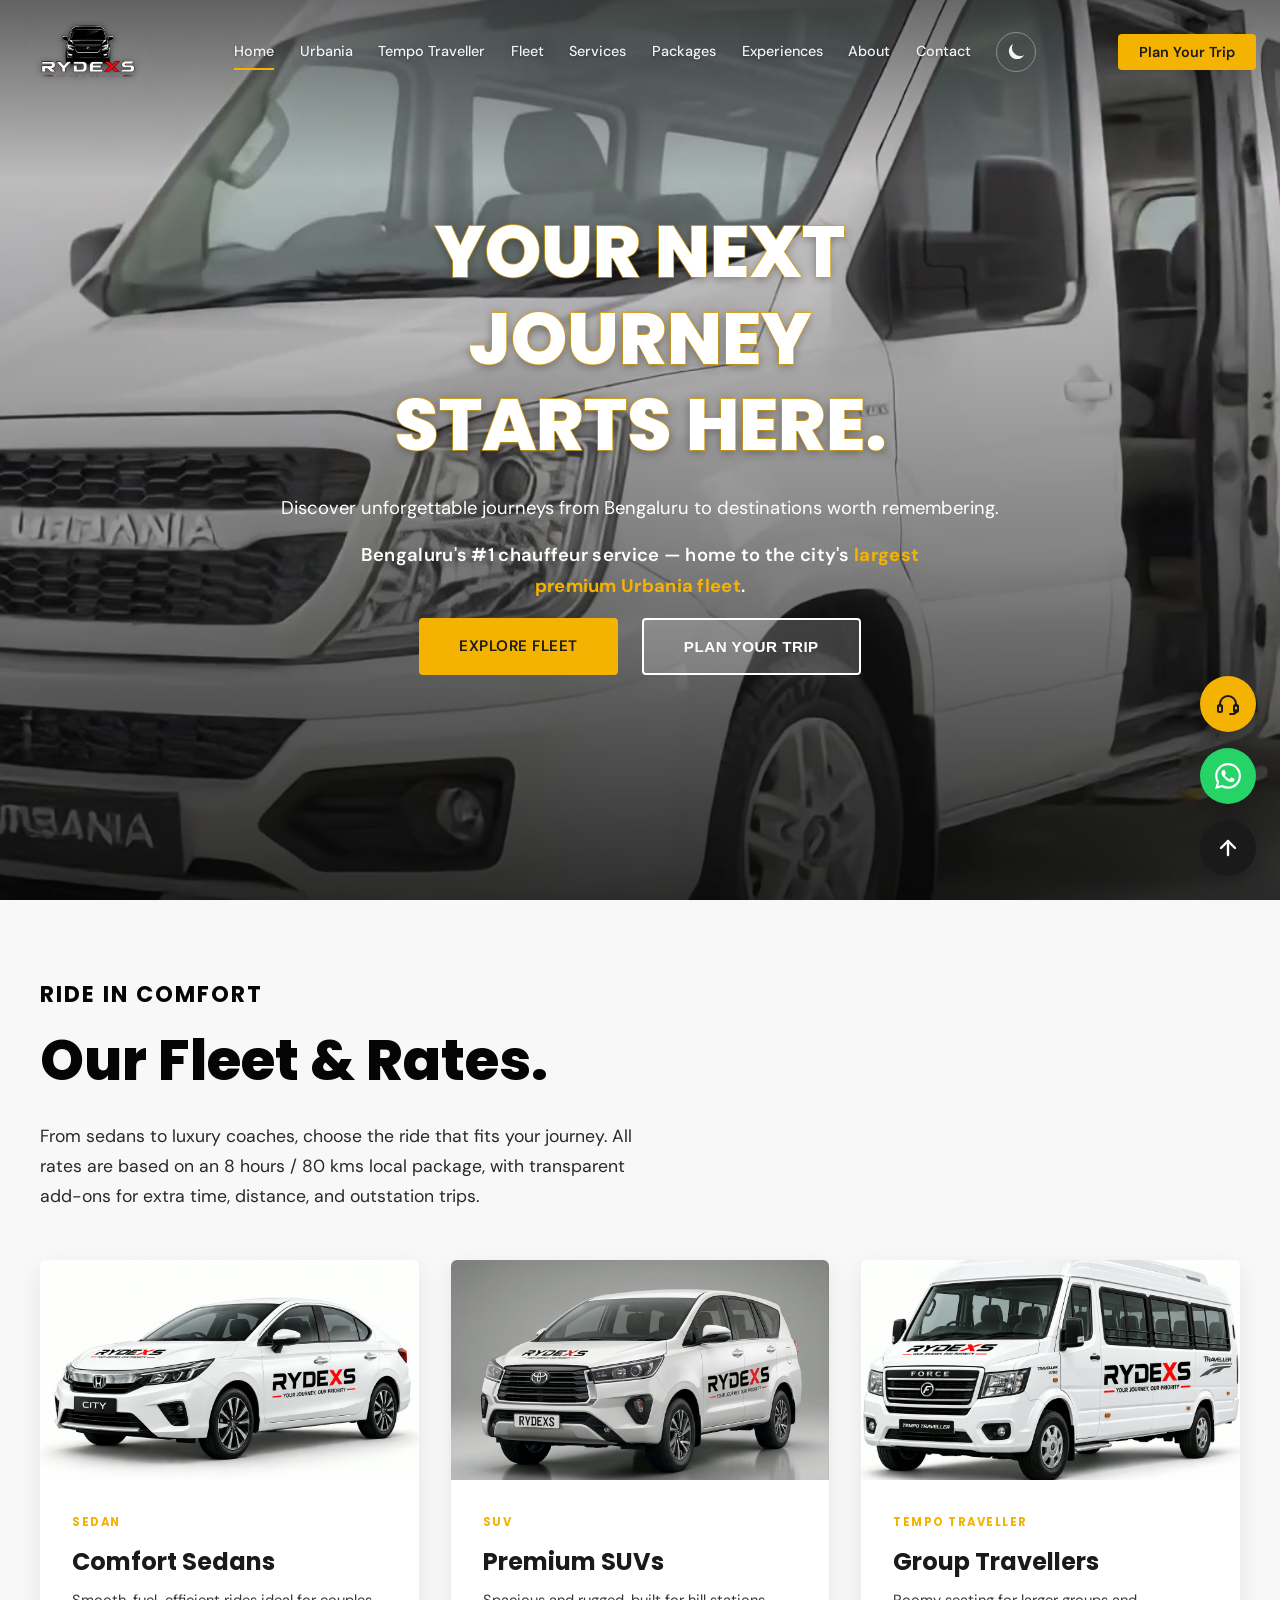
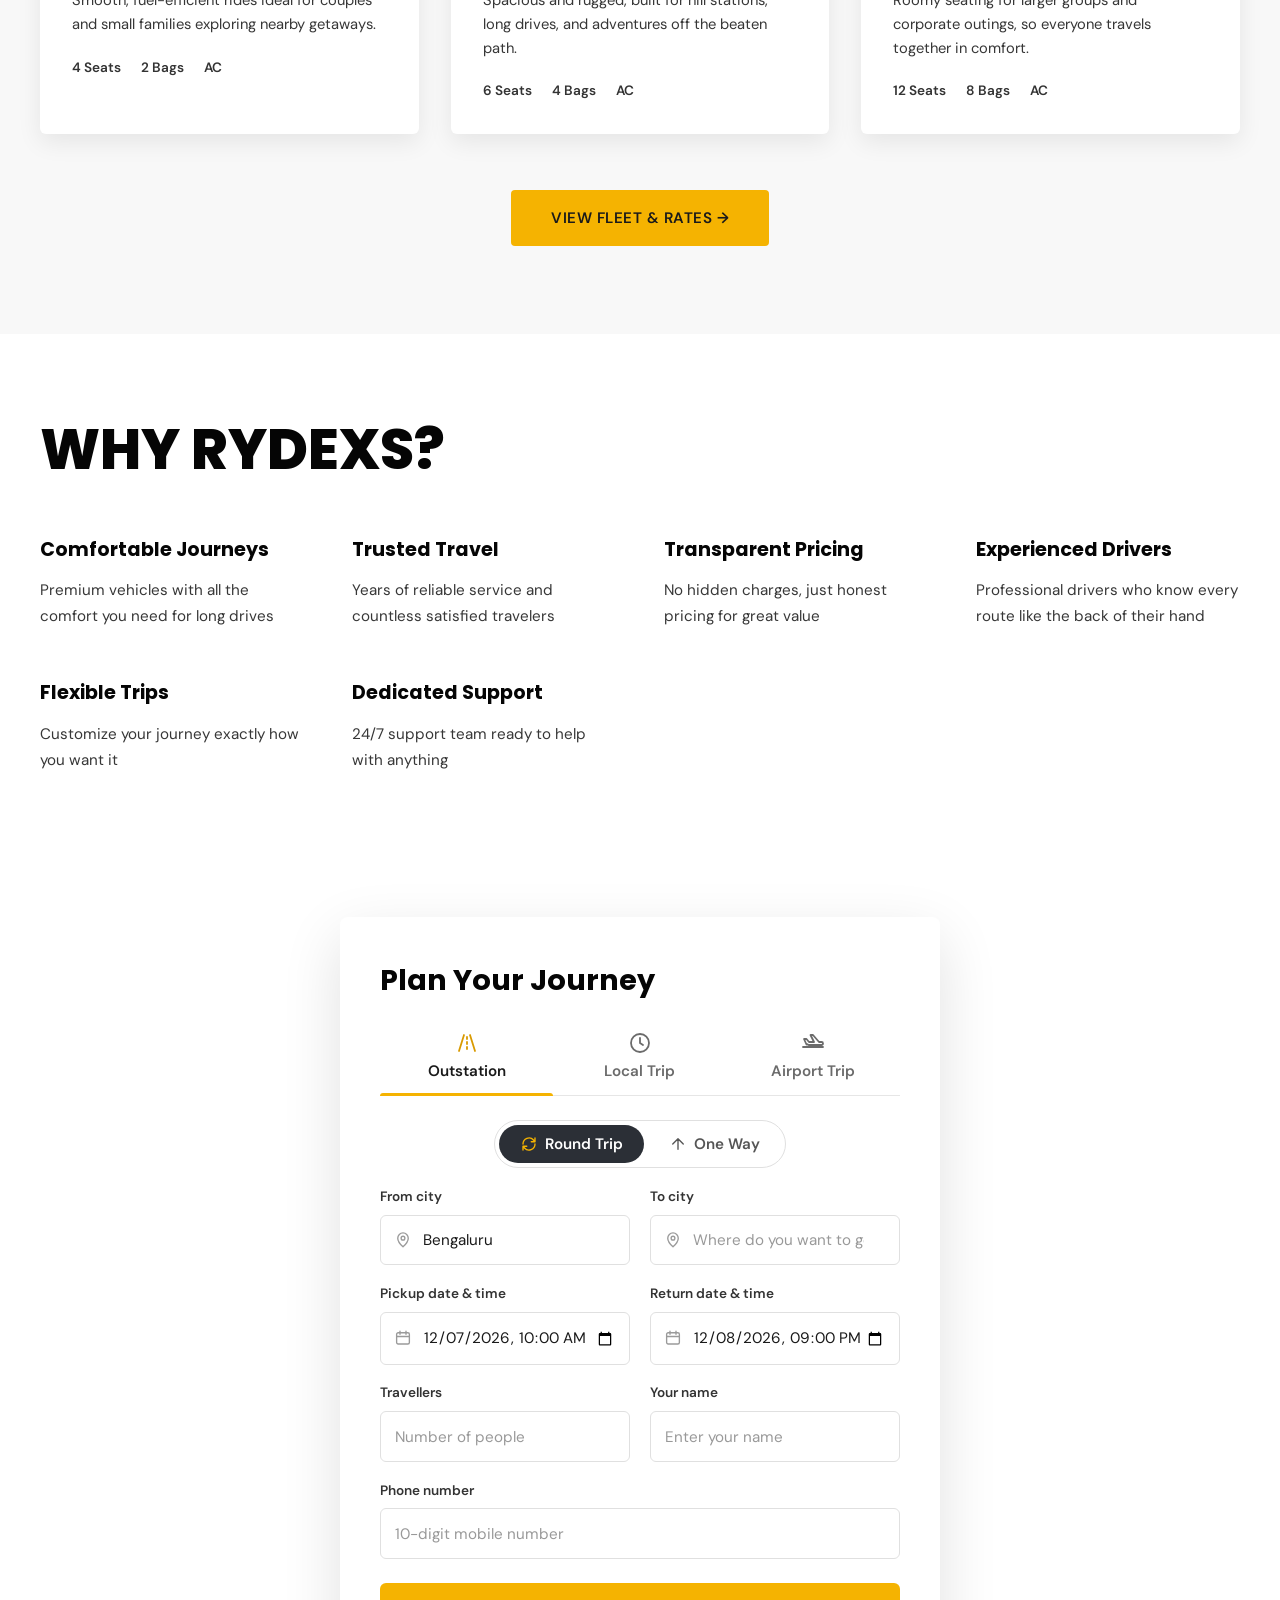
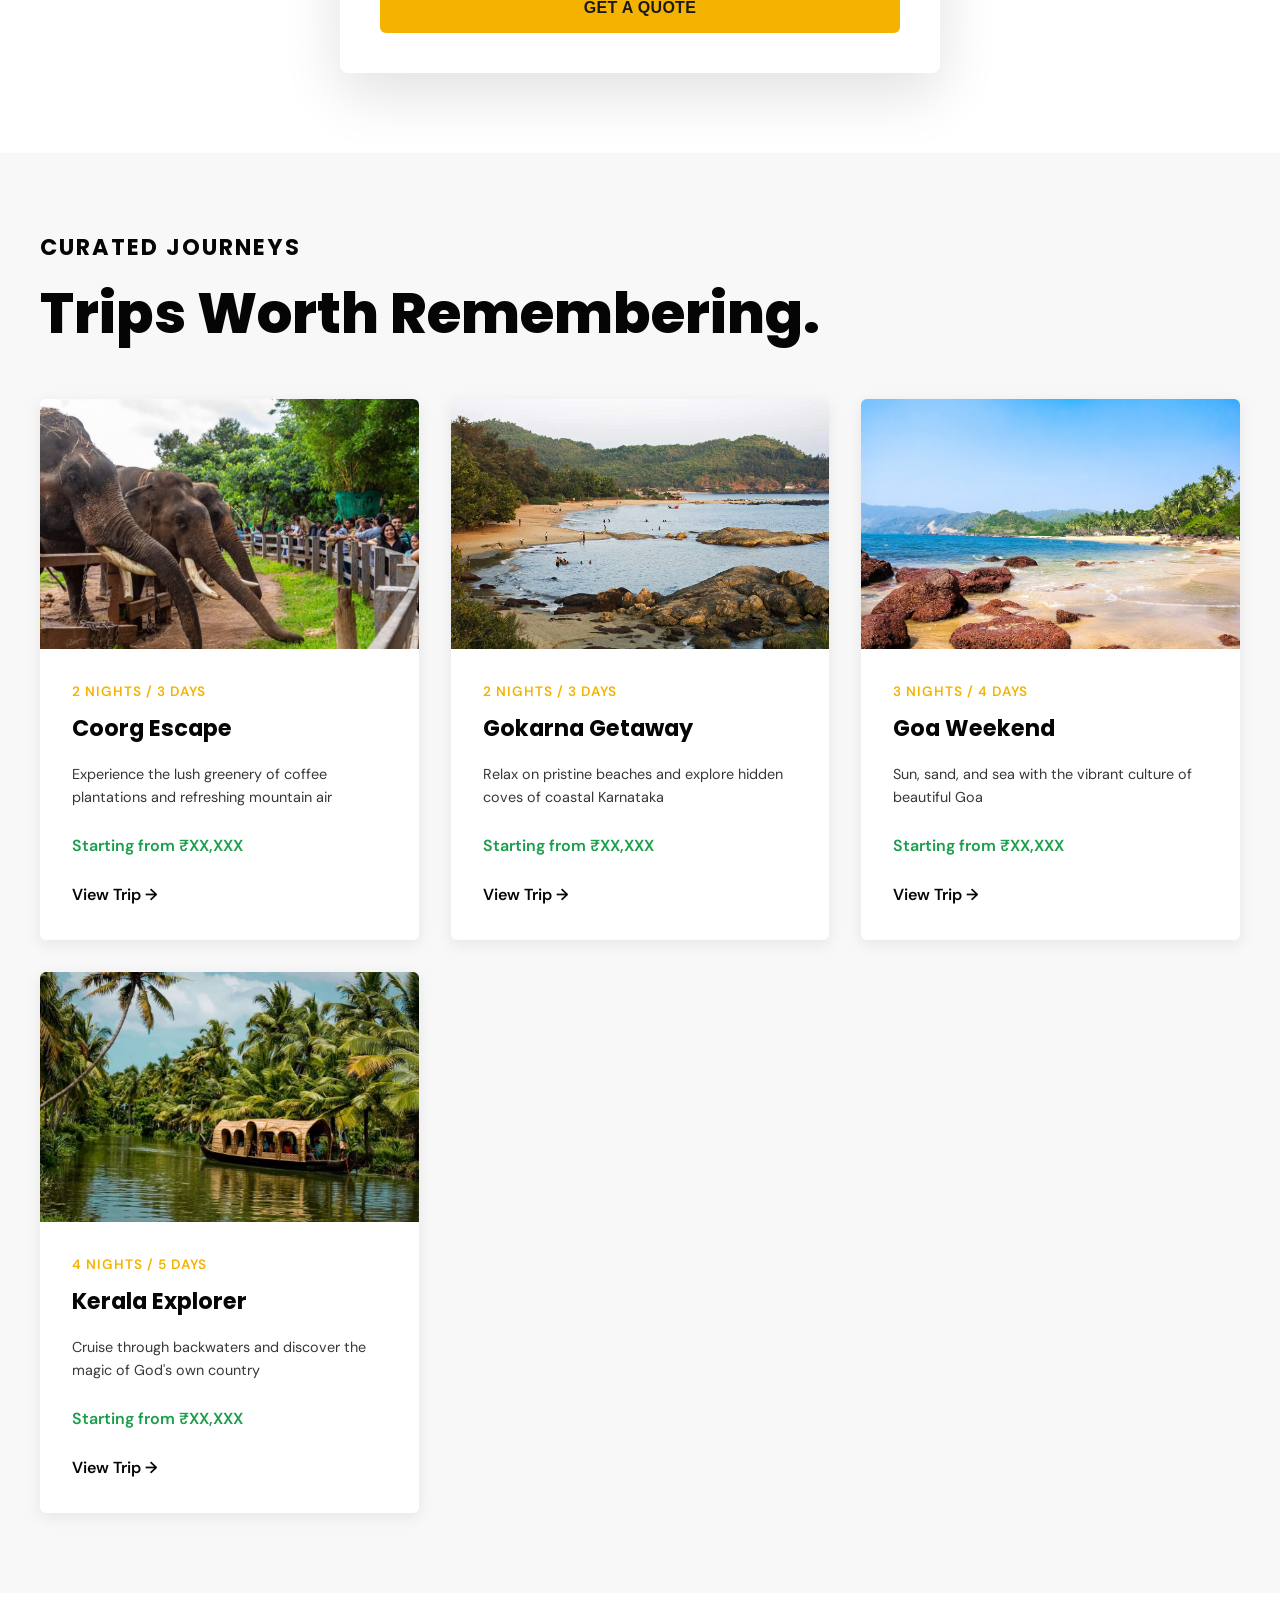
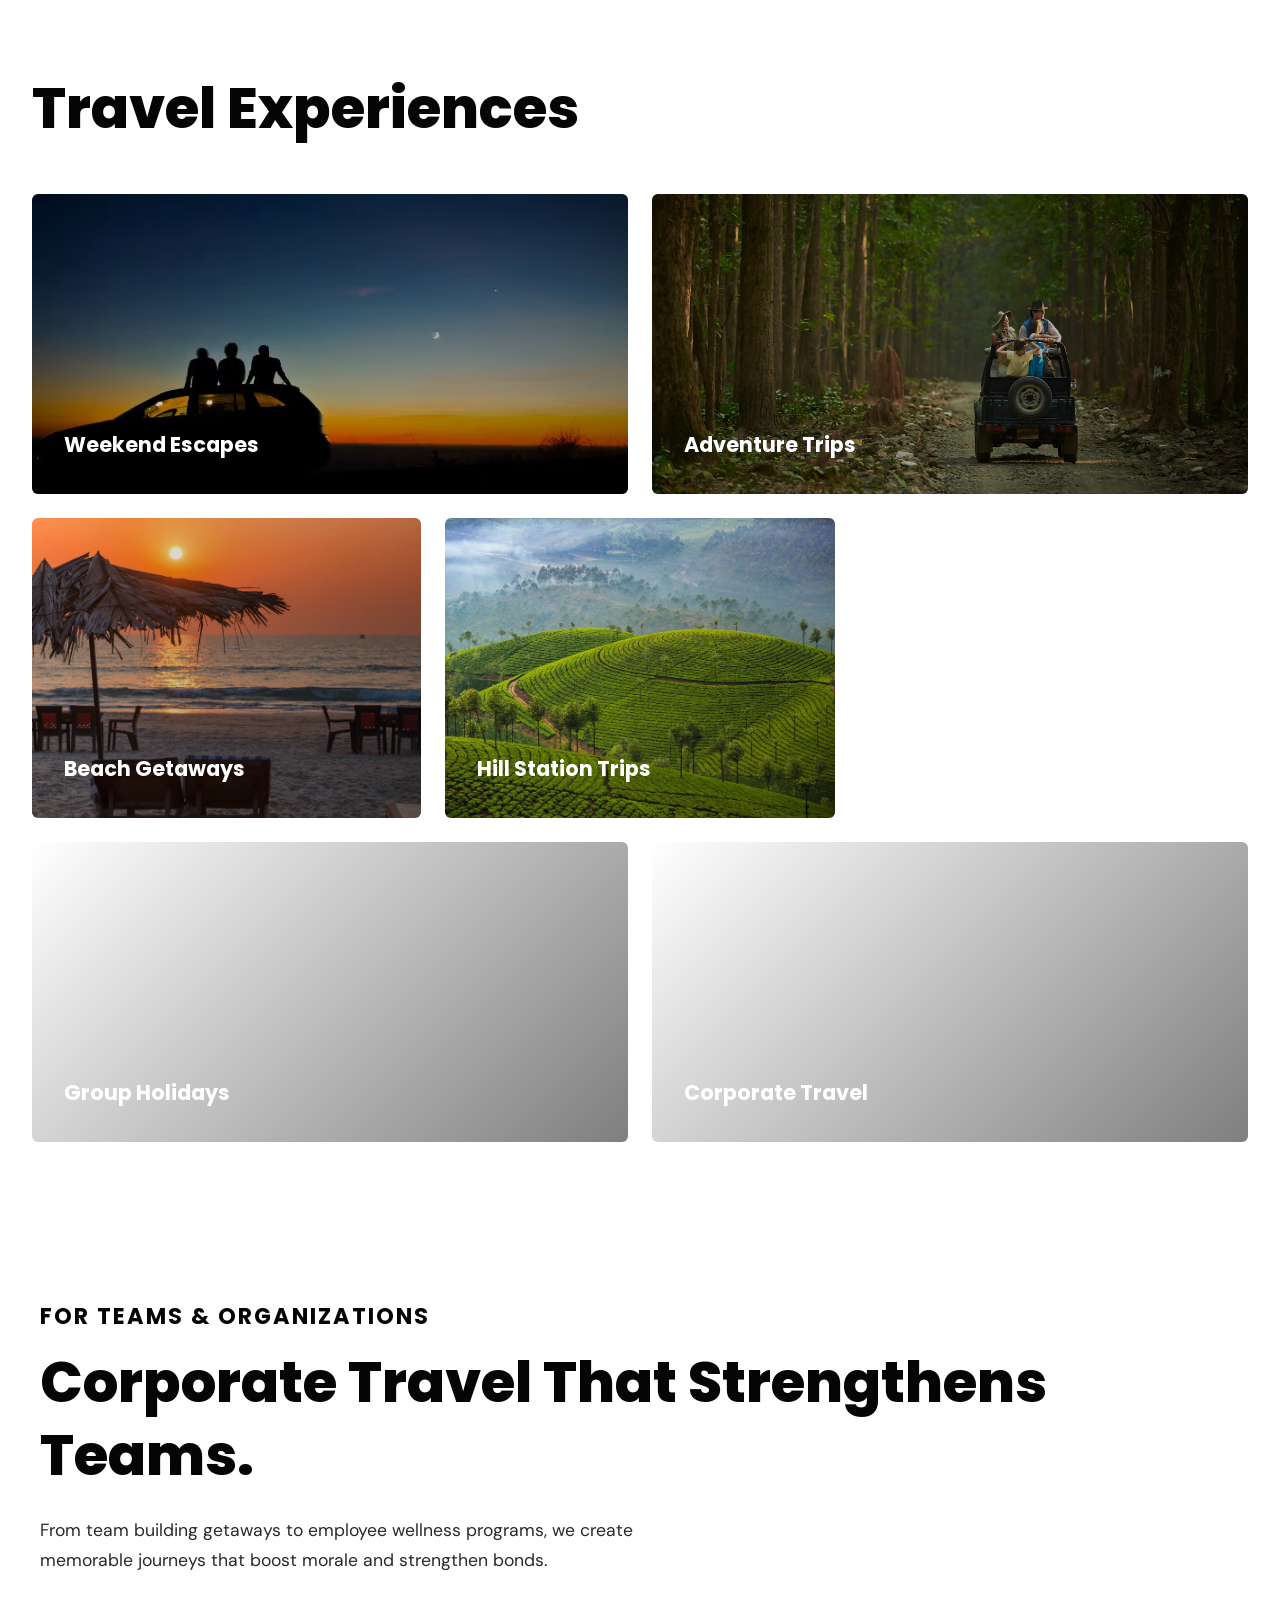
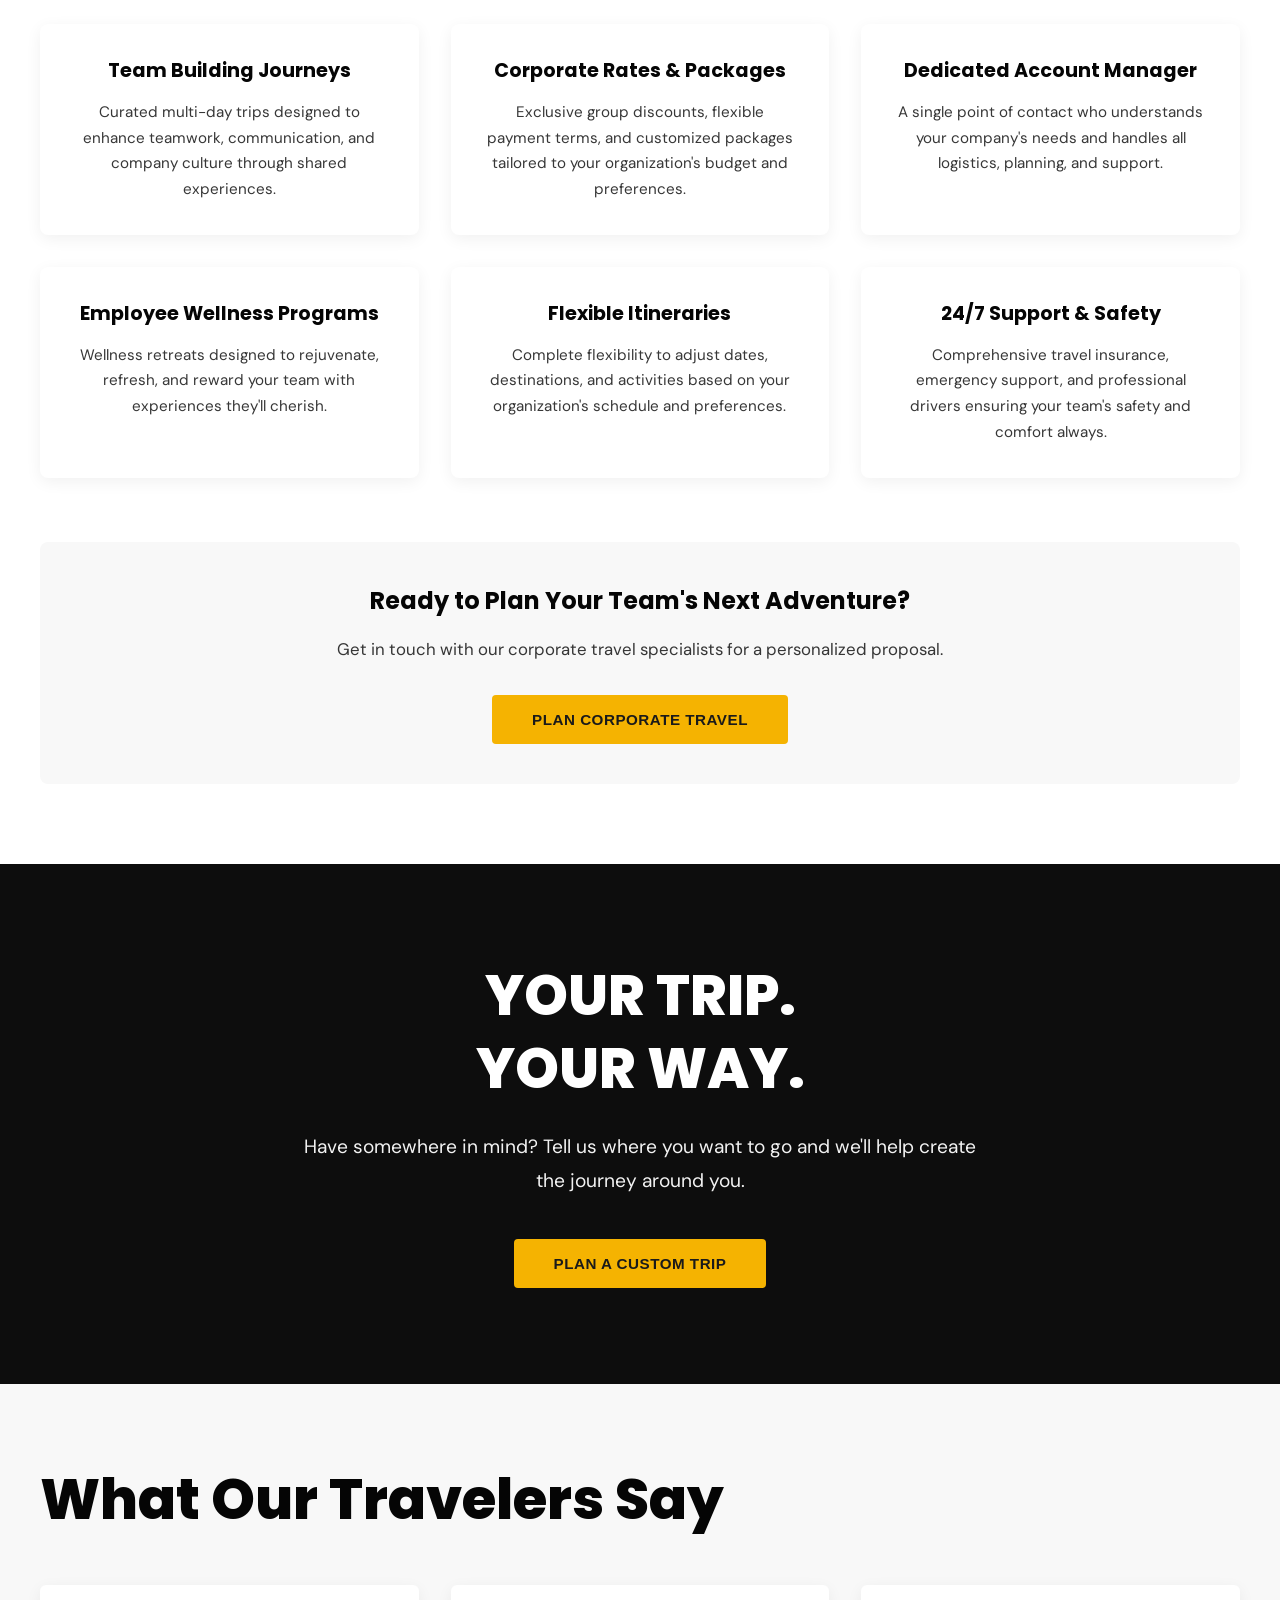
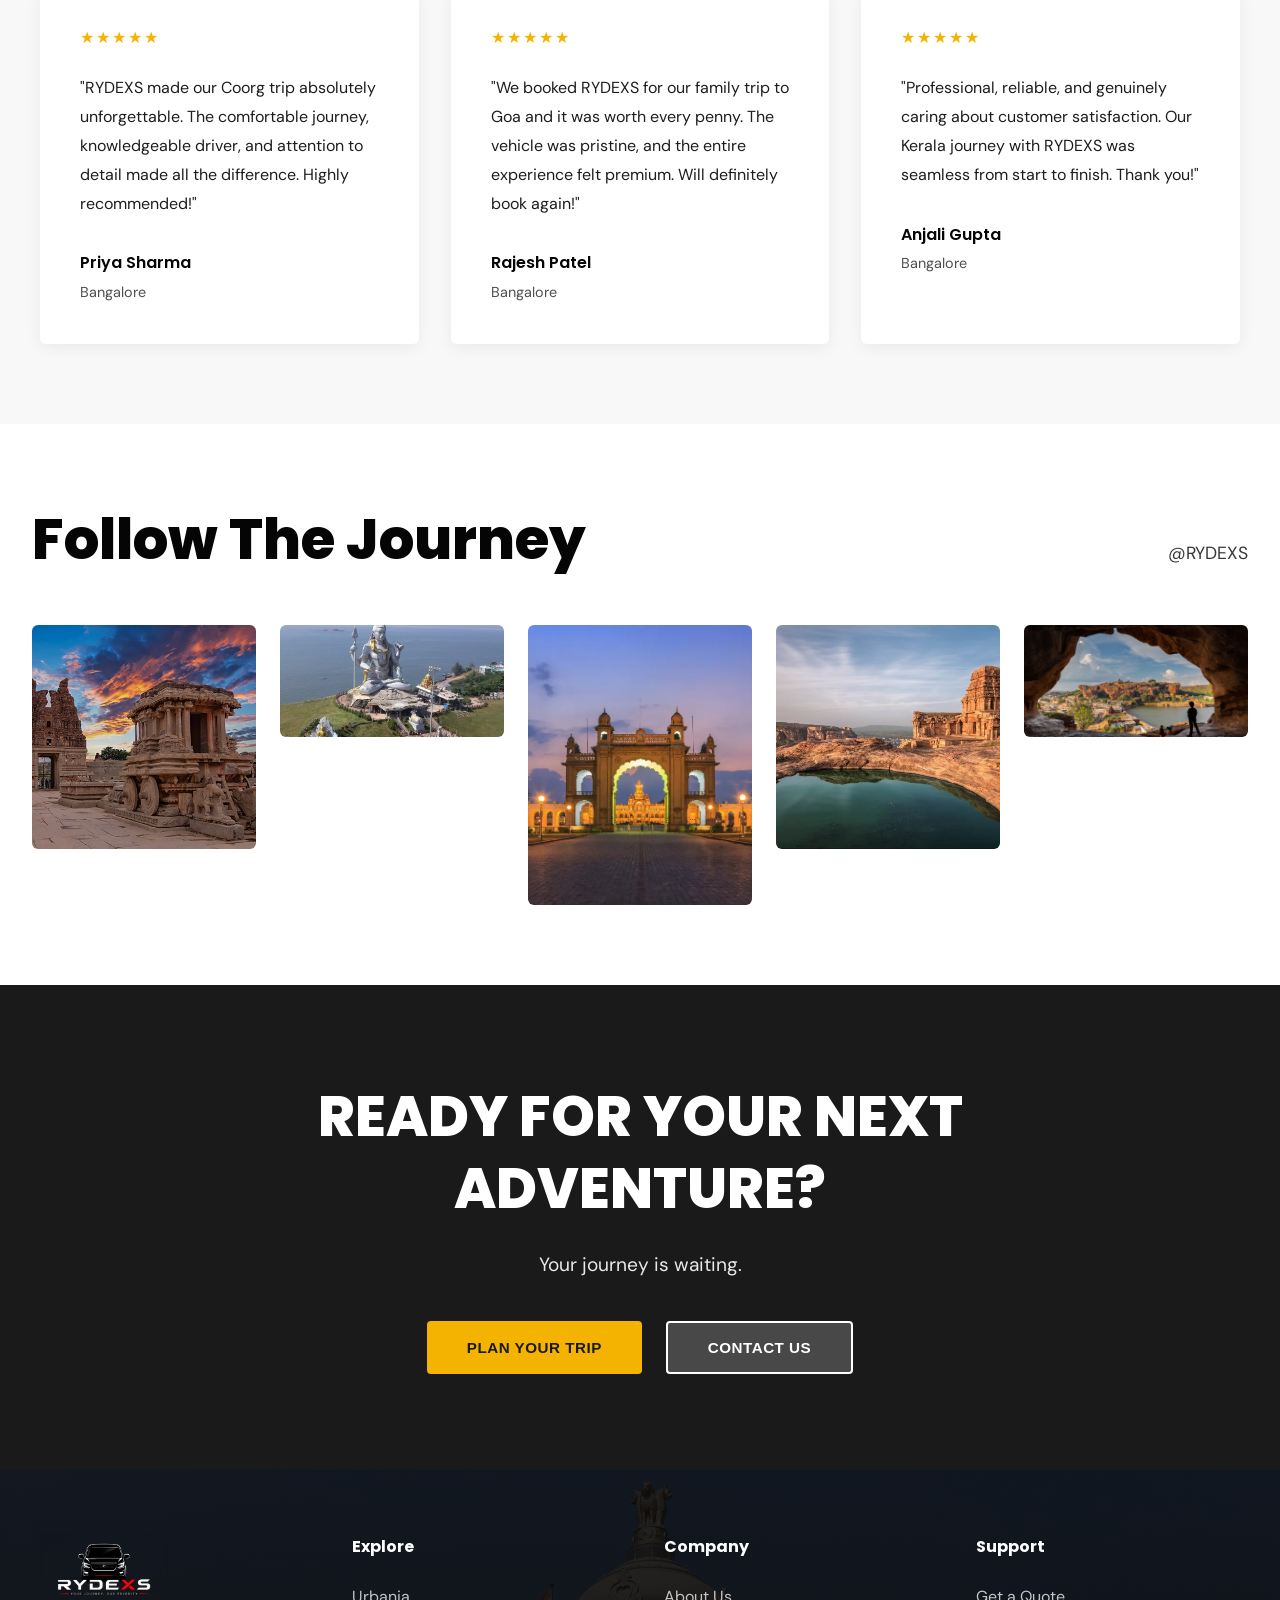
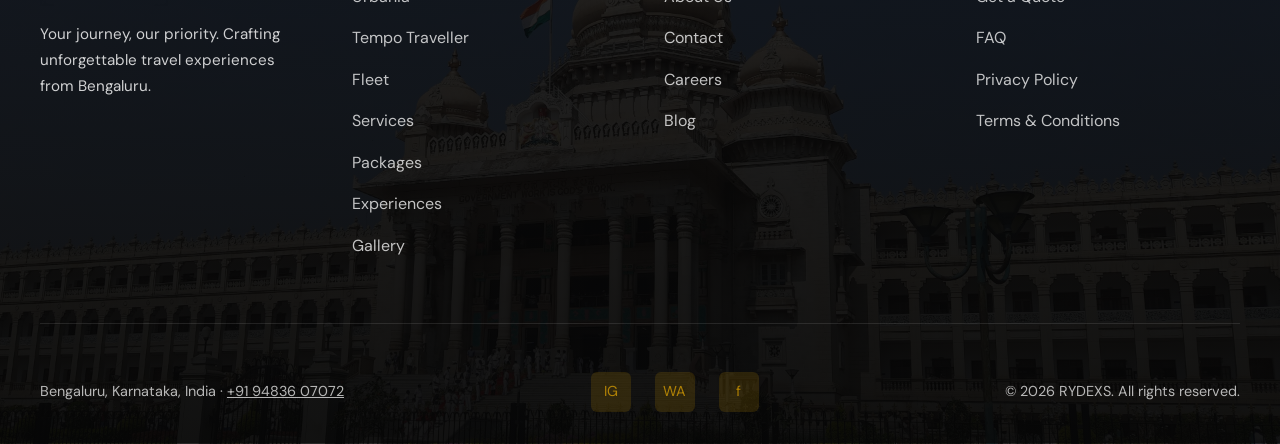
==== frontend/index.html @ 3ee01a23 "Add files via upload" ====
<!DOCTYPE html>
<html lang="en">
<head>
  <meta charset="UTF-8">
  <meta name="viewport" content="width=device-width, initial-scale=1.0">
  <title>RYDEXS - Your Journey, Our Priority</title>
  <link href="https://fonts.googleapis.com/css2?family=DM+Sans:wght@400;500;600;700&family=Poppins:wght@600;700;800&display=swap" rel="stylesheet">
  <link rel="stylesheet" href="css/base.css">
  <link rel="stylesheet" href="css/home.css">
  <script src="js/supabase.js"></script>
  <script src="js/site.js"></script>
  <script src="js/planner.js" defer></script>
</head>
<body>
  <!-- NAVBAR -->
  <script>RYDEXS.header();</script>

  <!-- HERO -->
  <div class="hero-scroll-region" id="heroScrollRegion">
  <section class="hero" id="home">
    <div class="hero-bg">
      <img class="hero-poster" src="images/white-urbania-hd-poster.jpg" alt="" aria-hidden="true">
      <video class="hero-video" src="images/white-urbania-hd.mp4" autoplay muted loop playsinline webkit-playsinline preload="auto" disablepictureinpicture disableremoteplayback x-webkit-airplay="deny" tabindex="-1" aria-hidden="true"></video>
    </div>


    <!-- Hero lower section: Main content -->
    <div class="hero-lower">
      <div class="hero-content">
        <h1>
          <span class="hl hero-reveal" style="animation-delay: 0.1s;">YOUR NEXT</span>
          <span class="hl hero-reveal" style="animation-delay: 0.25s;">JOURNEY</span>
          <span class="hl hero-reveal" style="animation-delay: 0.4s;">STARTS HERE.</span>
        </h1>
        <p class="hero-reveal" style="animation-delay: 0.55s;">Discover unforgettable journeys from Bengaluru to destinations worth remembering.</p>
        <p class="hero-tagline hero-reveal" style="animation-delay: 0.62s;">Bengaluru's&nbsp;#1 chauffeur service &mdash; home to the city's <span class="hl-accent">largest premium Urbania fleet</span>.</p>
        <div class="hero-buttons hero-reveal" style="animation-delay: 0.7s;">
          <a href="fleet.html" class="btn btn-primary btn-nav-link">EXPLORE FLEET</a>
          <button class="btn btn-secondary">PLAN YOUR TRIP</button>
        </div>
      </div>
    </div>
  </section>
  </div>

  <!-- OUR FLEET & RATES -->
  <section id="fleet" class="light-bg">
    <div style="max-width: 1200px; margin: 0 auto;">
      <div class="section-label">RIDE IN COMFORT</div>
      <h2 class="section-heading">Our Fleet & Rates.</h2>
      <p class="section-subtitle">From sedans to luxury coaches, choose the ride that fits your journey. All rates are based on an 8 hours / 80 kms local package, with transparent add-ons for extra time, distance, and outstation trips.</p>

      <div class="fleet-grid">
        <div class="fleet-card">
          <div class="fleet-card-img" style="background-image: url('images/fleet/rydexs-honda-city.jpg'); background-color: #fff;" role="img" aria-label="RYDEXS Honda City"></div>
          <div class="fleet-content">
            <span class="fleet-tag">Sedan</span>
            <div class="fleet-name">Comfort Sedans</div>
            <p class="fleet-desc">Smooth, fuel-efficient rides ideal for couples and small families exploring nearby getaways.</p>
            <div class="fleet-specs">
              <span>4 Seats</span>
              <span>2 Bags</span>
              <span>AC</span>
            </div>
          </div>
        </div>

        <div class="fleet-card">
          <div class="fleet-card-slider" data-slider>
            <div class="slide active" style="background-image: url('images/fleet/rydexs-toyota-fortuner.jpg'); background-color: #fff;"></div>
            <div class="slide" style="background-image: url('images/fleet/rydexs-toyota-innova-crysta.jpg'); background-color: #fff;"></div>
          </div>
          <div class="fleet-content">
            <span class="fleet-tag">SUV</span>
            <div class="fleet-name">Premium SUVs</div>
            <p class="fleet-desc">Spacious and rugged, built for hill stations, long drives, and adventures off the beaten path.</p>
            <div class="fleet-specs">
              <span>6 Seats</span>
              <span>4 Bags</span>
              <span>AC</span>
            </div>
          </div>
        </div>

        <div class="fleet-card">
          <div class="fleet-card-img" style="background-image: url('images/rydexs-tempo-traveller.jpg'); background-color: #fff;" role="img" aria-label="RYDEXS Force Tempo Traveller"></div>
          <div class="fleet-content">
            <span class="fleet-tag">Tempo Traveller</span>
            <div class="fleet-name">Group Travellers</div>
            <p class="fleet-desc">Roomy seating for larger groups and corporate outings, so everyone travels together in comfort.</p>
            <div class="fleet-specs">
              <span>12 Seats</span>
              <span>8 Bags</span>
              <span>AC</span>
            </div>
          </div>
        </div>
      </div>

      <div style="text-align: center; margin: 2.5rem 0 0.5rem;">
        <a href="fleet.html" class="btn btn-primary">VIEW FLEET &amp; RATES →</a>
      </div>
    </div>
  </section>


  <!-- WHY RYDEXS -->
  <section id="about">
    <div style="max-width: 1200px; margin: 0 auto;">
      <h2 class="section-heading">WHY RYDEXS?</h2>

      <div class="benefits">
        <div class="benefit">
          <h4>Comfortable Journeys</h4>
          <p>Premium vehicles with all the comfort you need for long drives</p>
        </div>
        <div class="benefit">
          <h4>Trusted Travel</h4>
          <p>Years of reliable service and countless satisfied travelers</p>
        </div>
        <div class="benefit">
          <h4>Transparent Pricing</h4>
          <p>No hidden charges, just honest pricing for great value</p>
        </div>
        <div class="benefit">
          <h4>Experienced Drivers</h4>
          <p>Professional drivers who know every route like the back of their hand</p>
        </div>
        <div class="benefit">
          <h4>Flexible Trips</h4>
          <p>Customize your journey exactly how you want it</p>
        </div>
        <div class="benefit">
          <h4>Dedicated Support</h4>
          <p>24/7 support team ready to help with anything</p>
        </div>
      </div>
    </div>
  </section>

  <!-- TRIP PLANNER CARD -->
  <div class="planner-container" id="planner">
    <div class="planner-card" data-trip-planner></div>
  </div>

  <!-- FEATURED JOURNEYS -->
  <section id="packages" class="light-bg">
    <div style="max-width: 1200px; margin: 0 auto;">
      <div class="section-label">CURATED JOURNEYS</div>
      <h2 class="section-heading">Trips Worth Remembering.</h2>

      <div class="journeys-grid">
        <div class="journey-card">
          <div class="journey-img" style="background-image: url('coorg.png');"></div>
          <div class="journey-body">
            <div class="journey-meta">2 NIGHTS / 3 DAYS</div>
            <h4 class="journey-title">Coorg Escape</h4>
            <p class="journey-desc">Experience the lush greenery of coffee plantations and refreshing mountain air</p>
            <p class="journey-price">Starting from ₹XX,XXX</p>
            <a href="#" class="journey-link">View Trip →</a>
          </div>
        </div>

        <div class="journey-card">
          <div class="journey-img" style="background-image: url('gokarna.jpg');"></div>
          <div class="journey-body">
            <div class="journey-meta">2 NIGHTS / 3 DAYS</div>
            <h4 class="journey-title">Gokarna Getaway</h4>
            <p class="journey-desc">Relax on pristine beaches and explore hidden coves of coastal Karnataka</p>
            <p class="journey-price">Starting from ₹XX,XXX</p>
            <a href="#" class="journey-link">View Trip →</a>
          </div>
        </div>

        <div class="journey-card">
          <div class="journey-img" style="background-image: url('goa.jpg');"></div>
          <div class="journey-body">
            <div class="journey-meta">3 NIGHTS / 4 DAYS</div>
            <h4 class="journey-title">Goa Weekend</h4>
            <p class="journey-desc">Sun, sand, and sea with the vibrant culture of beautiful Goa</p>
            <p class="journey-price">Starting from ₹XX,XXX</p>
            <a href="#" class="journey-link">View Trip →</a>
          </div>
        </div>

        <div class="journey-card">
          <div class="journey-img" style="background-image: url('kerala.png');"></div>
          <div class="journey-body">
            <div class="journey-meta">4 NIGHTS / 5 DAYS</div>
            <h4 class="journey-title">Kerala Explorer</h4>
            <p class="journey-desc">Cruise through backwaters and discover the magic of God's own country</p>
            <p class="journey-price">Starting from ₹XX,XXX</p>
            <a href="#" class="journey-link">View Trip →</a>
          </div>
        </div>
      </div>
    </div>
  </section>

  <!-- TRAVEL EXPERIENCES -->
  <section id="experiences">
    <div style="max-width: 1400px; margin: 0 auto;">
      <h2 class="section-heading">Travel Experiences</h2>

      <div class="experiences-grid">
        <div class="experience-card" style="background-image: url('Weekend Escapes.cms');">
          <div class="experience-label">Weekend Escapes</div>
        </div>

        <div class="experience-card" style="background-image: url('Adventure Trips.webp');">
          <div class="experience-label">Adventure Trips</div>
        </div>

        <div class="experience-card" style="background-image: url('Beach Getaways.webp');">
          <div class="experience-label">Beach Getaways</div>
        </div>

        <div class="experience-card" style="background-image: url('Hill Station Trips.jpg');">
          <div class="experience-label">Hill Station Trips</div>
        </div>

        <div class="experience-card" style="background-image: url('https://images.unsplash.com/photo-1469854523086-cc02fe5d8800?w=1000&h=600&fit=crop');">
          <div class="experience-label">Group Holidays</div>
        </div>

        <div class="experience-card" style="background-image: url('https://images.unsplash.com/photo-1557821552-17105176677c?w=1000&h=600&fit=crop');">
          <div class="experience-label">Corporate Travel</div>
        </div>
      </div>
    </div>
  </section>

  <!-- CORPORATE TRAVEL FOR EMPLOYEES -->
  <section id="corporate">
    <div style="max-width: 1200px; margin: 0 auto;">
      <div class="section-label">FOR TEAMS & ORGANIZATIONS</div>
      <h2 class="section-heading">Corporate Travel That Strengthens Teams.</h2>
      <p class="section-subtitle">From team building getaways to employee wellness programs, we create memorable journeys that boost morale and strengthen bonds.</p>

      <div style="display: grid; grid-template-columns: repeat(auto-fit, minmax(280px, 1fr)); gap: 2rem; margin-top: 3rem;">
        <div class="corporate-card">
          <h4>Team Building Journeys</h4>
          <p>Curated multi-day trips designed to enhance teamwork, communication, and company culture through shared experiences.</p>
        </div>

        <div class="corporate-card">
          <h4>Corporate Rates & Packages</h4>
          <p>Exclusive group discounts, flexible payment terms, and customized packages tailored to your organization's budget and preferences.</p>
        </div>

        <div class="corporate-card">
          <h4>Dedicated Account Manager</h4>
          <p>A single point of contact who understands your company's needs and handles all logistics, planning, and support.</p>
        </div>

        <div class="corporate-card">
          <h4>Employee Wellness Programs</h4>
          <p>Wellness retreats designed to rejuvenate, refresh, and reward your team with experiences they'll cherish.</p>
        </div>

        <div class="corporate-card">
          <h4>Flexible Itineraries</h4>
          <p>Complete flexibility to adjust dates, destinations, and activities based on your organization's schedule and preferences.</p>
        </div>

        <div class="corporate-card">
          <h4>24/7 Support & Safety</h4>
          <p>Comprehensive travel insurance, emergency support, and professional drivers ensuring your team's safety and comfort always.</p>
        </div>
      </div>

      <div class="corp-cta-box" style="margin-top: 4rem; padding: 2.5rem; background: #f8f8f8; border-radius: 8px; text-align: center;">
        <h3 style="font-family: 'Poppins', sans-serif; font-size: 1.5rem; margin-bottom: 1rem;">Ready to Plan Your Team's Next Adventure?</h3>
        <p style="opacity: 0.8; margin-bottom: 2rem; font-size: 1.05rem;">Get in touch with our corporate travel specialists for a personalized proposal.</p>
        <button class="btn btn-primary">PLAN CORPORATE TRAVEL</button>
      </div>
    </div>
  </section>

  <!-- CUSTOM TRIP CTA -->
  <section class="custom-cta dark-bg">
    <div class="custom-cta-content">
      <h2>YOUR TRIP.<br>YOUR WAY.</h2>
      <p>Have somewhere in mind? Tell us where you want to go and we'll help create the journey around you.</p>
      <button class="btn btn-primary">PLAN A CUSTOM TRIP</button>
    </div>
  </section>

  <!-- TESTIMONIALS -->
  <section class="light-bg">
    <div style="max-width: 1200px; margin: 0 auto;">
      <h2 class="section-heading">What Our Travelers Say</h2>

      <div class="testimonials-grid">
        <div class="testimonial">
          <div class="testimonial-rating">★★★★★</div>
          <p class="testimonial-text">"RYDEXS made our Coorg trip absolutely unforgettable. The comfortable journey, knowledgeable driver, and attention to detail made all the difference. Highly recommended!"</p>
          <p class="testimonial-author">Priya Sharma</p>
          <p class="testimonial-role">Bangalore</p>
        </div>

        <div class="testimonial">
          <div class="testimonial-rating">★★★★★</div>
          <p class="testimonial-text">"We booked RYDEXS for our family trip to Goa and it was worth every penny. The vehicle was pristine, and the entire experience felt premium. Will definitely book again!"</p>
          <p class="testimonial-author">Rajesh Patel</p>
          <p class="testimonial-role">Bangalore</p>
        </div>

        <div class="testimonial">
          <div class="testimonial-rating">★★★★★</div>
          <p class="testimonial-text">"Professional, reliable, and genuinely caring about customer satisfaction. Our Kerala journey with RYDEXS was seamless from start to finish. Thank you!"</p>
          <p class="testimonial-author">Anjali Gupta</p>
          <p class="testimonial-role">Bangalore</p>
        </div>
      </div>
    </div>
  </section>

  <!-- GALLERY -->
  <section id="gallery">
    <div style="max-width: 1400px; margin: 0 auto;">
      <div style="display: flex; align-items: baseline; justify-content: space-between; flex-wrap: wrap; gap: 1rem; margin-bottom: 3rem;">
        <h2 class="section-heading" style="margin-bottom: 0;">Follow The Journey</h2>
        <p style="font-size: 1.1rem; opacity: 0.8;">@RYDEXS</p>
      </div>

      <div class="gallery-grid">
        <div class="gallery-item" style="background-image: url('pic-cap-1.jpg');">
          <div class="gallery-icon"></div>
        </div>
        <div class="gallery-item" style="background-image: url('temple-big-shiva.jpg');">
          <div class="gallery-icon"></div>
        </div>
        <div class="gallery-item" style="background-image: url('karnataka-home-banner.webp');">
          <div class="gallery-icon"></div>
        </div>
        <div class="gallery-item" style="background-image: url('Badami-Cave-Temples-2-e1751296647402.jpg');">
          <div class="gallery-icon"></div>
        </div>
        <div class="gallery-item" style="background-image: url('Karnataka-Tourism-Society-Membership-1.jpg');">
          <div class="gallery-icon"></div>
        </div>
      </div>
    </div>
  </section>

  <!-- FINAL CTA -->
  <section class="dark-bg" style="padding: 6rem 2rem; text-align: center;">
    <div style="max-width: 700px; margin: 0 auto;">
      <h2 class="section-heading" style="color: white;">READY FOR YOUR NEXT ADVENTURE?</h2>
      <p style="color: rgba(255, 255, 255, 0.9); font-size: 1.2rem; margin-bottom: 2.5rem;">Your journey is waiting.</p>
      <div style="display: flex; gap: 1.5rem; justify-content: center; flex-wrap: wrap;">
        <button class="btn btn-primary">PLAN YOUR TRIP</button>
        <button class="btn btn-secondary">CONTACT US</button>
      </div>
    </div>
  </section>

  <!-- FOOTER -->
  <script>RYDEXS.footer();</script>

  <script>
    // Hero rotation video: always plays, muted, on a loop (no play button on phones)
    const heroVideo = document.querySelector('.hero-video');
    if (heroVideo) {
      // iOS only autoplays videos that are muted and inline, so set both again from script
      heroVideo.muted = true;
      heroVideo.defaultMuted = true;
      heroVideo.playsInline = true;

      const startVideo = () => {
        if (!heroVideo.paused) return;
        const attempt = heroVideo.play();
        if (attempt) attempt.catch(() => {}); // blocked (e.g. iPhone Low Power Mode): retried below
      };
      // only reveal the video once frames are really playing (no native play button ever shows)
      heroVideo.addEventListener('playing', () => heroVideo.classList.add('is-playing'));
      heroVideo.addEventListener('pause', () => heroVideo.classList.remove('is-playing'));
      startVideo();
      heroVideo.addEventListener('canplay', startVideo);
      // If the phone blocked autoplay, start on the visitor's first touch, tap or scroll
      ['touchstart', 'click', 'scroll', 'keydown'].forEach(type =>
        window.addEventListener(type, startVideo, { passive: true }));
      // Resume if the browser paused it (tab switched, app backgrounded, etc.)
      heroVideo.addEventListener('pause', () => setTimeout(startVideo, 300));
      document.addEventListener('visibilitychange', () => { if (!document.hidden) startVideo(); });

      // Fade to the backdrop around the loop point so the jump from last frame to first isn't visible
      const FADE_SECONDS = 0.4;
      let reachedEnd = false; // don't hide the poster/first play while the video is still starting
      const watchLoop = () => {
        if (heroVideo.duration) {
          const t = heroVideo.currentTime;
          if (t > heroVideo.duration - FADE_SECONDS) reachedEnd = true;
          heroVideo.classList.toggle('is-looping', reachedEnd && (t > heroVideo.duration - FADE_SECONDS || t < 0.12));
        }
        requestAnimationFrame(watchLoop);
      };
      requestAnimationFrame(watchLoop);
    }

    // "Plan your trip" style buttons on this page scroll to the trip planner card
    document.querySelectorAll('button.btn').forEach(btn => {
      btn.addEventListener('click', () => {
        document.querySelector('.planner-card')?.scrollIntoView({ behavior: 'smooth' });
      });
    });



    // Fleet card photo sliders (crossfade between images)
    document.querySelectorAll('[data-slider]').forEach(slider => {
      const slides = slider.querySelectorAll('.slide');
      if (slides.length < 2) return;
      let i = 0;
      setInterval(() => {
        slides[i].classList.remove('active');
        i = (i + 1) % slides.length;
        slides[i].classList.add('active');
      }, 3500);
    });
  </script>
</body>
</html>
---- frontend/css/base.css ----
/* RYDEXS — shared on every page: reset, dark mode, navbar, footer, floating buttons, booking-assistance popup
   Generated from the old inline <style> blocks; edit this file directly from now on. */

* {
  margin: 0;
  padding: 0;
  box-sizing: border-box;
}

html {
  scroll-behavior: smooth;
}

body {
  font-family: 'DM Sans', sans-serif;
  background: #ffffff;
  color: #050505;
  line-height: 1.6;
  /* clip (not hidden) — `hidden` makes body a scroll container and breaks position:sticky */
  overflow-x: clip;
}

/* ===== Dark theme ===== */
html[data-theme="dark"] body { background: #14161A; color: #F0F2F5; }

html[data-theme="dark"] { color: #F0F2F5; }

.theme-toggle {
  display: inline-flex;
  align-items: center;
  justify-content: center;
  gap: 0.6rem;
  width: 40px; height: 40px; padding: 0;
  background: transparent;
  border: 1px solid rgba(255,255,255,0.35);
  color: inherit;
  border-radius: 50%;
  cursor: pointer;
  font-family: inherit;
  font-size: 0.95rem;
  font-weight: 500;
  transition: background 0.2s ease, border-color 0.2s ease;
  flex-shrink: 0;
}

.theme-toggle-label { display: none; }

.theme-toggle:hover { background: rgba(255,255,255,0.1); }

html[data-theme="dark"] .nav-cta { color: #1a1a1a; }

.theme-toggle-icon {
  width: 20px; height: 20px; flex-shrink: 0;
  background-color: currentColor;
  -webkit-mask: center / contain no-repeat;
  mask: center / contain no-repeat;
  -webkit-mask-image: url("data:image/svg+xml,%3Csvg xmlns='http://www.w3.org/2000/svg' viewBox='0 0 24 24'%3E%3Cpath fill='black' d='M21.75 15.5A9.75 9.75 0 0 1 8.5 2.25 9.75 9.75 0 1 0 21.75 15.5Z'/%3E%3C/svg%3E");
  mask-image: url("data:image/svg+xml,%3Csvg xmlns='http://www.w3.org/2000/svg' viewBox='0 0 24 24'%3E%3Cpath fill='black' d='M21.75 15.5A9.75 9.75 0 0 1 8.5 2.25 9.75 9.75 0 1 0 21.75 15.5Z'/%3E%3C/svg%3E");
}

html[data-theme="dark"] .theme-toggle-icon {
  -webkit-mask-image: url("data:image/svg+xml,%3Csvg xmlns='http://www.w3.org/2000/svg' viewBox='0 0 24 24'%3E%3Cg fill='black'%3E%3Ccircle cx='12' cy='12' r='5'/%3E%3Cg stroke='black' stroke-width='2' stroke-linecap='round'%3E%3Cline x1='12' y1='1' x2='12' y2='3'/%3E%3Cline x1='12' y1='21' x2='12' y2='23'/%3E%3Cline x1='4.2' y1='4.2' x2='5.6' y2='5.6'/%3E%3Cline x1='18.4' y1='18.4' x2='19.8' y2='19.8'/%3E%3Cline x1='1' y1='12' x2='3' y2='12'/%3E%3Cline x1='21' y1='12' x2='23' y2='12'/%3E%3Cline x1='4.2' y1='19.8' x2='5.6' y2='18.4'/%3E%3Cline x1='18.4' y1='5.6' x2='19.8' y2='4.2'/%3E%3C/g%3E%3C/g%3E%3C/svg%3E");
  mask-image: url("data:image/svg+xml,%3Csvg xmlns='http://www.w3.org/2000/svg' viewBox='0 0 24 24'%3E%3Cg fill='black'%3E%3Ccircle cx='12' cy='12' r='5'/%3E%3Cg stroke='black' stroke-width='2' stroke-linecap='round'%3E%3Cline x1='12' y1='1' x2='12' y2='3'/%3E%3Cline x1='12' y1='21' x2='12' y2='23'/%3E%3Cline x1='4.2' y1='4.2' x2='5.6' y2='5.6'/%3E%3Cline x1='18.4' y1='18.4' x2='19.8' y2='19.8'/%3E%3Cline x1='1' y1='12' x2='3' y2='12'/%3E%3Cline x1='21' y1='12' x2='23' y2='12'/%3E%3Cline x1='4.2' y1='19.8' x2='5.6' y2='18.4'/%3E%3Cline x1='18.4' y1='5.6' x2='19.8' y2='4.2'/%3E%3C/g%3E%3C/g%3E%3C/svg%3E");
}

/* Footer keeps its original dark-image look regardless of theme */
html[data-theme="dark"] footer { color: white; }

/* Prefers reduced motion */
@media (prefers-reduced-motion: reduce) {
  * {
    animation-duration: 0.01ms !important;
    animation-iteration-count: 1 !important;
    transition-duration: 0.01ms !important;
  }
}

/* ==================== NAVBAR ==================== */
nav {
  position: fixed;
  top: 0;
  width: 100%;
  z-index: 1000;
  padding: 1rem 2rem;
  display: flex;
  justify-content: space-between;
  align-items: center;
  /* Solid bar (after scrolling, or with the mobile menu open): dark grey, light text */
  background: #2B2F36;
  color: #F2F4F7;
  border-bottom: 1px solid rgba(255, 255, 255, 0.06);
  transition: padding 0.3s ease, box-shadow 0.3s ease, background-color 0.3s ease, border-color 0.3s ease, color 0.3s ease;
}

nav.scrolled {
  box-shadow: 0 2px 14px rgba(0, 0, 0, 0.25);
  padding: 0.7rem 2rem;
}

/* Transparent at the top of every page (backdrop per page is set in js/site.js);
   turns dark grey once the page scrolls or the mobile menu opens */
nav#navbar.nav-transparent:not(.scrolled):not(.menu-open) {
  background: transparent;
  border-bottom-color: transparent;
}

/* The logo's white lettering needs a soft shadow to read over a light photo */
nav#navbar.nav-transparent:not(.scrolled):not(.menu-open) .logo img {
  filter: drop-shadow(0 1px 3px rgba(0, 0, 0, 0.45));
}

/* Over a photo (Home, About, Contact) the white menu text gets a soft shadow */
@media (min-width: 1181px) {
  nav#navbar.nav-on-dark:not(.scrolled) .nav-links a:not(.nav-menu-cta) {
    text-shadow: 0 1px 3px rgba(0, 0, 0, 0.35);
  }
}

/* Over the plain white page (Fleet, Services in light mode) the transparent bar needs dark text */
html:not([data-theme="dark"]) nav#navbar.nav-on-page:not(.scrolled):not(.menu-open) {
  color: #050505;
}

html:not([data-theme="dark"]) nav#navbar.nav-on-page:not(.scrolled):not(.menu-open) .theme-toggle {
  border-color: rgba(5, 5, 5, 0.18);
}

html:not([data-theme="dark"]) nav#navbar.nav-on-page:not(.scrolled):not(.menu-open) .theme-toggle:hover {
  background: rgba(0, 0, 0, 0.05);
}

.logo {
  height: 72px;
  width: auto;
  display: flex;
  align-items: center;
  opacity: 1;
}

.logo img {
  height: 100%;
  width: auto;
}

.nav-links {
  display: flex;
  gap: 2.5rem;
  align-items: center;
}

.nav-links a {
  text-decoration: none;
  white-space: nowrap;
  color: inherit;
  font-size: 0.95rem;
  font-weight: 500;
  position: relative;
  transition: color 0.3s ease;
}

.nav-links a::after {
  content: '';
  position: absolute;
  bottom: -6px;
  left: 0;
  width: 0;
  height: 2px;
  background: #F5B301;
  transition: width 0.3s ease;
}

.nav-links a:hover::after {
  width: 100%;
}

.nav-cta {
  background: #F5B301;
  color: #1a1a1a;
  padding: 0.7rem 1.8rem;
  border-radius: 4px;
  text-decoration: none;
  font-weight: 600;
  font-size: 0.9rem;
  transition: all 0.3s ease;
  cursor: pointer;
  border: none;
  white-space: nowrap;
  flex-shrink: 0;
  line-height: 1;
}

.nav-cta:hover {
  background: #d99a00;
  transform: translateY(-2px);
}

/* Medium desktops: tighter menu so all nine links fit beside the logo and button */
@media (min-width: 1181px) and (max-width: 1500px) {
  .nav-links { gap: 1.6rem; }
  .nav-links a { font-size: 0.9rem; }
  nav, nav.scrolled { padding-left: 1.5rem; padding-right: 1.5rem; }
  .nav-cta { padding: 0.7rem 1.3rem; }
}

.hamburger {
  display: none;
  flex-direction: column;
  cursor: pointer;
  gap: 6px;
  /* it's a <button>: take the navbar's text colour, no default button box */
  color: inherit;
  background: transparent;
  border: 0;
  padding: 6px 2px;
}

/* Only shown inside the mobile dropdown menu */
.nav-menu-cta {
  display: none;
}

.hamburger span {
  width: 24px;
  height: 2px;
  background: currentColor;
  transition: all 0.3s ease;
}

/* Switch to the hamburger menu below 1180px: nine menu links plus the logo and
   "Plan Your Trip" button no longer fit in one row there. */
@media (max-width: 1180px) {
  .nav-links {
    display: none;
    position: fixed;
    top: 70px;
    left: 0;
    right: 0;
    flex-direction: column;
    background: #2B2F36;
    padding: 2rem;
    gap: 1rem;
    box-shadow: 0 10px 18px rgba(0, 0, 0, 0.3);
  }
  .theme-toggle {
    width: 100%; height: auto; border-radius: 8px;
    padding: 0.75rem 1rem; justify-content: flex-start; margin-top: 0.25rem;
  }
  .theme-toggle-label { display: inline; }
  .nav-links.active {
    display: flex;
  }
  .hamburger {
    display: flex;
  }
  /* Header CTA moves into the dropdown menu */
  .nav-cta {
    display: none;
  }
  .nav-menu-cta {
    display: block;
    background: #F5B301;
    color: #1a1a1a !important;
    text-align: center;
    padding: 0.85rem 1.5rem;
    border-radius: 6px;
    font-weight: 700;
    margin-top: 0.5rem;
  }
}

/* ==================== FOOTER ==================== */
footer {
  background:
  linear-gradient(rgba(5, 5, 5, 0.86), rgba(5, 5, 5, 0.94)),
  url('../vidhana soudha.webp');
  background-size: cover;
  background-position: center;
  background-repeat: no-repeat;
  color: white;
  padding: 4rem 2rem 2rem;
}

.footer-content {
  max-width: 1200px;
  margin: 0 auto;
  display: grid;
  grid-template-columns: repeat(auto-fit, minmax(250px, 1fr));
  gap: 3rem;
  margin-bottom: 3rem;
  border-bottom: 1px solid rgba(255, 255, 255, 0.1);
  padding-bottom: 3rem;
}

.footer-logo {
  height: 72px;
  width: auto;
  display: block;
  margin: 0 0 1rem 0;
}

.footer-tagline {
  font-size: 0.95rem;
  opacity: 0.8;
  line-height: 1.7;
}

.footer-section h4 {
  font-family: 'Poppins', sans-serif;
  font-weight: 700;
  margin-bottom: 1.5rem;
}

.footer-section ul {
  list-style: none;
}

.footer-section ul li {
  margin-bottom: 1rem;
}

.footer-section ul li a {
  color: rgba(255, 255, 255, 0.75);
  text-decoration: none;
  transition: all 0.3s ease;
}

.footer-section ul li a:hover {
  color: #F5B301;
}

.footer-bottom {
  max-width: 1200px;
  margin: 0 auto;
  display: flex;
  justify-content: space-between;
  align-items: center;
  flex-wrap: wrap;
  gap: 2rem;
  font-size: 0.9rem;
  opacity: 0.7;
}

.footer-social {
  display: flex;
  gap: 1.5rem;
}

.footer-social a {
  width: 40px;
  height: 40px;
  background: rgba(245, 179, 1, 0.2);
  border-radius: 6px;
  display: flex;
  align-items: center;
  justify-content: center;
  color: #F5B301;
  text-decoration: none;
  transition: all 0.3s ease;
}

.footer-social a:hover {
  background: #F5B301;
  color: #1a1a1a;
}

@media (max-width: 768px) {
  nav {
    padding: 1rem;
  }
  .nav-links {
    display: none;
    position: fixed;
    top: 70px;
    left: 0;
    right: 0;
    flex-direction: column;
    background: #2B2F36;
    padding: 2rem;
    gap: 1rem;
    box-shadow: 0 10px 18px rgba(0, 0, 0, 0.3);
  }
  .nav-links.active {
    display: flex;
  }
  .hamburger {
    display: flex;
  }
  /* Free up header space on small screens; the CTA lives in the menu instead */
  .nav-cta {
    display: none;
  }
  .logo {
    height: 72px;
  }
  .nav-menu-cta {
    display: block;
    background: #F5B301;
    color: #1a1a1a !important;
    text-align: center;
    padding: 0.85rem 1.5rem;
    border-radius: 6px;
    font-weight: 700;
    margin-top: 0.5rem;
  }
  .footer-bottom {
    flex-direction: column;
    justify-content: center;
    text-align: center;
  }
  .footer-social {
    order: -1;
  }
}

@media (max-width: 480px) {
  nav {
    padding: 0.8rem;
  }
  .logo {
    height: 72px;
  }
}

/* ==================== FLOATING ACTION BUTTONS ==================== */
.fab-stack {
  position: fixed;
  right: 1.5rem;
  bottom: 1.5rem;
  z-index: 900;
  display: flex;
  flex-direction: column;
  align-items: flex-end;
  gap: 1rem;
}

.fab {
  display: inline-flex;
  align-items: center;
  height: 56px;
  border-radius: 28px;
  white-space: nowrap;
  border: none;
  cursor: pointer;
  text-decoration: none;
  box-shadow: 0 8px 24px rgba(0, 0, 0, 0.22);
  transition: box-shadow 0.3s ease, transform 0.3s ease;
  font-family: 'Poppins', sans-serif;
}

.fab:hover {
  transform: translateY(-2px);
  box-shadow: 0 12px 30px rgba(0, 0, 0, 0.3);
}

.fab-icon {
  width: 56px;
  height: 56px;
  flex: 0 0 auto;
  display: grid;
  place-items: center;
}

.fab-label {
  max-width: 0;
  overflow: hidden;
  opacity: 0;
  font-weight: 600;
  font-size: 0.95rem;
  transition: max-width 0.35s ease, opacity 0.25s ease, padding 0.35s ease;
}

.fab:hover .fab-label,
.fab:focus-visible .fab-label {
  max-width: 200px;
  opacity: 1;
  padding-right: 1.4rem;
}

.fab-assistant {
  background: #F5B301;
  color: #1a1a1a;
}

.fab-whatsapp {
  background: #25D366;
  color: #ffffff;
}

.fab-top {
  background: #1a1a1a;
  color: #ffffff;
  width: 56px;
  opacity: 0;
  visibility: hidden;
  transform: translateY(12px);
  transition: opacity 0.3s ease, transform 0.3s ease, box-shadow 0.3s ease;
}

.fab-top.visible {
  opacity: 1;
  visibility: visible;
  transform: translateY(0);
}

@media (max-width: 768px) {
  .fab-stack {
    right: 1rem;
    bottom: 1rem;
    gap: 0.75rem;
  }
  .fab { height: 50px; border-radius: 25px; }
  .fab-icon { width: 50px; height: 50px; }
}

/* ==================== ASSISTANT MODAL ==================== */
.assist-overlay {
  position: fixed;
  inset: 0;
  z-index: 1100;
  background: rgba(15, 15, 15, 0.5);
  backdrop-filter: blur(6px);
  -webkit-backdrop-filter: blur(6px);
  display: flex;
  align-items: center;
  justify-content: center;
  padding: 1.5rem;
  overflow-y: auto;
  opacity: 0;
  visibility: hidden;
  transition: opacity 0.3s ease, visibility 0.3s ease;
}

.assist-overlay.open {
  opacity: 1;
  visibility: visible;
}

.assist-modal {
  position: relative;
  background: #ffffff;
  color: #1a1a1a;
  border-radius: 20px;
  max-width: 860px;
  width: 100%;
  max-height: calc(100vh - 3rem);
  overflow-y: auto;
  padding: 2.5rem;
  box-shadow: 0 30px 80px rgba(0, 0, 0, 0.35);
  transform: translateY(18px) scale(0.98);
  transition: transform 0.3s ease;
  font-family: 'DM Sans', sans-serif;
}

.assist-overlay.open .assist-modal {
  transform: none;
}

.assist-close {
  position: absolute;
  top: 1rem;
  right: 1rem;
  width: 42px;
  height: 42px;
  border-radius: 50%;
  background: #f2f2f2;
  border: none;
  cursor: pointer;
  display: grid;
  place-items: center;
  color: #333;
  transition: background 0.25s ease;
}

.assist-close:hover {
  background: #e4e4e4;
}

.assist-header {
  display: flex;
  align-items: center;
  gap: 1.25rem;
  flex-wrap: wrap;
  padding-right: 2.5rem;
}

.assist-title {
  font-family: 'Poppins', sans-serif;
  font-size: clamp(1.3rem, 3vw, 1.9rem);
  font-weight: 700;
  line-height: 1.25;
  flex: 1;
  min-width: 220px;
}

.assist-title span {
  display: block;
}

.assist-agent {
  background: #FFF8E6;
  border-radius: 12px;
  padding: 0.9rem 1.25rem;
  display: flex;
  align-items: center;
  gap: 0.75rem;
}

.assist-agent-icon {
  color: #F5B301;
  display: grid;
  place-items: center;
}

.assist-agent small {
  display: block;
  font-size: 0.8rem;
  opacity: 0.7;
}

.assist-agent strong {
  font-size: 1.1rem;
  font-family: 'Poppins', sans-serif;
}

.assist-panel {
  margin-top: 1.75rem;
  background: #f7f7f7;
  border-radius: 14px;
  padding: 1.5rem;
}

.assist-benefits {
  display: flex;
  flex-wrap: wrap;
  gap: 1rem 2.5rem;
  margin-bottom: 1.25rem;
}

.assist-benefit {
  display: flex;
  align-items: center;
  gap: 0.6rem;
  font-weight: 500;
}

.assist-benefit svg {
  color: #F5B301;
  flex: 0 0 auto;
}

.assist-form {
  display: flex;
  gap: 1rem;
  flex-wrap: wrap;
}

.assist-input-wrap {
  flex: 1;
  min-width: 240px;
  display: flex;
  align-items: center;
  background: #fff;
  border: 1px solid #e2e2e2;
  border-radius: 10px;
  overflow: hidden;
}

.assist-input-wrap:focus-within {
  border-color: #F5B301;
  box-shadow: 0 0 0 3px rgba(245, 179, 1, 0.15);
}

.assist-cc {
  padding: 0 1rem;
  height: 58px;
  display: flex;
  align-items: center;
  border-right: 1px solid #e2e2e2;
  font-weight: 600;
  color: #333;
}

.assist-input-wrap input {
  flex: 1;
  border: none;
  outline: none;
  padding: 1rem;
  font-size: 1rem;
  font-family: inherit;
  min-width: 0;
}

.assist-submit {
  background: #1a9e4b;
  color: #ffffff;
  border: none;
  border-radius: 10px;
  padding: 0 2rem;
  height: 60px;
  font-weight: 700;
  font-size: 1rem;
  cursor: pointer;
  font-family: 'Poppins', sans-serif;
  transition: background 0.3s ease;
}

.assist-submit:hover {
  background: #16813d;
}

.assist-confirm {
  margin-top: 1rem;
  color: #1a9e4b;
  font-weight: 600;
  display: none;
}

.assist-confirm.show {
  display: block;
}

@media (max-width: 640px) {
  .assist-modal { padding: 1.75rem 1.25rem; }
  .assist-header { padding-right: 2rem; }
  .assist-agent { width: 100%; }
}

.nav-links a.nav-active::after{width:100%;}

.logo a { display: flex; align-items: center; height: 100%; text-decoration: none; }
---- frontend/css/home.css ----
/* RYDEXS — content styles for Home, About and Contact
   Generated from the old inline <style> blocks; edit this file directly from now on. */

html[data-theme="dark"] section,
html[data-theme="dark"] .section { background: #14161A; }

html[data-theme="dark"] [style*="background: #fff"],
html[data-theme="dark"] [style*="background:#fff"] { background: #1E222A !important; }

html[data-theme="dark"] .card,
html[data-theme="dark"] .service-card,
html[data-theme="dark"] .testimonial-card,
html[data-theme="dark"] .stat-card,
html[data-theme="dark"] .feature-card,
html[data-theme="dark"] .value-card { background: #1E222A !important; border-color: #333A45 !important; color: #F0F2F5; }

/* Image-backed cards keep their inline photo; just adjust border/text in dark */
html[data-theme="dark"] .destination-card,
html[data-theme="dark"] .package-card,
html[data-theme="dark"] .experience-card,
html[data-theme="dark"] .fleet-card { background: #1E222A; border: 1px solid #333A45; box-shadow: 0 8px 24px rgba(0,0,0,0.4); }

html[data-theme="dark"] .fleet-content { background: #1E222A; }

html[data-theme="dark"] .fleet-name { color: #F0F2F5; }

html[data-theme="dark"] .fleet-desc { color: #C7CDD6; }

html[data-theme="dark"] .fleet-specs span { color: #B4BAC4; }

html[data-theme="dark"] .faq-item { border-bottom-color: #2A2F38 !important; }

/* ---- Corporate cards ---- */
html[data-theme="dark"] .corporate-card { background: #1E222A; border: 1px solid #333A45; box-shadow: 0 4px 16px rgba(0,0,0,0.4); }

html[data-theme="dark"] .corporate-card h4 { color: #F0F2F5; }

html[data-theme="dark"] .corporate-card p { color: #C7CDD6; opacity: 1; }

/* ---- Curated Journey / package cards ---- */
html[data-theme="dark"] .journey-card { background: #1E222A; border: 1px solid #333A45; }

html[data-theme="dark"] .journey-title { color: #F0F2F5; }

html[data-theme="dark"] .journey-price { color: #C7CDD6; }

html[data-theme="dark"] .journey-desc,
html[data-theme="dark"] .journey-card p { color: #C7CDD6; }

/* ---- Inline light CTA box (Ready to Plan...) ---- */
html[data-theme="dark"] .corp-cta-box { background: #1E222A !important; }

html[data-theme="dark"] .corp-cta-box h3 { color: #F0F2F5; }

html[data-theme="dark"] .corp-cta-box p { color: #C7CDD6 !important; opacity: 1 !important; }

/* Headings, labels, paragraphs and table text that were hardcoded dark */
html[data-theme="dark"] h1,
html[data-theme="dark"] h2,
html[data-theme="dark"] h3,
html[data-theme="dark"] h4,
html[data-theme="dark"] h5,
html[data-theme="dark"] h6,
html[data-theme="dark"] p,
html[data-theme="dark"] li,
html[data-theme="dark"] .section-title,
html[data-theme="dark"] .fleet-name,
html[data-theme="dark"] .fleet-specs,
html[data-theme="dark"] .fleet-specs span,
html[data-theme="dark"] .veh-name,
html[data-theme="dark"] .rate-table,
html[data-theme="dark"] .rate-table td,
html[data-theme="dark"] .journey-link { color: #F0F2F5; }

/* Small eyebrow labels/tabs keep the brand yellow so they stay visible */
html[data-theme="dark"] .section-label { color: var(--yellow, #F5B301); }

/* Keep text inside yellow buttons dark for contrast */
html[data-theme="dark"] .btn-primary,
html[data-theme="dark"] .planner-cta,
html[data-theme="dark"] .book-btn { color: #1a1a1a; }

/* Hero upper section - the brand travels along this axis */
.hero-upper {
  flex: 1;
  display: flex;
  align-items: center;
  justify-content: center;
  padding: 90px 2rem 0 2rem;
  position: relative;
  z-index: 3;
}

.brand-lockup {
  display: flex;
  flex-direction: column;
  align-items: center;
  pointer-events: none;
  max-width: 100%;
}

/* Light that converges where the vehicle is heading. Sells the
   vanishing point regardless of what the background photo does. */
.road-glow {
  position: absolute;
  left: 50%;
  top: 34%;
  width: 70vw;
  max-width: 900px;
  aspect-ratio: 3 / 2;
  transform: translate(-50%, -50%);
  background: radial-gradient(
  ellipse at center,
  rgba(255, 214, 170, 0.5) 0%,
  rgba(255, 160, 110, 0.18) 32%,
  rgba(245, 179, 1, 0.06) 55%,
  rgba(0, 0, 0, 0) 72%
  );
  opacity: 0;
  pointer-events: none;
  z-index: -1;
  will-change: opacity;
}

/* Vehicle - recedes toward the vanishing point */
.vehicle-element {
  will-change: transform, opacity;
  transform-origin: center center;
  display: block;
  backface-visibility: hidden;
}

.vehicle-image {
  display: block;
  width: 300px;
  max-width: 62vw;
  height: auto;
  filter: drop-shadow(0 18px 32px rgba(0, 0, 0, 0.55));
}

/* Wordmark + tagline - fade out in place, never move sideways */
.wordmark-element {
  will-change: opacity, transform;
  transform-origin: center top;
  display: block;
  margin-top: 0.25rem;
}

.wordmark-image {
  display: block;
  /* 1248/716 keeps the original logo lockup proportions against the van */
  width: 523px;
  max-width: 108vw;
  height: auto;
}

/* Hero lower section - main content, never touched by the animation */
.hero-lower {
  flex: 1;
  display: flex;
  align-items: center;
  justify-content: center;
  position: relative;
  z-index: 2;
  padding: 0 2rem 4rem;
}

.hero-content {
  text-align: center;
  max-width: 800px;
}

@media (max-width: 1024px) {
  .vehicle-image { width: 240px; }
  .wordmark-image { width: 418px; }
}

@media (max-width: 768px) {
  .hero-lower {
    flex: 1.1;
    padding: 0 1.5rem 3rem;
  }
  .vehicle-image { width: 190px; }
  .wordmark-image { width: 331px; }
  .road-glow { top: 32%; width: 100vw; }
}

@media (max-width: 480px) {
  .hero-upper {
    flex: 0.85;
    padding: 68px 1rem 0 1rem;
  }
  .hero-lower {
    flex: 1.15;
    padding: 0 1rem 2.5rem;
  }
  .vehicle-image { width: 148px; }
  .wordmark-image { width: 258px; }
}

/* Landscape tablets/phones: very little vertical room, so compress the stage */
@media (max-height: 620px) and (orientation: landscape) {
  .hero-upper {
    flex: 0.75;
    padding-top: 70px;
  }
  .vehicle-image { width: 160px; }
  .wordmark-image { width: 279px; }
}

/* Scroll region is taller than the viewport; the hero sticks to the top while
   the extra height scrolls past. That travel distance is what drives the
   brand animation, so the vehicle stays on screen while it plays. */
.hero-scroll-region {
  position: relative;
}

.hero {
  position: relative;
  height: 100vh;
  overflow: hidden;
  color: white;
  margin-top: 0;
  display: flex;
  flex-direction: column;
}

.hero::before {
  content: '';
  position: absolute;
  inset: 0;
  /* Keeps the upper stage clear for the vehicle, darkens the lower
     half so the heading holds contrast against any photo. */
  /* darker at the very top so the white navbar text reads over the video */
  background: linear-gradient(180deg,
  rgba(5, 5, 5, 0.55) 0%,
  rgba(5, 5, 5, 0.12) 20%,
  rgba(5, 5, 5, 0.42) 60%,
  rgba(5, 5, 5, 0.80) 100%);
  z-index: 2;
}

.hero-bg {
  position: absolute;
  inset: 0;
  /* Light grey studio backdrop matching the video, so its edges and the loop fade blend in */
  background-color: #d1d1d1;
  z-index: 1;
}

/* White RYDEXS-branded Urbania video (images/white-urbania-hd.mp4, 1920x1080, 16:9) filling the hero.
   Made from IMG_1009.MOV: rotated upright, black opening frames trimmed, lightly sharpened, H.264. */
.hero-video,
.hero-poster {
  position: absolute;
  inset: 0;
  width: 100%;
  height: 100%;
  object-fit: cover;
  object-position: center;
  /* background media: taps go to the page, never to the video */
  pointer-events: none;
}

/* The video stays invisible until it is really playing, so a phone that refuses to autoplay
   (e.g. iPhone Low Power Mode) never shows its play button — the still image (.hero-poster)
   underneath shows instead. js in index.html adds .is-playing. */
.hero-video {
  opacity: 0.001;
  transition: opacity 0.35s ease;
}

.hero-video.is-playing {
  opacity: 1;
}

/* Hide the play button / controls iPhones and some Android browsers draw over the video */
.hero-video::-webkit-media-controls,
.hero-video::-webkit-media-controls-panel,
.hero-video::-webkit-media-controls-overlay-play-button,
.hero-video::-webkit-media-controls-start-playback-button,
.hero-video::-webkit-media-controls-play-button {
  display: none !important;
  -webkit-appearance: none;
  appearance: none;
  opacity: 0 !important;
}

/* Brief fade to the backdrop while the video jumps from its last frame back to the first */
.hero-video.is-playing.is-looping {
  opacity: 0;
}

@keyframes heroZoom {
  from {
    transform: scale(1.1);
  }
  to {
    transform: scale(1);
  }
}

.hero-content {
  position: relative;
  z-index: 5;
  text-align: center;
  max-width: 800px;
  margin-top: 3rem;
}

/* Short screens (phones held sideways): let the hero grow so the buttons aren't cut off */
@media (max-height: 560px) {
  .hero {
    height: auto;
    min-height: 100vh;
  }
  .hero-lower {
    padding-top: 110px;
  }
}

/* Phones and portrait tablets: stack the van above the text instead of hiding it behind
   the heading. --van-top is just below the navbar; --van-h is the video's height. */
@media (max-width: 768px) {
  .hero {
    --van-top: 84px;
    --van-w: 118vw;
    --van-h: calc(var(--van-w) * 9 / 16);
    height: auto;
    min-height: 100vh;
    min-height: 100svh;
  }
  /* whole 16:9 frame, slightly wider than the screen, with soft top/bottom edges */
  .hero-video,
  .hero-poster {
    inset: auto;
    top: var(--van-top);
    left: 50%;
    width: var(--van-w);
    height: auto;
    aspect-ratio: 16 / 9;
    transform: translateX(-50%);
    -webkit-mask-image: linear-gradient(transparent, #000 10%, #000 88%, transparent);
    mask-image: linear-gradient(transparent, #000 10%, #000 88%, transparent);
  }
  /* text starts just under the van, tucked slightly into its faded bottom edge */
  .hero-lower {
    align-items: flex-start;
    padding-top: calc(var(--van-top) + var(--van-h) - 3rem);
  }
  .hero-content {
    margin-top: 0;
  }
  /* shade only the navbar strip and the text area; keep the van itself bright */
  .hero::before {
    background: linear-gradient(180deg,
      rgba(5, 5, 5, 0.6) 0,
      rgba(5, 5, 5, 0) 96px,
      rgba(5, 5, 5, 0) calc(var(--van-top) + var(--van-h) * 0.6),
      rgba(5, 5, 5, 0.78) calc(var(--van-top) + var(--van-h) + 1rem),
      rgba(5, 5, 5, 0.92) 100%);
  }
}

@keyframes fadeInUp {
  from {
    opacity: 0;
    transform: translateY(30px);
  }
  to {
    opacity: 1;
    transform: translateY(0);
  }
}

.hero-eyebrow {
  font-size: 0.85rem;
  letter-spacing: 2px;
  text-transform: uppercase;
  font-weight: 600;
  margin-bottom: 1.5rem;
  opacity: 0.9;
  animation: fadeInUp 1s ease-out 0.5s forwards;
  opacity: 0;
}

.hero h1 {
  font-family: 'Poppins', sans-serif;
  font-size: clamp(2.5rem, 8vw, 4.5rem);
  font-weight: 800;
  line-height: 1.2;
  margin-bottom: 1.5rem;
  color: #ffffff;
  /* Thin yellow outline so the white letters stay legible over the
     light parts of the hero photo. */
  -webkit-text-stroke: 1.4px var(--yellow, #F5B301);
  text-stroke: 1.4px var(--yellow, #F5B301);
  paint-order: stroke fill;
  text-shadow:
  0 0 2px rgba(245, 179, 1, 0.55),
  0 2px 10px rgba(0, 0, 0, 0.35);
}

.hero p {
  font-size: 1.15rem;
  margin-bottom: 1rem;
  opacity: 0.95;
  line-height: 1.7;
}

.hero-tagline {
  font-size: 1rem;
  font-weight: 600;
  letter-spacing: 0.3px;
  margin: 0 auto 2.25rem;
  max-width: 640px;
  color: #ffffff;
  opacity: 0.96;
  line-height: 1.6;
}

.hero-tagline .hl-accent {
  color: var(--yellow, #F5B301);
  font-weight: 700;
}

@media (max-width: 480px) {
  .hero-tagline { font-size: 0.9rem; margin-bottom: 1.75rem; }
}

.hero-buttons {
  display: flex;
  gap: 1.5rem;
  justify-content: center;
  flex-wrap: wrap;
}

.hero h1 .hl {
  display: block;
}

.hero-reveal {
  opacity: 0;
  transform: translateY(20px);
  animation: heroCarry 0.7s cubic-bezier(0.22, 0.61, 0.36, 1) forwards;
}

@keyframes heroCarry {
  to { opacity: 1; transform: none; }
}

@media (prefers-reduced-motion: reduce) {
  .hero-reveal { opacity: 1; transform: none; animation: none; }
}

.btn {
  padding: 1rem 2.5rem;
  font-size: 0.95rem;
  font-weight: 600;
  border-radius: 4px;
  border: none;
  cursor: pointer;
  transition: all 0.3s ease;
  text-decoration: none;
  display: inline-block;
  letter-spacing: 0.5px;
}

.btn-primary {
  background: #F5B301;
  color: #1a1a1a;
}

.btn-primary:hover {
  background: #d99a00;
  transform: translateY(-3px);
  box-shadow: 0 8px 24px rgba(245, 179, 1, 0.3);
}

.btn-secondary {
  background: rgba(255, 255, 255, 0.2);
  color: white;
  border: 2px solid white;
}

.btn-secondary:hover {
  background: white;
  color: #050505;
  transform: translateY(-3px);
}

/* ==================== TRIP PLANNER CARD ==================== */
.planner-container {
  position: relative;
  z-index: 10;
  display: flex;
  justify-content: center;
  padding: 4rem 2rem 5rem;
  animation: planeCardIn 1s ease-out 0.7s forwards;
  opacity: 0;
}

@keyframes planeCardIn {
  from {
    opacity: 0;
    transform: translateY(40px);
  }
  to {
    opacity: 1;
    transform: translateY(0);
  }
}

.planner-card {
  background: white;
  border-radius: 8px;
  padding: 2.5rem;
  max-width: 600px;
  width: 100%;
  box-shadow: 0 20px 60px rgba(0, 0, 0, 0.12);
  transition: all 0.3s ease;
}

.planner-card:hover {
  box-shadow: 0 30px 80px rgba(0, 0, 0, 0.15);
  transform: translateY(-8px);
}

.planner-card h3 {
  font-family: 'Poppins', sans-serif;
  font-size: 1.8rem;
  margin-bottom: 1.25rem;
  font-weight: 700;
}

/* ----- Trip planner (js/planner.js): tabs, round trip / one way, fields with icons ----- */
.trip-planner [hidden] {
  display: none !important;
}

.visually-hidden {
  position: absolute;
  width: 1px;
  height: 1px;
  overflow: hidden;
  clip: rect(0 0 0 0);
  white-space: nowrap;
}

.trip-tabs {
  display: grid;
  grid-template-columns: repeat(3, 1fr);
  border-bottom: 1px solid #e6e6e6;
  margin-bottom: 1.5rem;
}

.trip-tab {
  position: relative;
  display: flex;
  flex-direction: column;
  align-items: center;
  gap: 0.35rem;
  padding: 0.5rem 0.25rem 0.9rem;
  background: none;
  border: 0;
  font-family: 'DM Sans', sans-serif;
  font-size: 0.95rem;
  font-weight: 600;
  color: #6b6b6b;
  cursor: pointer;
  transition: color 0.2s ease;
}

.trip-tab::after {
  content: '';
  position: absolute;
  left: 0;
  right: 0;
  bottom: -1px;
  height: 3px;
  border-radius: 3px 3px 0 0;
  background: transparent;
  transition: background 0.2s ease;
}

.trip-tab:hover {
  color: #1a1a1a;
}

.trip-tab[aria-selected="true"] {
  color: #1a1a1a;
}

.trip-tab[aria-selected="true"] svg {
  color: #d99a00;
}

.trip-tab[aria-selected="true"]::after {
  background: #F5B301;
}

.trip-panel {
  border: 0;
  padding: 0;
  margin: 0;
  min-width: 0;
}

.planner-grid {
  display: grid;
  grid-template-columns: 1fr 1fr;
  gap: 1.1rem 1.25rem;
  margin-bottom: 1.1rem;
}

.planner-grid .full {
  grid-column: 1 / -1;
}

.trip-toggle {
  justify-self: center;
  display: inline-flex;
  gap: 4px;
  padding: 4px;
  border: 1px solid #e0e0e0;
  border-radius: 999px;
}

.trip-toggle button {
  display: inline-flex;
  align-items: center;
  gap: 0.45rem;
  padding: 0.55rem 1.3rem;
  border: 0;
  border-radius: 999px;
  background: none;
  font-family: 'DM Sans', sans-serif;
  font-size: 0.95rem;
  font-weight: 600;
  color: #555;
  cursor: pointer;
  transition: background 0.2s ease, color 0.2s ease;
}

.trip-toggle button[aria-pressed="true"] {
  background: #2B2F36;
  color: #ffffff;
}

.trip-toggle button[aria-pressed="true"] svg {
  color: #F5B301;
}

.trip-field {
  display: flex;
  flex-direction: column;
  min-width: 0;
}

.trip-field label {
  margin-bottom: 0.45rem;
  font-size: 0.85rem;
  font-weight: 600;
  color: #333;
}

.trip-input {
  position: relative;
}

.trip-input svg {
  position: absolute;
  left: 0.85rem;
  top: 50%;
  transform: translateY(-50%);
  color: #9a9a9a;
  pointer-events: none;
}

.trip-input input,
.trip-input select {
  width: 100%;
  min-width: 0;
  padding: 0.9rem 0.9rem;
  border: 1px solid #e0e0e0;
  border-radius: 6px;
  background: #ffffff;
  color: #1a1a1a;
  font-family: 'DM Sans', sans-serif;
  font-size: 0.95rem;
  transition: border-color 0.2s ease, box-shadow 0.2s ease;
}

.trip-input svg + input,
.trip-input svg + select {
  padding-left: 2.6rem;
}

.trip-input input:focus,
.trip-input select:focus {
  outline: none;
  border-color: #F5B301;
  box-shadow: 0 0 0 3px rgba(245, 179, 1, 0.15);
}

.trip-input input:focus + svg,
.trip-input:focus-within svg {
  color: #d99a00;
}

.trip-input input::placeholder {
  color: #999;
}

.planner-cta {
  width: 100%;
  margin-top: 0.4rem;
  padding: 1rem;
  background: #F5B301;
  color: #1a1a1a;
  border: none;
  border-radius: 6px;
  font-weight: 700;
  letter-spacing: 0.3px;
  cursor: pointer;
  transition: all 0.3s ease;
  font-size: 1rem;
}

.planner-cta:hover {
  background: #d99a00;
  transform: translateY(-2px);
}

.planner-confirm {
  margin-top: 0.9rem;
  color: #1a9e4b;
  font-weight: 600;
  text-align: center;
}

/* Dark mode */
html[data-theme="dark"] .planner-card { background: #1E222A; box-shadow: 0 20px 60px rgba(0, 0, 0, 0.45); }
html[data-theme="dark"] .trip-tabs { border-bottom-color: #333A45; }
html[data-theme="dark"] .trip-tab { color: #9aa2ad; }
html[data-theme="dark"] .trip-tab:hover,
html[data-theme="dark"] .trip-tab[aria-selected="true"] { color: #F0F2F5; }
html[data-theme="dark"] .trip-toggle { border-color: #333A45; }
html[data-theme="dark"] .trip-toggle button { color: #C7CDD6; }
html[data-theme="dark"] .trip-toggle button[aria-pressed="true"] { background: #F5B301; color: #1a1a1a; }
html[data-theme="dark"] .trip-toggle button[aria-pressed="true"] svg { color: #1a1a1a; }
html[data-theme="dark"] .trip-field label { color: #C7CDD6; }
html[data-theme="dark"] .trip-input input,
html[data-theme="dark"] .trip-input select { background: #14161A; border-color: #333A45; color: #F0F2F5; color-scheme: dark; }
html[data-theme="dark"] .planner-confirm { color: #7be3a3; }

/* Narrow cards: one column, compact tabs */
@media (max-width: 560px) {
  .planner-grid { grid-template-columns: 1fr; }
  .trip-tab { font-size: 0.85rem; }
  .trip-toggle button { padding: 0.5rem 1rem; font-size: 0.9rem; }
}

/* ==================== SECTION SPACING ==================== */
section {
  padding: 5rem 2rem;
}

section.dark-bg {
  background: #1a1a1a;
  color: white;
}

section.light-bg {
  background: #f8f8f8;
}

.section-label {
  font-family: 'Poppins', sans-serif;
  font-size: clamp(1rem, 2.2vw, 1.4rem);
  letter-spacing: 2px;
  text-transform: uppercase;
  font-weight: 700;
  line-height: 1.3;
  color: #050505;
  margin-bottom: 1rem;
}

.section-heading {
  font-family: 'Poppins', sans-serif;
  font-size: clamp(2rem, 5vw, 3.5rem);
  font-weight: 800;
  line-height: 1.3;
  margin-bottom: 1.5rem;
}

.section-subtitle {
  font-size: 1.1rem;
  line-height: 1.7;
  max-width: 600px;
  opacity: 0.85;
  margin-bottom: 3rem;
}

/* ==================== POPULAR DESTINATIONS ==================== */
.destinations-grid {
  display: grid;
  grid-template-columns: repeat(auto-fit, minmax(300px, 1fr));
  gap: 2rem;
  margin-top: 3rem;
}

.destination-card {
  position: relative;
  aspect-ratio: 4 / 3;
  border-radius: 6px;
  overflow: hidden;
  cursor: pointer;
  background-size: cover;
  background-position: center center;
  background-repeat: no-repeat;
  background-color: #11141a;
  transition: transform 0.5s ease;
}

.destination-card:hover {
  transform: scale(1.02);
}

.destination-card-img {
  position: absolute;
  inset: 0;
  background: center/cover no-repeat;
  transition: transform 0.5s ease;
}

.destination-card:hover .destination-card-img {
  transform: scale(1.08);
}

.destination-card::before {
  content: '';
  position: absolute;
  inset: 0;
  background: linear-gradient(180deg, rgba(0, 0, 0, 0) 0%, rgba(0, 0, 0, 0.6) 100%);
  z-index: 2;
  transition: all 0.4s ease;
}

.destination-card:hover::before {
  background: linear-gradient(180deg, rgba(0, 0, 0, 0.2) 0%, rgba(0, 0, 0, 0.7) 100%);
}

.destination-content {
  position: absolute;
  bottom: 0;
  left: 0;
  right: 0;
  padding: 2rem;
  z-index: 3;
  color: white;
}

.destination-name {
  font-family: 'Poppins', sans-serif;
  font-size: 1.8rem;
  font-weight: 700;
  margin-bottom: 0.5rem;
}

.destination-desc {
  font-size: 0.9rem;
  opacity: 0.9;
  margin-bottom: 1rem;
  line-height: 1.6;
}

.destination-link {
  display: inline-flex;
  align-items: center;
  gap: 0.5rem;
  color: #F5B301;
  text-decoration: none;
  font-weight: 600;
  transition: gap 0.3s ease;
}

.destination-link:hover {
  gap: 1rem;
}

/* ==================== OUR FLEET & RATES ==================== */
.fleet-grid {
  display: grid;
  grid-template-columns: repeat(auto-fit, minmax(300px, 1fr));
  gap: 2rem;
  margin-top: 3rem;
  margin-bottom: 3.5rem;
}

.fleet-card {
  position: relative;
  background: #ffffff;
  border-radius: 6px;
  overflow: hidden;
  box-shadow: 0 8px 24px rgba(0, 0, 0, 0.08);
  transition: transform 0.4s ease, box-shadow 0.4s ease;
}

.fleet-card:hover {
  transform: translateY(-6px);
  box-shadow: 0 16px 36px rgba(0, 0, 0, 0.15);
}

.fleet-card-img {
  height: 220px;
  background-size: cover;
  background-position: center;
  background-repeat: no-repeat;
  background-color: #ececec;
  transition: transform 0.5s ease;
}

.fleet-card:hover .fleet-card-img {
  transform: scale(1.06);
}

/* Crossfading photo slideshow inside a fleet card image area */
.fleet-card-slider {
  position: relative;
  height: 220px;
  overflow: hidden;
  background-color: #ececec;
}

.fleet-card-slider .slide {
  position: absolute;
  inset: 0;
  background-size: cover;
  background-position: center;
  background-repeat: no-repeat;
  opacity: 0;
  transition: opacity 1s ease, transform 0.5s ease;
}

.fleet-card-slider .slide.active {
  opacity: 1;
}

.fleet-card:hover .fleet-card-slider .slide.active {
  transform: scale(1.06);
}

.fleet-content {
  padding: 1.75rem 2rem 2rem;
}

.fleet-tag {
  display: inline-block;
  font-family: 'Poppins', sans-serif;
  font-size: 0.72rem;
  letter-spacing: 1.5px;
  text-transform: uppercase;
  font-weight: 700;
  color: #F5B301;
  margin-bottom: 0.75rem;
}

.fleet-name {
  font-family: 'Poppins', sans-serif;
  font-size: 1.5rem;
  font-weight: 700;
  margin-bottom: 0.5rem;
  color: #1a1a1a;
}

.fleet-desc {
  font-size: 0.92rem;
  line-height: 1.6;
  opacity: 0.8;
  margin-bottom: 1.25rem;
}

.fleet-specs {
  display: flex;
  flex-wrap: wrap;
  gap: 1.25rem;
  font-size: 0.85rem;
  font-weight: 600;
  color: #333;
}

.fleet-specs span {
  display: inline-flex;
  align-items: center;
  gap: 0.4rem;
}

@media (max-width: 768px) {
  .fleet-grid {
    grid-template-columns: 1fr;
    margin-bottom: 2.5rem;
  }
  .fleet-card-img,
  .fleet-card-slider {
    height: 200px;
  }
}

@media (max-width: 480px) {
  .fleet-content {
    padding: 1.4rem 1.4rem 1.6rem;
  }
  .fleet-name {
    font-size: 1.3rem;
  }
  .fleet-specs {
    gap: 0.9rem;
    font-size: 0.8rem;
  }
}

/* ==================== WHY RYDEXS ==================== */
.benefits {
  display: grid;
  grid-template-columns: repeat(auto-fit, minmax(250px, 1fr));
  gap: 3rem;
  margin-top: 3rem;
}

.benefit {
  text-align: left;
  opacity: 0;
  animation: fadeInUp 0.8s ease-out forwards;
}

.benefit:nth-child(1) { animation-delay: 0s; }

.benefit:nth-child(2) { animation-delay: 0.1s; }

.benefit:nth-child(3) { animation-delay: 0.2s; }

.benefit:nth-child(4) { animation-delay: 0.3s; }

.benefit:nth-child(5) { animation-delay: 0.4s; }

.benefit:nth-child(6) { animation-delay: 0.5s; }

.benefit-icon {
  width: 50px;
  height: 50px;
  background: #F5B301;
  border-radius: 6px;
  display: flex;
  align-items: center;
  justify-content: center;
  margin-bottom: 1.5rem;
  font-size: 1.8rem;
  transition: all 0.3s ease;
}

.benefit:hover .benefit-icon {
  transform: translateY(-6px);
  box-shadow: 0 8px 20px rgba(245, 179, 1, 0.3);
}

.benefit h4 {
  font-family: 'Poppins', sans-serif;
  font-size: 1.2rem;
  font-weight: 700;
  margin-bottom: 0.8rem;
}

.benefit p {
  font-size: 0.95rem;
  line-height: 1.7;
  opacity: 0.8;
}

/* ==================== FEATURED JOURNEYS ==================== */
.journeys-grid {
  display: grid;
  grid-template-columns: repeat(auto-fit, minmax(280px, 1fr));
  gap: 2rem;
  margin-top: 3rem;
}

.journey-card {
  background: white;
  border-radius: 6px;
  overflow: hidden;
  box-shadow: 0 4px 16px rgba(0, 0, 0, 0.08);
  transition: all 0.4s ease;
  cursor: pointer;
}

.journey-card:hover {
  box-shadow: 0 16px 40px rgba(0, 0, 0, 0.15);
  transform: translateY(-8px);
}

.journey-img {
  height: 250px;
  background: center/cover no-repeat;
  transition: transform 0.5s ease;
}

.journey-card:hover .journey-img {
  transform: scale(1.05);
}

.journey-body {
  padding: 2rem;
}

.journey-meta {
  font-size: 0.85rem;
  color: #F5B301;
  font-weight: 600;
  margin-bottom: 0.5rem;
  letter-spacing: 1px;
}

.journey-title {
  font-family: 'Poppins', sans-serif;
  font-size: 1.4rem;
  font-weight: 700;
  margin-bottom: 1rem;
}

.journey-desc {
  font-size: 0.9rem;
  line-height: 1.6;
  opacity: 0.8;
  margin-bottom: 1.5rem;
}

.journey-price {
  color: #1a9e4b;
  font-weight: 600;
  margin-bottom: 1.5rem;
}

.journey-link {
  display: inline-flex;
  align-items: center;
  gap: 0.5rem;
  color: #050505;
  text-decoration: none;
  font-weight: 600;
  transition: all 0.3s ease;
}

.journey-link:hover {
  color: #F5B301;
  gap: 1rem;
}

/* ==================== TRAVEL EXPERIENCES ==================== */
.experiences-grid {
  display: grid;
  grid-template-columns: repeat(6, 1fr);
  gap: 1.5rem;
  margin-top: 3rem;
}

.experience-card {
  position: relative;
  height: 300px;
  border-radius: 6px;
  overflow: hidden;
  cursor: pointer;
  background: center/cover no-repeat;
}

.experience-card:nth-child(1),
.experience-card:nth-child(2) {
  grid-column: span 3;
}

.experience-card:nth-child(3),
.experience-card:nth-child(4) {
  grid-column: span 2;
}

.experience-card:nth-child(5),
.experience-card:nth-child(6) {
  grid-column: span 3;
}

.experience-card::before {
  content: '';
  position: absolute;
  inset: 0;
  background: linear-gradient(135deg, rgba(0, 0, 0, 0) 0%, rgba(0, 0, 0, 0.5) 100%);
  transition: all 0.4s ease;
  z-index: 2;
}

.experience-card:hover::before {
  background: linear-gradient(135deg, rgba(0, 0, 0, 0.3) 0%, rgba(0, 0, 0, 0.7) 100%);
}

.experience-label {
  position: absolute;
  bottom: 2rem;
  left: 2rem;
  color: white;
  font-family: 'Poppins', sans-serif;
  font-size: 1.3rem;
  font-weight: 700;
  z-index: 3;
  transition: transform 0.3s ease;
}

.experience-card:hover .experience-label {
  transform: translateY(-8px);
}

/* ==================== CORPORATE TRAVEL ==================== */
.corporate-card {
  background: white;
  padding: 2rem;
  border-radius: 8px;
  box-shadow: 0 4px 16px rgba(0, 0, 0, 0.06);
  text-align: center;
}

.corporate-icon {
  font-size: 2.5rem;
  margin-bottom: 1rem;
  display: inline-block;
}

.corporate-card h4 {
  font-family: 'Poppins', sans-serif;
  font-size: 1.2rem;
  font-weight: 700;
  margin-bottom: 0.8rem;
  color: #050505;
}

.corporate-card p {
  font-size: 0.95rem;
  line-height: 1.7;
  opacity: 0.8;
}

/* ==================== CUSTOM TRIP CTA ==================== */
.custom-cta {
  position: relative;
  text-align: center;
  padding: 6rem 2rem;
  color: white;
  overflow: hidden;
}

.custom-cta::before {
  content: '';
  position: absolute;
  inset: 0;
  background: url('https://images.unsplash.com/photo-1506905925346-21bda4d32df4?w=1600&h=1200&fit=crop') center/cover no-repeat;
  opacity: 0.3;
  z-index: 1;
}

.custom-cta::after {
  content: '';
  position: absolute;
  inset: 0;
  background: rgba(5, 5, 5, 0.6);
  z-index: 2;
}

.custom-cta-content {
  position: relative;
  z-index: 3;
  max-width: 700px;
  margin: 0 auto;
}

.custom-cta h2 {
  font-family: 'Poppins', sans-serif;
  font-size: clamp(2rem, 5vw, 3.5rem);
  font-weight: 800;
  line-height: 1.3;
  margin-bottom: 1.5rem;
}

.custom-cta p {
  font-size: 1.2rem;
  opacity: 0.95;
  margin-bottom: 2.5rem;
  line-height: 1.8;
}

/* ==================== TESTIMONIALS ==================== */
.testimonials-grid {
  display: grid;
  grid-template-columns: repeat(auto-fit, minmax(320px, 1fr));
  gap: 2rem;
  margin-top: 3rem;
}

.testimonial {
  background: white;
  padding: 2.5rem;
  border-radius: 6px;
  box-shadow: 0 4px 16px rgba(0, 0, 0, 0.06);
  transition: all 0.3s ease;
}

.testimonial:hover {
  box-shadow: 0 12px 32px rgba(0, 0, 0, 0.12);
}

.testimonial-rating {
  color: #F5B301;
  font-size: 1rem;
  margin-bottom: 1.5rem;
  letter-spacing: 2px;
}

.testimonial-text {
  font-size: 1rem;
  line-height: 1.8;
  margin-bottom: 2rem;
  opacity: 0.9;
}

.testimonial-author {
  font-weight: 600;
  font-family: 'Poppins', sans-serif;
  margin-bottom: 0.3rem;
}

.testimonial-role {
  font-size: 0.9rem;
  opacity: 0.7;
}

/* ==================== GALLERY ==================== */
.gallery-grid {
  display: grid;
  grid-template-columns: repeat(auto-fill, minmax(200px, 1fr));
  gap: 1.5rem;
  margin-top: 3rem;
}

.gallery-item {
  position: relative;
  aspect-ratio: 1;
  border-radius: 6px;
  overflow: hidden;
  cursor: pointer;
  background: center/cover no-repeat;
}

.gallery-item:nth-child(2),
.gallery-item:nth-child(5) {
  aspect-ratio: 2;
}

.gallery-item:nth-child(3) {
  aspect-ratio: 0.8;
}

.gallery-item::before {
  content: '';
  position: absolute;
  inset: 0;
  background: rgba(0, 0, 0, 0);
  transition: all 0.3s ease;
  z-index: 2;
}

.gallery-item:hover::before {
  background: rgba(0, 0, 0, 0.4);
}

.gallery-icon {
  position: absolute;
  inset: 0;
  display: flex;
  align-items: center;
  justify-content: center;
  font-size: 2rem;
  z-index: 3;
  opacity: 0;
  transition: opacity 0.3s ease;
}

.gallery-item:hover .gallery-icon {
  opacity: 1;
}

/* ==================== RESPONSIVE ==================== */
@media (max-width: 768px) {
  .hero h1 {
    font-size: 2rem;
  }
  .hero p {
    font-size: 1rem;
  }
  .hero-buttons {
    flex-direction: column;
    gap: 1rem;
  }
  .destinations-grid {
    grid-template-columns: 1fr;
  }
  .destination-card {
    height: auto;
    aspect-ratio: 4 / 3;
    min-height: 240px;
    background-size: cover;
    background-position: center center;
  }
  .experiences-grid {
    grid-template-columns: 1fr;
  }
  .experience-card {
    grid-column: span 1 !important;
  }
  .gallery-grid {
    grid-template-columns: repeat(2, 1fr);
  }
  .gallery-item:nth-child(2),
  .gallery-item:nth-child(5) {
    aspect-ratio: 1;
  }
  section {
    padding: 3rem 1rem;
  }
  .section-heading {
    font-size: 1.8rem;
  }
}

@media (max-width: 480px) {
  .hero-buttons {
    gap: 0.8rem;
  }
  .btn {
    padding: 0.8rem 1.5rem;
    font-size: 0.85rem;
  }
  .planner-card {
    padding: 1.5rem;
  }
  .planner-card h3 {
    font-size: 1.4rem;
  }
  .benefit-icon {
    width: 40px;
    height: 40px;
    font-size: 1.5rem;
  }
}

/* ==================== ABOUT & CONTACT PAGES ==================== */

.page-hero{min-height:68vh;display:flex;align-items:center;position:relative;padding:9rem 2rem 5rem;background:linear-gradient(90deg,rgba(5,5,5,.88) 0%,rgba(5,5,5,.62) 48%,rgba(5,5,5,.30) 100%),url('../vidhana soudha.webp') center/cover no-repeat;color:#fff}

.page-hero-content{width:min(1200px,100%);margin:0 auto}

.page-hero .section-label{color:#F5B301}

.page-hero h1{font-family:'Poppins',sans-serif;font-size:clamp(3rem,8vw,6rem);font-weight:800;line-height:1.02;max-width:950px;margin-bottom:1.5rem}

.page-hero p{max-width:650px;font-size:1.12rem;line-height:1.8;color:rgba(255,255,255,.9)}

.about-intro{display:grid;grid-template-columns:minmax(0,1.15fr) minmax(300px,.85fr);gap:4rem;align-items:center}

.about-copy p{margin-bottom:1.25rem;font-size:1.02rem;line-height:1.8;opacity:.88}

.about-panel{background:#050505;color:#fff;border-radius:8px;padding:2.5rem;box-shadow:0 20px 60px rgba(0,0,0,.12)}

.about-panel .panel-label{color:#F5B301;font-family:'Poppins',sans-serif;text-transform:uppercase;letter-spacing:2px;font-weight:700;font-size:.9rem;margin-bottom:1rem}

.about-panel h3{font-family:'Poppins',sans-serif;font-size:2rem;line-height:1.25;margin-bottom:1rem}

.about-panel p{opacity:.82;line-height:1.75}

.values-grid{display:grid;grid-template-columns:repeat(3,1fr);gap:1.5rem}

.value-card{background:#fff;border-radius:8px;padding:2rem;box-shadow:0 12px 35px rgba(0,0,0,.08);transition:transform .3s ease,box-shadow .3s ease}

.value-card:hover{transform:translateY(-6px);box-shadow:0 20px 45px rgba(0,0,0,.12)}

.value-number{color:#F5B301;font-family:'Poppins',sans-serif;font-size:.9rem;font-weight:700;letter-spacing:2px;margin-bottom:1rem}

.value-card h4{font-family:'Poppins',sans-serif;font-size:1.2rem;margin-bottom:.8rem}

.value-card p{font-size:.95rem;line-height:1.7;opacity:.8}

.contact-grid{display:grid;grid-template-columns:.9fr 1.1fr;gap:3rem;align-items:start}

.contact-card{background:#fff;border-radius:8px;padding:2.5rem;box-shadow:0 12px 35px rgba(0,0,0,.08)}

.contact-card h3{font-family:'Poppins',sans-serif;font-size:1.6rem;margin-bottom:1.25rem}

.contact-item{display:flex;gap:1rem;align-items:flex-start;padding:1.25rem 0;border-bottom:1px solid #ececec}

.contact-item:last-child{border-bottom:0}

.contact-icon{width:46px;height:46px;flex:0 0 auto;display:grid;place-items:center;border-radius:6px;background:#F5B301;color:#050505;font-weight:800}

.contact-item strong{display:block;font-family:'Poppins',sans-serif;margin-bottom:.2rem}

.contact-item span,.contact-item a{color:inherit;opacity:.78;text-decoration:none}

.contact-note{margin-top:1.25rem;padding:1rem 1.25rem;background:#FFF8E6;border-radius:8px;line-height:1.65;font-size:.92rem}

.contact-form-card{background:#1A1A1A;color:#fff;border-radius:8px;padding:2.5rem}

.contact-form{display:grid;grid-template-columns:1fr 1fr;gap:1.25rem}

.contact-form .full{grid-column:1/-1}

.contact-form label{display:block;margin-bottom:.45rem;font-size:.84rem;font-weight:600}

.contact-form input,.contact-form select,.contact-form textarea{width:100%;box-sizing:border-box;padding:1rem;border:1px solid rgba(255,255,255,.14);border-radius:4px;background:#fff;color:#050505;font:inherit}

.contact-form textarea{min-height:150px;resize:vertical}

.contact-form input:focus,.contact-form select:focus,.contact-form textarea:focus{outline:none;border-color:#F5B301;box-shadow:0 0 0 3px rgba(245,179,1,.12)}

.contact-submit{grid-column:1/-1;padding:1rem;background:#F5B301;color:#1a1a1a;border:0;border-radius:4px;font-weight:700;font-family:'Poppins',sans-serif;cursor:pointer;transition:all .3s ease}

.contact-submit:hover{background:#D99A00;transform:translateY(-2px)}

.form-confirm{display:none;margin-top:1rem;color:#7be3a3;font-weight:600}

.form-confirm.show{display:block}

.contact-planner-wrap{margin-top:-1.5rem;position:relative;z-index:5}

@media(max-width:900px) {
  .about-intro,.contact-grid{grid-template-columns:1fr}
  .values-grid{grid-template-columns:1fr}
  .page-hero{min-height:58vh}
}

@media(max-width:640px) {
  .page-hero{padding:8rem 1rem 4rem}
  .page-hero h1{font-size:clamp(2.6rem,14vw,4rem)}
  .about-panel,.contact-card,.contact-form-card{padding:1.5rem}
  .contact-form{grid-template-columns:1fr}
  .contact-form .full,.contact-submit{grid-column:1}
}

/* Dark mode: keep the About/Contact hero text and form confirmation colours */
html[data-theme="dark"] .page-hero h1 { color: #fff; }
html[data-theme="dark"] .page-hero p { color: rgba(255,255,255,.9); }
html[data-theme="dark"] .form-confirm { color: #7be3a3; }
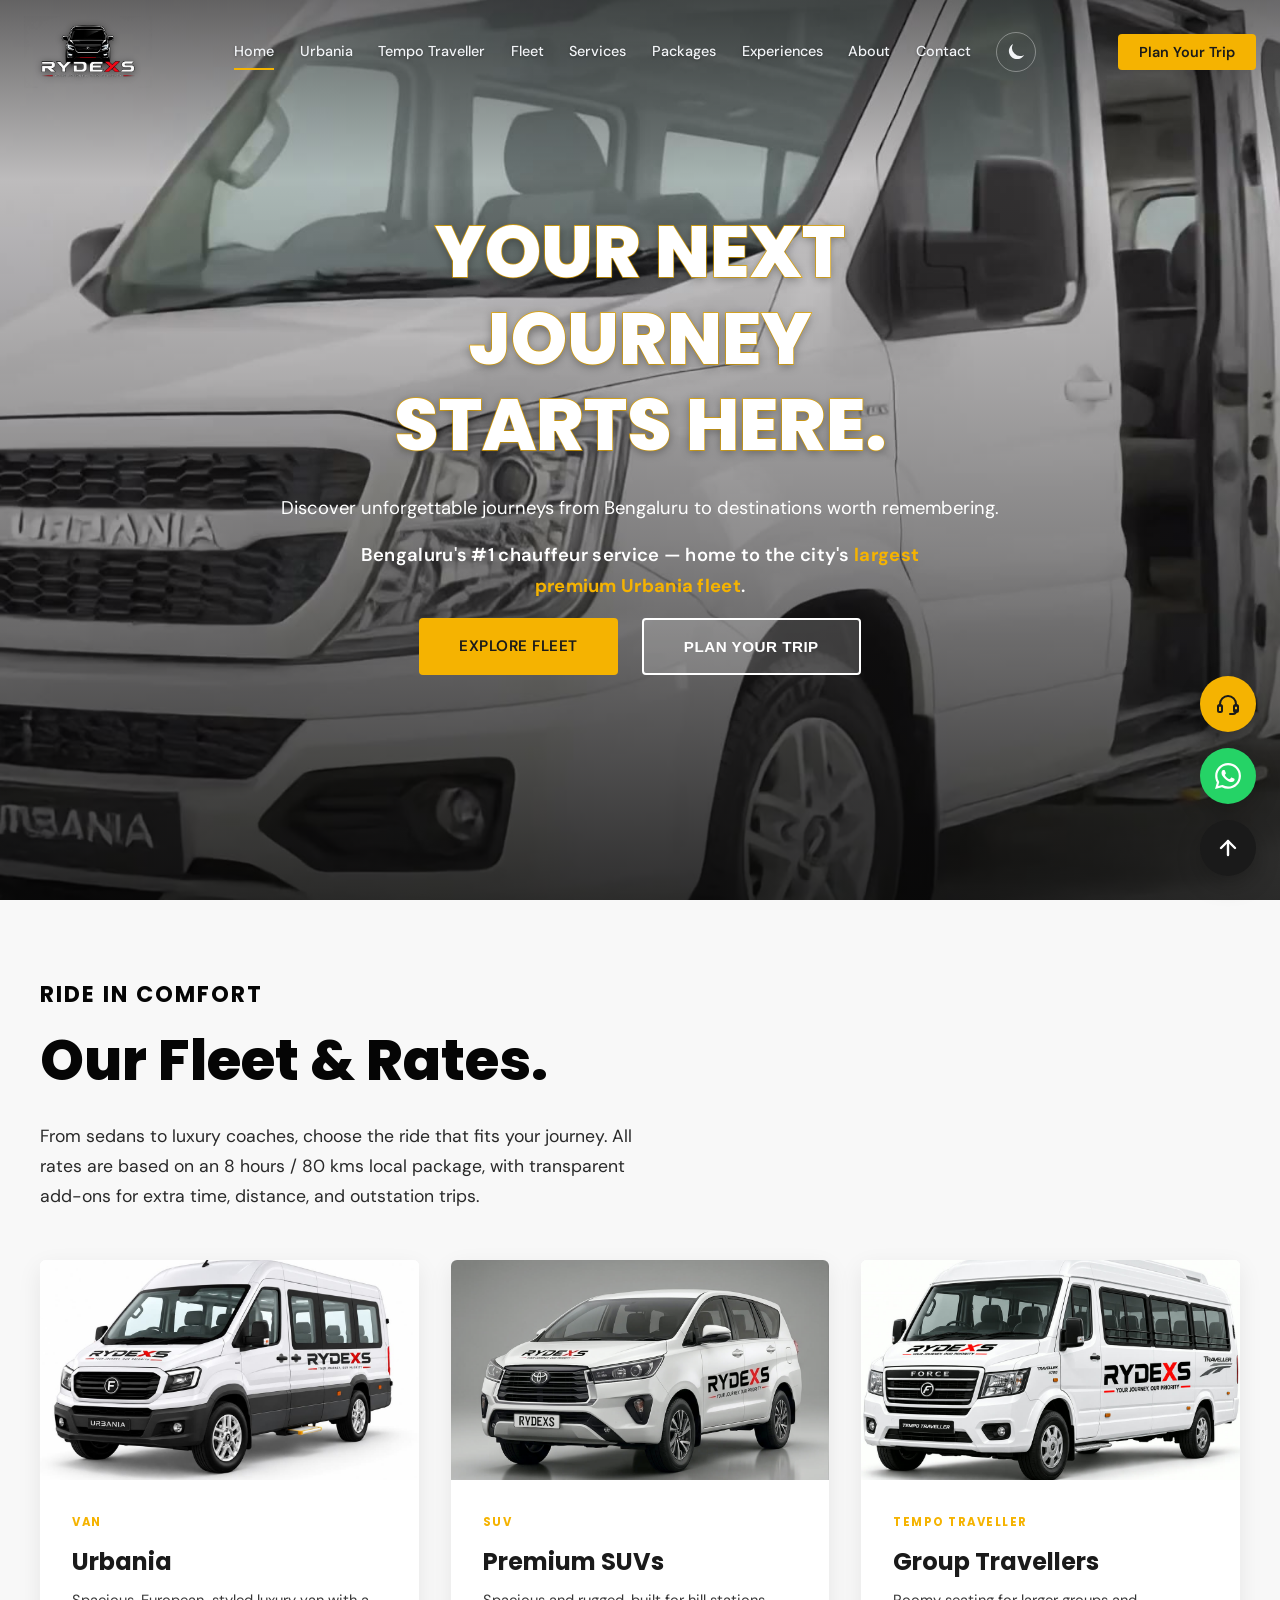
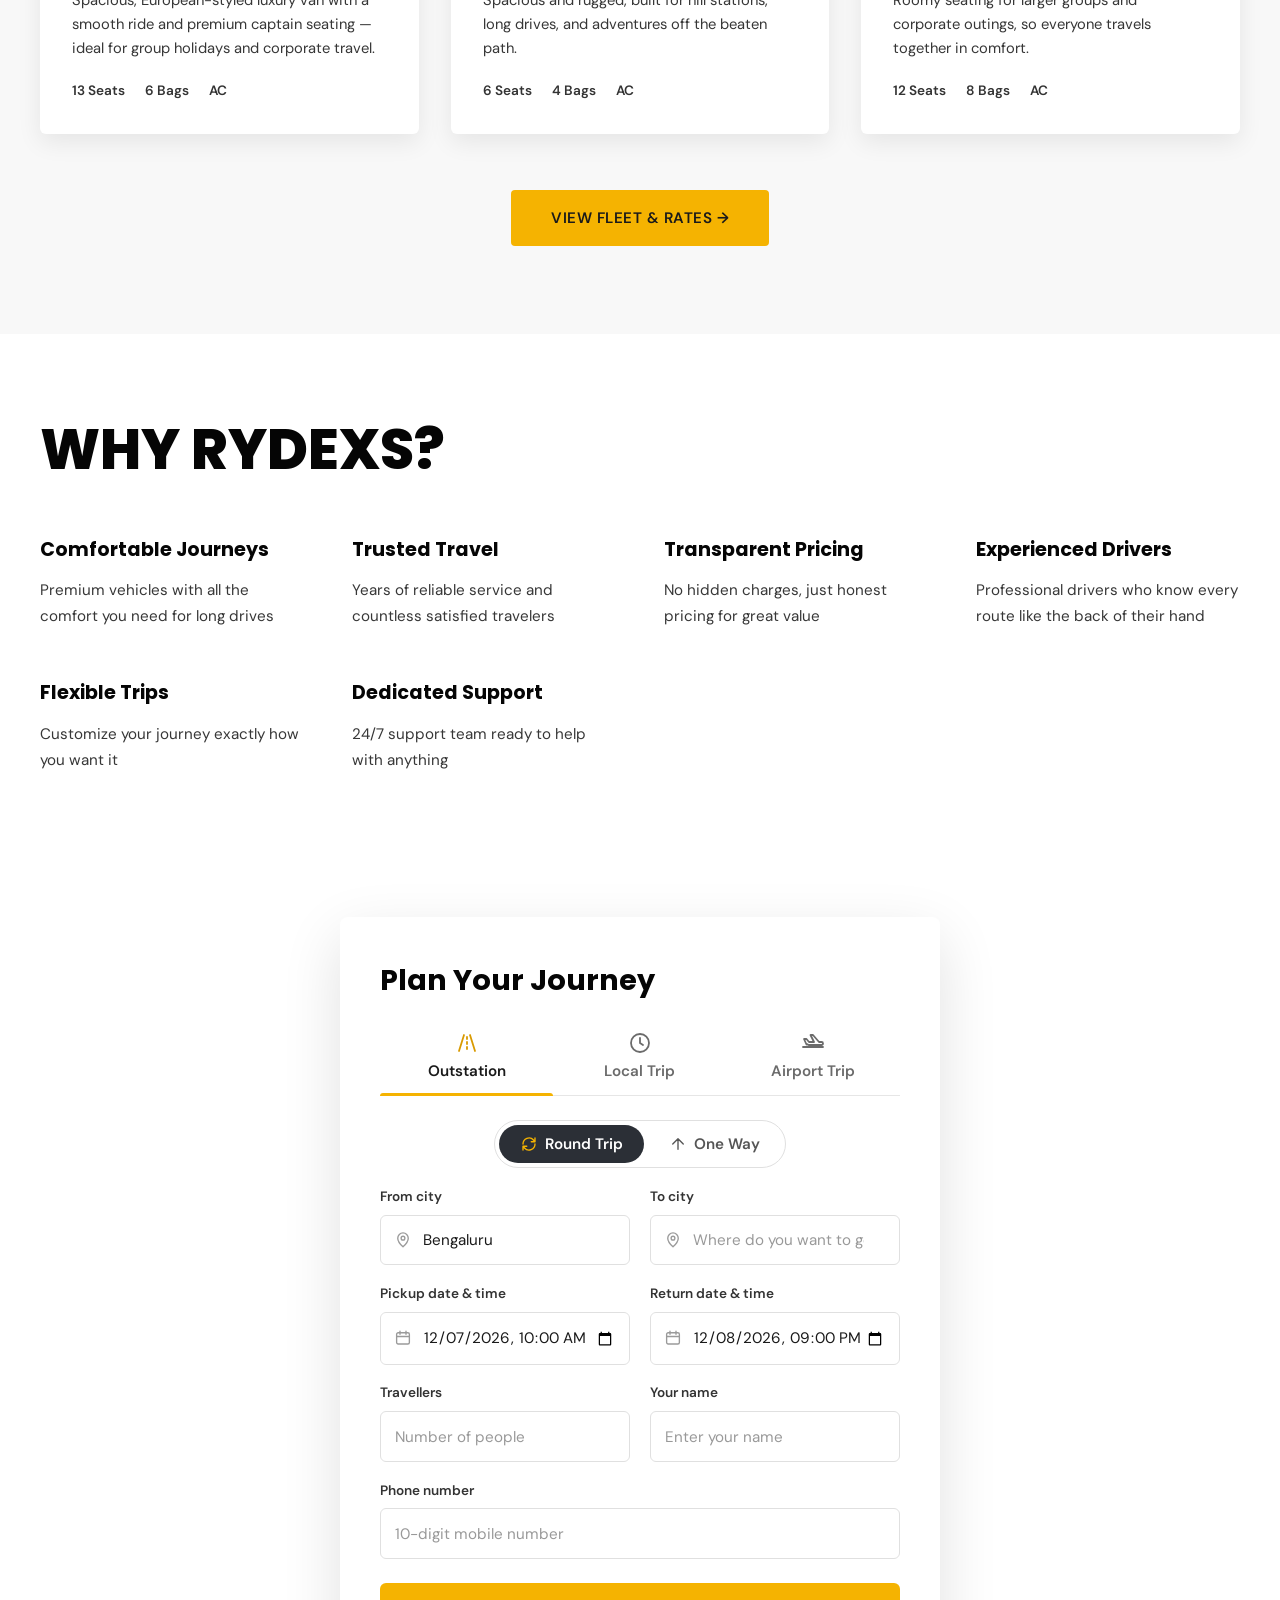
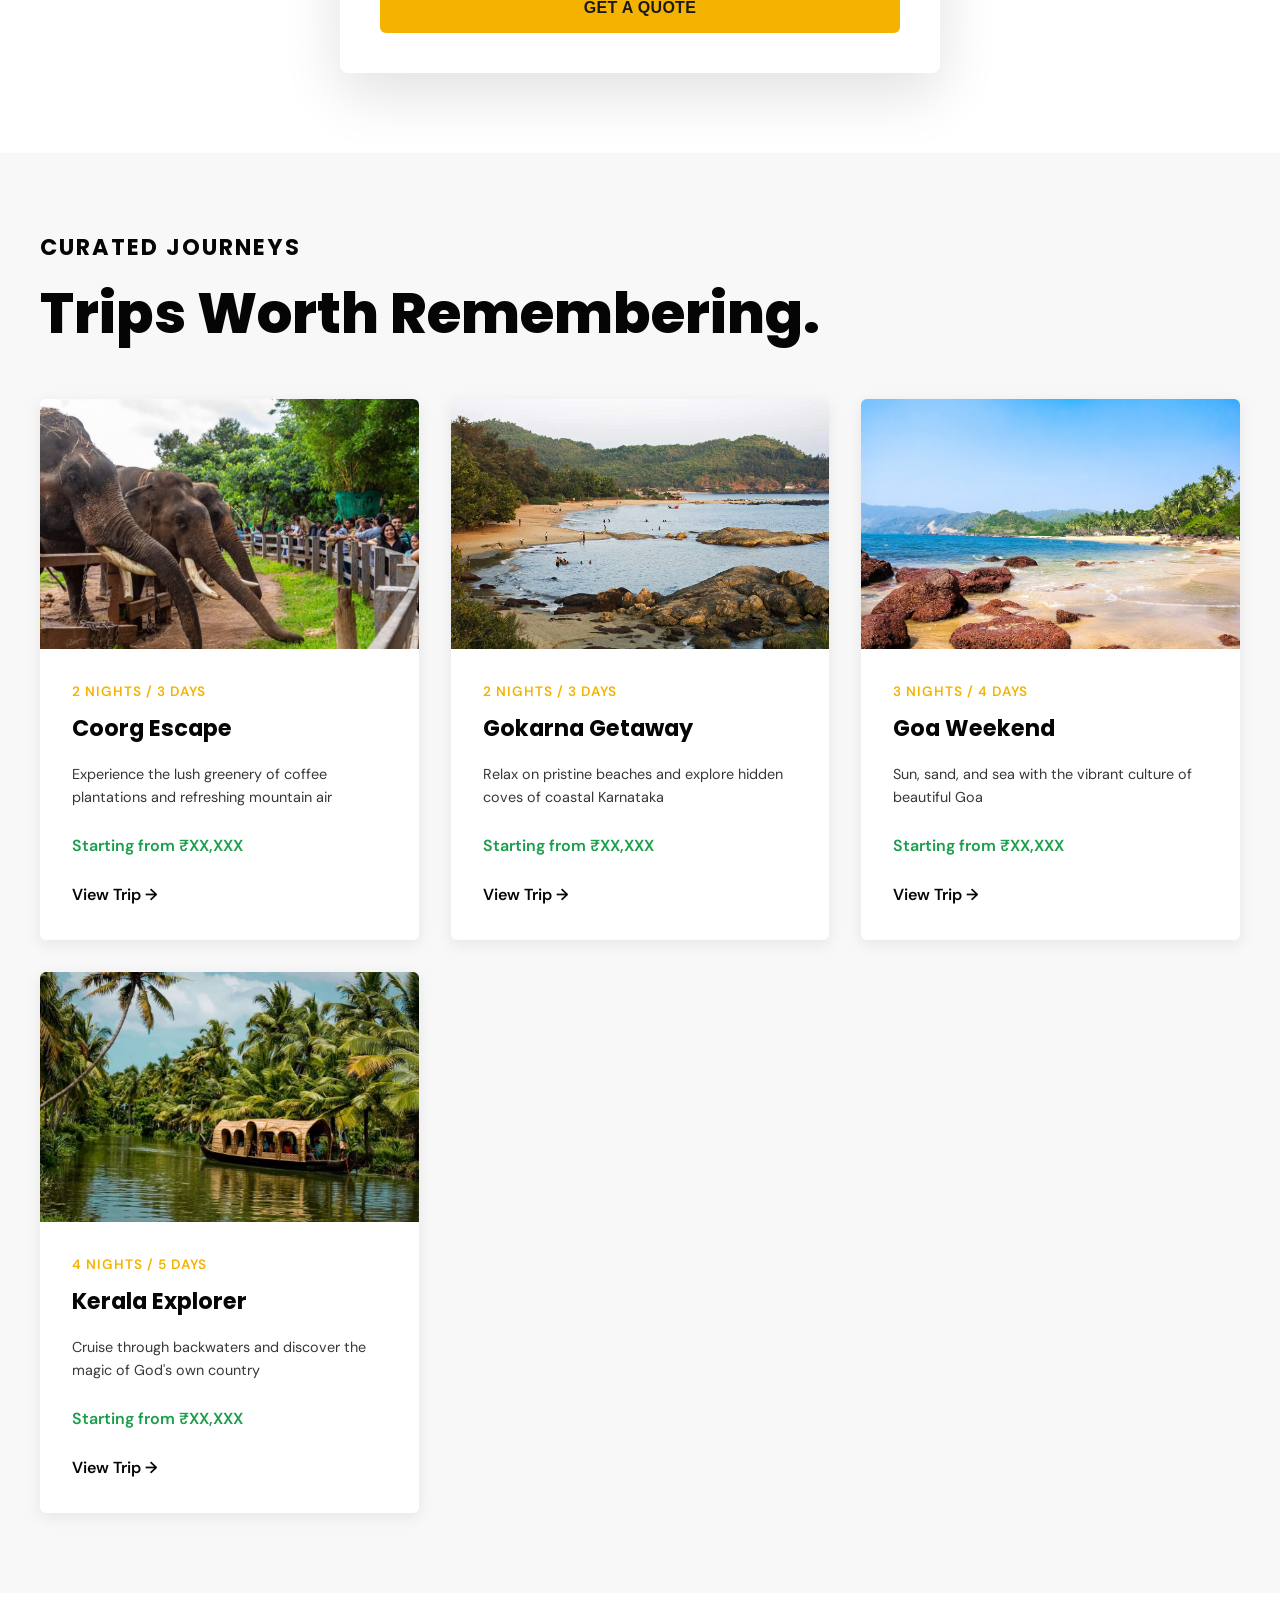
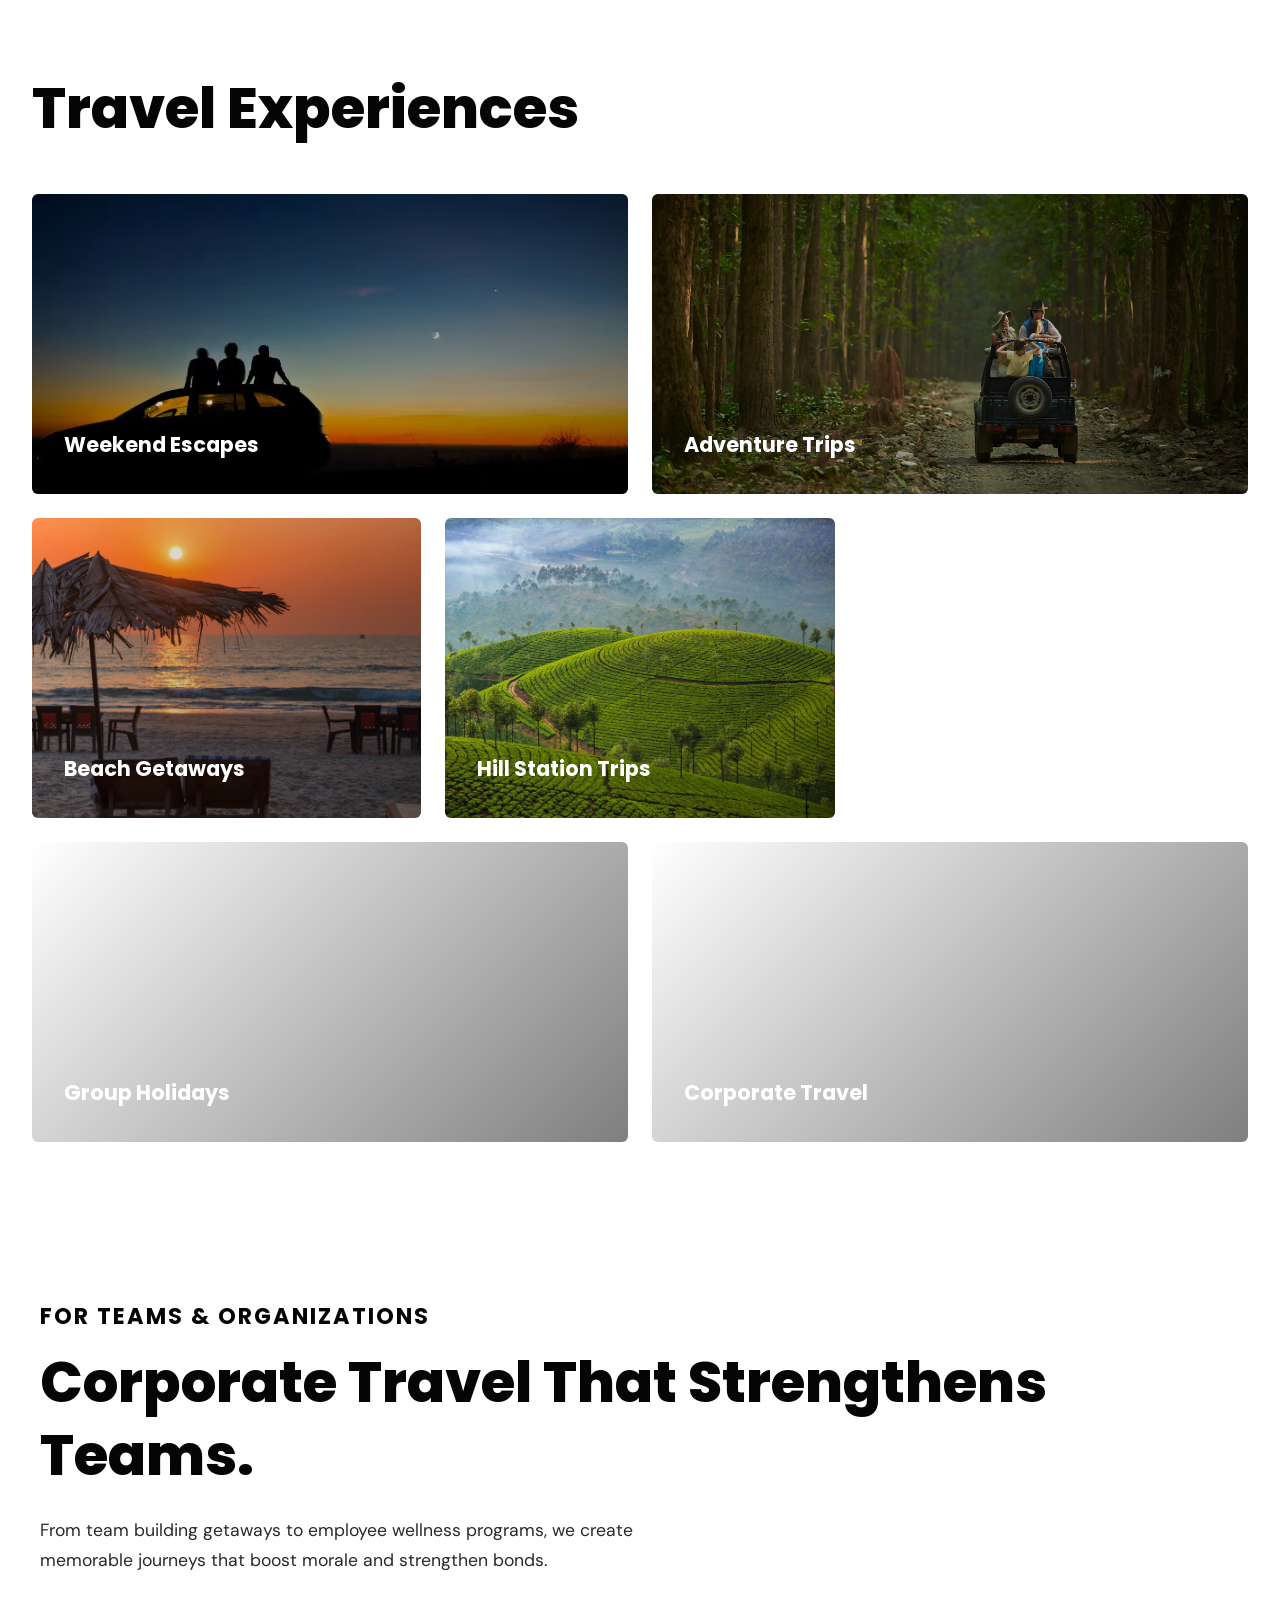
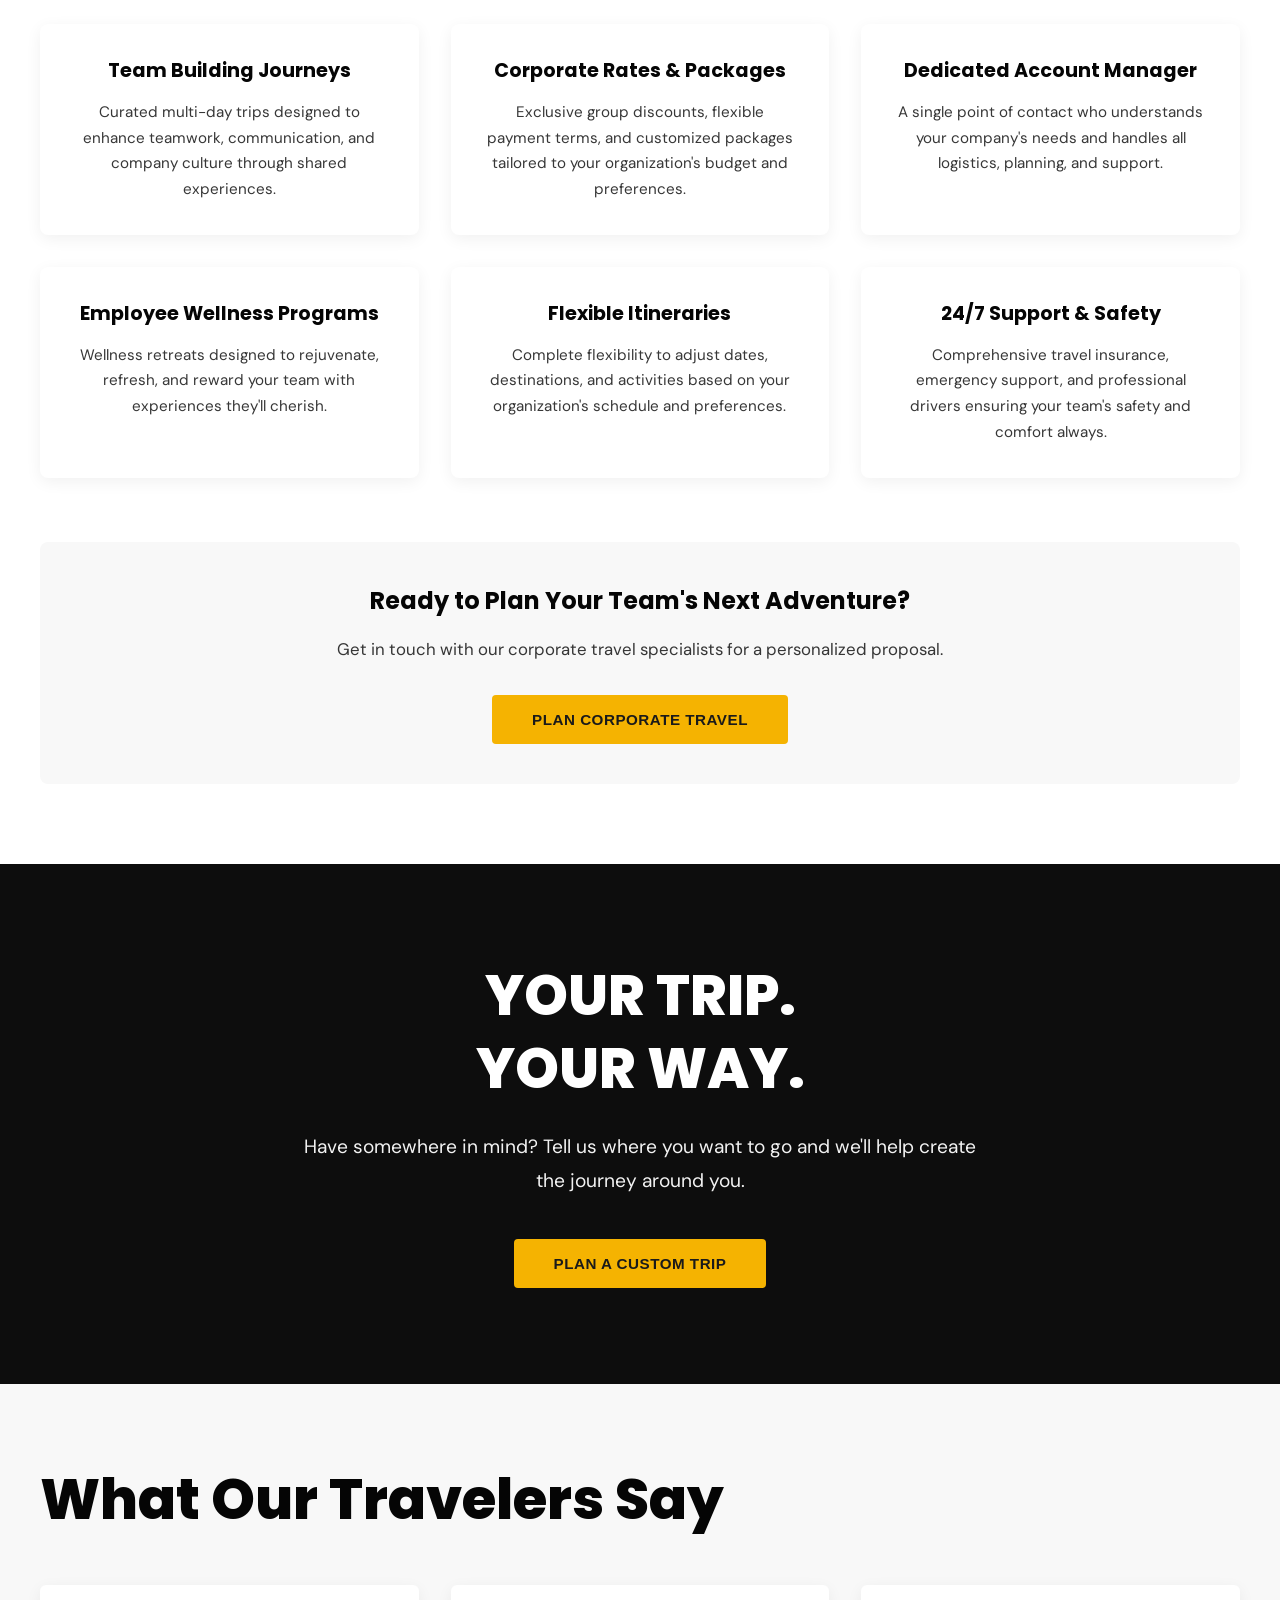
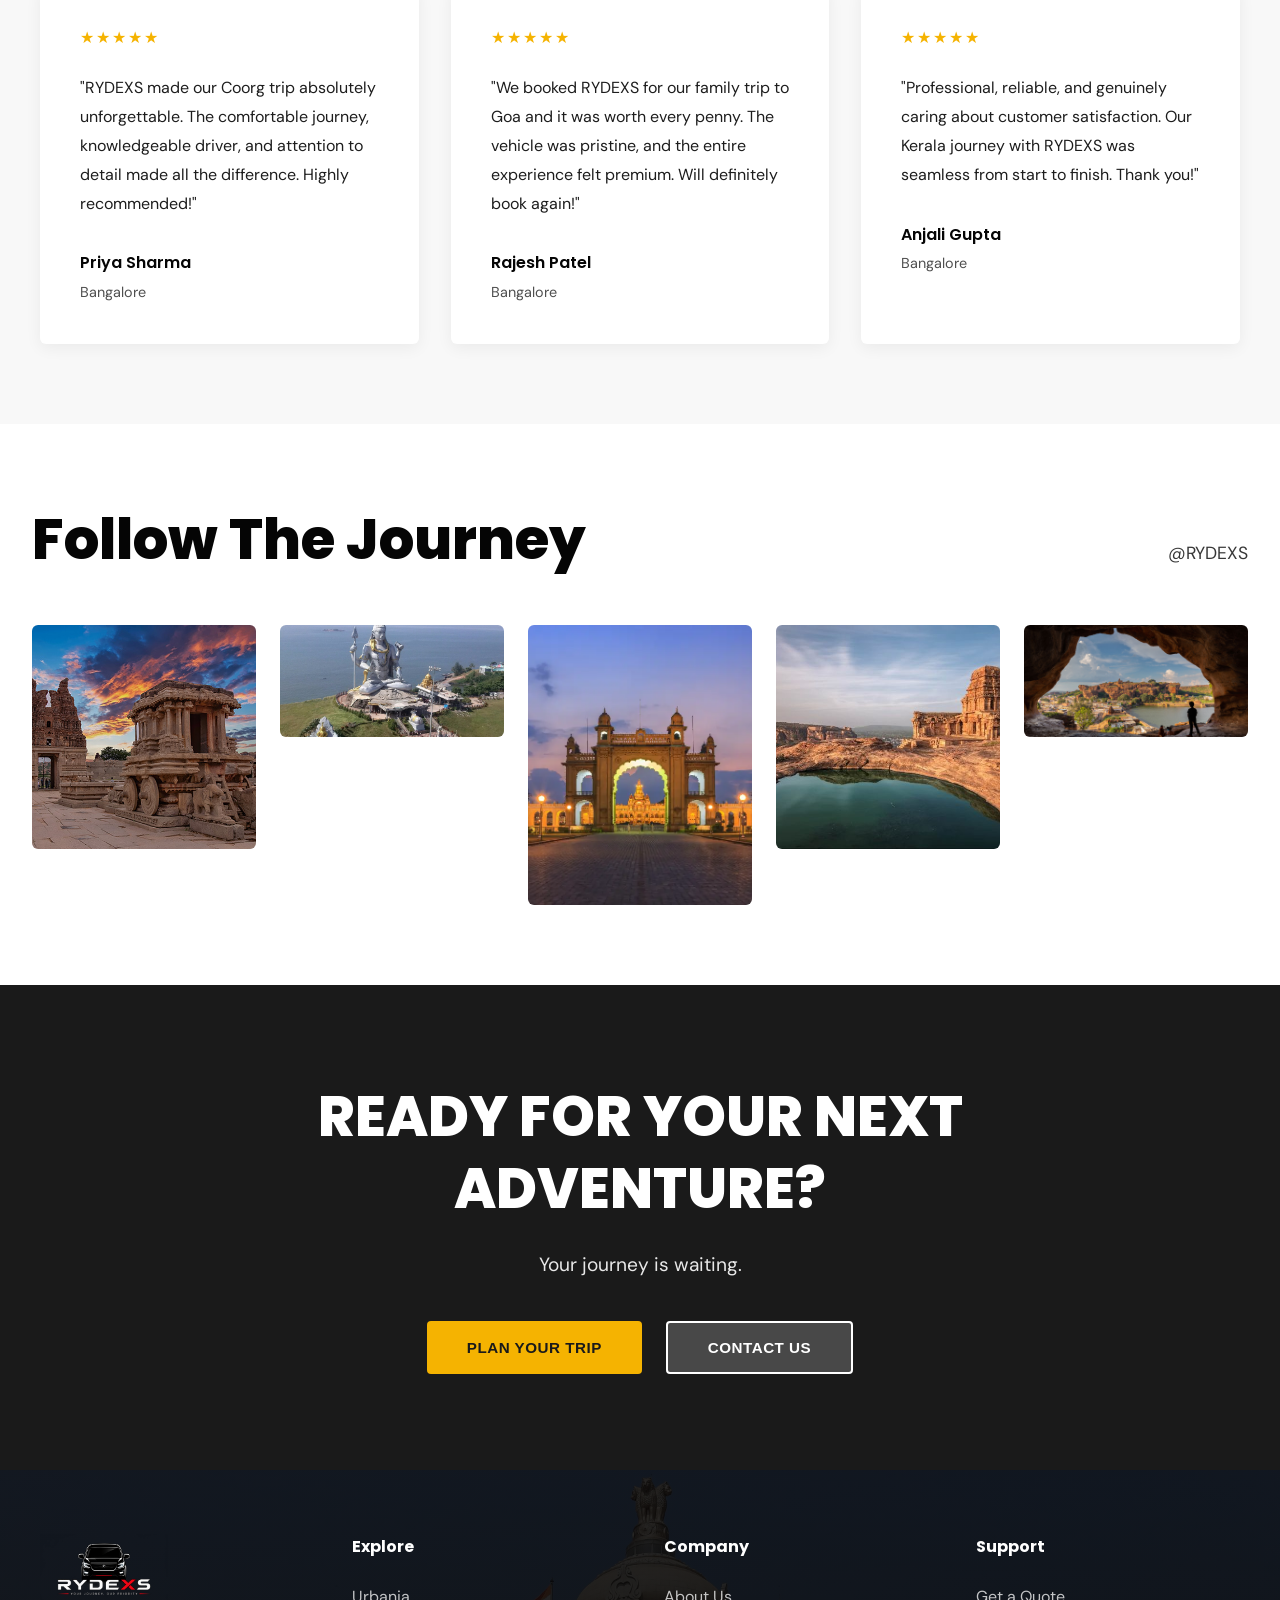
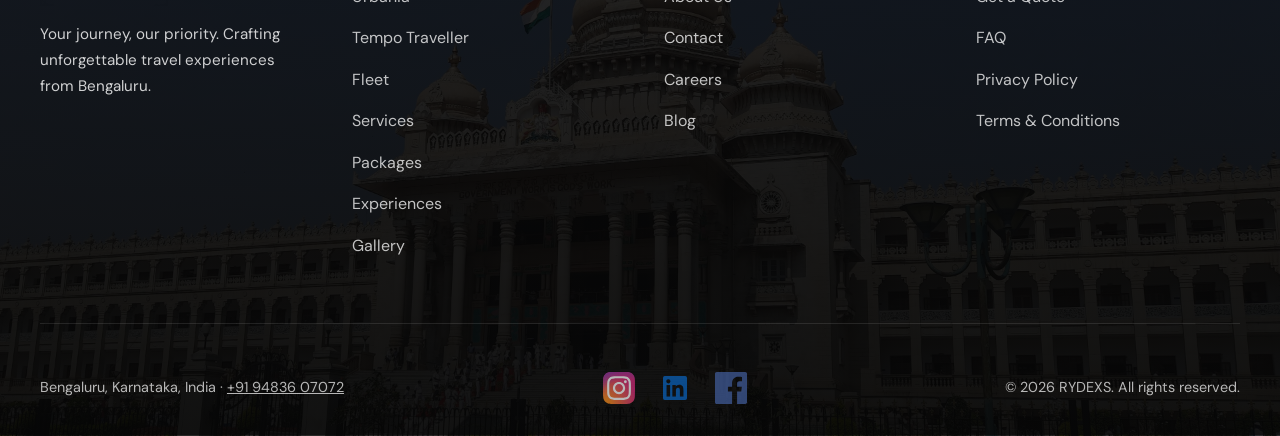
==== commit 993e65bb: "Add files via upload" ====
--- a/frontend/index.html
+++ b/frontend/index.html
@@ -19,8 +19,7 @@
   <div class="hero-scroll-region" id="heroScrollRegion">
   <section class="hero" id="home">
     <div class="hero-bg">
-      <img class="hero-poster" src="images/white-urbania-hd-poster.jpg" alt="" aria-hidden="true">
-      <video class="hero-video" src="images/white-urbania-hd.mp4" autoplay muted loop playsinline webkit-playsinline preload="auto" disablepictureinpicture disableremoteplayback x-webkit-airplay="deny" tabindex="-1" aria-hidden="true"></video>
+      <video class="hero-video" src="images/white-urbania-hd.mp4" poster="images/white-urbania-hd-poster.jpg" autoplay muted loop playsinline webkit-playsinline preload="auto" disablepictureinpicture disableremoteplayback x-webkit-airplay="deny" tabindex="-1" aria-hidden="true"></video>
     </div>
 
 
@@ -52,14 +51,14 @@
 
       <div class="fleet-grid">
         <div class="fleet-card">
-          <div class="fleet-card-img" style="background-image: url('images/fleet/rydexs-honda-city.jpg'); background-color: #fff;" role="img" aria-label="RYDEXS Honda City"></div>
+          <div class="fleet-card-img" style="background-image: url('images/rydexs-urbania.jpg'); background-color: #fff;" role="img" aria-label="RYDEXS Force Urbania"></div>
           <div class="fleet-content">
-            <span class="fleet-tag">Sedan</span>
-            <div class="fleet-name">Comfort Sedans</div>
-            <p class="fleet-desc">Smooth, fuel-efficient rides ideal for couples and small families exploring nearby getaways.</p>
+            <span class="fleet-tag">Van</span>
+            <div class="fleet-name">Urbania</div>
+            <p class="fleet-desc">Spacious, European-styled luxury van with a smooth ride and premium captain seating — ideal for group holidays and corporate travel.</p>
             <div class="fleet-specs">
-              <span>4 Seats</span>
-              <span>2 Bags</span>
+              <span>13 Seats</span>
+              <span>6 Bags</span>
               <span>AC</span>
             </div>
           </div>
@@ -373,9 +372,6 @@
         const attempt = heroVideo.play();
         if (attempt) attempt.catch(() => {}); // blocked (e.g. iPhone Low Power Mode): retried below
       };
-      // only reveal the video once frames are really playing (no native play button ever shows)
-      heroVideo.addEventListener('playing', () => heroVideo.classList.add('is-playing'));
-      heroVideo.addEventListener('pause', () => heroVideo.classList.remove('is-playing'));
       startVideo();
       heroVideo.addEventListener('canplay', startVideo);
       // If the phone blocked autoplay, start on the visitor's first touch, tap or scroll
--- a/frontend/css/base.css
+++ b/frontend/css/base.css
@@ -346,21 +346,20 @@
 }
 
 .footer-social a {
-  width: 40px;
-  height: 40px;
-  background: rgba(245, 179, 1, 0.2);
-  border-radius: 6px;
   display: flex;
   align-items: center;
   justify-content: center;
-  color: #F5B301;
   text-decoration: none;
-  transition: all 0.3s ease;
+  transition: transform 0.3s ease;
+}
+
+.footer-social a img {
+  width: 32px;
+  height: 32px;
 }
 
 .footer-social a:hover {
-  background: #F5B301;
-  color: #1a1a1a;
+  transform: translateY(-3px);
 }
 
 @media (max-width: 768px) {
--- a/frontend/css/home.css
+++ b/frontend/css/home.css
@@ -9,16 +9,22 @@
 
 html[data-theme="dark"] .card,
 html[data-theme="dark"] .service-card,
-html[data-theme="dark"] .testimonial-card,
+html[data-theme="dark"] .testimonial,
 html[data-theme="dark"] .stat-card,
 html[data-theme="dark"] .feature-card,
-html[data-theme="dark"] .value-card { background: #1E222A !important; border-color: #333A45 !important; color: #F0F2F5; }
+html[data-theme="dark"] .value-card,
+html[data-theme="dark"] .contact-card { background: #1E222A !important; border-color: #333A45 !important; color: #F0F2F5; }
+
+/* ---- Contact page ---- */
+html[data-theme="dark"] .contact-item { border-bottom-color: #333A45; }
+
+html[data-theme="dark"] .contact-note { background: rgba(245, 179, 1, 0.12); color: #F0F2F5; }
 
 /* Image-backed cards keep their inline photo; just adjust border/text in dark */
 html[data-theme="dark"] .destination-card,
 html[data-theme="dark"] .package-card,
 html[data-theme="dark"] .experience-card,
-html[data-theme="dark"] .fleet-card { background: #1E222A; border: 1px solid #333A45; box-shadow: 0 8px 24px rgba(0,0,0,0.4); }
+html[data-theme="dark"] .fleet-card { background-color: #1E222A; border: 1px solid #333A45; box-shadow: 0 8px 24px rgba(0,0,0,0.4); }
 
 html[data-theme="dark"] .fleet-content { background: #1E222A; }
 
@@ -250,28 +256,16 @@
 
 /* White RYDEXS-branded Urbania video (images/white-urbania-hd.mp4, 1920x1080, 16:9) filling the hero.
    Made from IMG_1009.MOV: rotated upright, black opening frames trimmed, lightly sharpened, H.264. */
-.hero-video,
-.hero-poster {
+.hero-video {
   position: absolute;
   inset: 0;
   width: 100%;
   height: 100%;
   object-fit: cover;
   object-position: center;
-  /* background media: taps go to the page, never to the video */
+  transition: opacity 0.35s ease;
+  /* background video: taps go to the page, never to the video */
   pointer-events: none;
-}
-
-/* The video stays invisible until it is really playing, so a phone that refuses to autoplay
-   (e.g. iPhone Low Power Mode) never shows its play button — the still image (.hero-poster)
-   underneath shows instead. js in index.html adds .is-playing. */
-.hero-video {
-  opacity: 0.001;
-  transition: opacity 0.35s ease;
-}
-
-.hero-video.is-playing {
-  opacity: 1;
 }
 
 /* Hide the play button / controls iPhones and some Android browsers draw over the video */
@@ -287,7 +281,7 @@
 }
 
 /* Brief fade to the backdrop while the video jumps from its last frame back to the first */
-.hero-video.is-playing.is-looping {
+.hero-video.is-looping {
   opacity: 0;
 }
 
@@ -331,8 +325,7 @@
     min-height: 100svh;
   }
   /* whole 16:9 frame, slightly wider than the screen, with soft top/bottom edges */
-  .hero-video,
-  .hero-poster {
+  .hero-video {
     inset: auto;
     top: var(--van-top);
     left: 50%;
@@ -343,10 +336,10 @@
     -webkit-mask-image: linear-gradient(transparent, #000 10%, #000 88%, transparent);
     mask-image: linear-gradient(transparent, #000 10%, #000 88%, transparent);
   }
-  /* text starts just under the van, tucked slightly into its faded bottom edge */
+  /* text starts right under the van */
   .hero-lower {
     align-items: flex-start;
-    padding-top: calc(var(--van-top) + var(--van-h) - 3rem);
+    padding-top: calc(var(--van-top) + var(--van-h) - 1rem);
   }
   .hero-content {
     margin-top: 0;
@@ -356,8 +349,8 @@
     background: linear-gradient(180deg,
       rgba(5, 5, 5, 0.6) 0,
       rgba(5, 5, 5, 0) 96px,
-      rgba(5, 5, 5, 0) calc(var(--van-top) + var(--van-h) * 0.6),
-      rgba(5, 5, 5, 0.78) calc(var(--van-top) + var(--van-h) + 1rem),
+      rgba(5, 5, 5, 0) calc(var(--van-top) + var(--van-h) * 0.7),
+      rgba(5, 5, 5, 0.78) calc(var(--van-top) + var(--van-h) + 3rem),
       rgba(5, 5, 5, 0.92) 100%);
   }
 }
@@ -668,6 +661,12 @@
   position: relative;
 }
 
+/* iOS/Safari renders datetime-local's formatted value at an intrinsic width that
+   ignores width:100%, overflowing the field on narrow screens; clip it to the field. */
+.trip-input:has(input[type="datetime-local"]) {
+  overflow: hidden;
+}
+
 .trip-input svg {
   position: absolute;
   left: 0.85rem;
@@ -759,6 +758,7 @@
   .planner-grid { grid-template-columns: 1fr; }
   .trip-tab { font-size: 0.85rem; }
   .trip-toggle button { padding: 0.5rem 1rem; font-size: 0.9rem; }
+  .trip-input input[type="datetime-local"] { font-size: 0.8rem; }
 }
 
 /* ==================== SECTION SPACING ==================== */
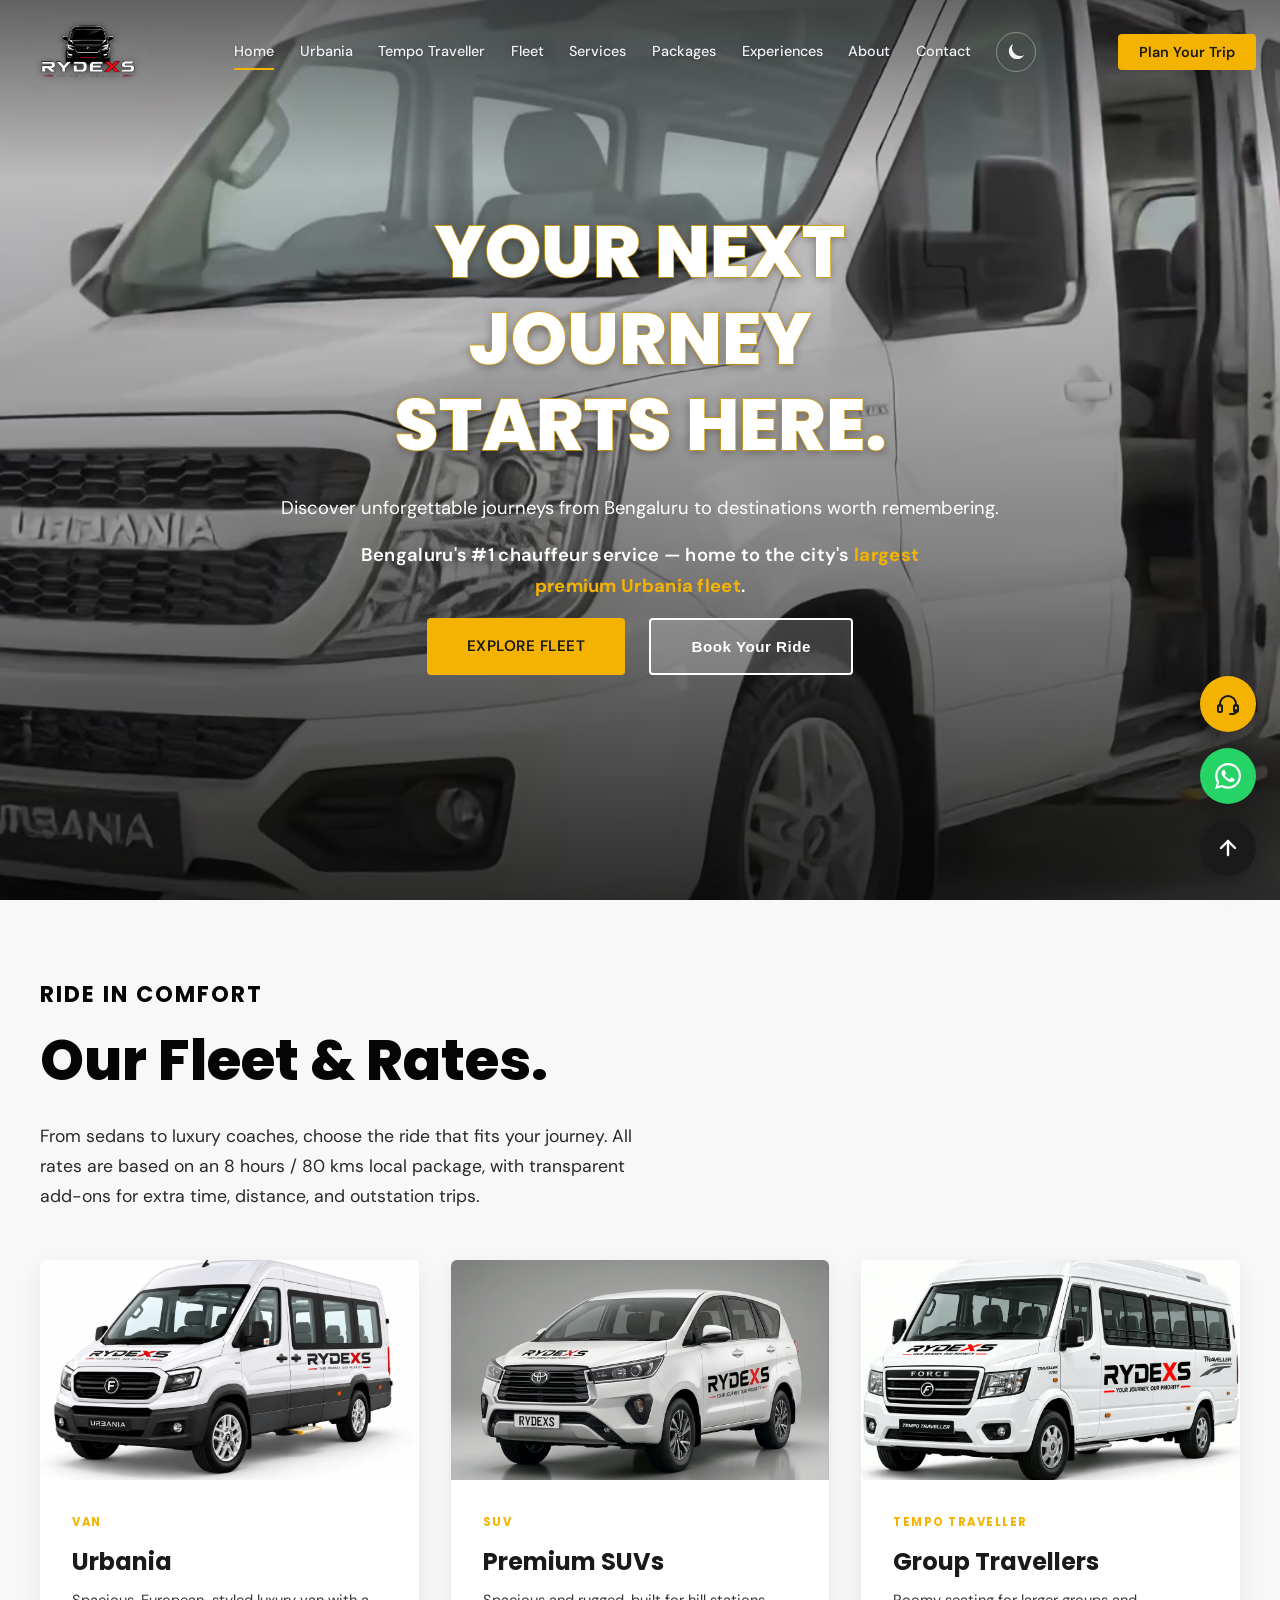
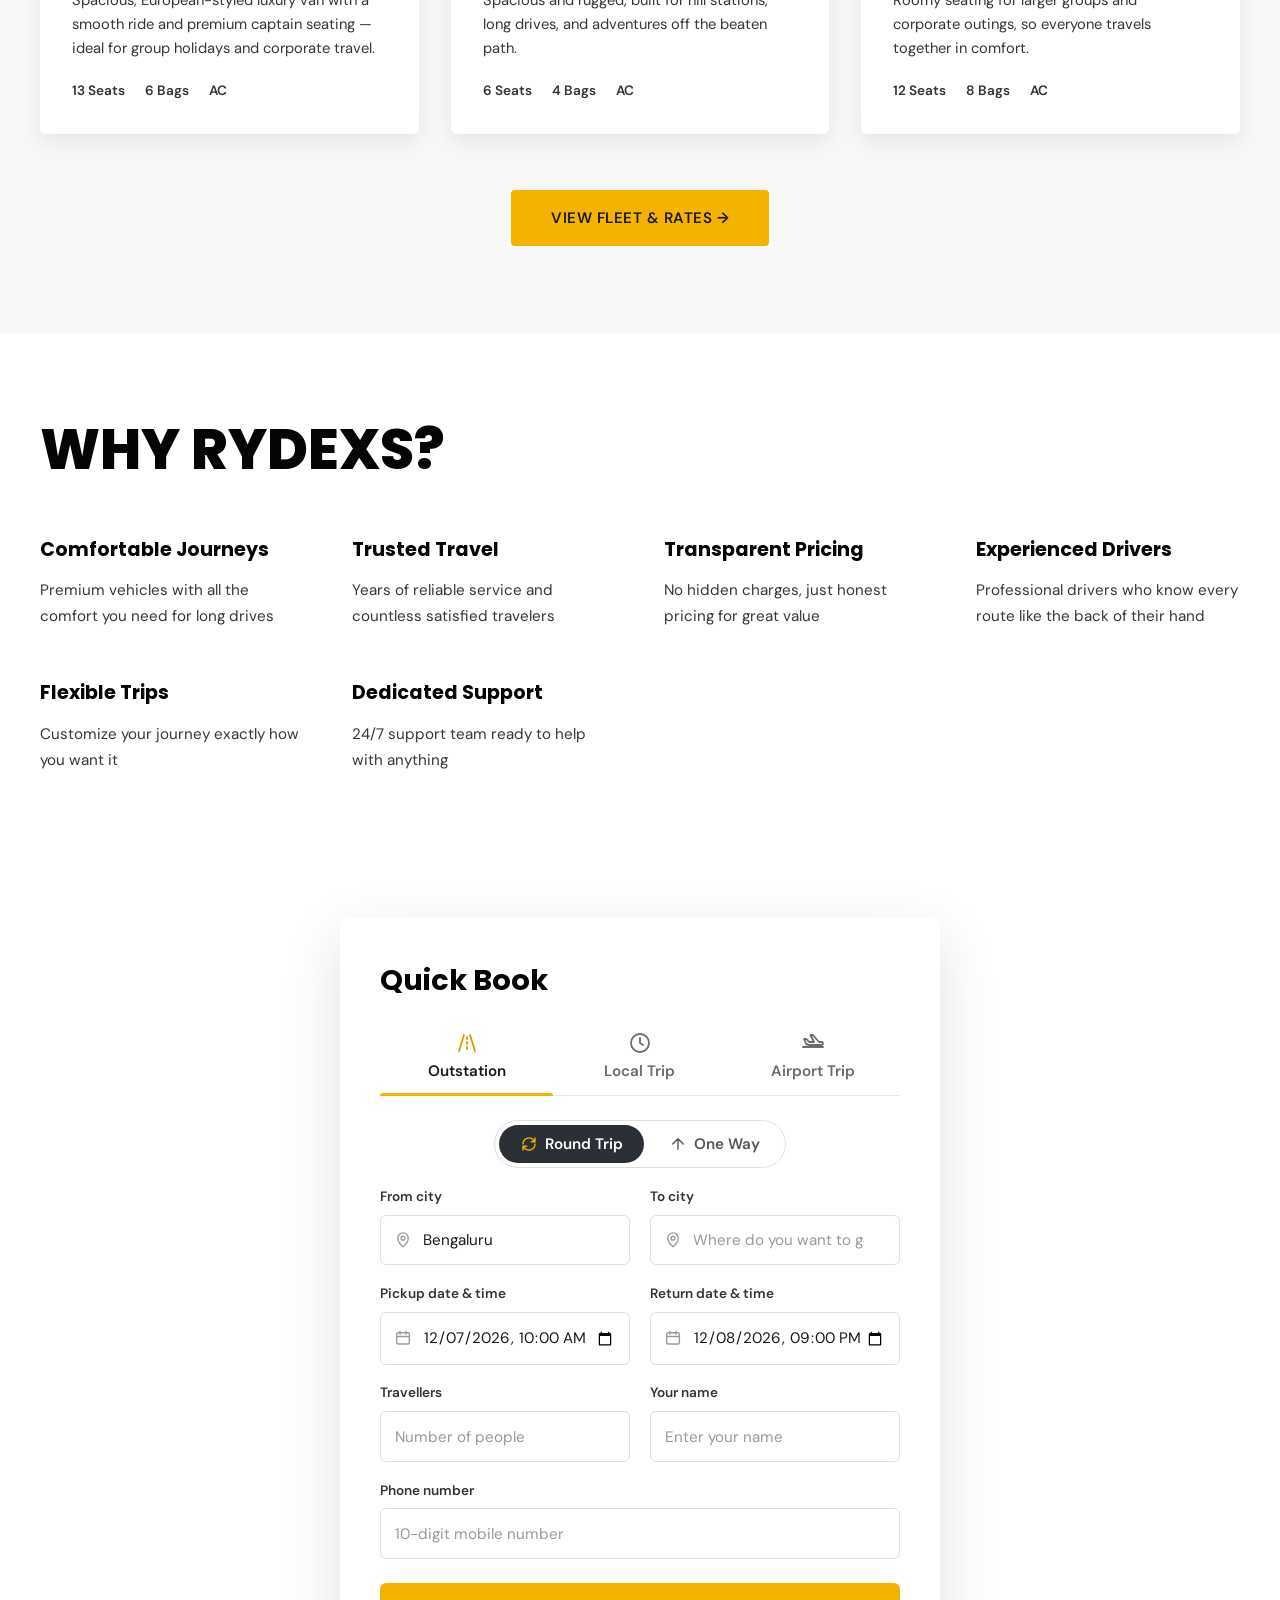
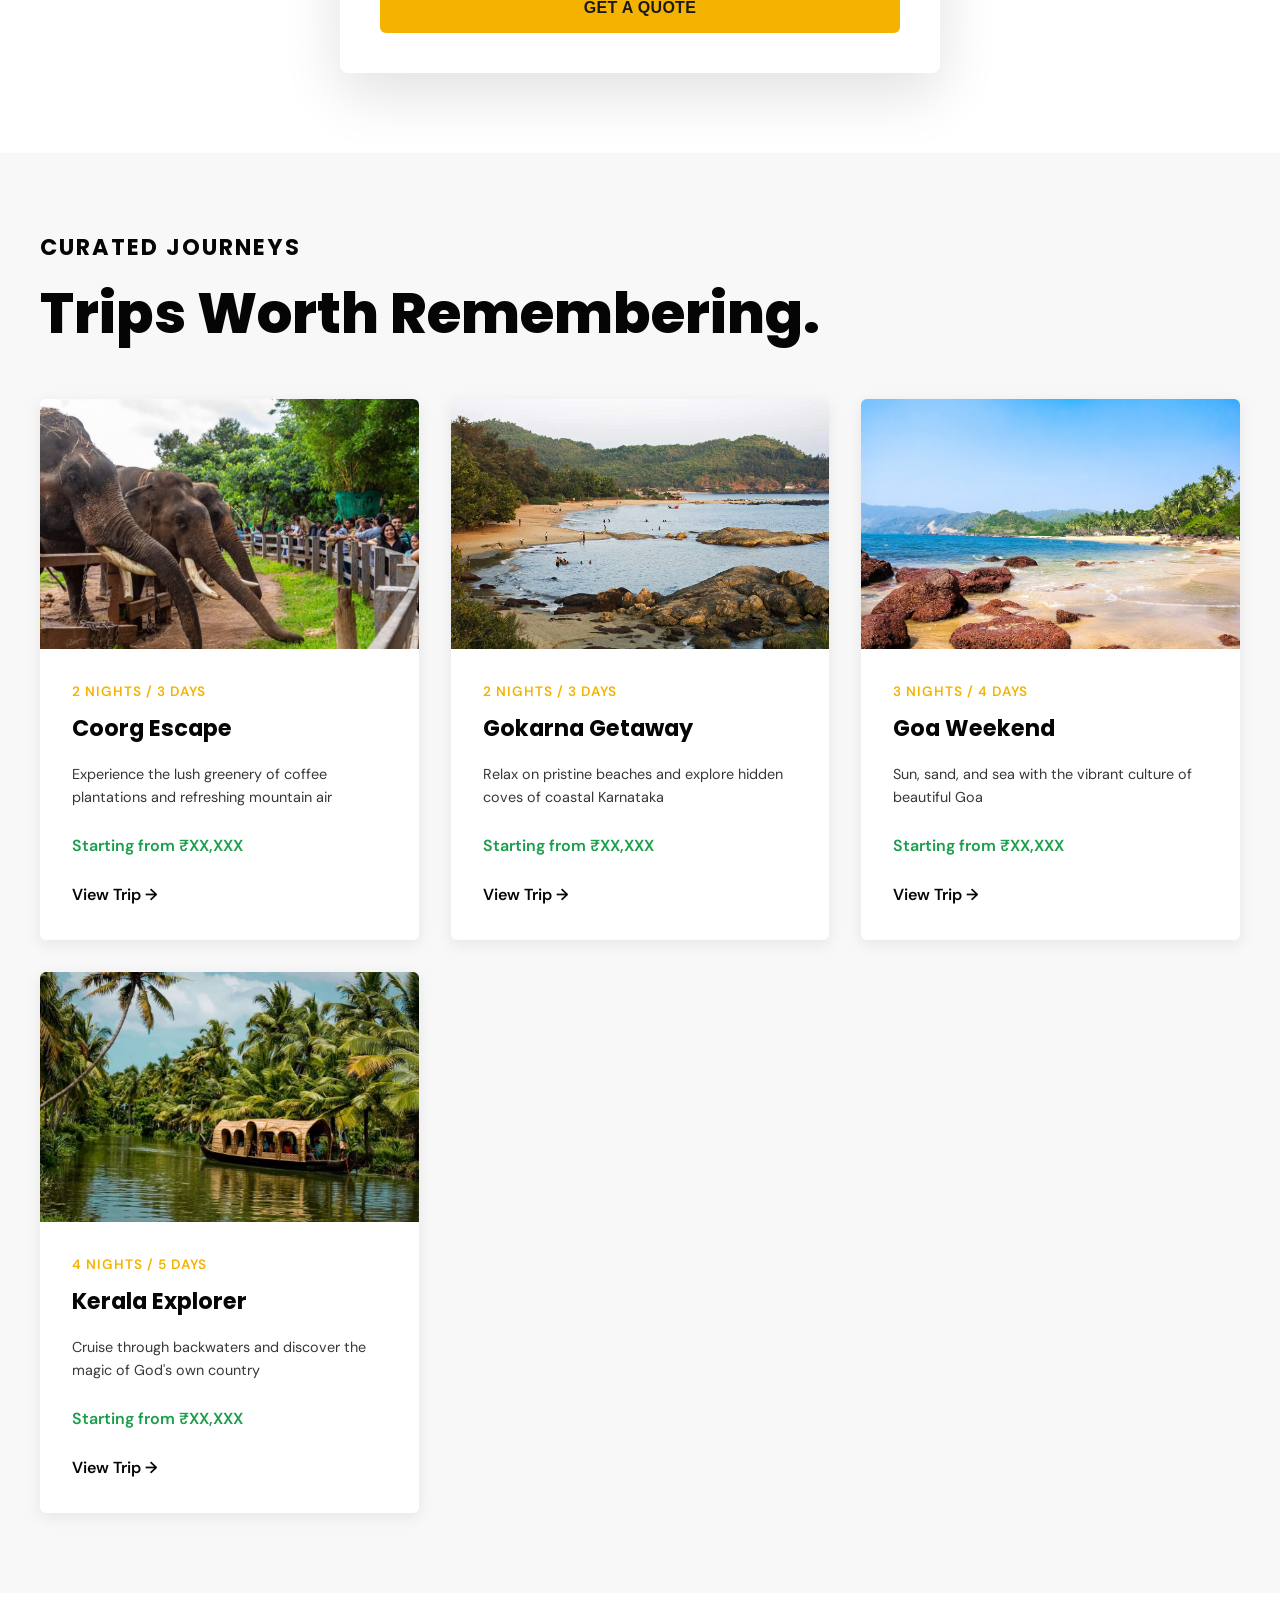
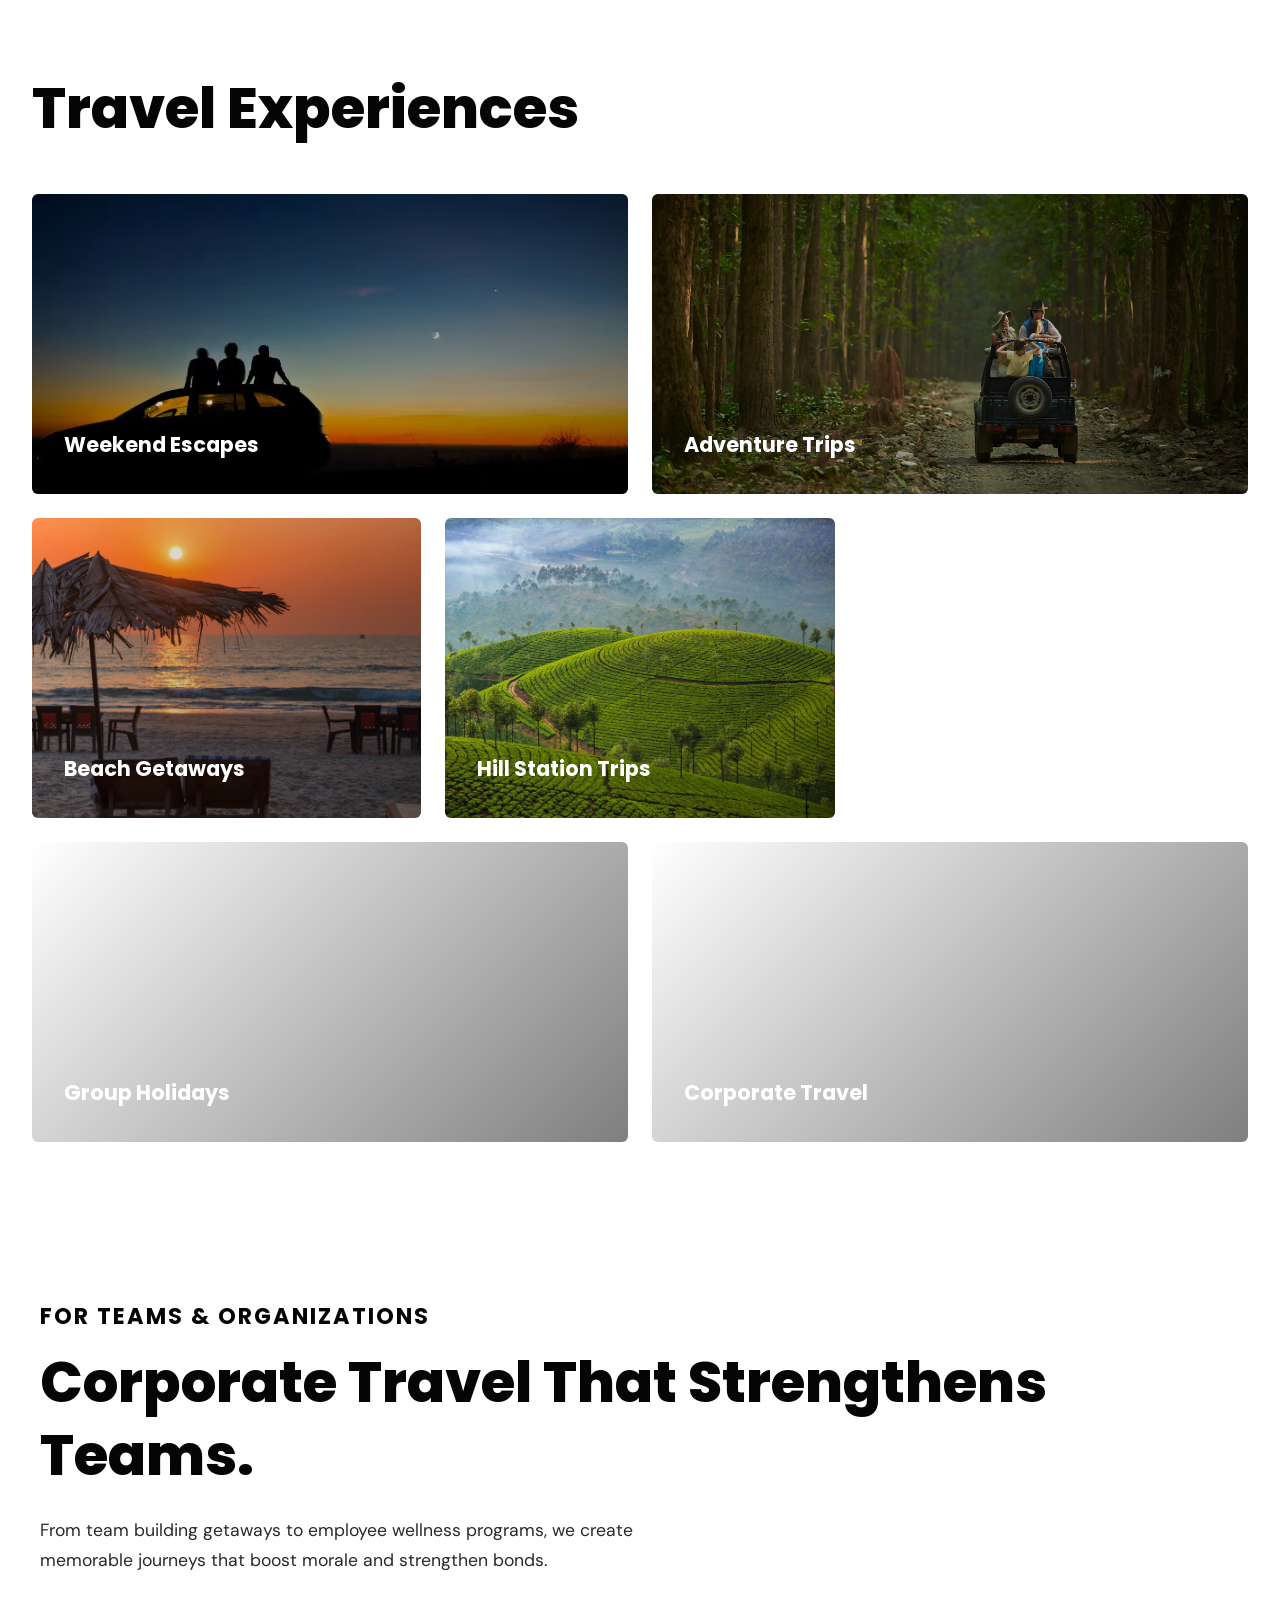
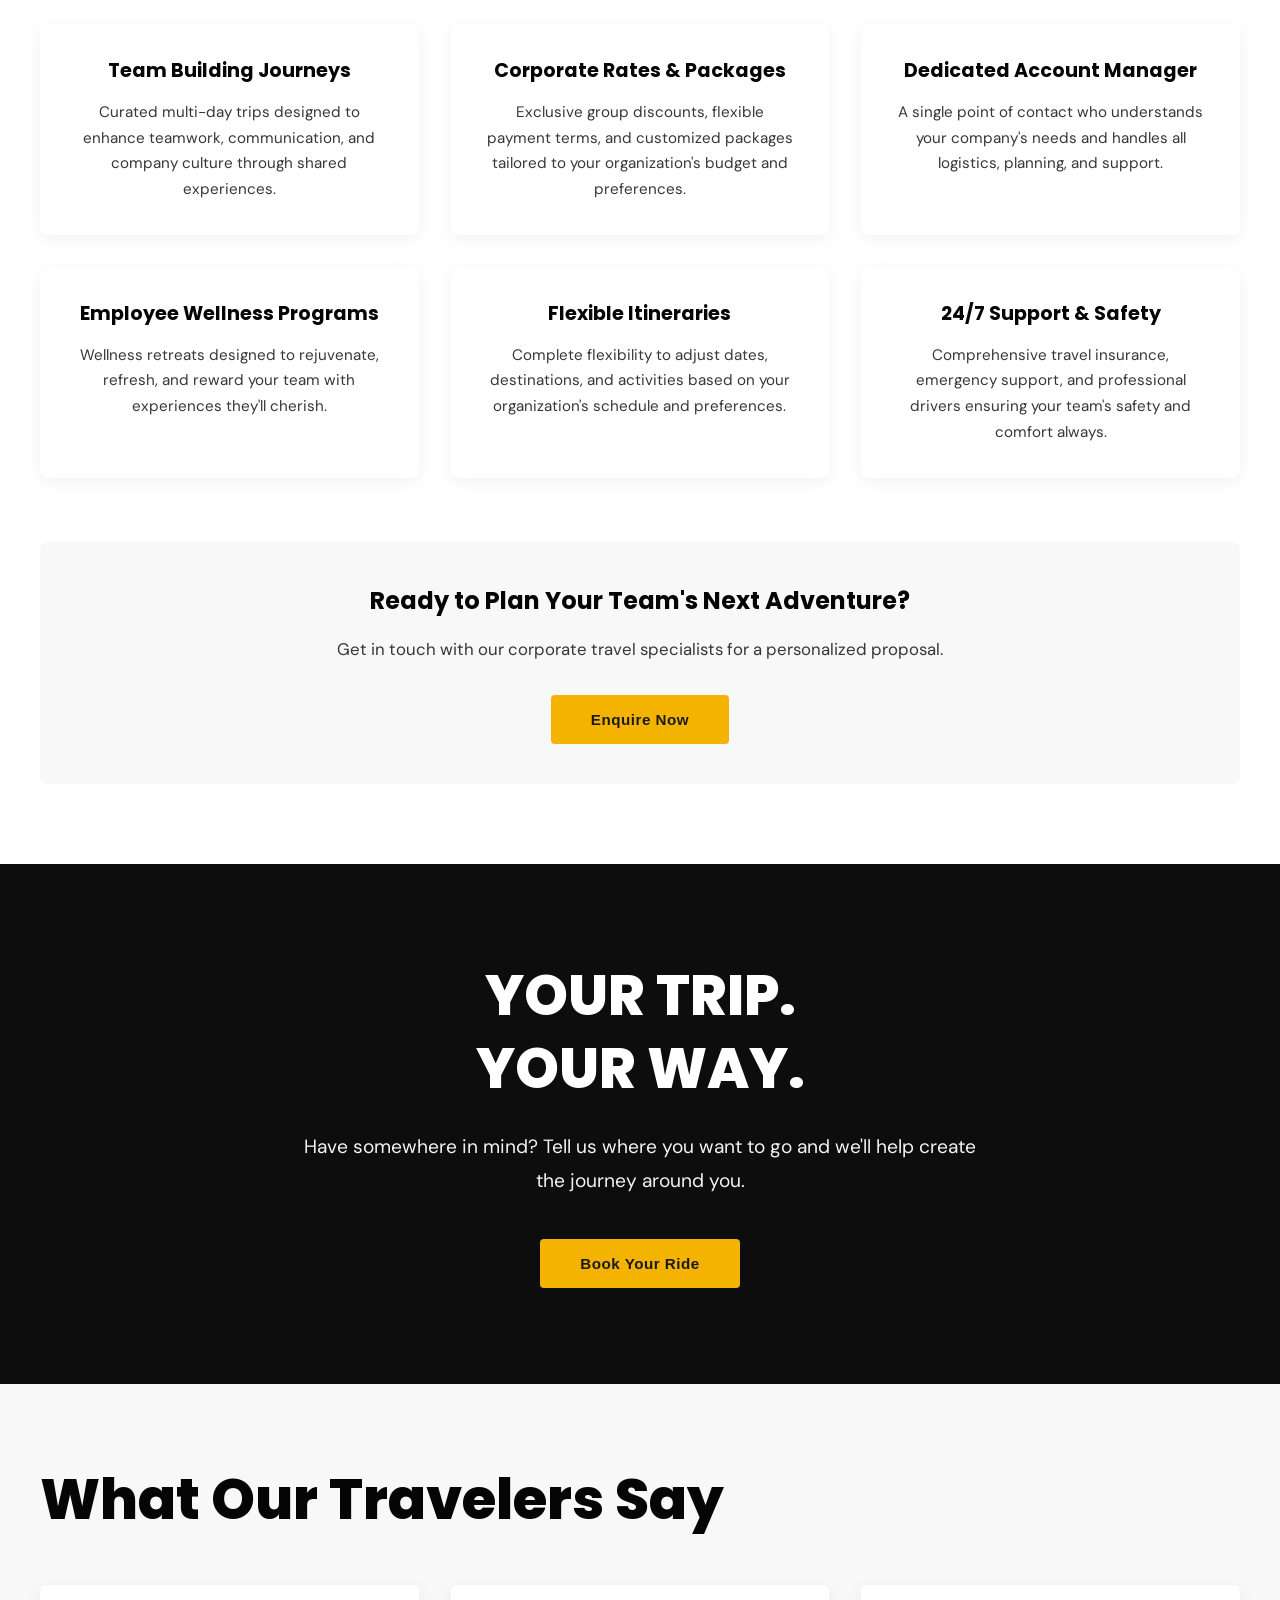
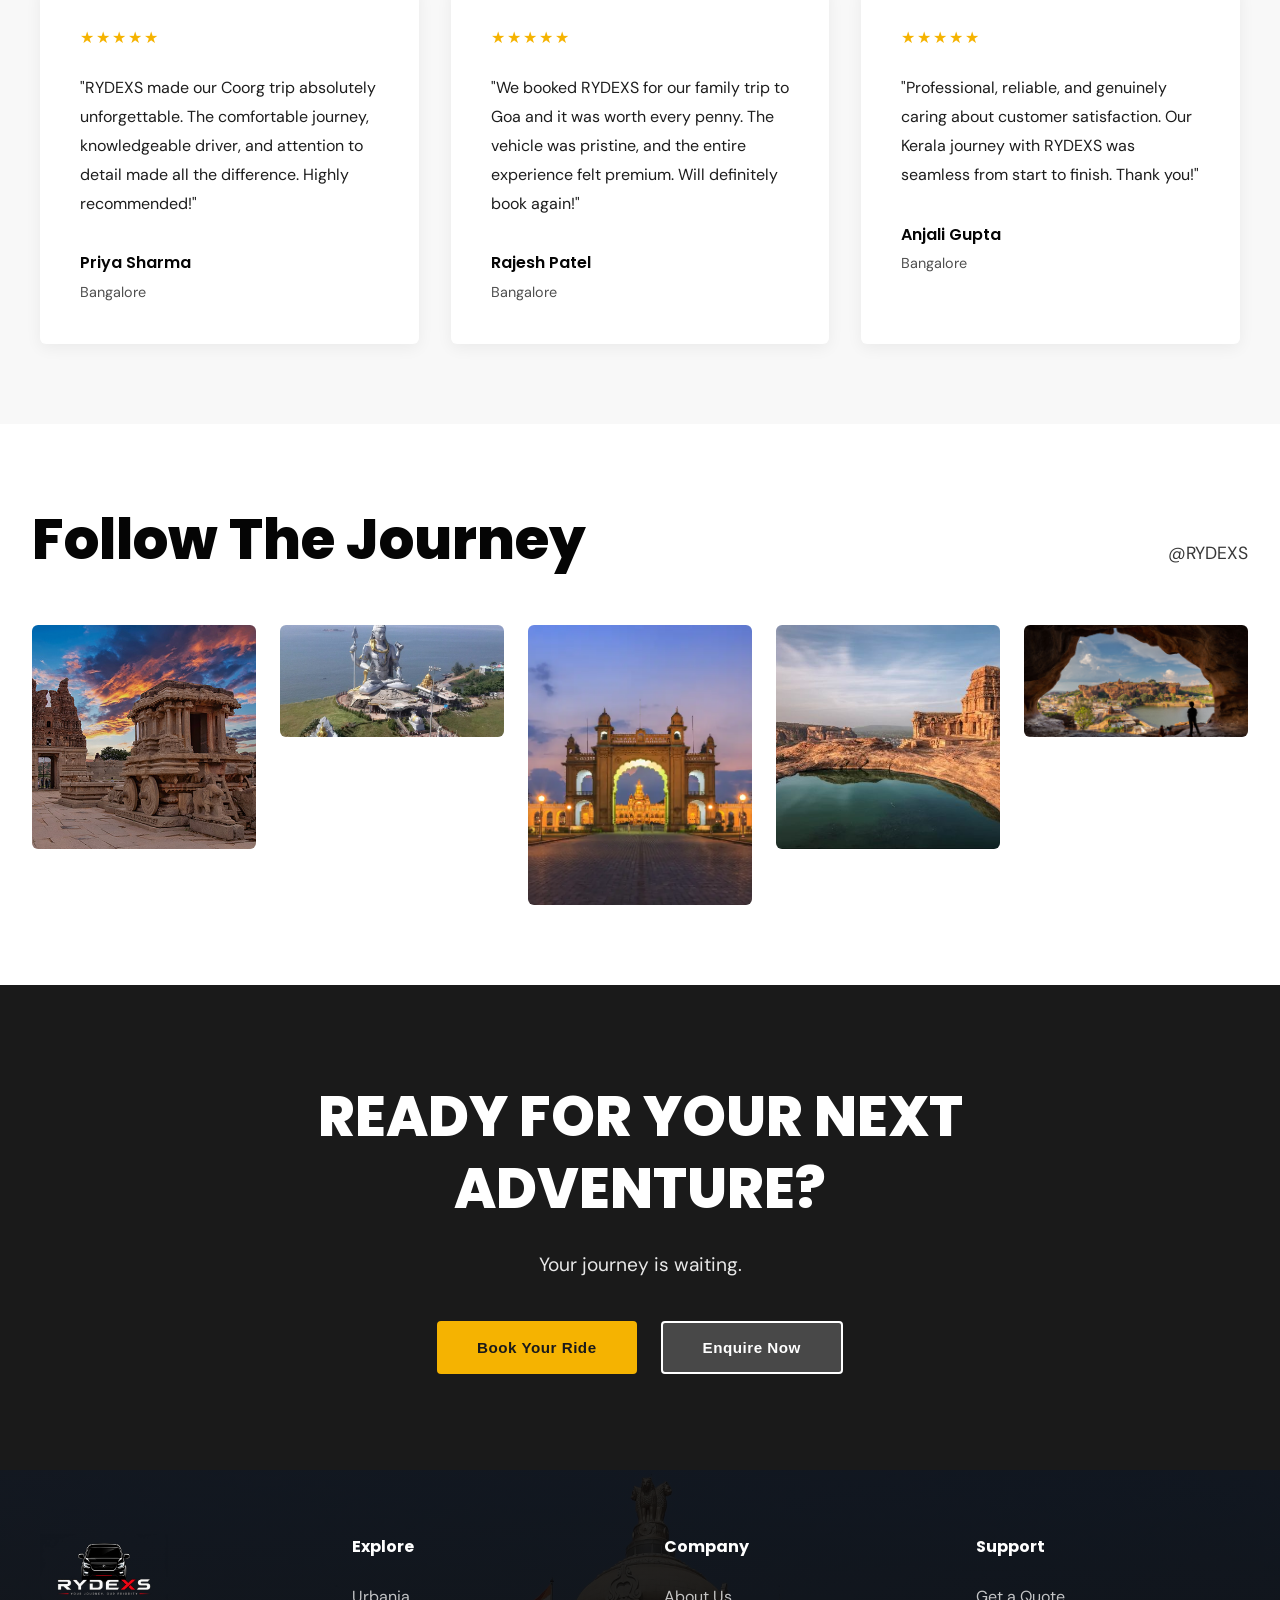
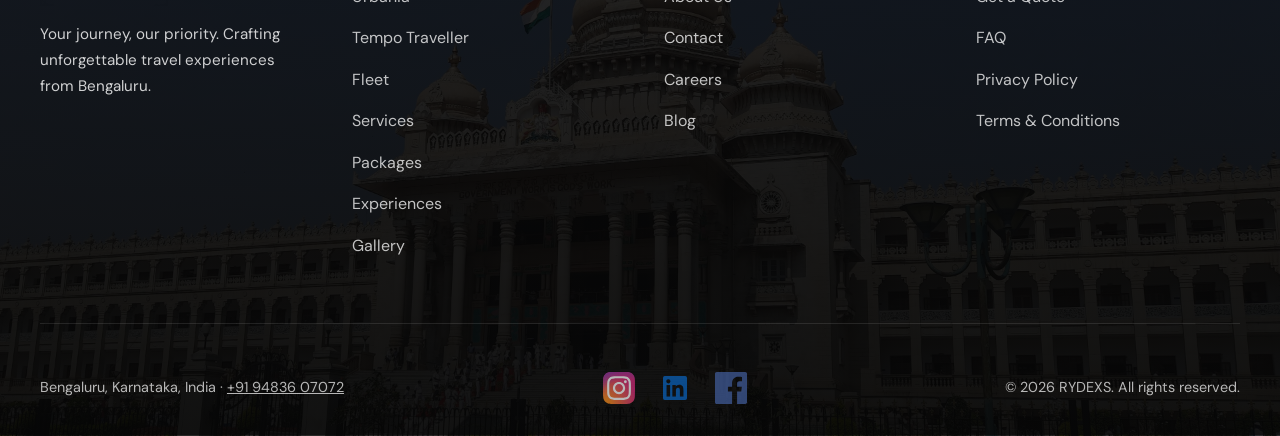
==== commit cba32e65: "Add files via upload" ====
--- a/frontend/index.html
+++ b/frontend/index.html
@@ -35,7 +35,7 @@
         <p class="hero-tagline hero-reveal" style="animation-delay: 0.62s;">Bengaluru's&nbsp;#1 chauffeur service &mdash; home to the city's <span class="hl-accent">largest premium Urbania fleet</span>.</p>
         <div class="hero-buttons hero-reveal" style="animation-delay: 0.7s;">
           <a href="fleet.html" class="btn btn-primary btn-nav-link">EXPLORE FLEET</a>
-          <button class="btn btn-secondary">PLAN YOUR TRIP</button>
+          <button class="btn btn-secondary">Book Your Ride</button>
         </div>
       </div>
     </div>
@@ -139,7 +139,7 @@
 
   <!-- TRIP PLANNER CARD -->
   <div class="planner-container" id="planner">
-    <div class="planner-card" data-trip-planner></div>
+    <div class="planner-card" data-trip-planner data-title="Quick Book"></div>
   </div>
 
   <!-- FEATURED JOURNEYS -->
@@ -271,7 +271,7 @@
       <div class="corp-cta-box" style="margin-top: 4rem; padding: 2.5rem; background: #f8f8f8; border-radius: 8px; text-align: center;">
         <h3 style="font-family: 'Poppins', sans-serif; font-size: 1.5rem; margin-bottom: 1rem;">Ready to Plan Your Team's Next Adventure?</h3>
         <p style="opacity: 0.8; margin-bottom: 2rem; font-size: 1.05rem;">Get in touch with our corporate travel specialists for a personalized proposal.</p>
-        <button class="btn btn-primary">PLAN CORPORATE TRAVEL</button>
+        <button class="btn btn-primary">Enquire Now</button>
       </div>
     </div>
   </section>
@@ -281,7 +281,7 @@
     <div class="custom-cta-content">
       <h2>YOUR TRIP.<br>YOUR WAY.</h2>
       <p>Have somewhere in mind? Tell us where you want to go and we'll help create the journey around you.</p>
-      <button class="btn btn-primary">PLAN A CUSTOM TRIP</button>
+      <button class="btn btn-primary">Book Your Ride</button>
     </div>
   </section>
 
@@ -349,8 +349,8 @@
       <h2 class="section-heading" style="color: white;">READY FOR YOUR NEXT ADVENTURE?</h2>
       <p style="color: rgba(255, 255, 255, 0.9); font-size: 1.2rem; margin-bottom: 2.5rem;">Your journey is waiting.</p>
       <div style="display: flex; gap: 1.5rem; justify-content: center; flex-wrap: wrap;">
-        <button class="btn btn-primary">PLAN YOUR TRIP</button>
-        <button class="btn btn-secondary">CONTACT US</button>
+        <button class="btn btn-primary">Book Your Ride</button>
+        <button class="btn btn-secondary">Enquire Now</button>
       </div>
     </div>
   </section>
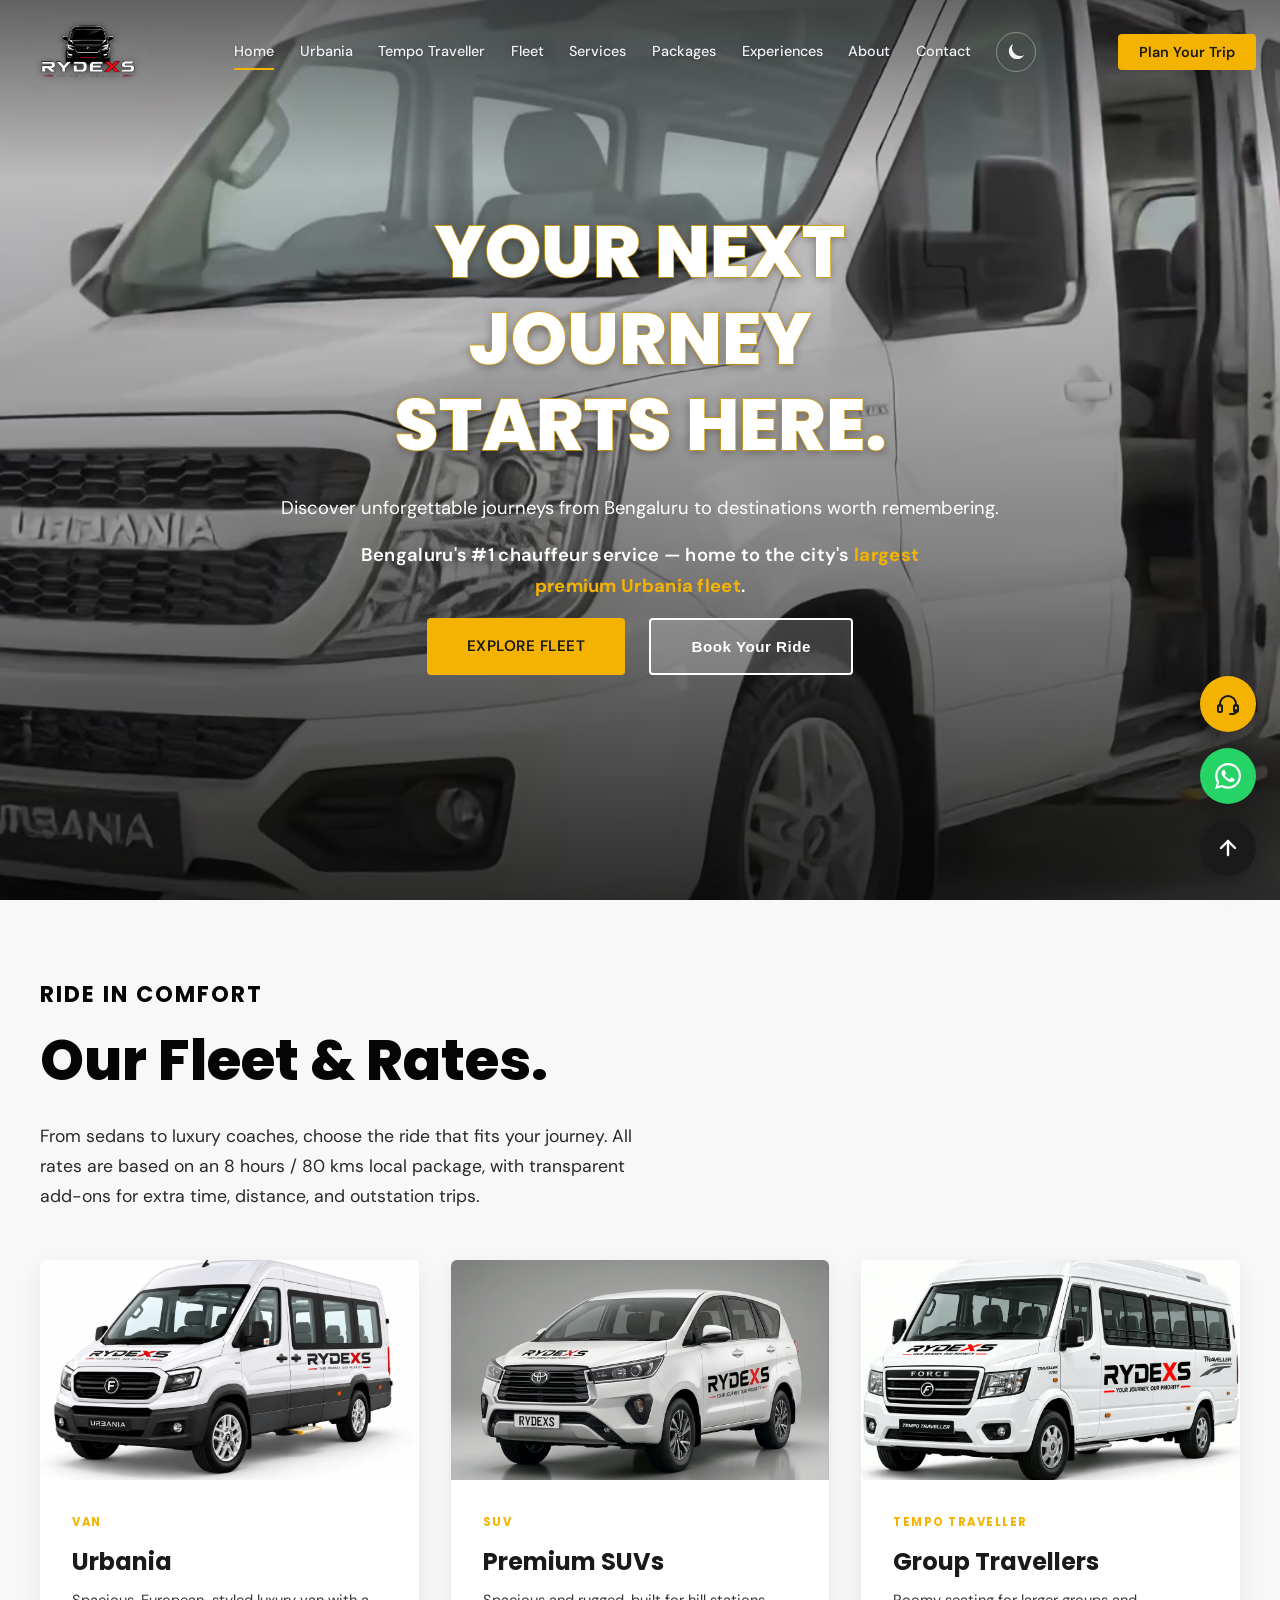
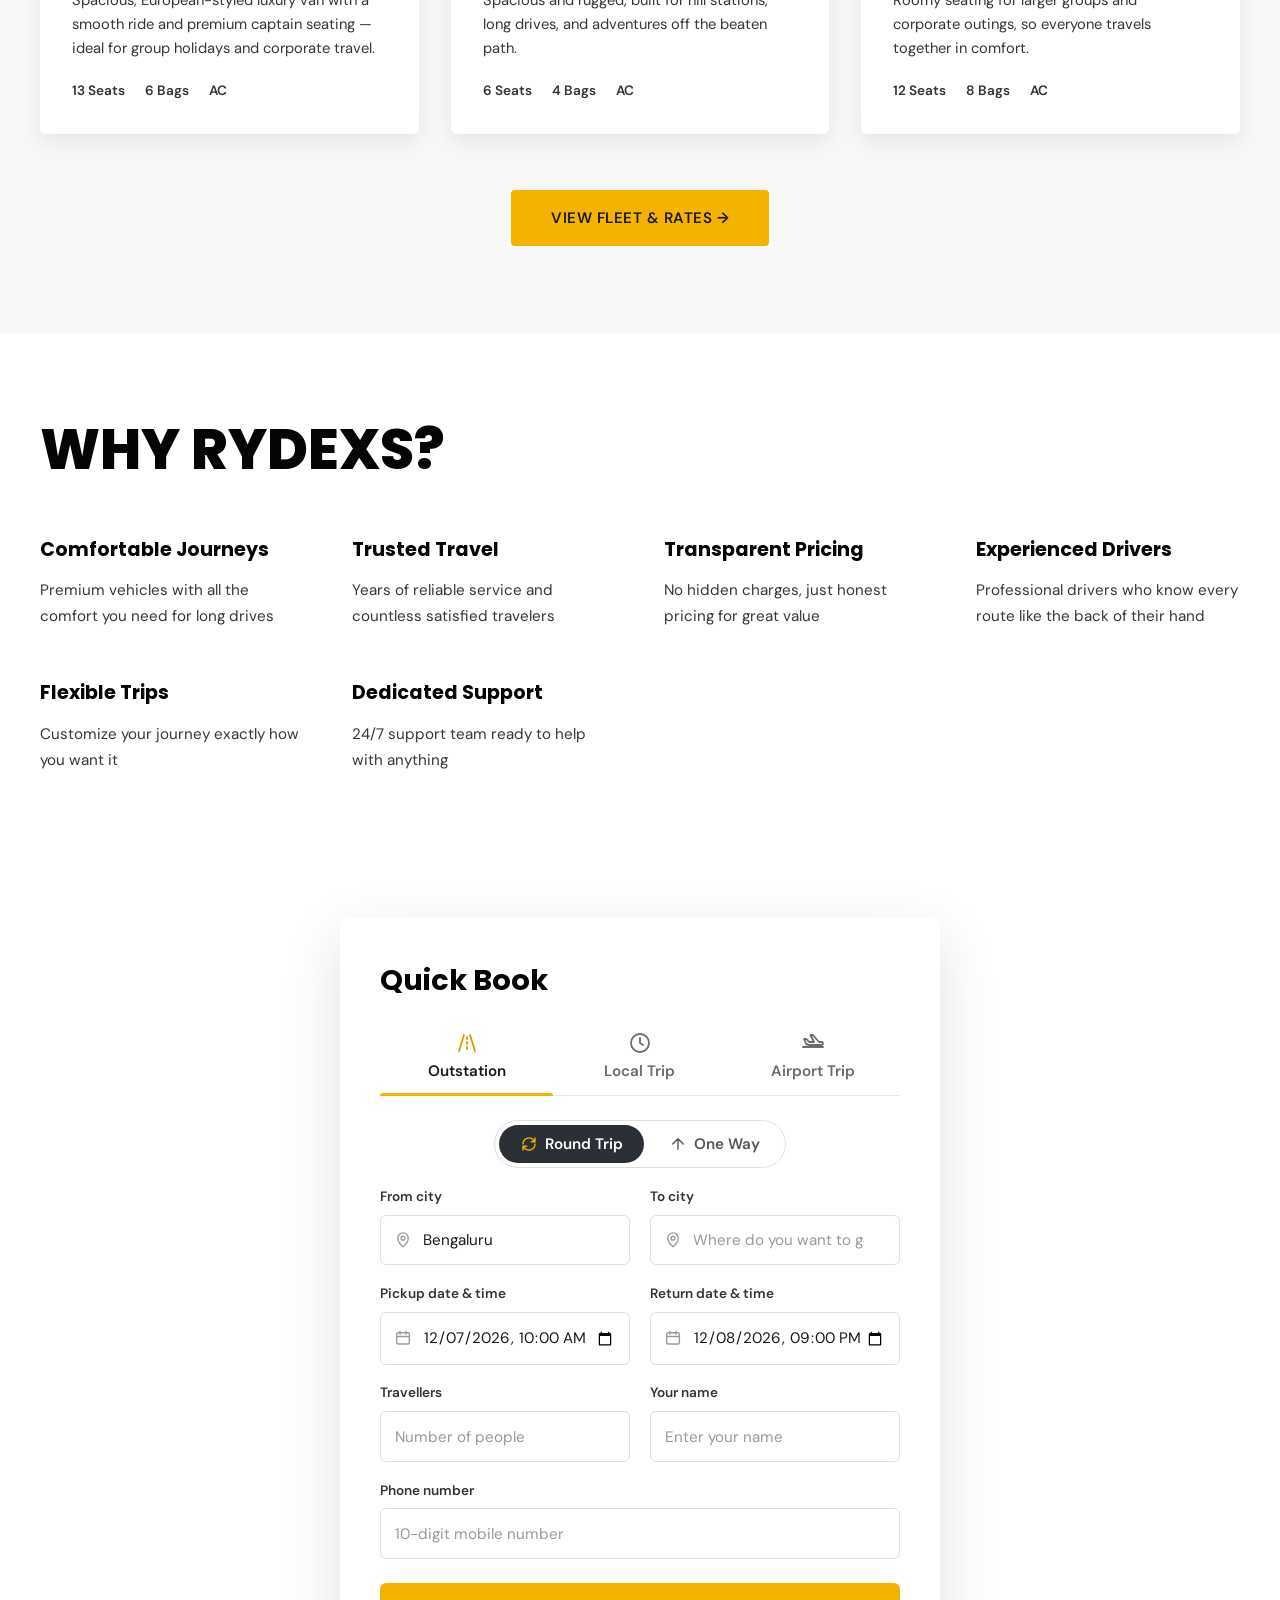
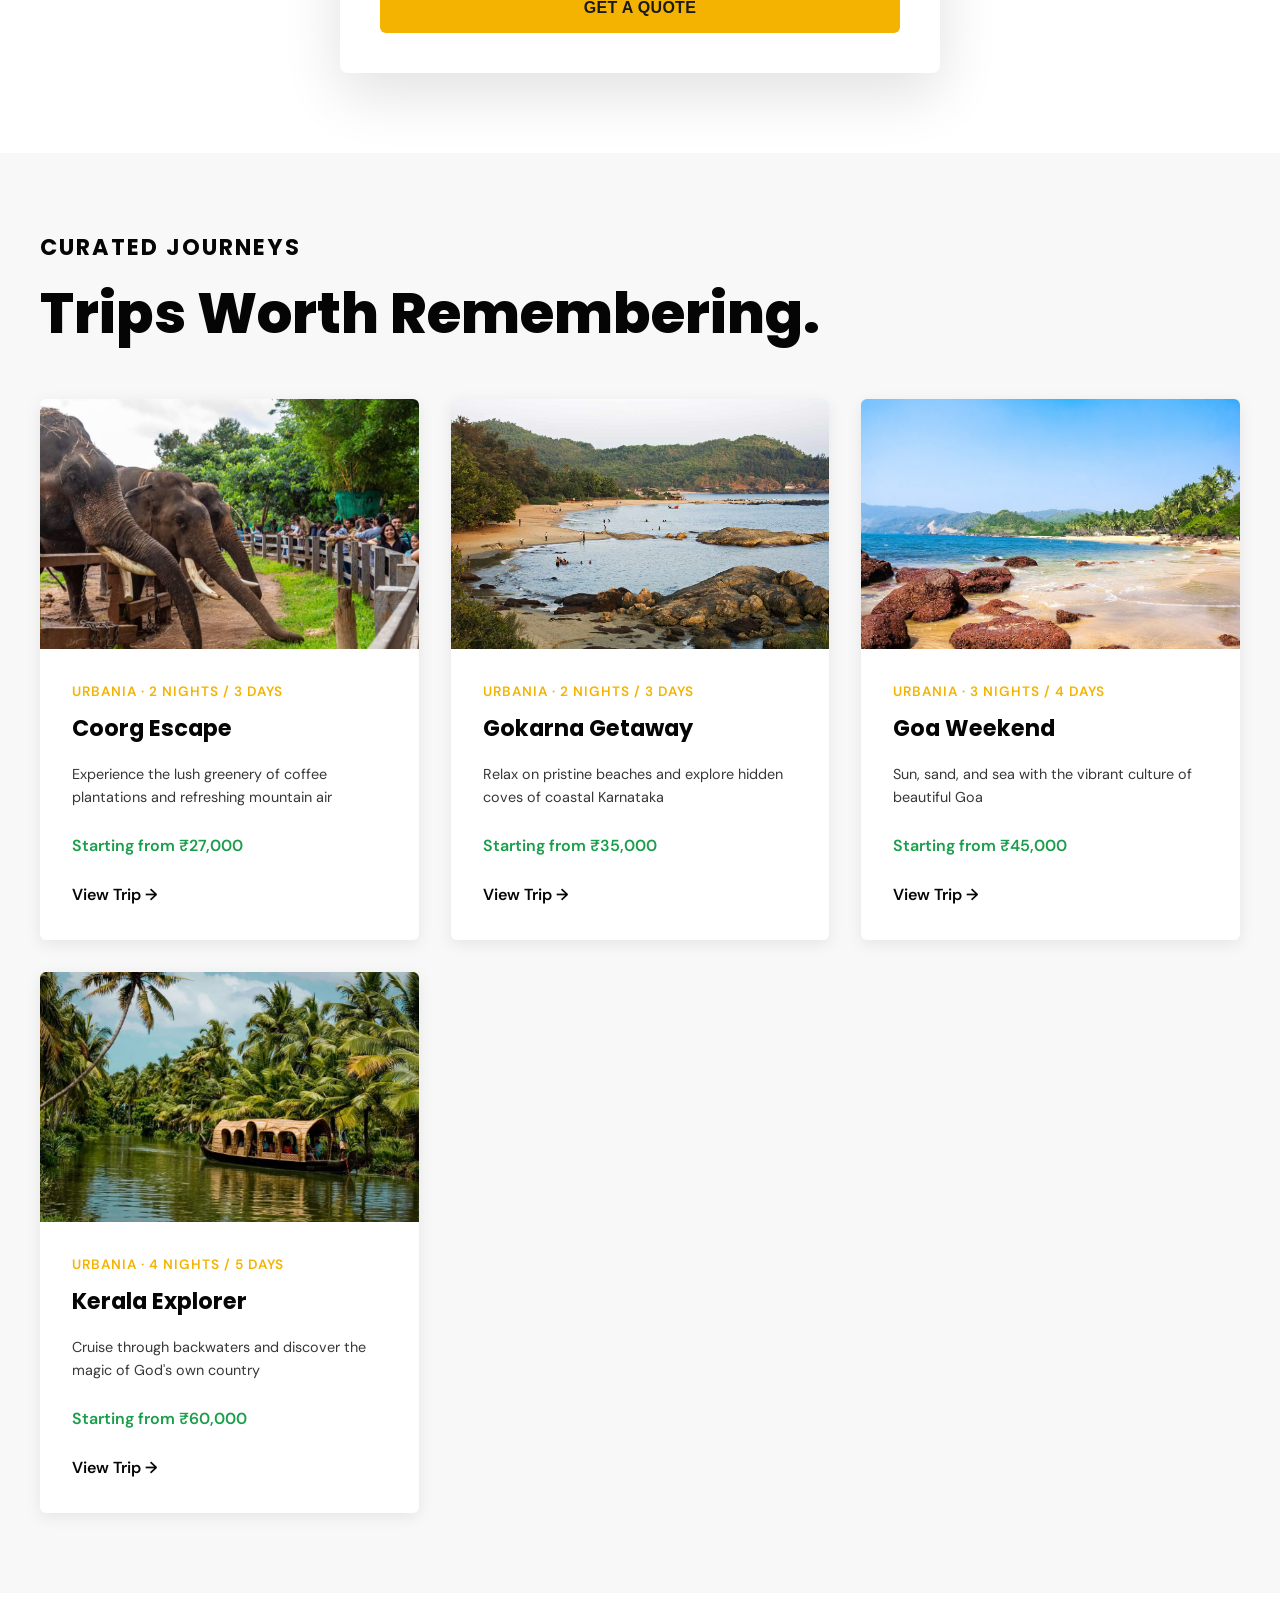
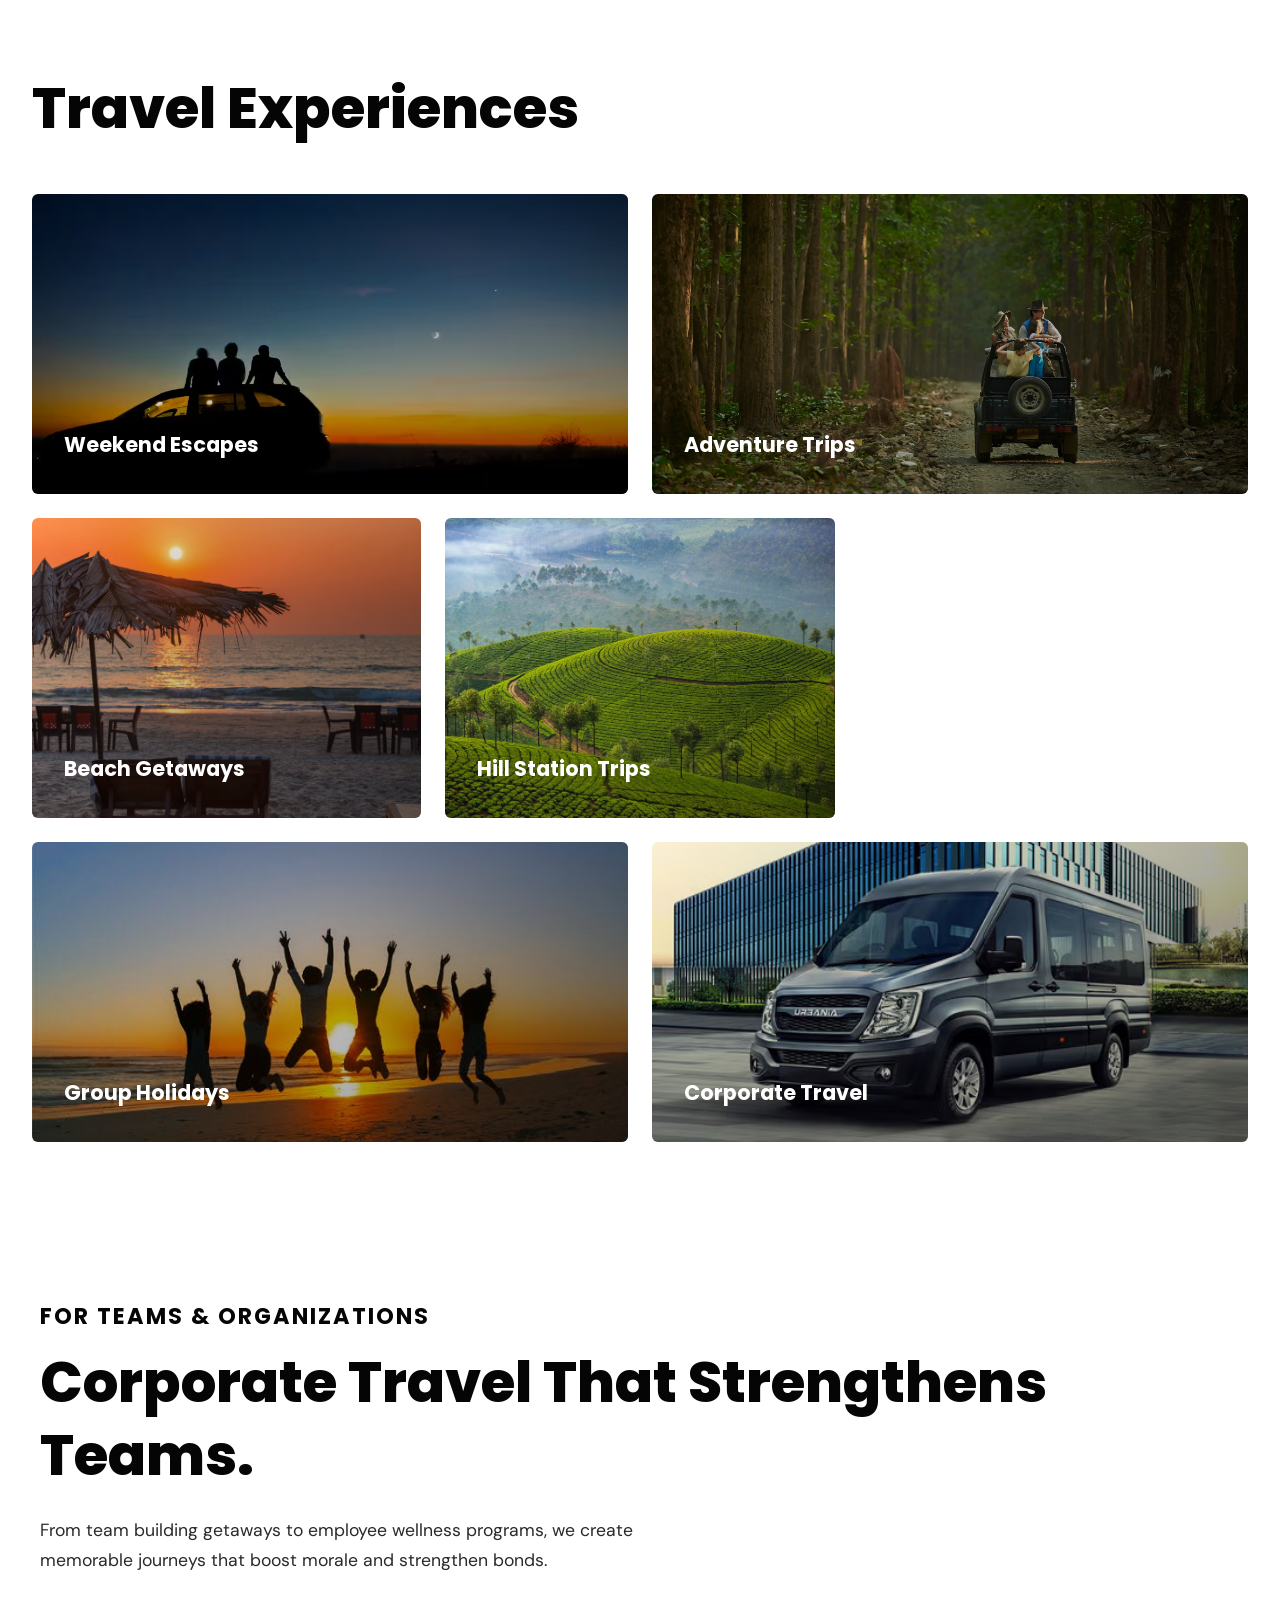
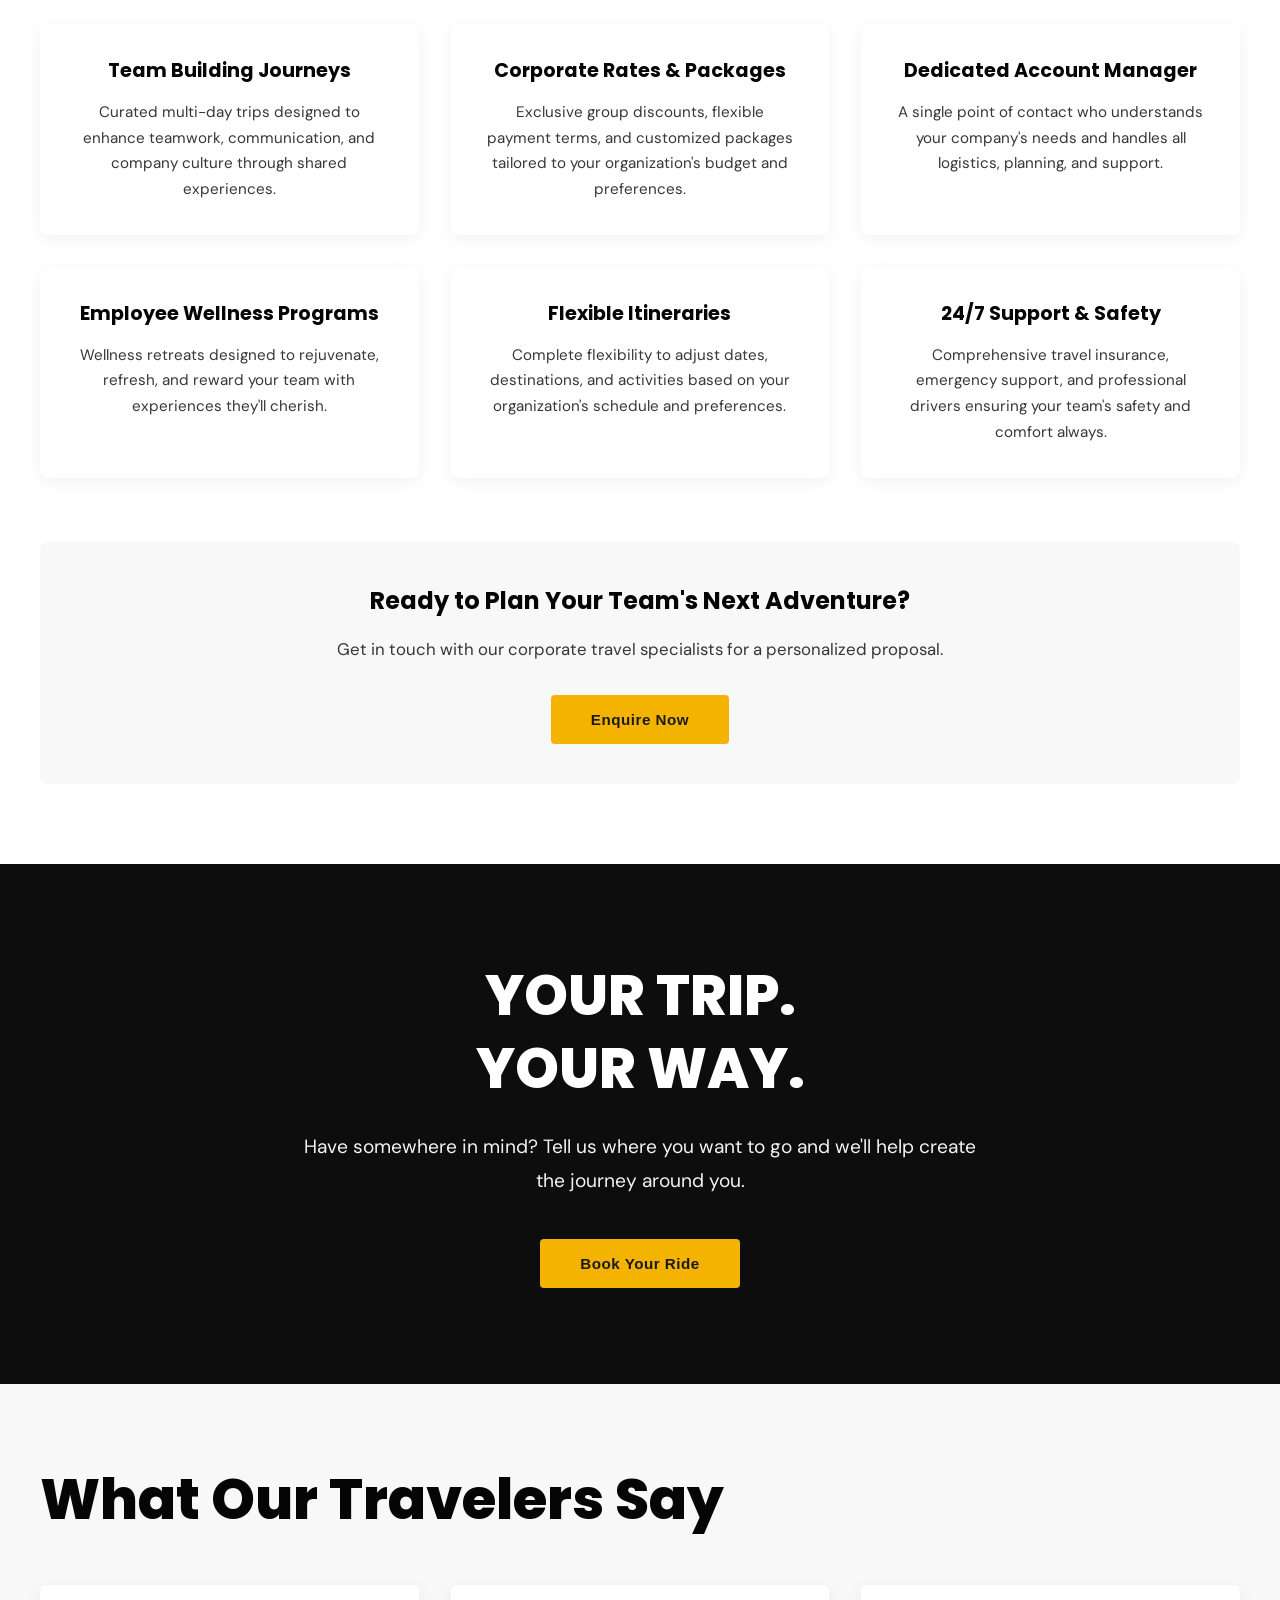
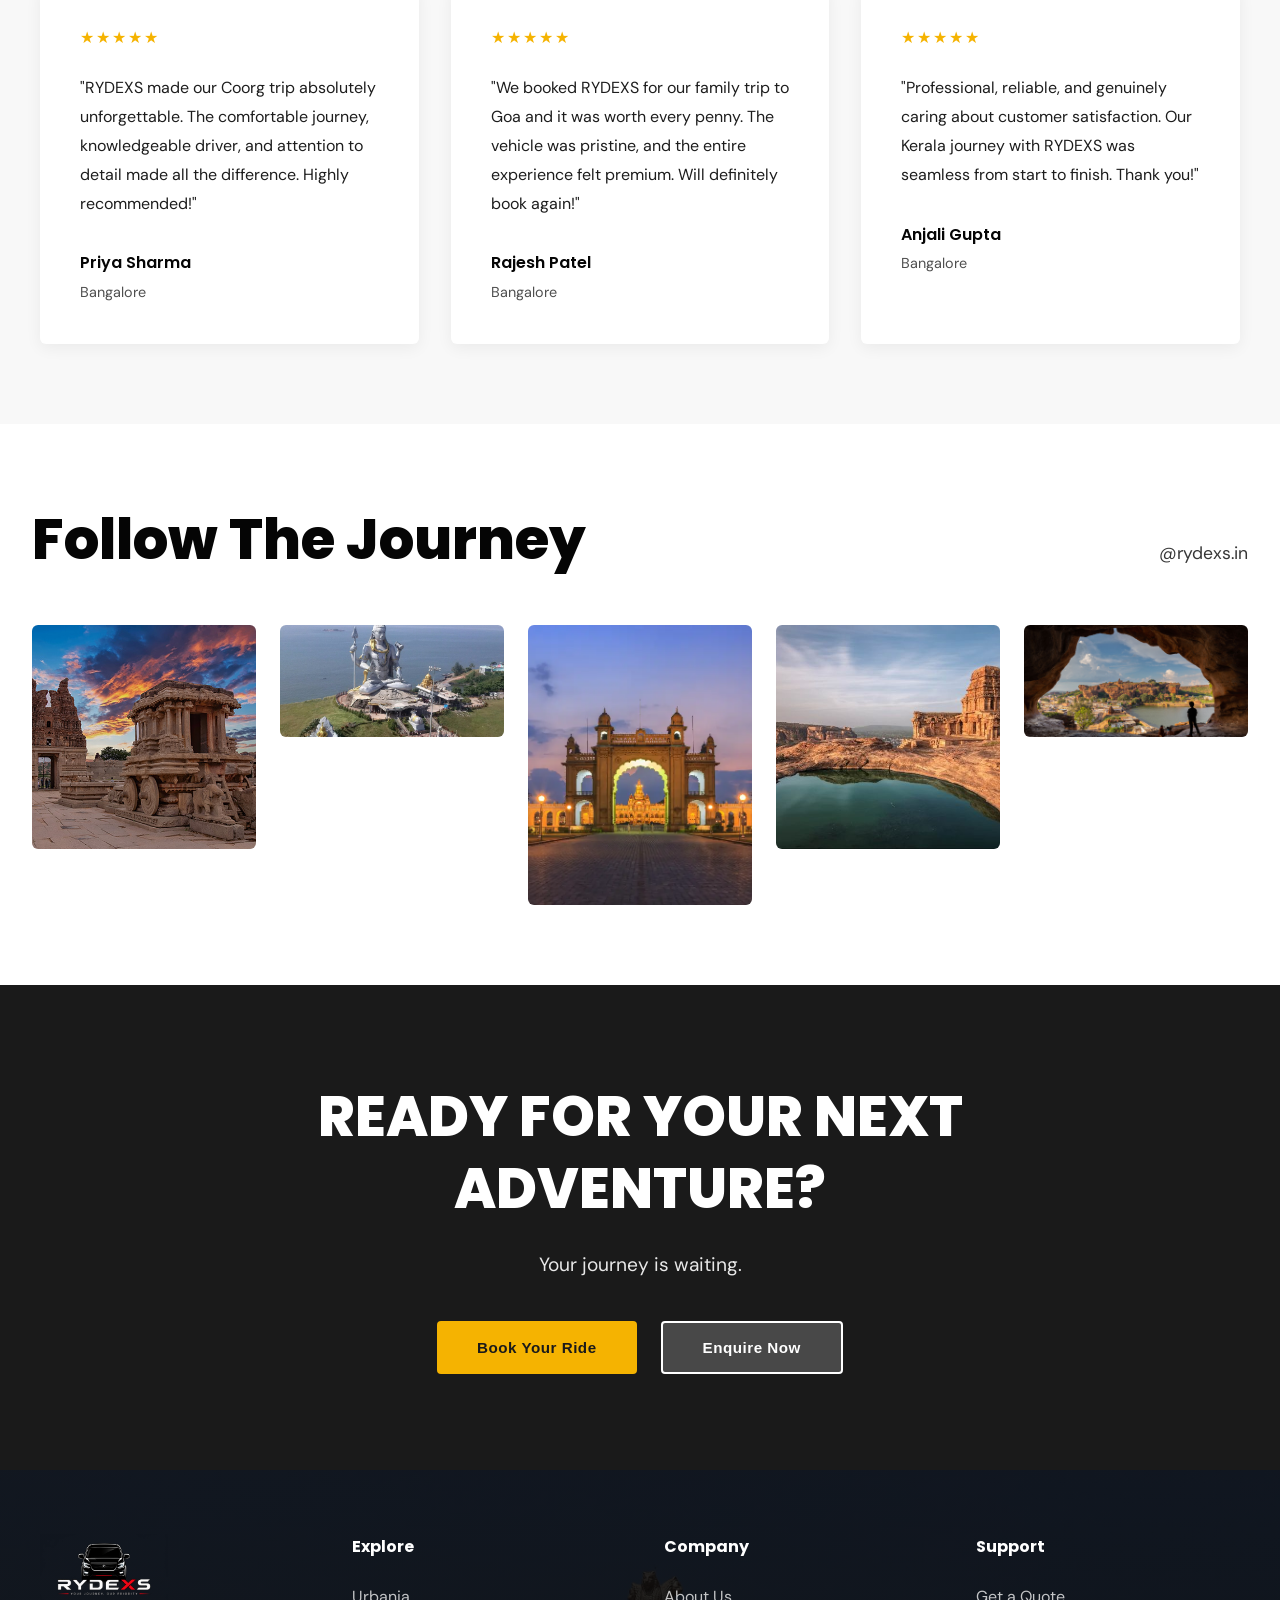
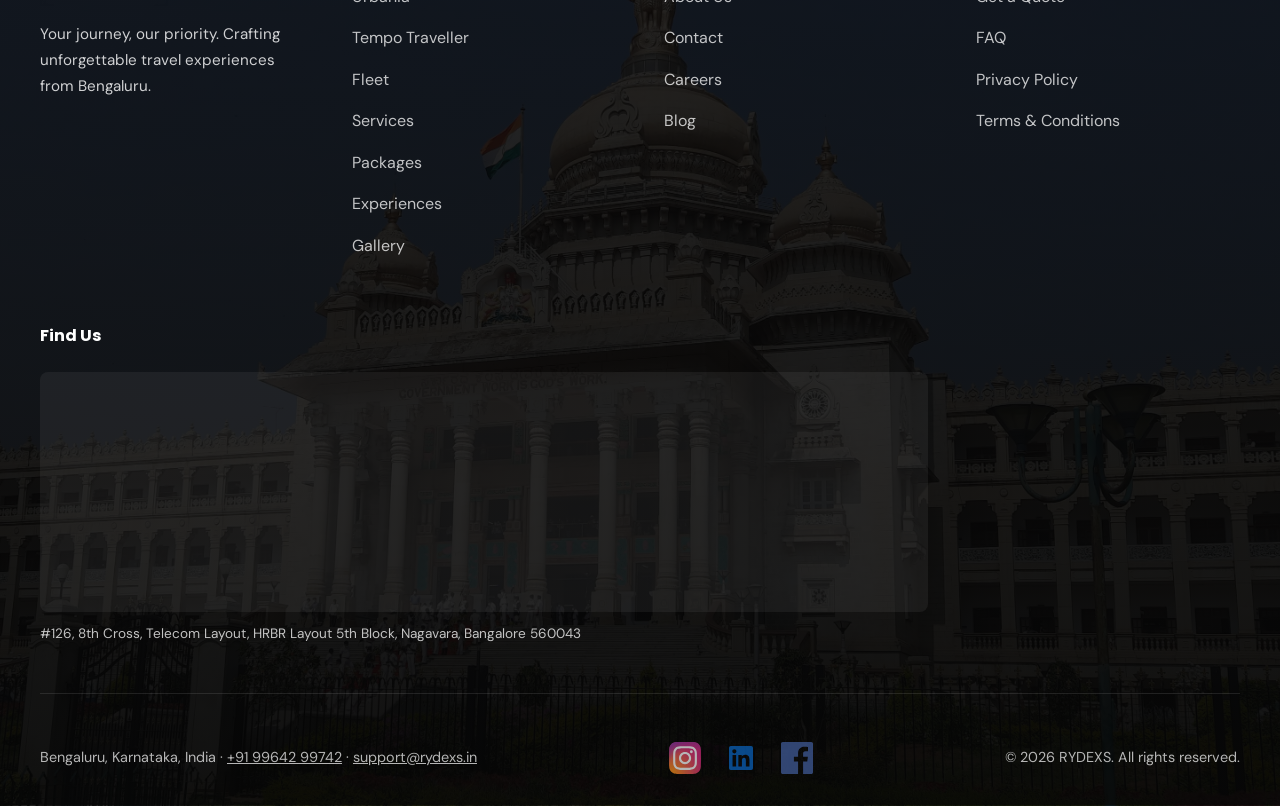
==== commit 58bd8837: "Add files via upload" ====
--- a/frontend/index.html
+++ b/frontend/index.html
@@ -152,44 +152,44 @@
         <div class="journey-card">
           <div class="journey-img" style="background-image: url('coorg.png');"></div>
           <div class="journey-body">
-            <div class="journey-meta">2 NIGHTS / 3 DAYS</div>
+            <div class="journey-meta">URBANIA · 2 NIGHTS / 3 DAYS</div>
             <h4 class="journey-title">Coorg Escape</h4>
             <p class="journey-desc">Experience the lush greenery of coffee plantations and refreshing mountain air</p>
-            <p class="journey-price">Starting from ₹XX,XXX</p>
-            <a href="#" class="journey-link">View Trip →</a>
+            <p class="journey-price">Starting from ₹27,000</p>
+            <a href="urbania.html" class="journey-link">View Trip →</a>
           </div>
         </div>
 
         <div class="journey-card">
           <div class="journey-img" style="background-image: url('gokarna.jpg');"></div>
           <div class="journey-body">
-            <div class="journey-meta">2 NIGHTS / 3 DAYS</div>
+            <div class="journey-meta">URBANIA · 2 NIGHTS / 3 DAYS</div>
             <h4 class="journey-title">Gokarna Getaway</h4>
             <p class="journey-desc">Relax on pristine beaches and explore hidden coves of coastal Karnataka</p>
-            <p class="journey-price">Starting from ₹XX,XXX</p>
-            <a href="#" class="journey-link">View Trip →</a>
+            <p class="journey-price">Starting from ₹35,000</p>
+            <a href="urbania.html" class="journey-link">View Trip →</a>
           </div>
         </div>
 
         <div class="journey-card">
           <div class="journey-img" style="background-image: url('goa.jpg');"></div>
           <div class="journey-body">
-            <div class="journey-meta">3 NIGHTS / 4 DAYS</div>
+            <div class="journey-meta">URBANIA · 3 NIGHTS / 4 DAYS</div>
             <h4 class="journey-title">Goa Weekend</h4>
             <p class="journey-desc">Sun, sand, and sea with the vibrant culture of beautiful Goa</p>
-            <p class="journey-price">Starting from ₹XX,XXX</p>
-            <a href="#" class="journey-link">View Trip →</a>
+            <p class="journey-price">Starting from ₹45,000</p>
+            <a href="urbania.html" class="journey-link">View Trip →</a>
           </div>
         </div>
 
         <div class="journey-card">
           <div class="journey-img" style="background-image: url('kerala.png');"></div>
           <div class="journey-body">
-            <div class="journey-meta">4 NIGHTS / 5 DAYS</div>
+            <div class="journey-meta">URBANIA · 4 NIGHTS / 5 DAYS</div>
             <h4 class="journey-title">Kerala Explorer</h4>
             <p class="journey-desc">Cruise through backwaters and discover the magic of God's own country</p>
-            <p class="journey-price">Starting from ₹XX,XXX</p>
-            <a href="#" class="journey-link">View Trip →</a>
+            <p class="journey-price">Starting from ₹60,000</p>
+            <a href="urbania.html" class="journey-link">View Trip →</a>
           </div>
         </div>
       </div>
@@ -218,11 +218,11 @@
           <div class="experience-label">Hill Station Trips</div>
         </div>
 
-        <div class="experience-card" style="background-image: url('https://images.unsplash.com/photo-1469854523086-cc02fe5d8800?w=1000&h=600&fit=crop');">
+        <div class="experience-card" style="background-image: url('images.jpeg');">
           <div class="experience-label">Group Holidays</div>
         </div>
 
-        <div class="experience-card" style="background-image: url('https://images.unsplash.com/photo-1557821552-17105176677c?w=1000&h=600&fit=crop');">
+        <div class="experience-card" style="background-image: url('force-urbania.jpg');">
           <div class="experience-label">Corporate Travel</div>
         </div>
       </div>
@@ -320,7 +320,7 @@
     <div style="max-width: 1400px; margin: 0 auto;">
       <div style="display: flex; align-items: baseline; justify-content: space-between; flex-wrap: wrap; gap: 1rem; margin-bottom: 3rem;">
         <h2 class="section-heading" style="margin-bottom: 0;">Follow The Journey</h2>
-        <p style="font-size: 1.1rem; opacity: 0.8;">@RYDEXS</p>
+        <p style="font-size: 1.1rem; opacity: 0.8;">@rydexs.in</p>
       </div>
 
       <div class="gallery-grid">
--- a/frontend/css/base.css
+++ b/frontend/css/base.css
@@ -328,6 +328,59 @@
   color: #F5B301;
 }
 
+.footer-map {
+  position: relative;
+  display: flex;
+  align-items: center;
+  justify-content: center;
+  width: 100%;
+  height: 160px;
+  border-radius: 8px;
+  margin-bottom: 0.75rem;
+  overflow: hidden;
+  background: rgba(255, 255, 255, 0.06);
+  color: rgba(255, 255, 255, 0.35);
+}
+
+.footer-map-pin {
+  display: flex;
+}
+
+.footer-map iframe {
+  width: 100%;
+  height: 100%;
+  display: block;
+  border: 0;
+  filter: grayscale(0.2) contrast(1.05);
+}
+
+.footer-address {
+  font-size: 0.85rem;
+  line-height: 1.5;
+  opacity: 0.75;
+}
+
+/* On wider screens the map is alone on its own grid row (only 4 tracks fit
+   at the 1200px footer max-width), so let it claim the extra space instead
+   of staying pinned to a single narrow column. */
+@media (min-width: 700px) {
+  .footer-map-section {
+    grid-column: span 2;
+  }
+  .footer-map {
+    height: 200px;
+  }
+}
+
+@media (min-width: 1100px) {
+  .footer-map-section {
+    grid-column: span 3;
+  }
+  .footer-map {
+    height: 240px;
+  }
+}
+
 .footer-bottom {
   max-width: 1200px;
   margin: 0 auto;
--- a/frontend/css/home.css
+++ b/frontend/css/home.css
@@ -1470,6 +1470,18 @@
 
 .page-hero p{max-width:650px;font-size:1.12rem;line-height:1.8;color:rgba(255,255,255,.9)}
 
+/* ==================== LEGAL PAGES ==================== */
+.legal-content{max-width:820px;margin:0 auto}
+.legal-updated{font-size:.9rem;opacity:.6;margin-bottom:3rem}
+.legal-section{margin-bottom:3rem}
+.legal-section:last-child{margin-bottom:0}
+.legal-section h3{font-family:'Poppins',sans-serif;font-size:1.4rem;font-weight:700;margin-bottom:1rem}
+.legal-section p{font-size:1rem;line-height:1.8;opacity:.85;margin-bottom:1rem}
+.legal-section p:last-child{margin-bottom:0}
+.legal-section ul{margin:0 0 1rem 1.25rem}
+.legal-section ul li{font-size:1rem;line-height:1.8;opacity:.85;margin-bottom:.5rem}
+.legal-section a{color:inherit;font-weight:600;text-decoration:underline}
+
 .about-intro{display:grid;grid-template-columns:minmax(0,1.15fr) minmax(300px,.85fr);gap:4rem;align-items:center}
 
 .about-copy p{margin-bottom:1.25rem;font-size:1.02rem;line-height:1.8;opacity:.88}
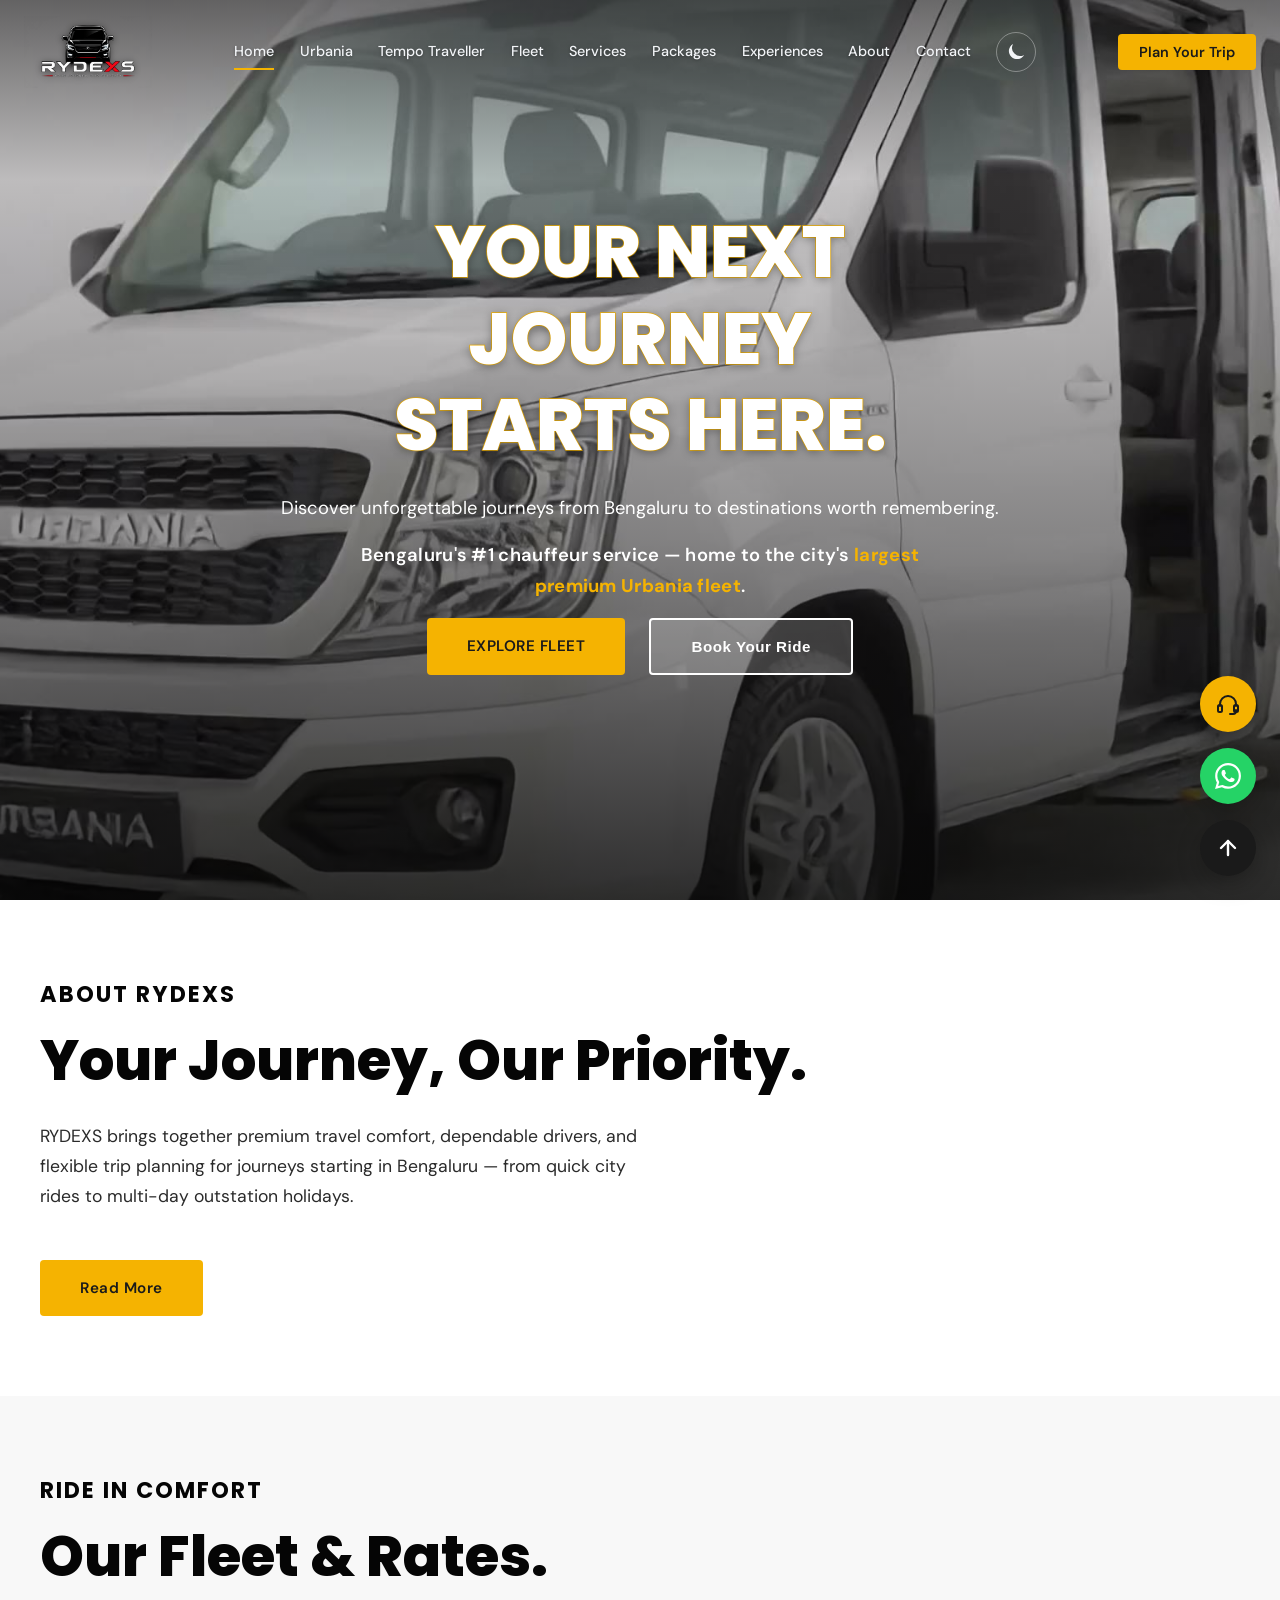
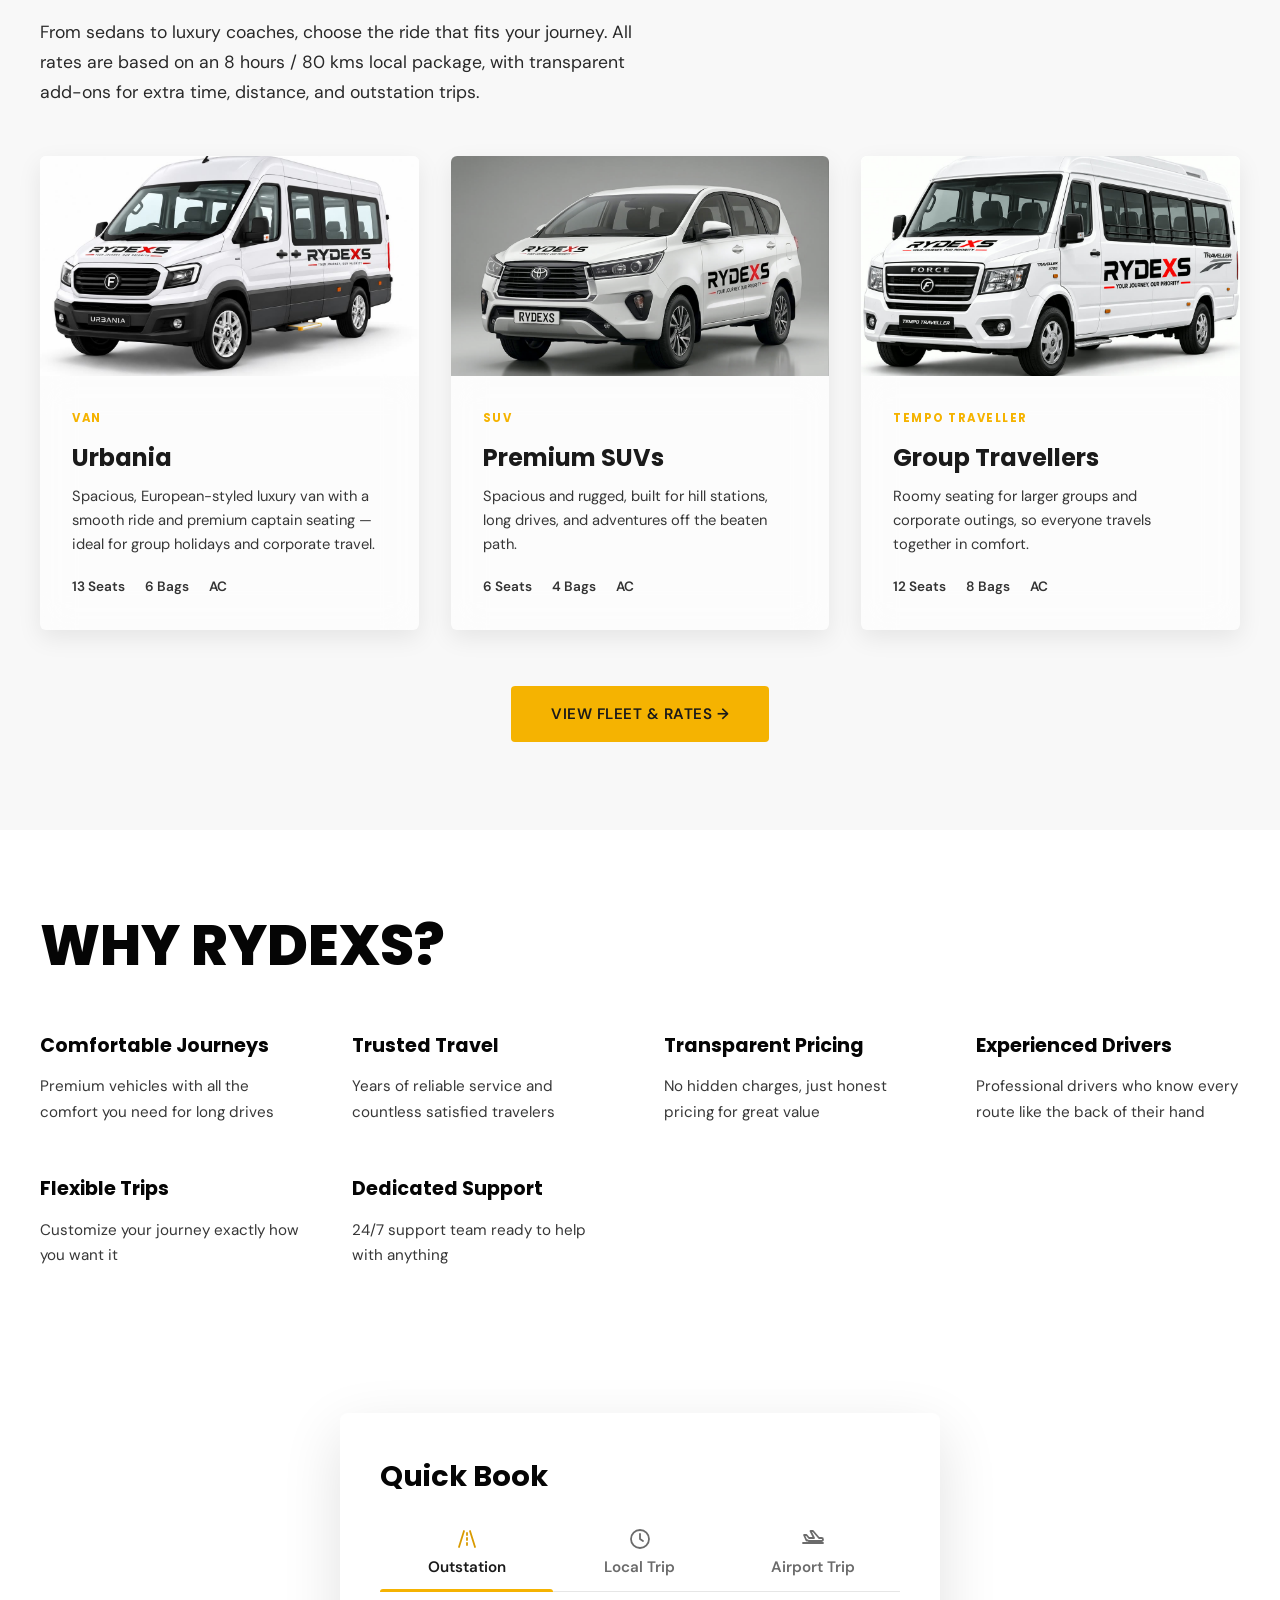
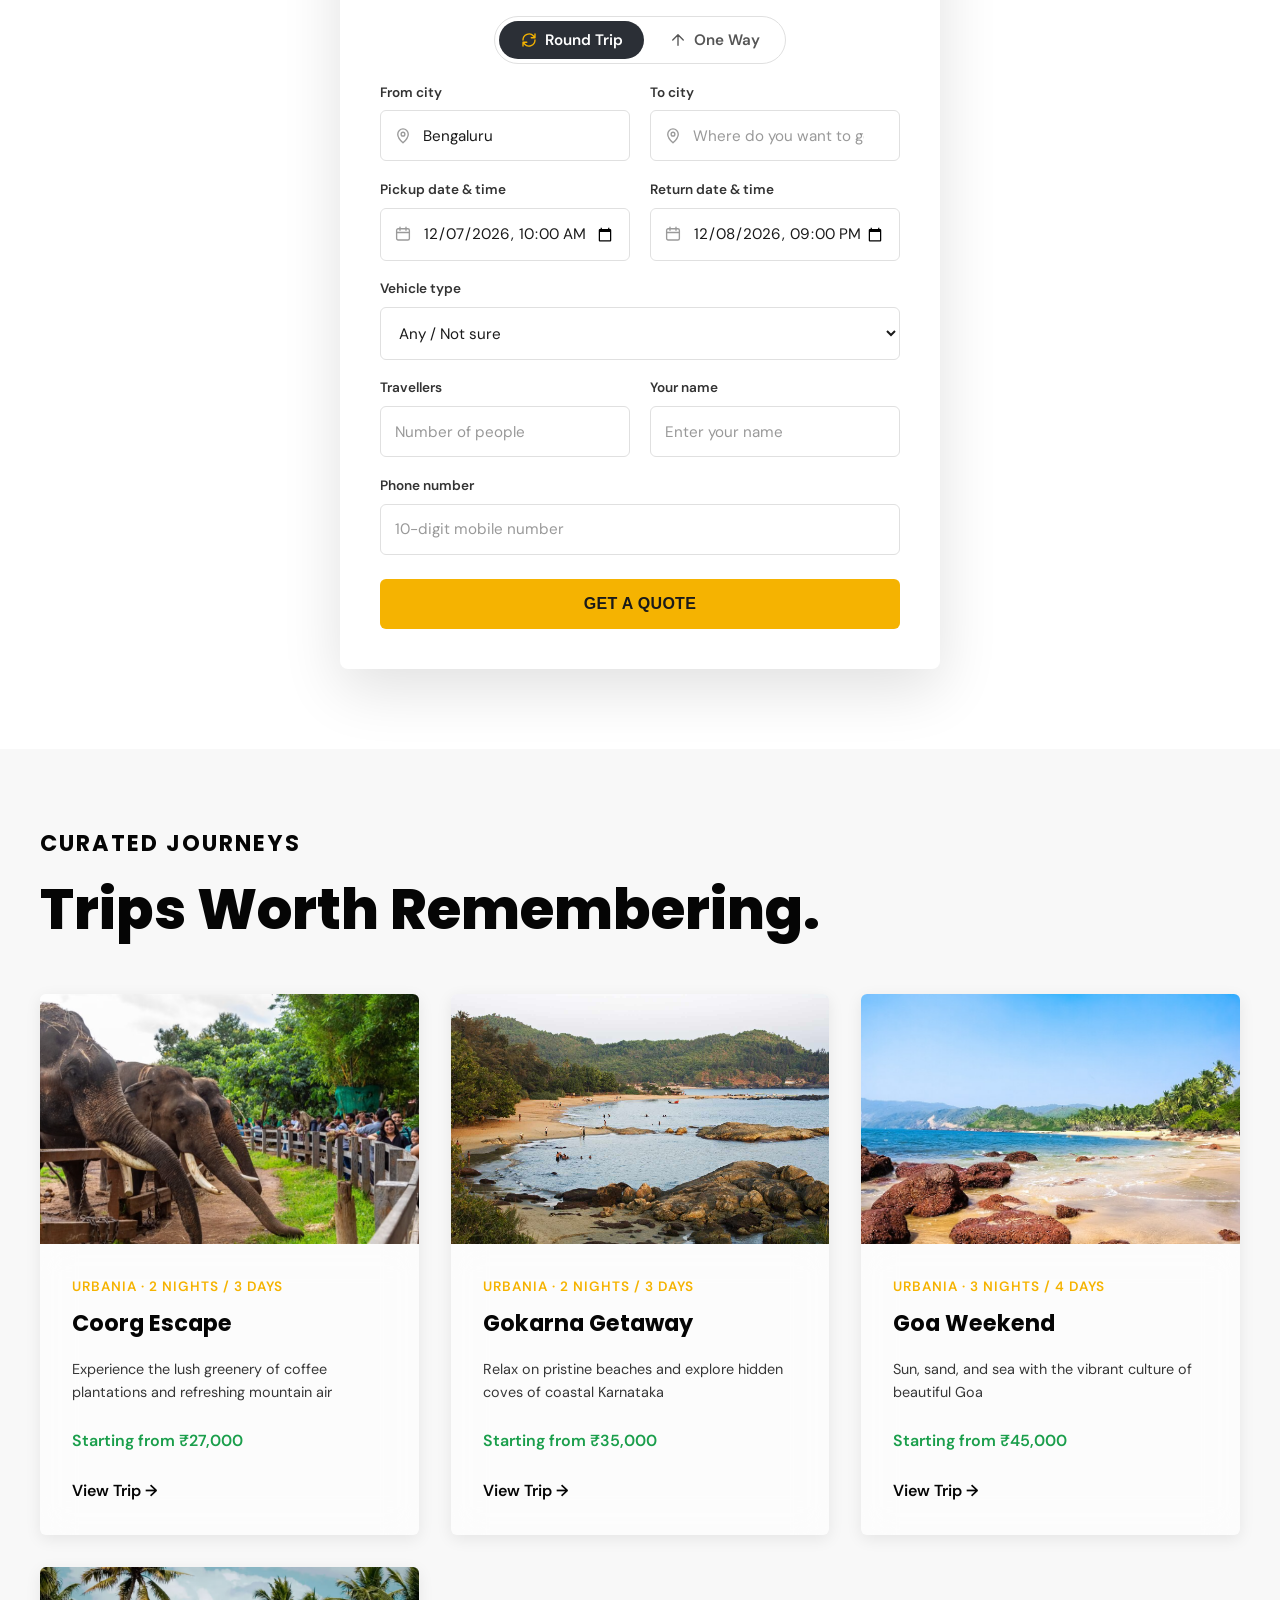
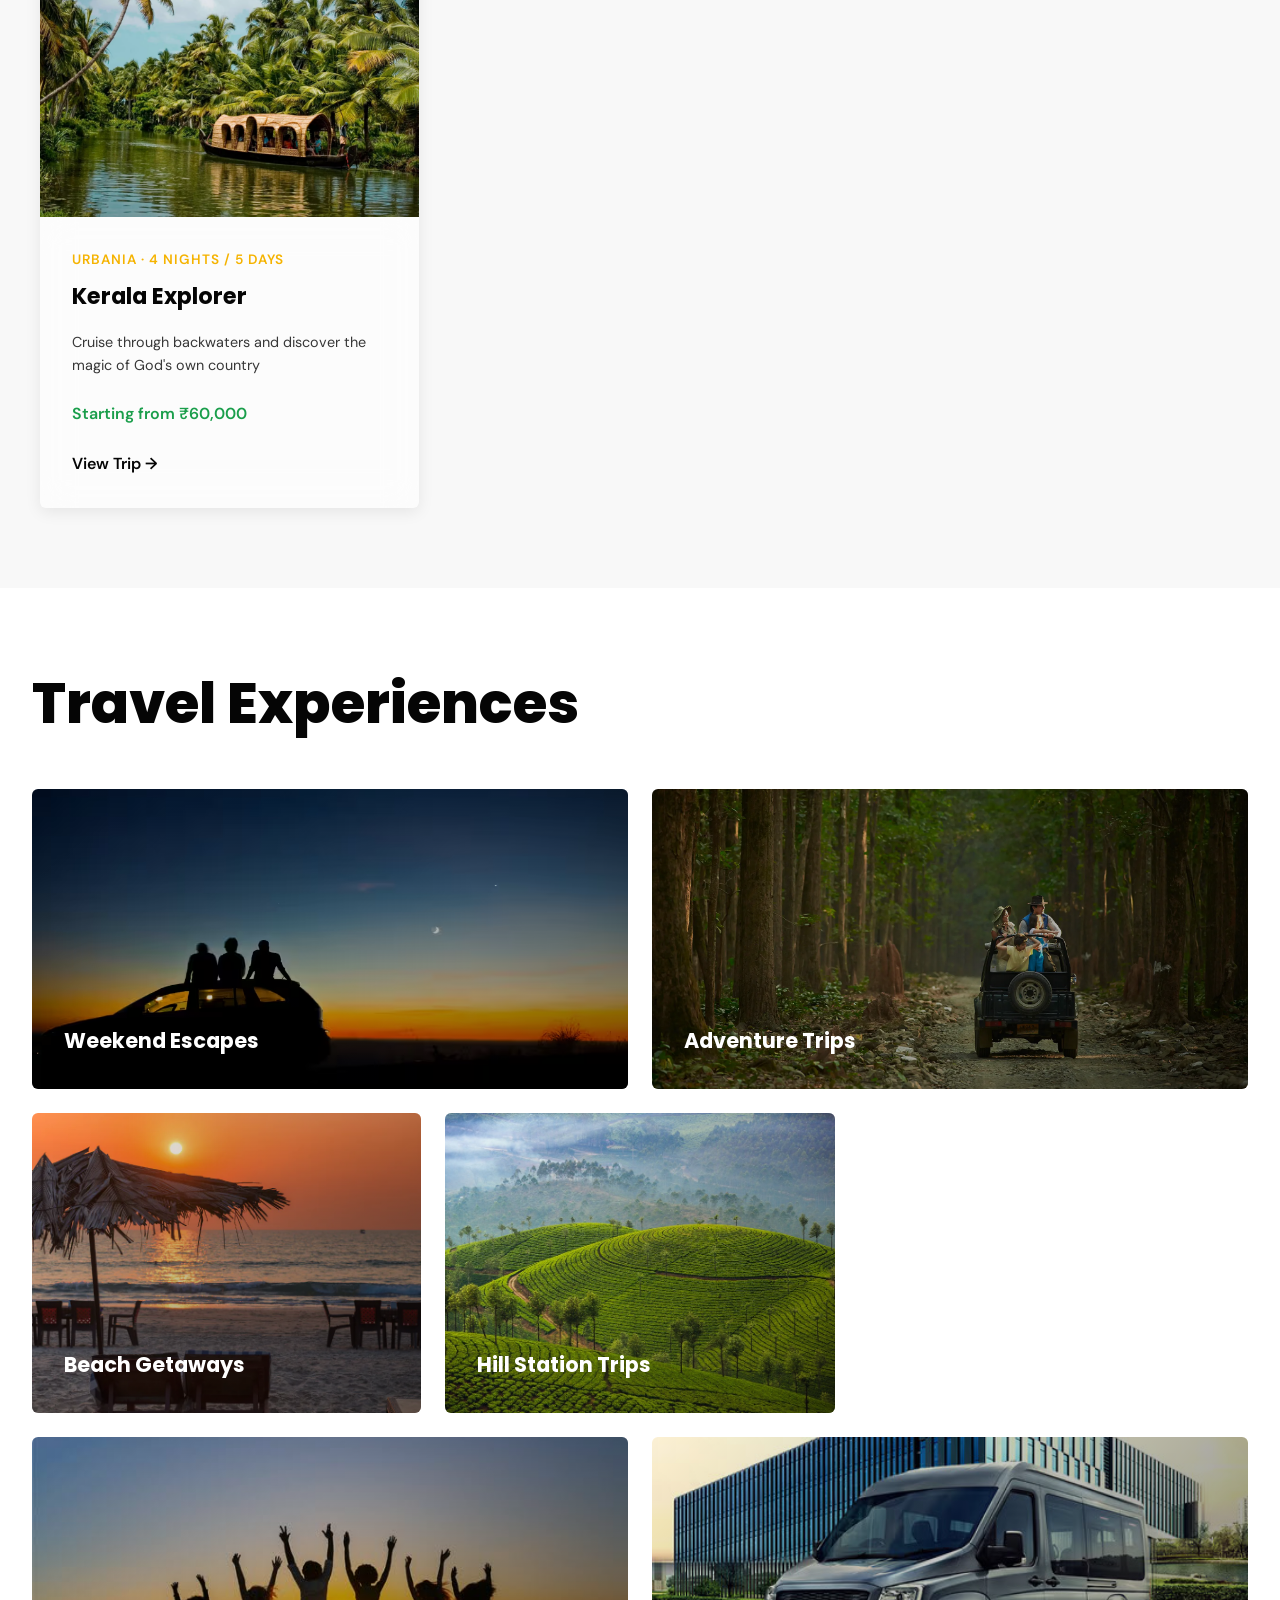
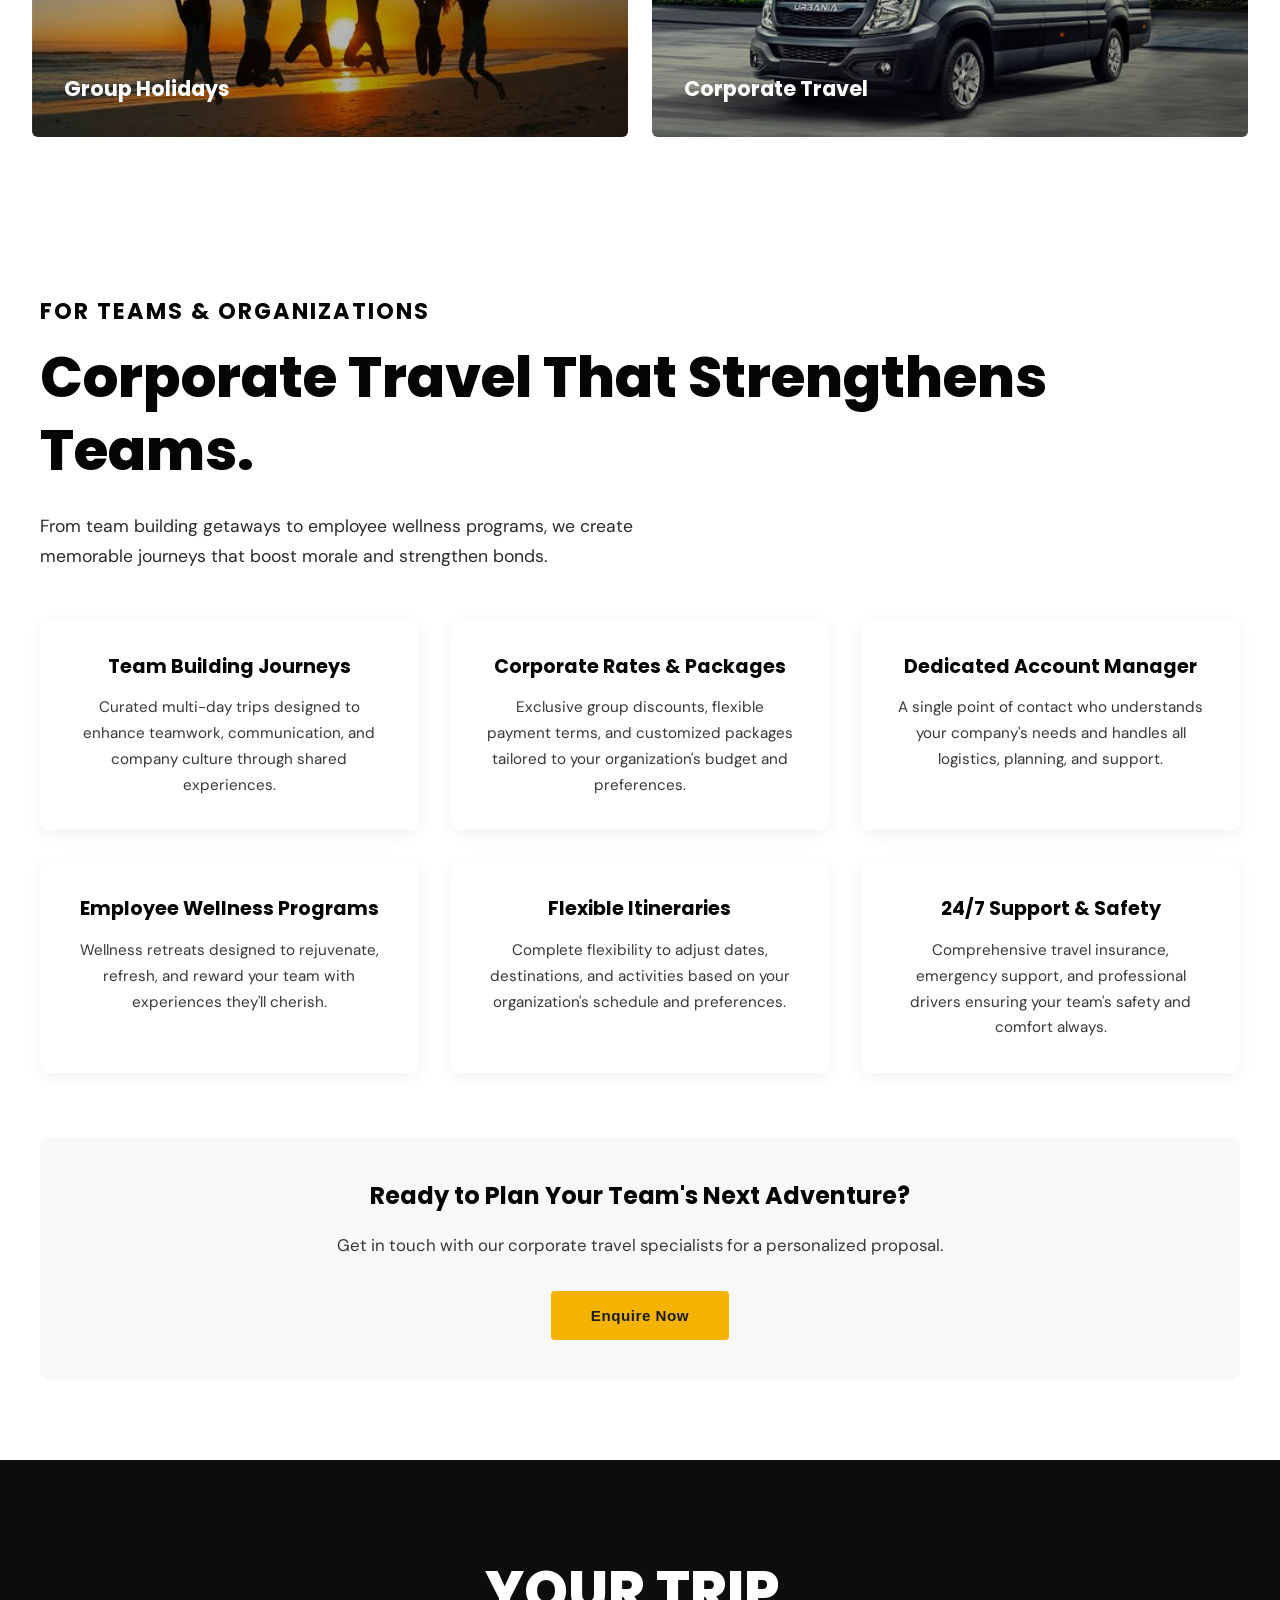
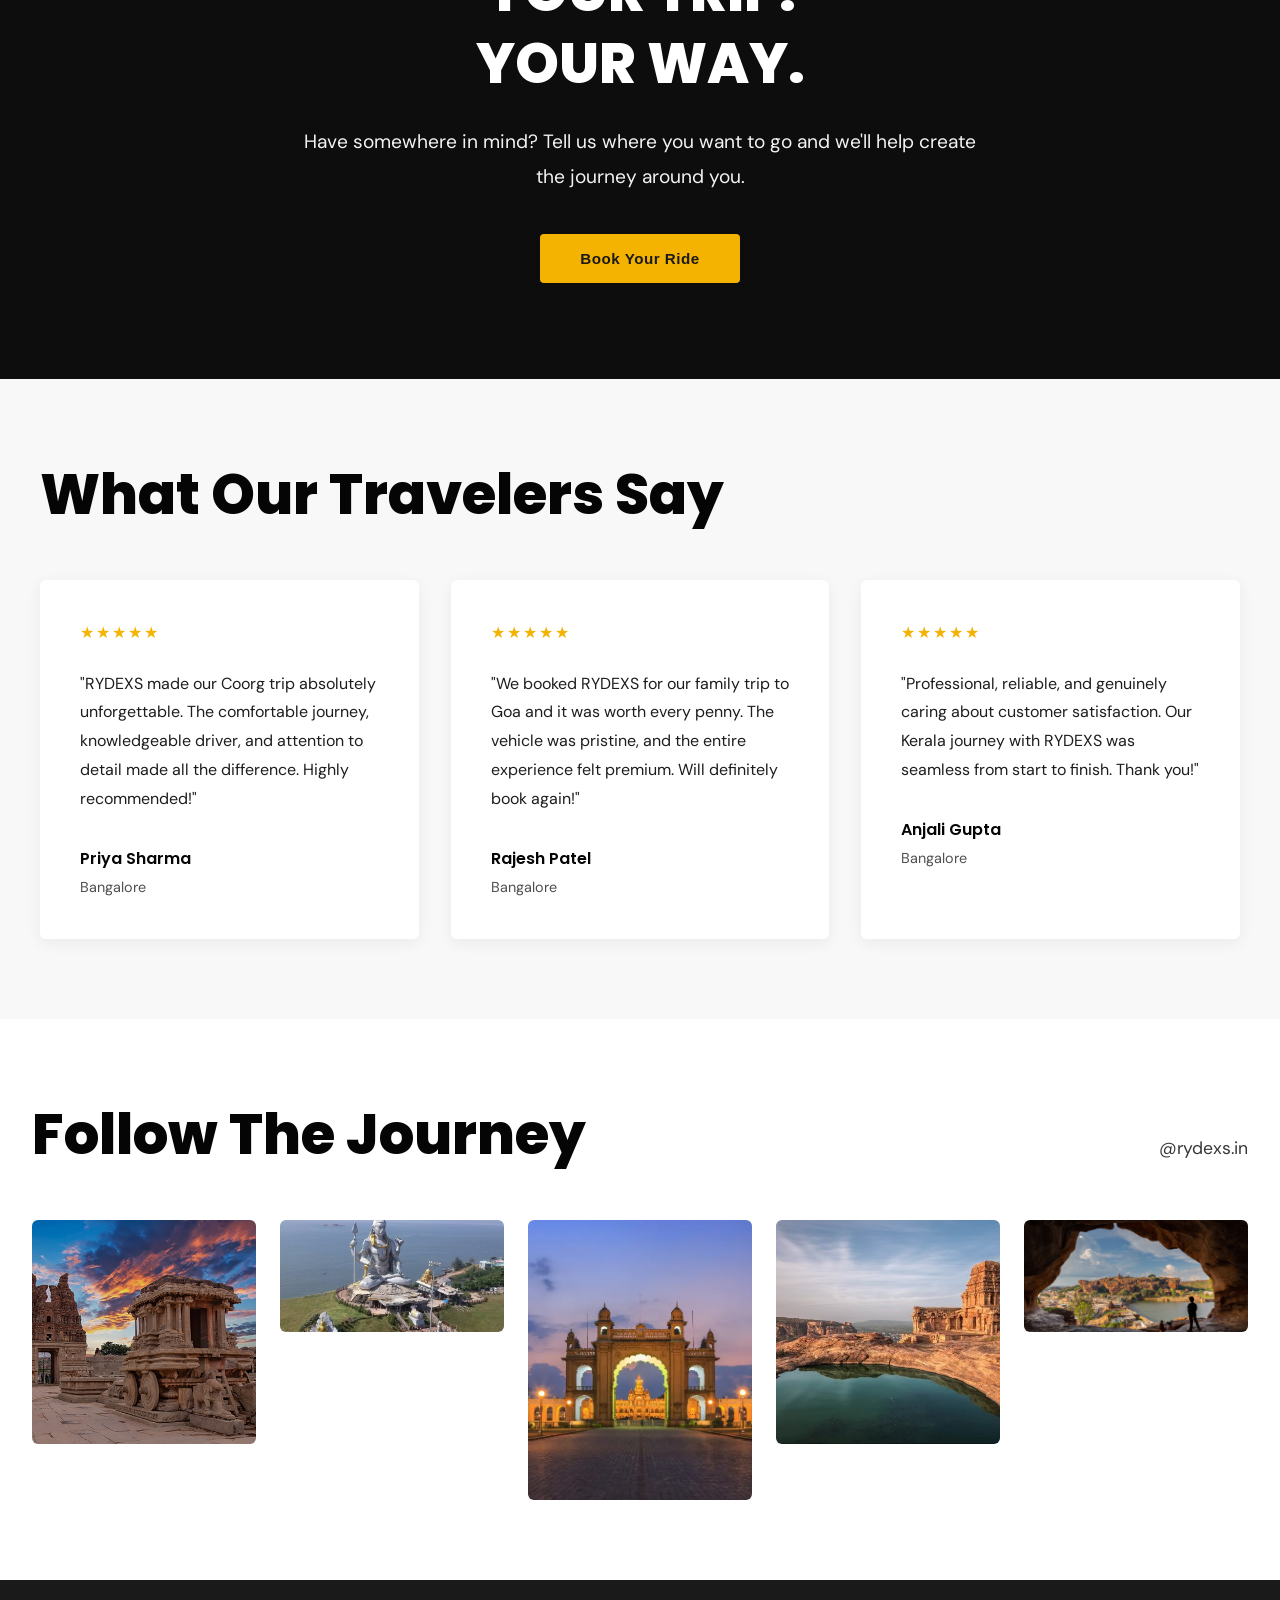
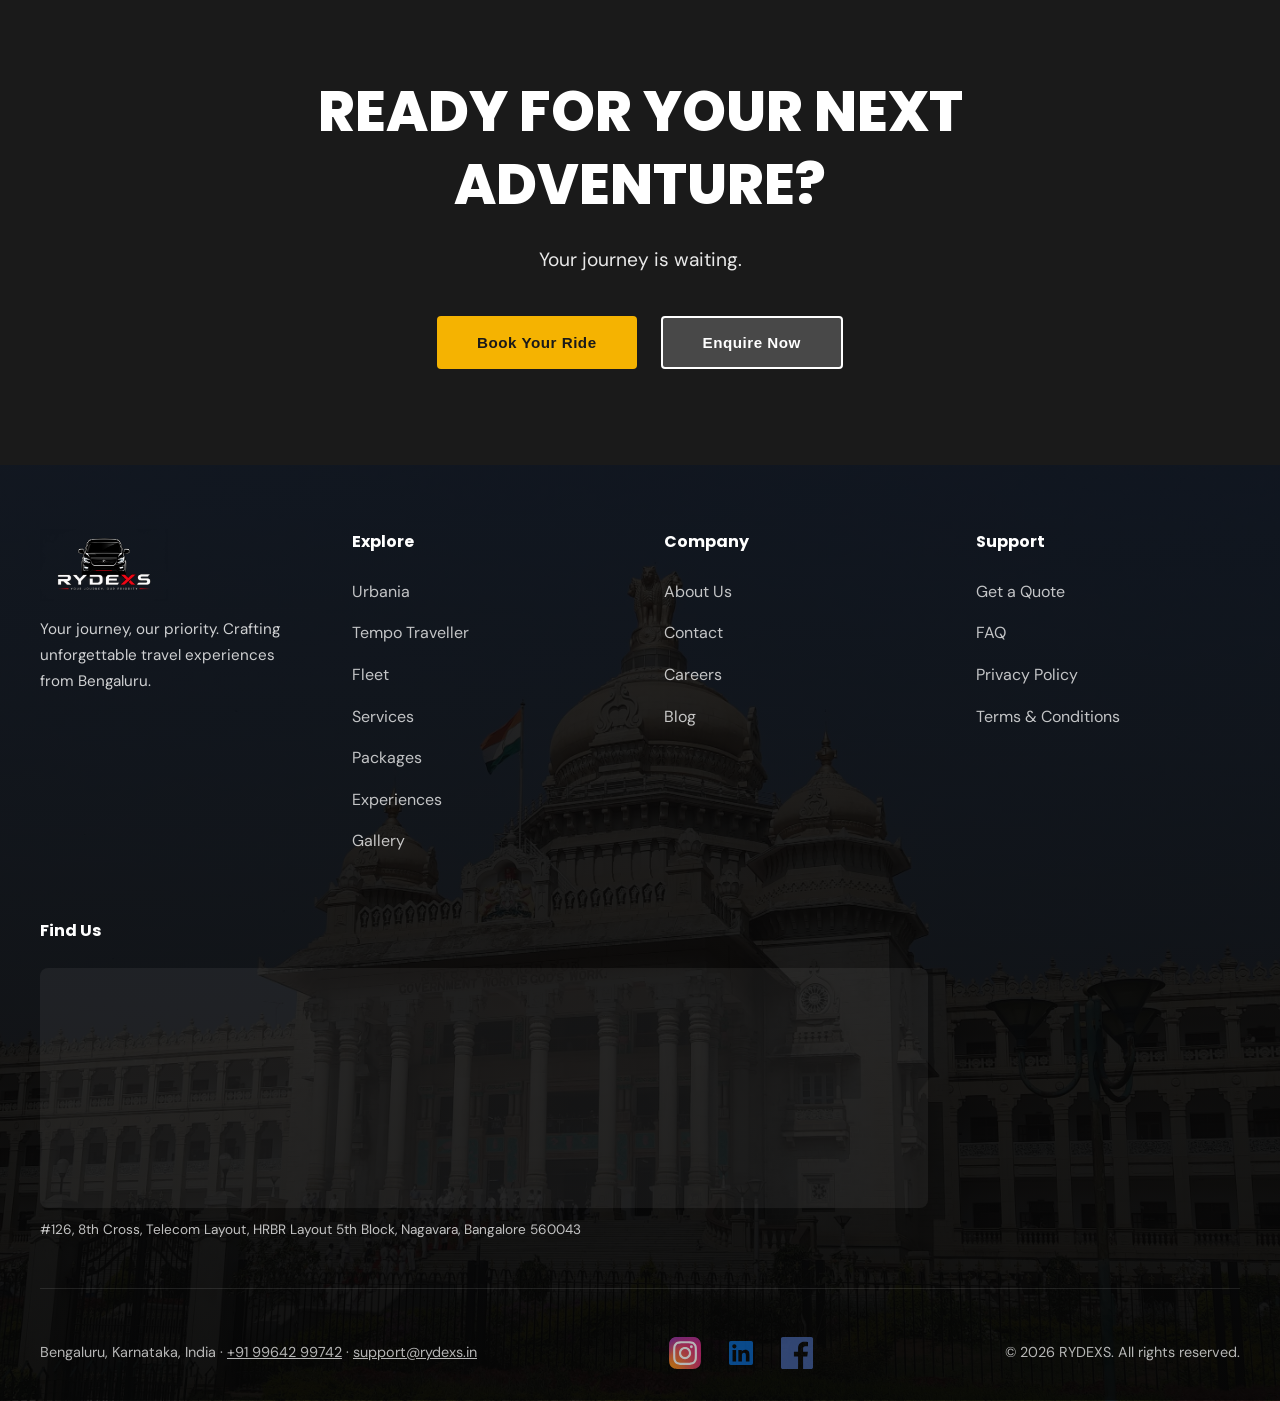
==== commit 19a3a6e1: "Add files via upload" ====
--- a/frontend/index.html
+++ b/frontend/index.html
@@ -3,7 +3,7 @@
 <head>
   <meta charset="UTF-8">
   <meta name="viewport" content="width=device-width, initial-scale=1.0">
-  <title>RYDEXS - Your Journey, Our Priority</title>
+  <title>RYDEXS — Your Journey, Our Priority</title>
   <link href="https://fonts.googleapis.com/css2?family=DM+Sans:wght@400;500;600;700&family=Poppins:wght@600;700;800&display=swap" rel="stylesheet">
   <link rel="stylesheet" href="css/base.css">
   <link rel="stylesheet" href="css/home.css">
@@ -41,6 +41,16 @@
     </div>
   </section>
   </div>
+
+  <!-- ABOUT SNAPSHOT -->
+  <section id="about-snapshot">
+    <div style="max-width: 1200px; margin: 0 auto;">
+      <div class="section-label">ABOUT RYDEXS</div>
+      <h2 class="section-heading">Your Journey, Our Priority.</h2>
+      <p class="section-subtitle">RYDEXS brings together premium travel comfort, dependable drivers, and flexible trip planning for journeys starting in Bengaluru — from quick city rides to multi-day outstation holidays.</p>
+      <a href="about.html" class="btn btn-primary">Read More</a>
+    </div>
+  </section>
 
   <!-- OUR FLEET & RATES -->
   <section id="fleet" class="light-bg">
--- a/frontend/css/home.css
+++ b/frontend/css/home.css
@@ -23,10 +23,16 @@
 /* Image-backed cards keep their inline photo; just adjust border/text in dark */
 html[data-theme="dark"] .destination-card,
 html[data-theme="dark"] .package-card,
-html[data-theme="dark"] .experience-card,
-html[data-theme="dark"] .fleet-card { background-color: #1E222A; border: 1px solid #333A45; box-shadow: 0 8px 24px rgba(0,0,0,0.4); }
-
-html[data-theme="dark"] .fleet-content { background: #1E222A; }
+html[data-theme="dark"] .experience-card { background-color: #1E222A; border: 1px solid #333A45; box-shadow: 0 8px 24px rgba(0,0,0,0.4); }
+
+/* Fleet cards: frosted-glass content panel below the photo */
+html[data-theme="dark"] .fleet-card { box-shadow: 0 8px 24px rgba(0, 0, 0, 0.4); }
+
+html[data-theme="dark"] .fleet-content {
+  background: rgba(30, 34, 42, 0.55);
+  backdrop-filter: blur(16px) saturate(150%);
+  -webkit-backdrop-filter: blur(16px) saturate(150%);
+}
 
 html[data-theme="dark"] .fleet-name { color: #F0F2F5; }
 
@@ -43,8 +49,14 @@
 
 html[data-theme="dark"] .corporate-card p { color: #C7CDD6; opacity: 1; }
 
-/* ---- Curated Journey / package cards ---- */
-html[data-theme="dark"] .journey-card { background: #1E222A; border: 1px solid #333A45; }
+/* ---- Curated Journey / package cards: frosted-glass content panel ---- */
+html[data-theme="dark"] .journey-card { border: 1px solid #333A45; }
+
+html[data-theme="dark"] .journey-body {
+  background: rgba(30, 34, 42, 0.55);
+  backdrop-filter: blur(16px) saturate(150%);
+  -webkit-backdrop-filter: blur(16px) saturate(150%);
+}
 
 html[data-theme="dark"] .journey-title { color: #F0F2F5; }
 
@@ -900,7 +912,6 @@
 
 .fleet-card {
   position: relative;
-  background: #ffffff;
   border-radius: 6px;
   overflow: hidden;
   box-shadow: 0 8px 24px rgba(0, 0, 0, 0.08);
@@ -952,7 +963,11 @@
 }
 
 .fleet-content {
+  position: relative;
   padding: 1.75rem 2rem 2rem;
+  background: rgba(255, 255, 255, 0.6);
+  backdrop-filter: blur(16px) saturate(150%);
+  -webkit-backdrop-filter: blur(16px) saturate(150%);
 }
 
 .fleet-tag {
@@ -1086,7 +1101,7 @@
 }
 
 .journey-card {
-  background: white;
+  position: relative;
   border-radius: 6px;
   overflow: hidden;
   box-shadow: 0 4px 16px rgba(0, 0, 0, 0.08);
@@ -1110,7 +1125,11 @@
 }
 
 .journey-body {
+  position: relative;
   padding: 2rem;
+  background: rgba(255, 255, 255, 0.6);
+  backdrop-filter: blur(16px) saturate(150%);
+  -webkit-backdrop-filter: blur(16px) saturate(150%);
 }
 
 .journey-meta {
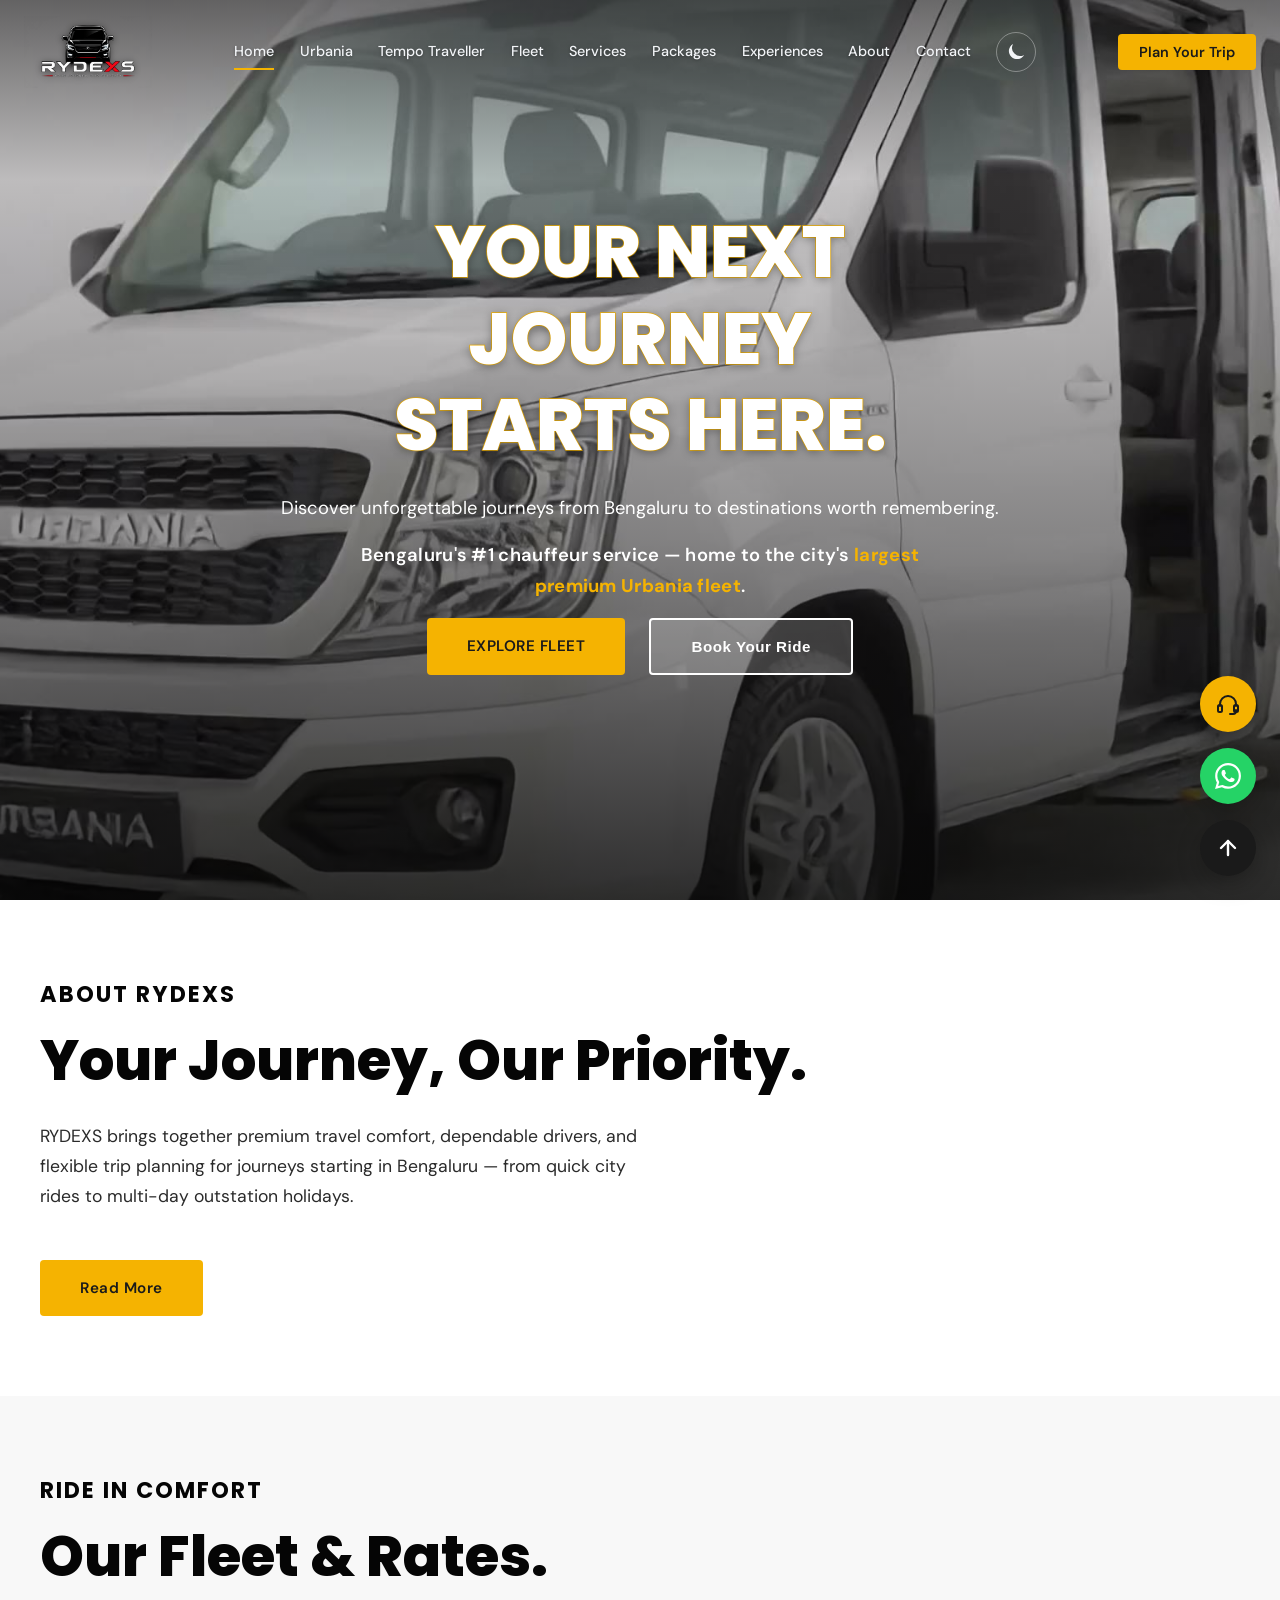
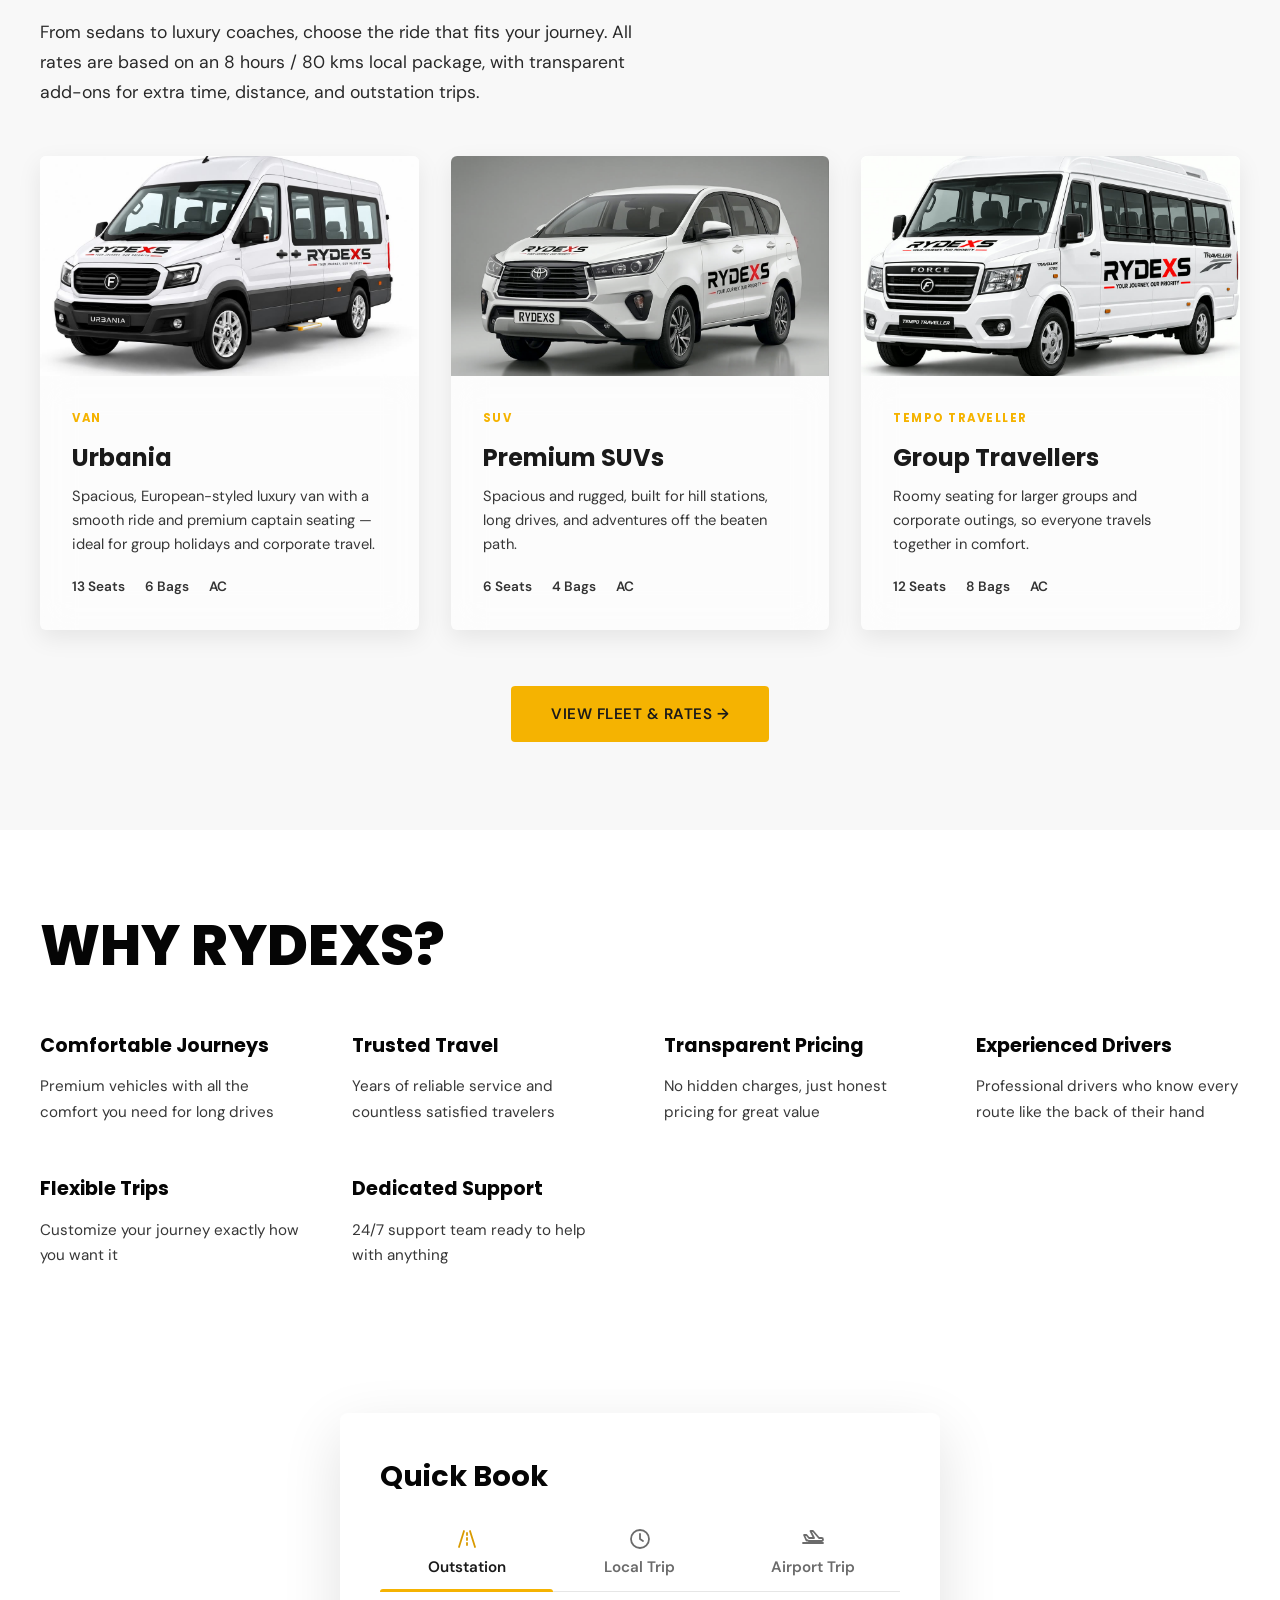
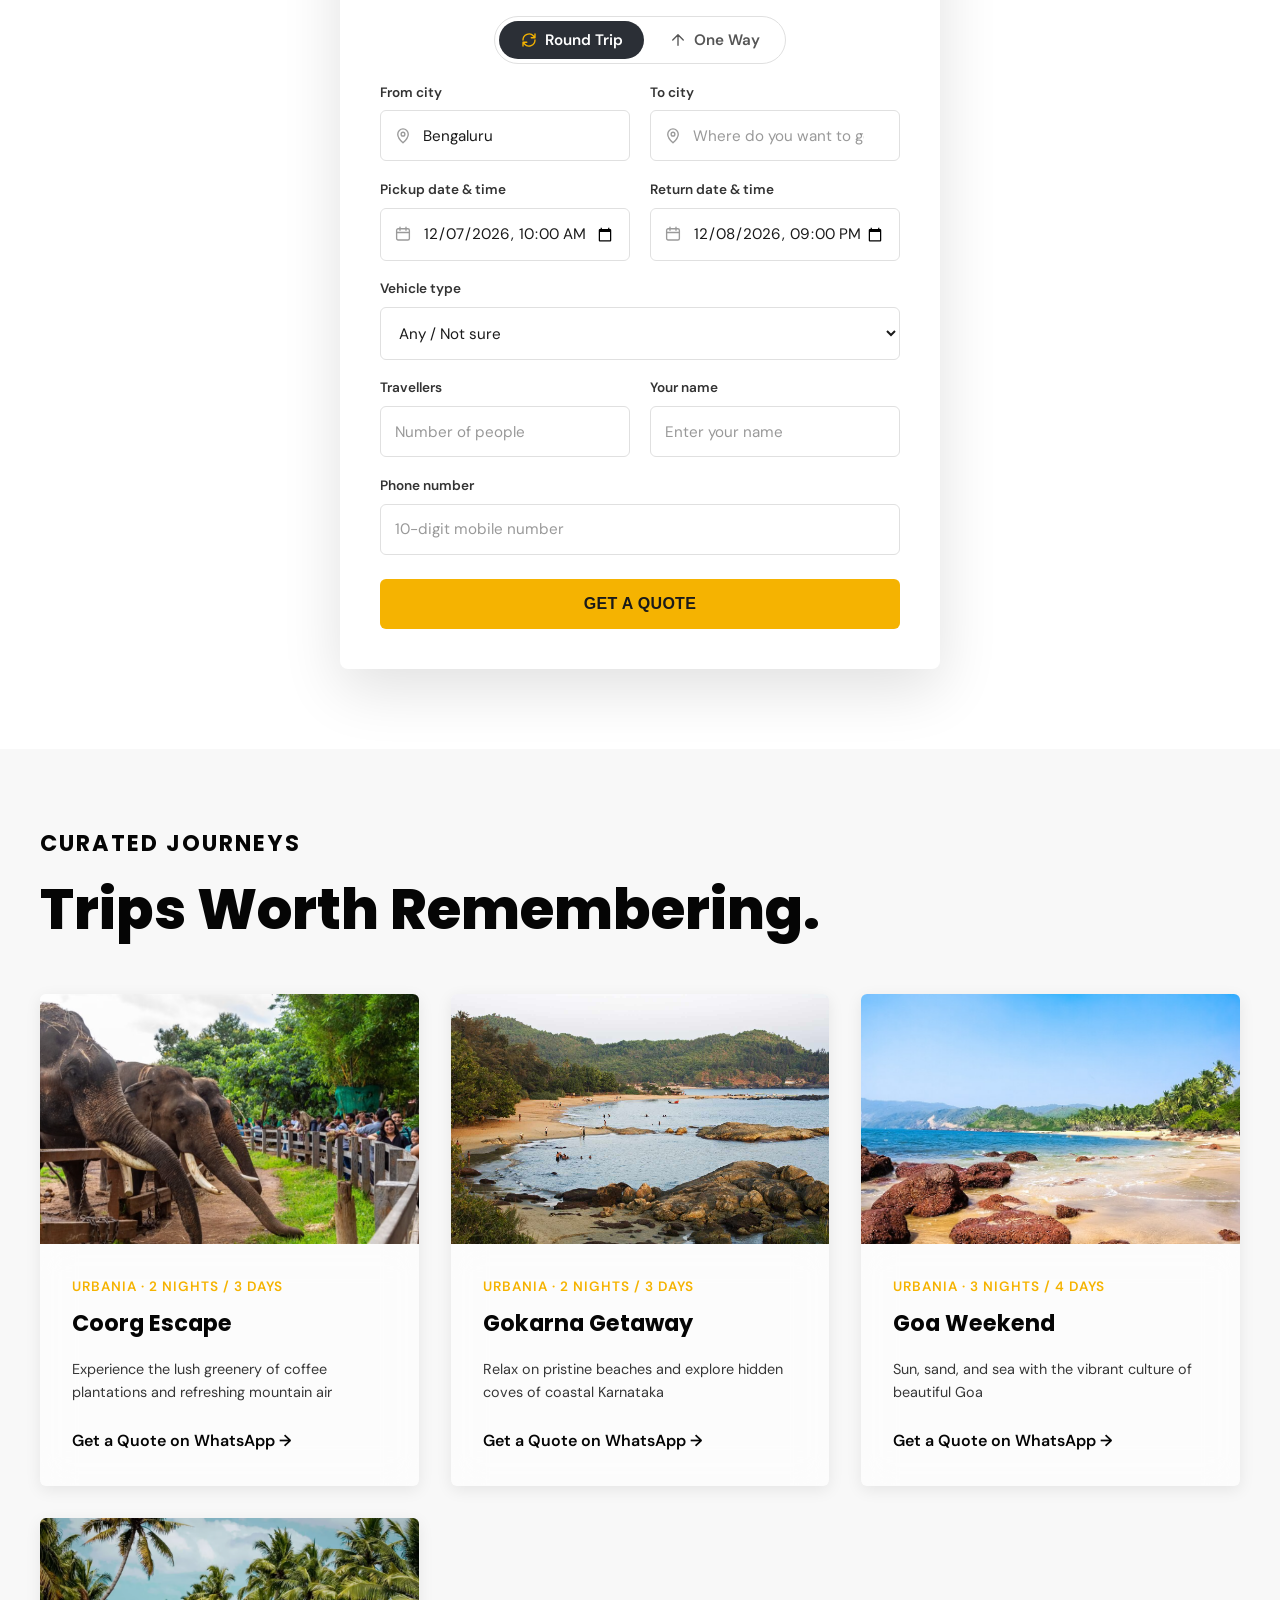
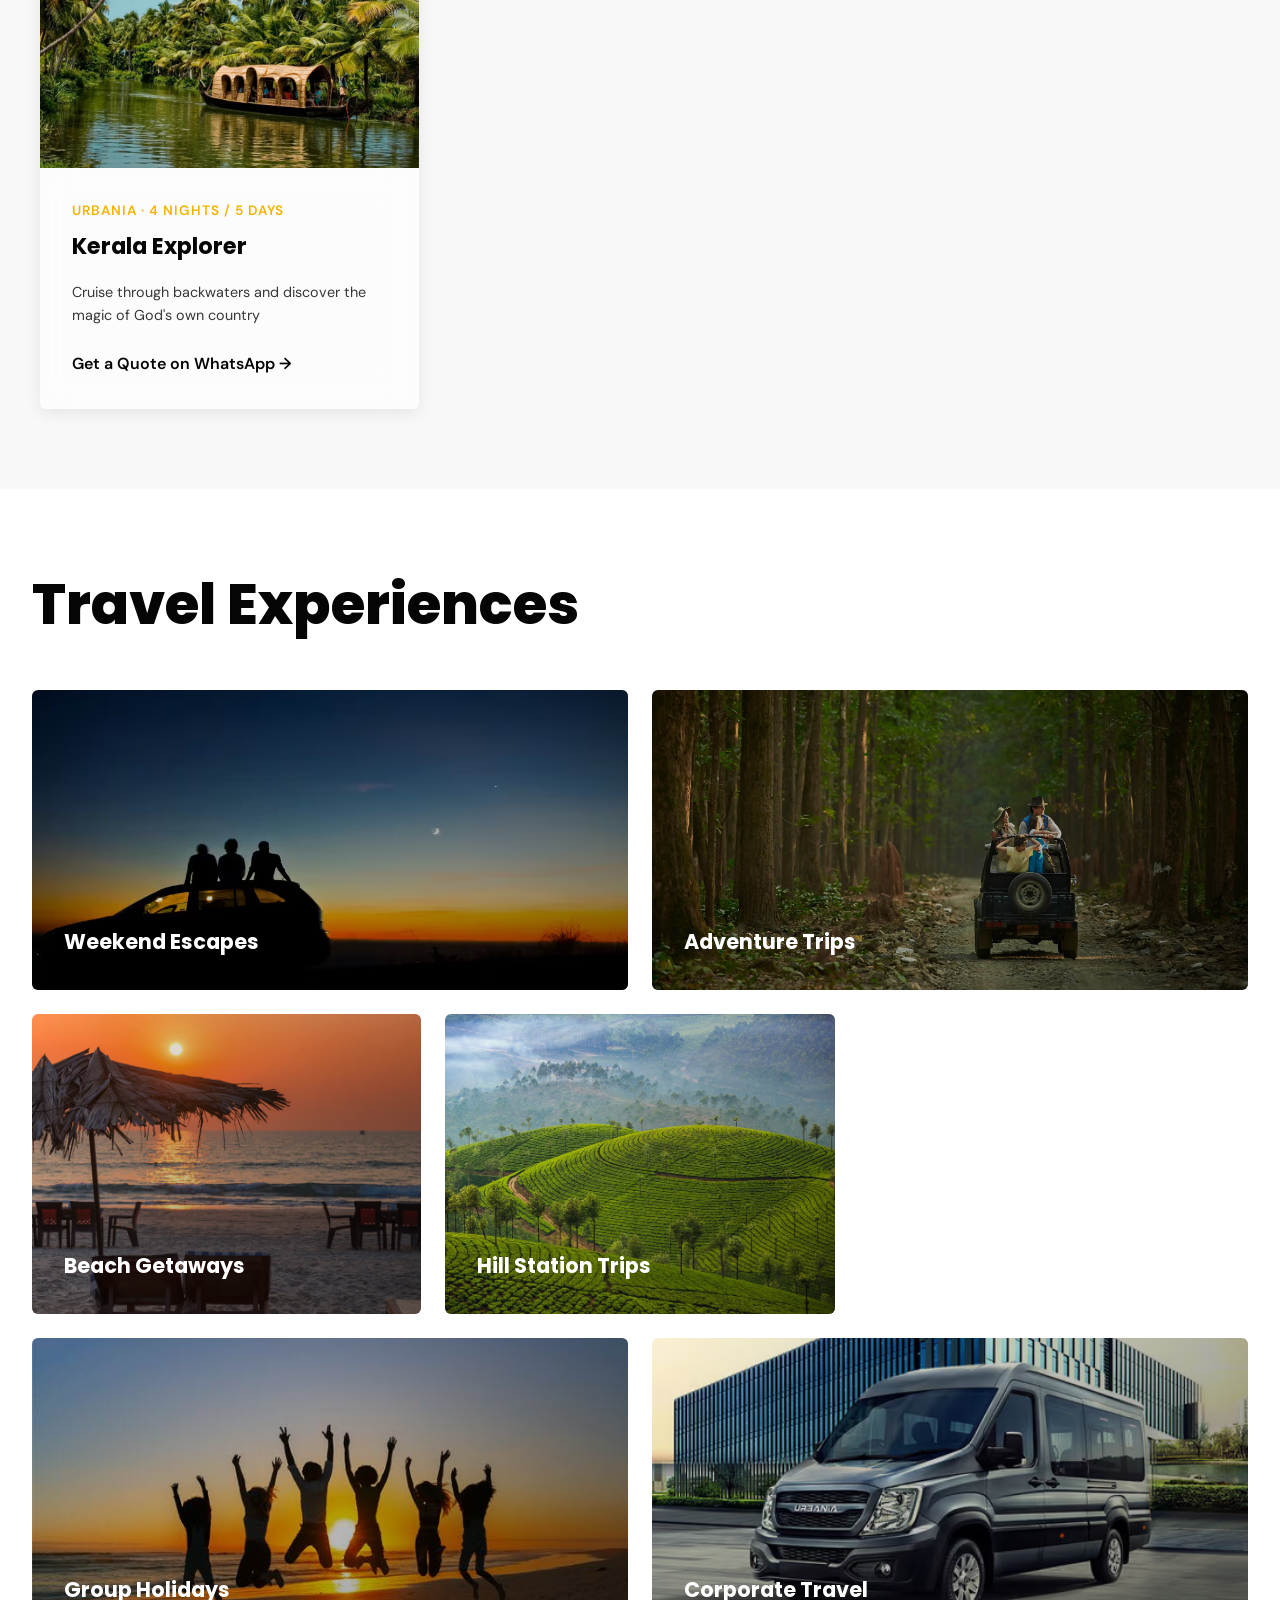
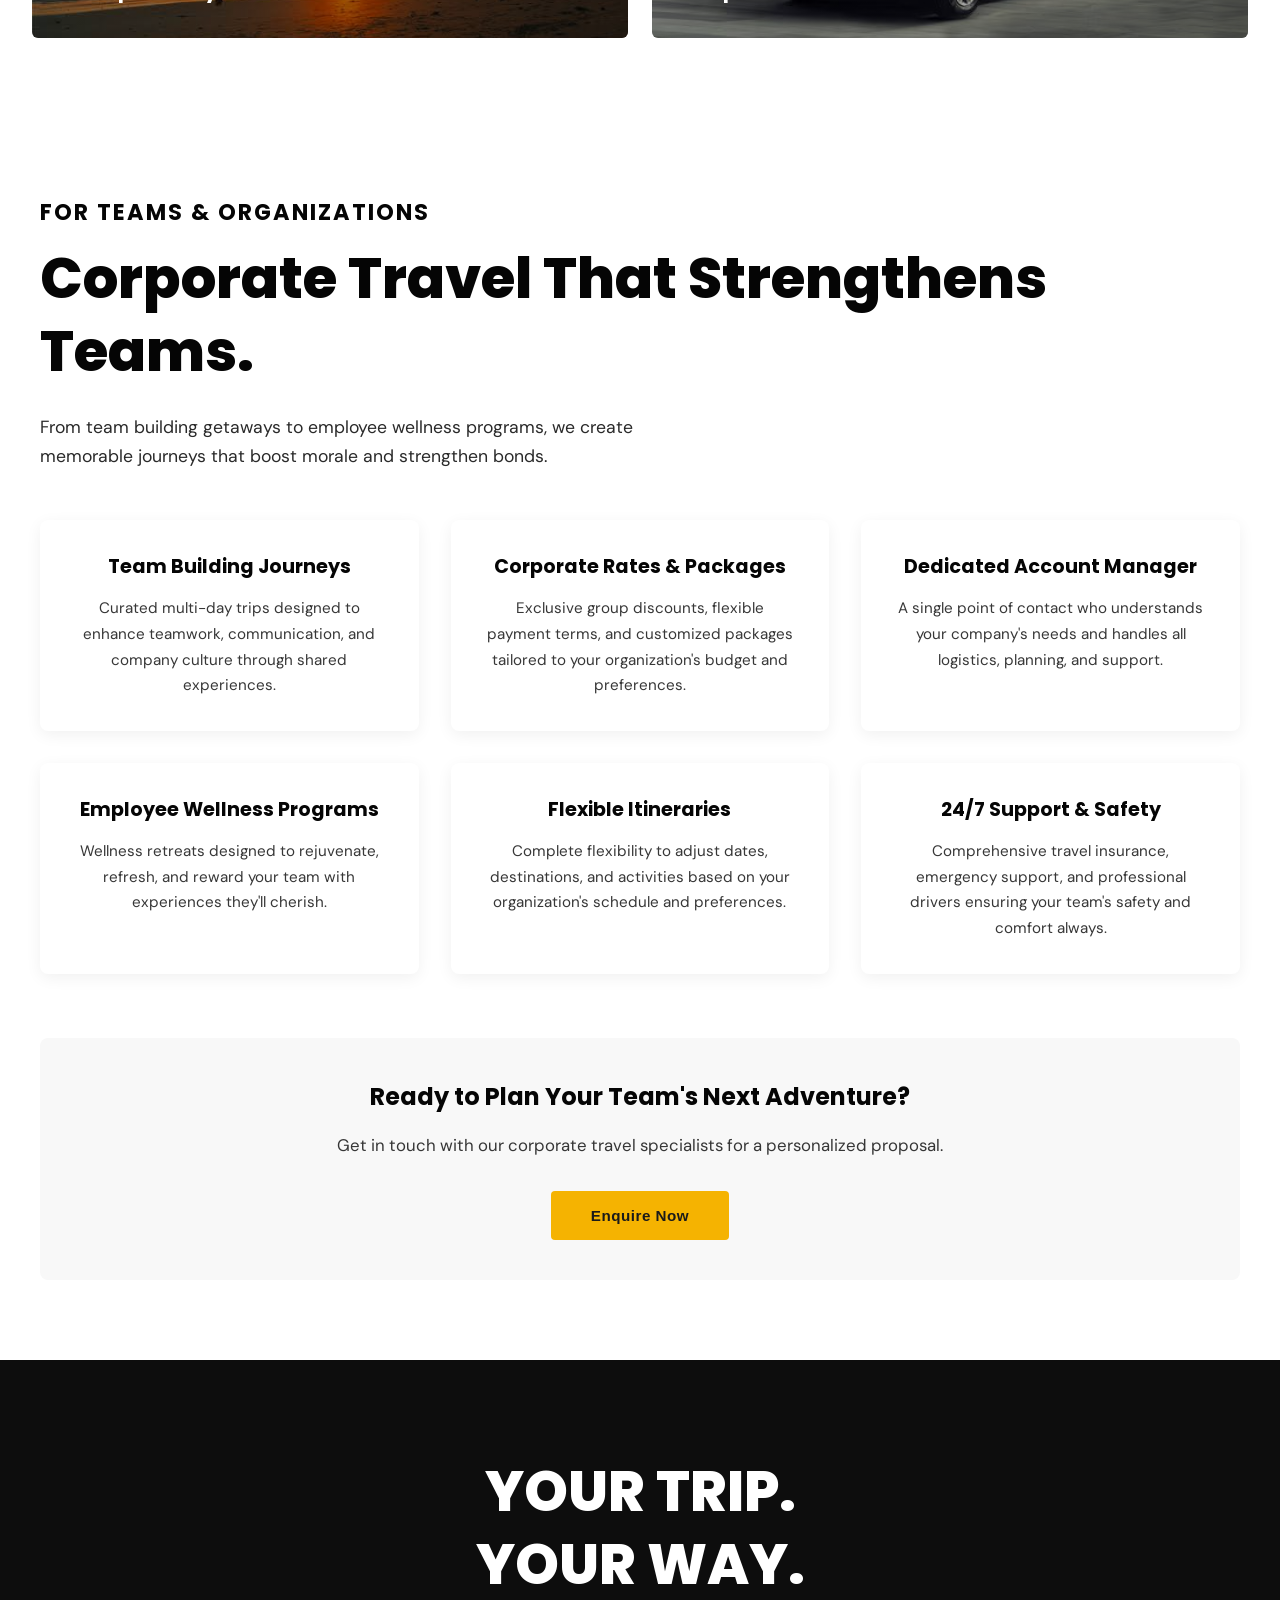
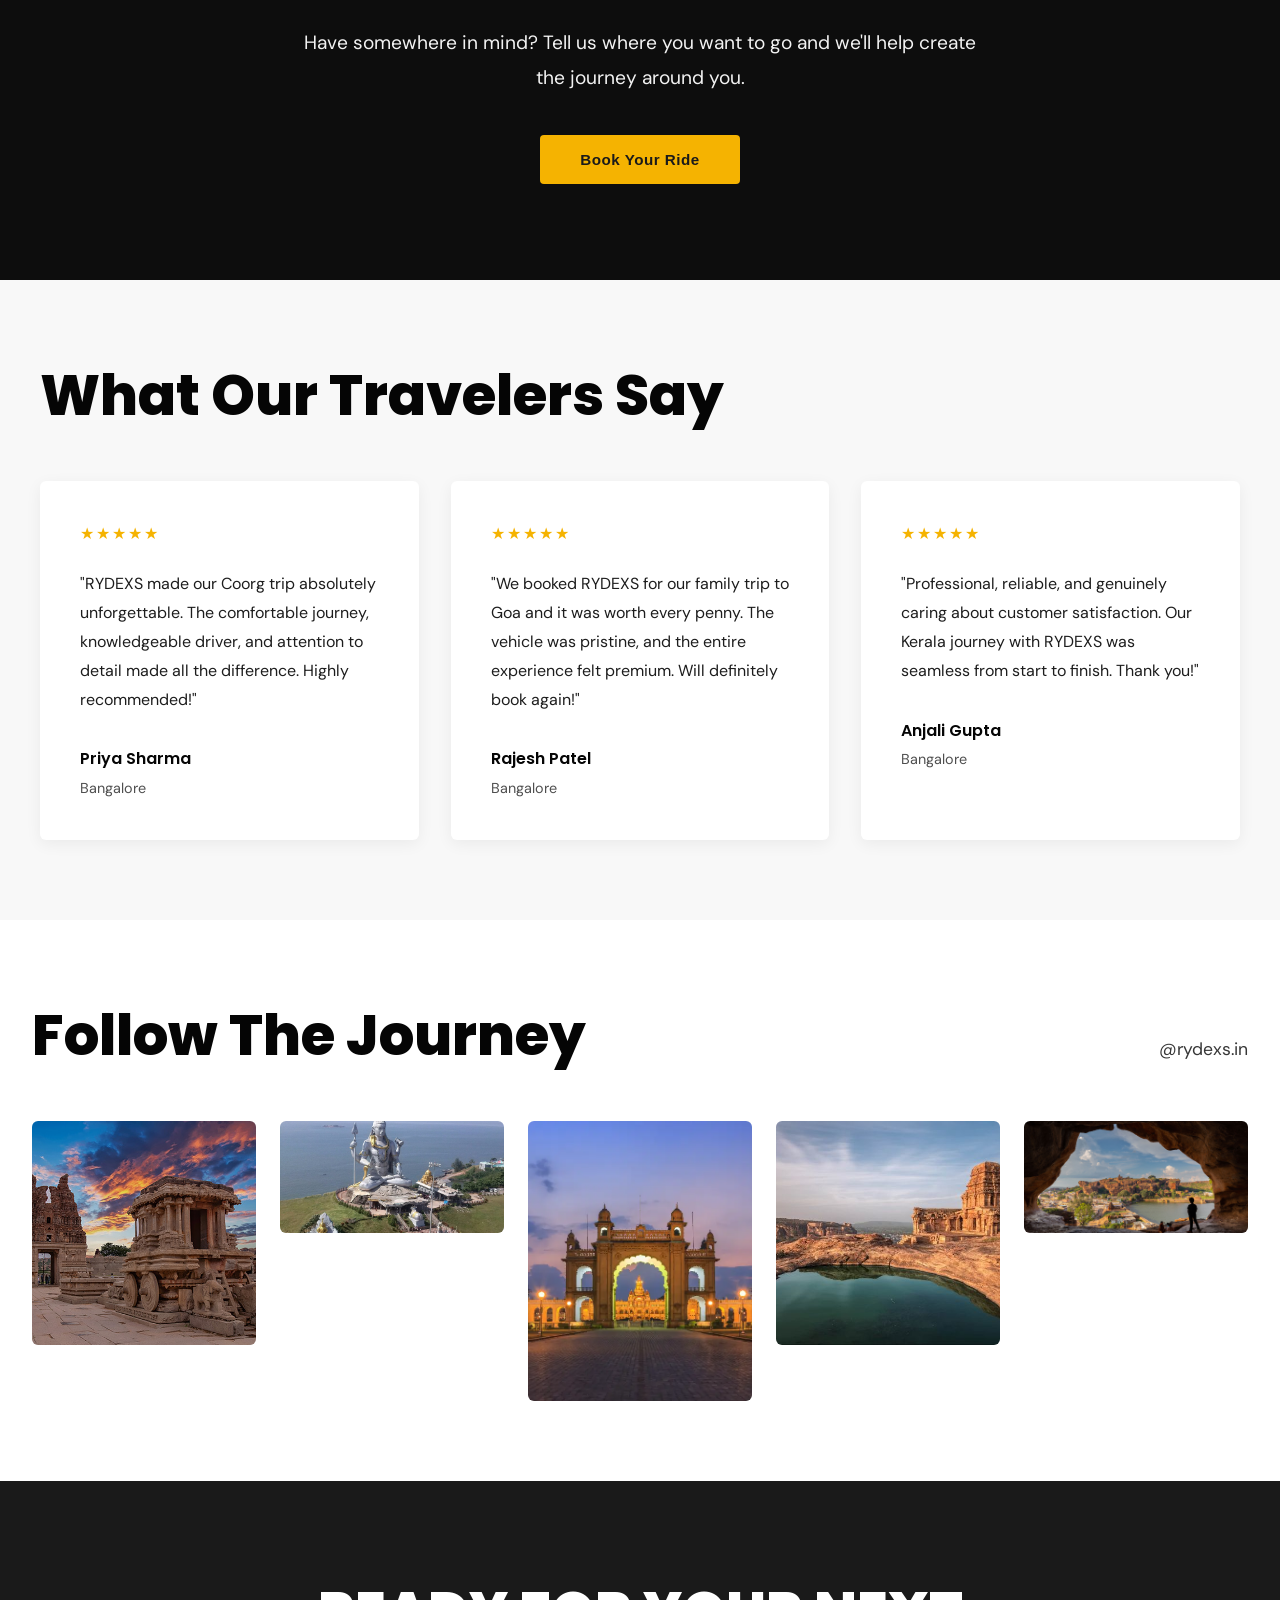
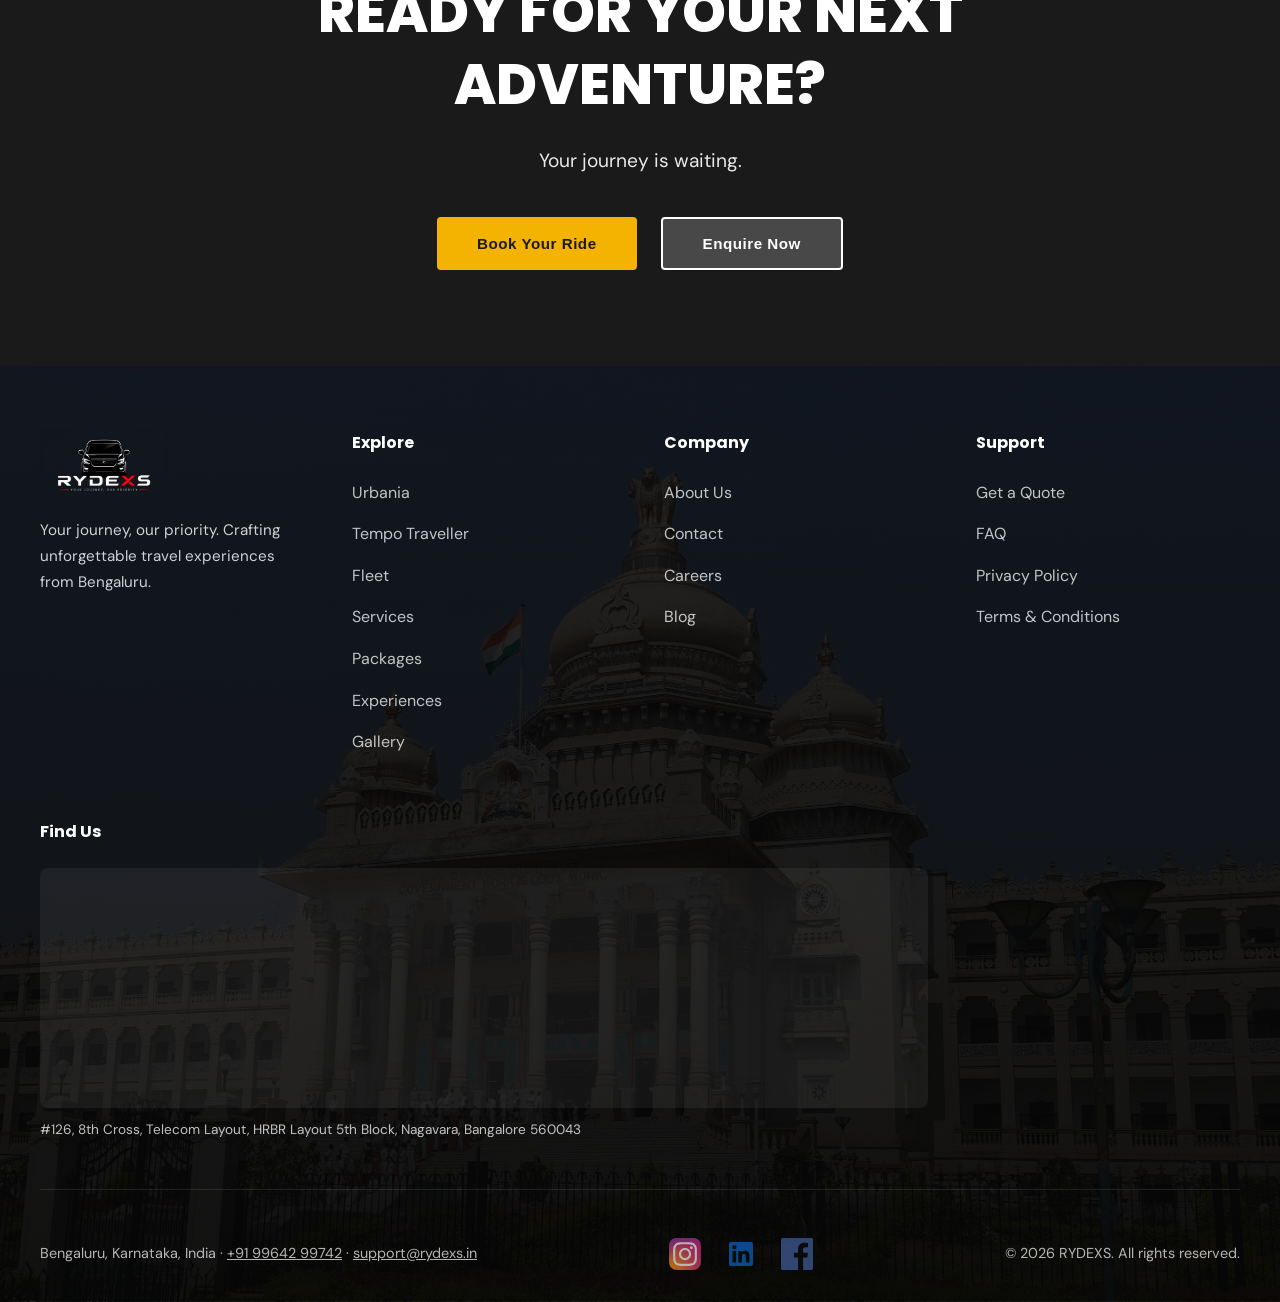
==== commit 647c963d: "Add files via upload" ====
--- a/frontend/index.html
+++ b/frontend/index.html
@@ -165,8 +165,7 @@
             <div class="journey-meta">URBANIA · 2 NIGHTS / 3 DAYS</div>
             <h4 class="journey-title">Coorg Escape</h4>
             <p class="journey-desc">Experience the lush greenery of coffee plantations and refreshing mountain air</p>
-            <p class="journey-price">Starting from ₹27,000</p>
-            <a href="urbania.html" class="journey-link">View Trip →</a>
+            <a href="https://wa.me/919964299742" target="_blank" rel="noopener" class="journey-link">Get a Quote on WhatsApp →</a>
           </div>
         </div>
 
@@ -176,8 +175,7 @@
             <div class="journey-meta">URBANIA · 2 NIGHTS / 3 DAYS</div>
             <h4 class="journey-title">Gokarna Getaway</h4>
             <p class="journey-desc">Relax on pristine beaches and explore hidden coves of coastal Karnataka</p>
-            <p class="journey-price">Starting from ₹35,000</p>
-            <a href="urbania.html" class="journey-link">View Trip →</a>
+            <a href="https://wa.me/919964299742" target="_blank" rel="noopener" class="journey-link">Get a Quote on WhatsApp →</a>
           </div>
         </div>
 
@@ -187,8 +185,7 @@
             <div class="journey-meta">URBANIA · 3 NIGHTS / 4 DAYS</div>
             <h4 class="journey-title">Goa Weekend</h4>
             <p class="journey-desc">Sun, sand, and sea with the vibrant culture of beautiful Goa</p>
-            <p class="journey-price">Starting from ₹45,000</p>
-            <a href="urbania.html" class="journey-link">View Trip →</a>
+            <a href="https://wa.me/919964299742" target="_blank" rel="noopener" class="journey-link">Get a Quote on WhatsApp →</a>
           </div>
         </div>
 
@@ -198,8 +195,7 @@
             <div class="journey-meta">URBANIA · 4 NIGHTS / 5 DAYS</div>
             <h4 class="journey-title">Kerala Explorer</h4>
             <p class="journey-desc">Cruise through backwaters and discover the magic of God's own country</p>
-            <p class="journey-price">Starting from ₹60,000</p>
-            <a href="urbania.html" class="journey-link">View Trip →</a>
+            <a href="https://wa.me/919964299742" target="_blank" rel="noopener" class="journey-link">Get a Quote on WhatsApp →</a>
           </div>
         </div>
       </div>
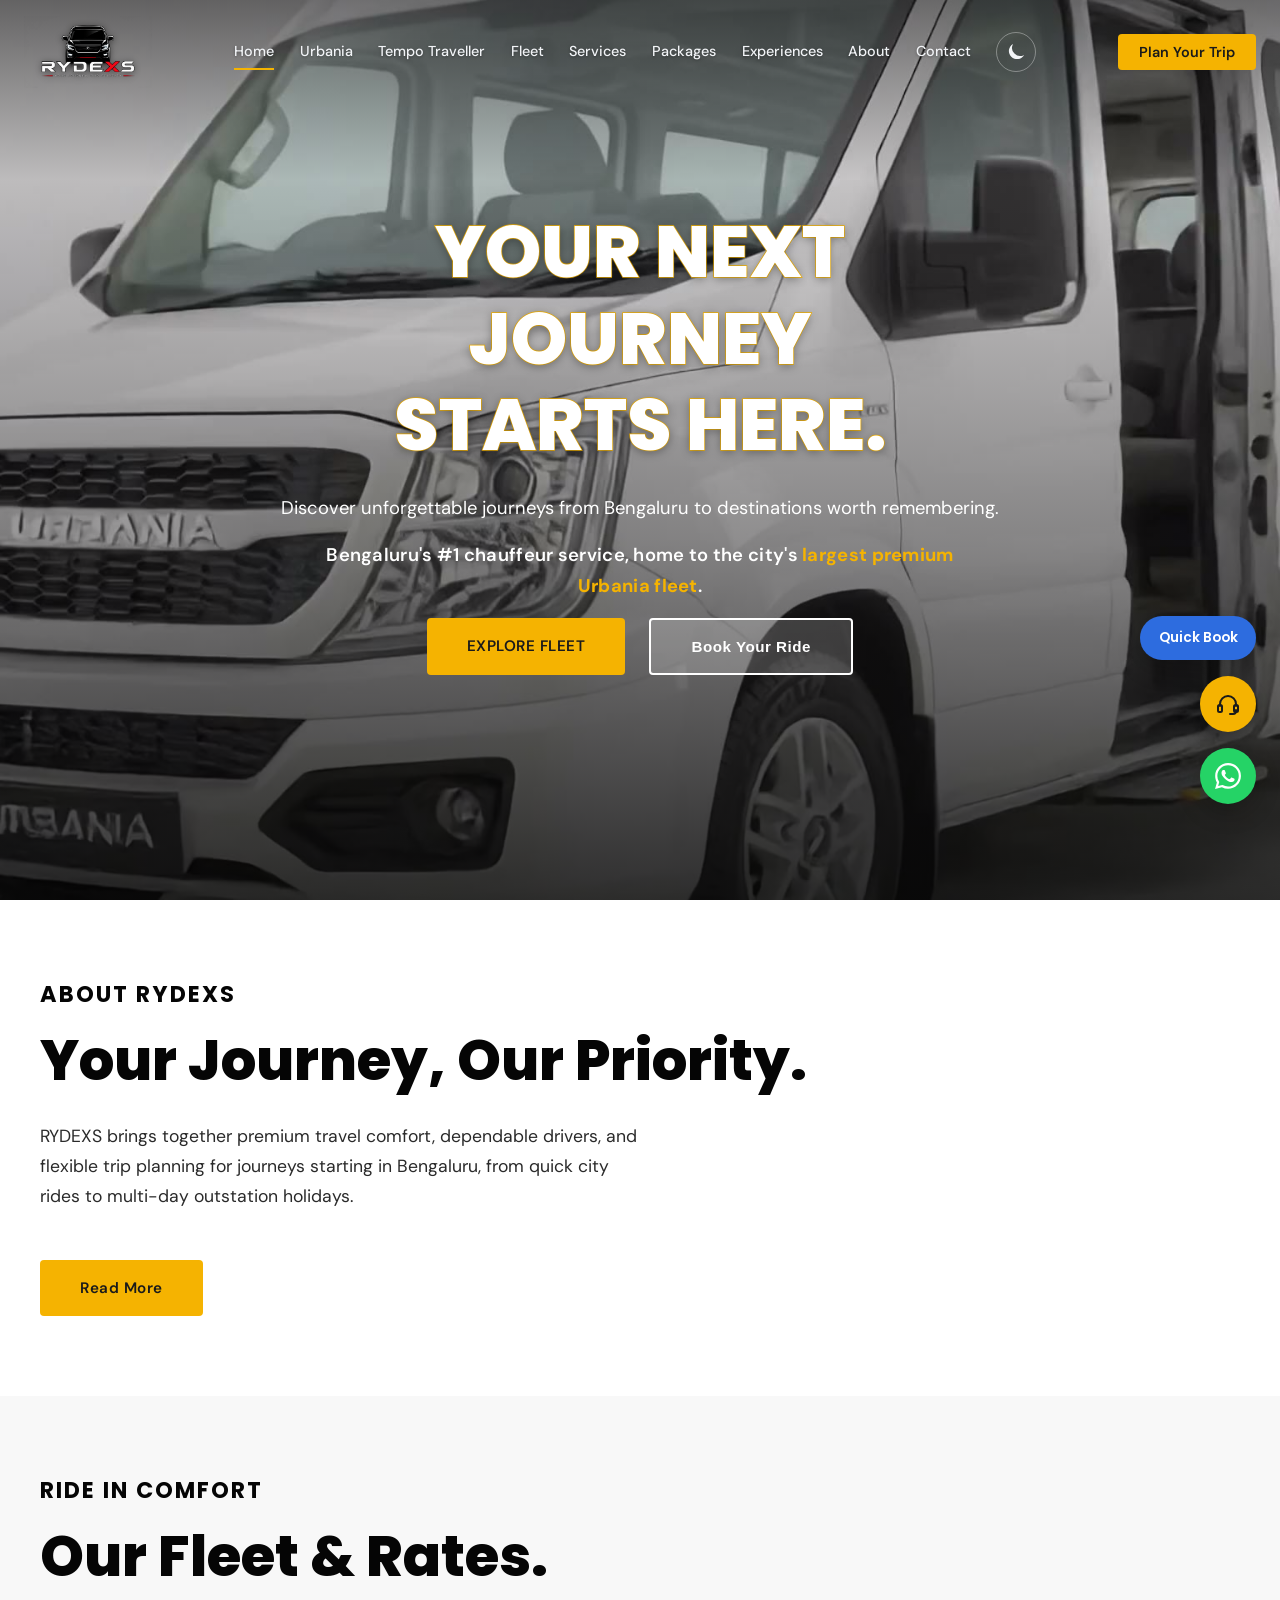
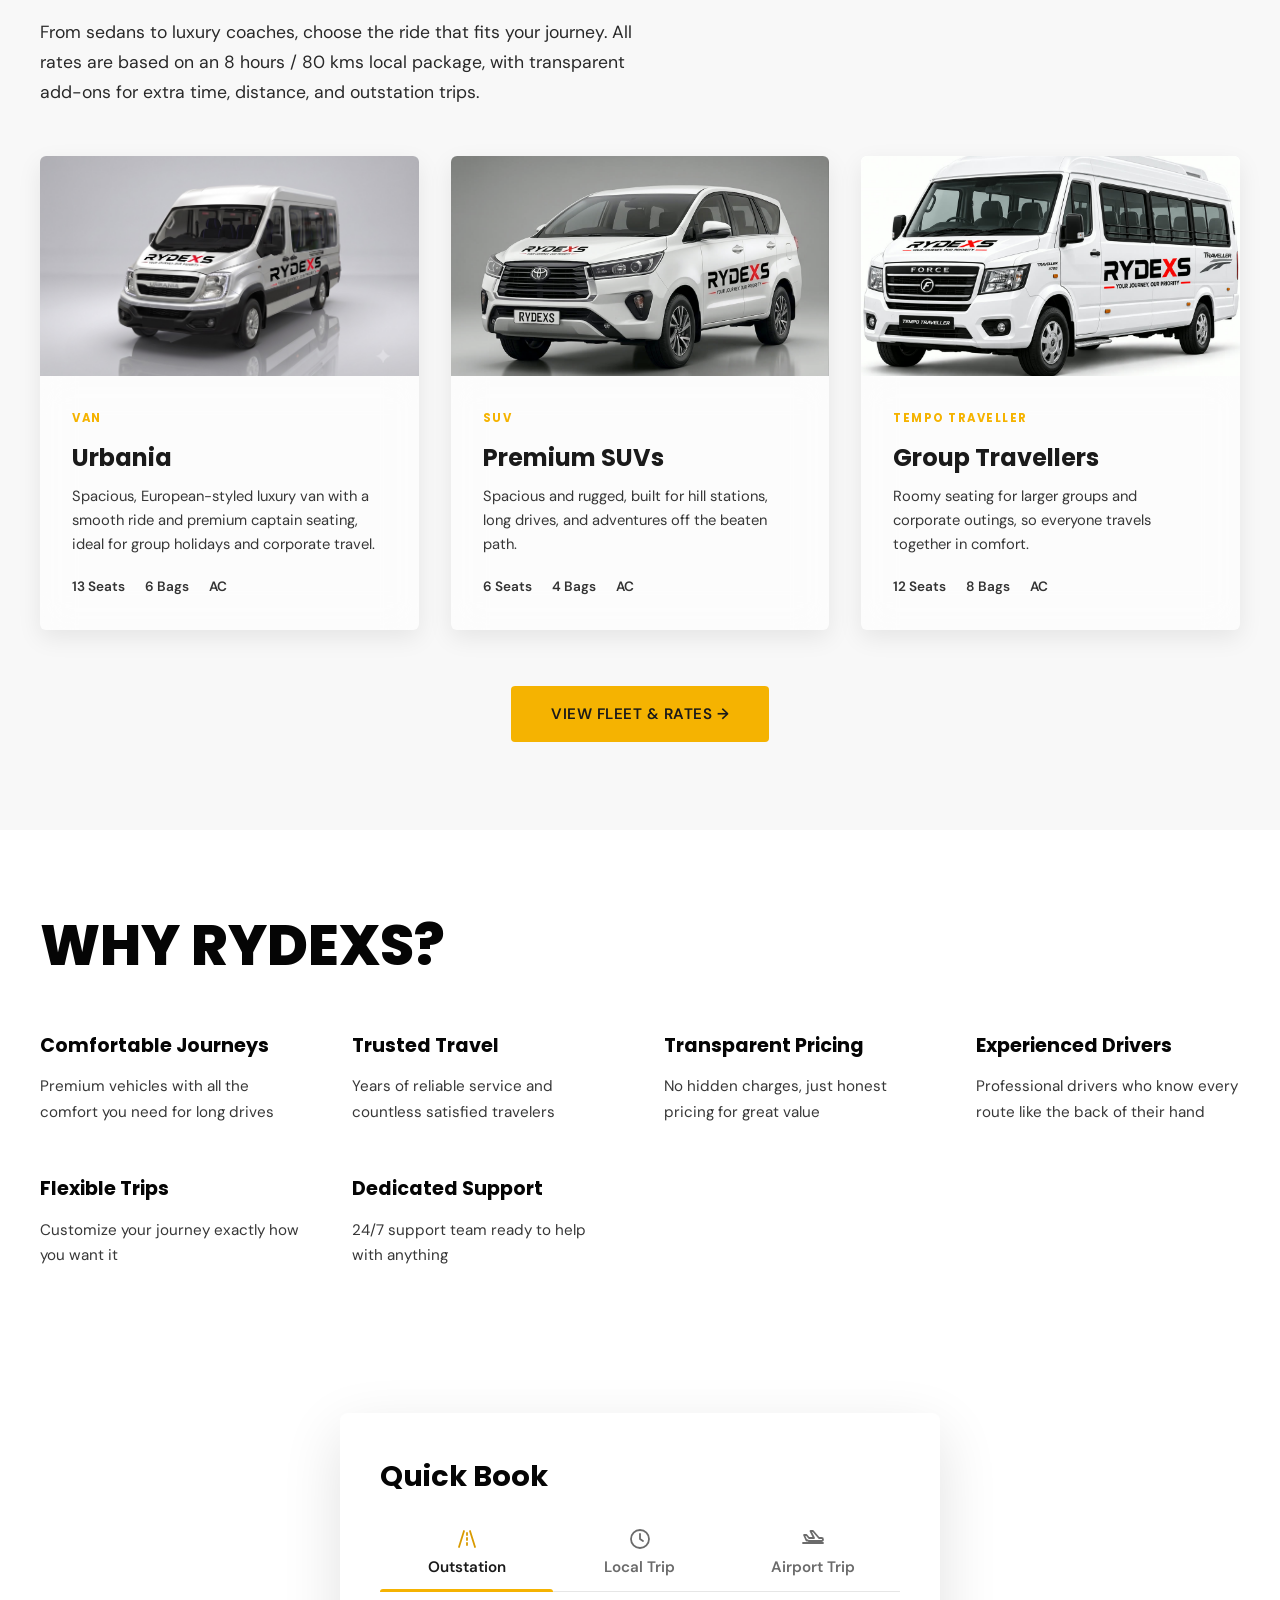
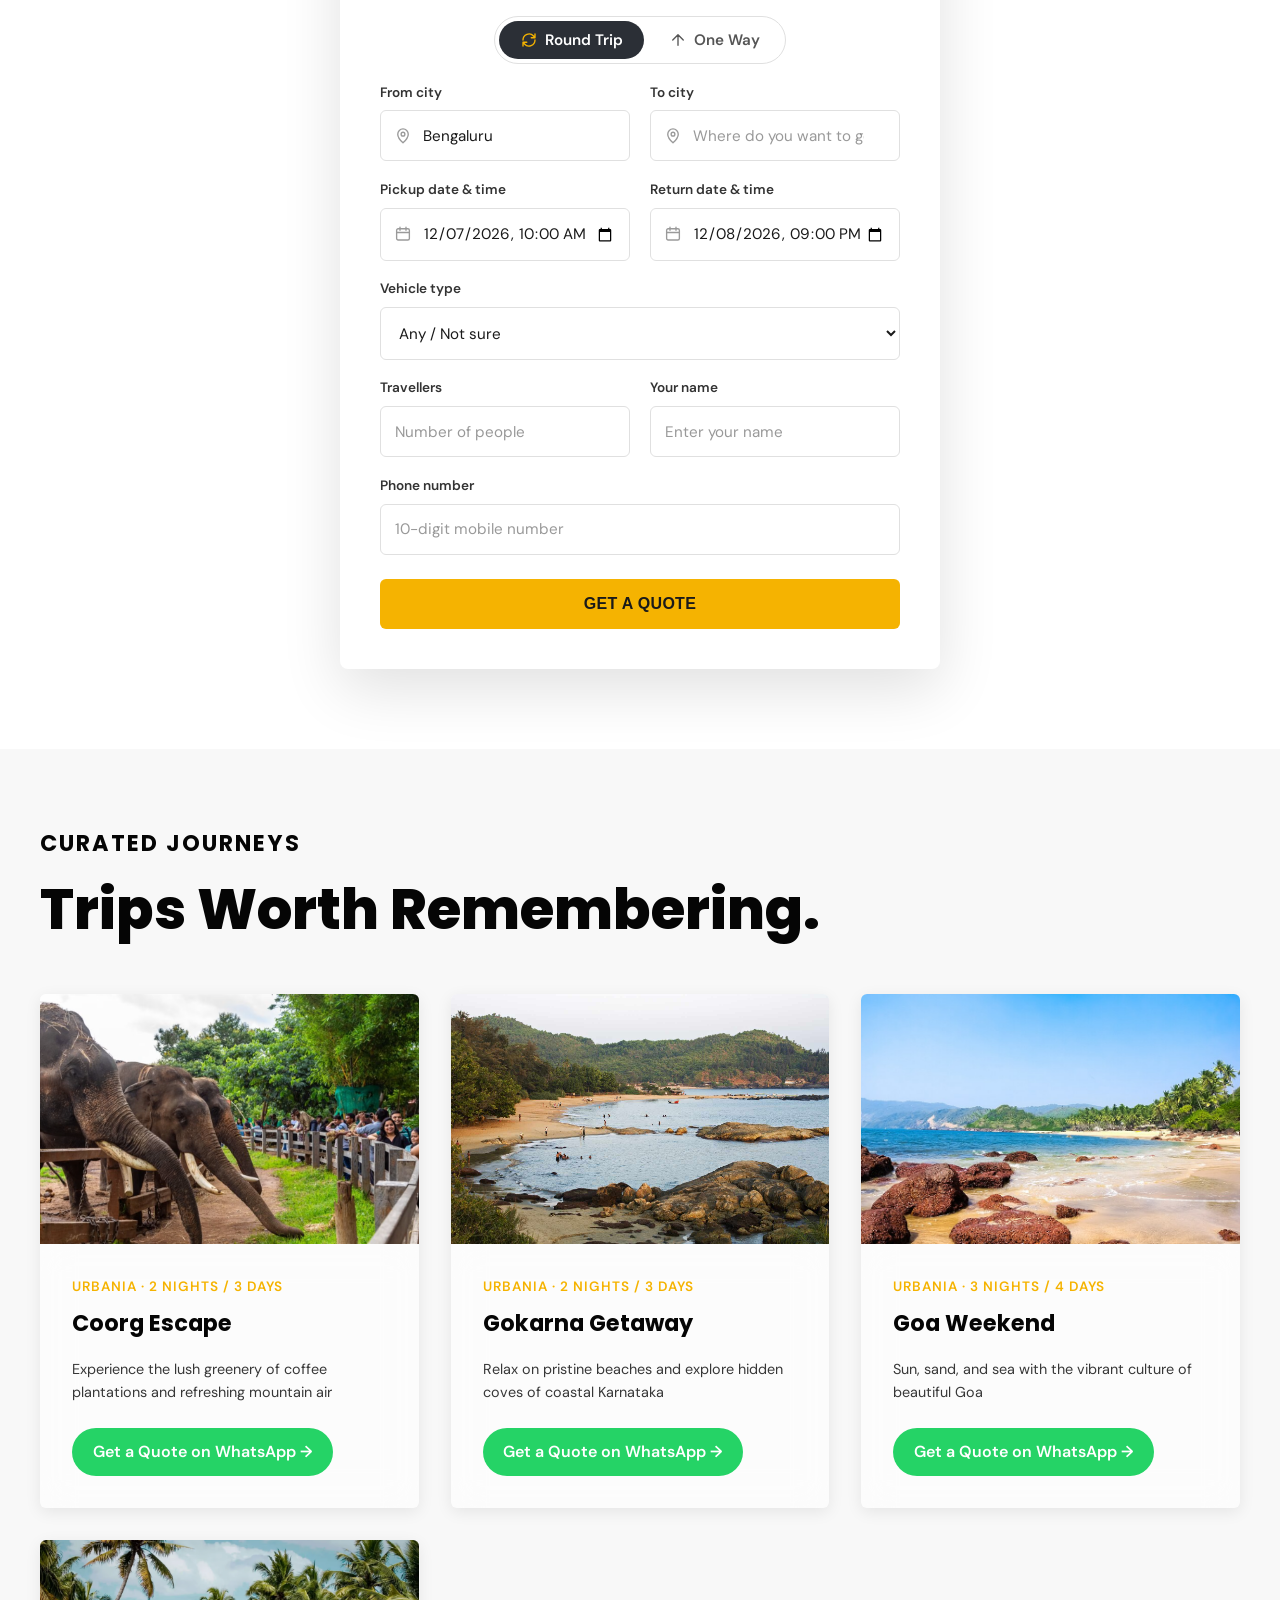
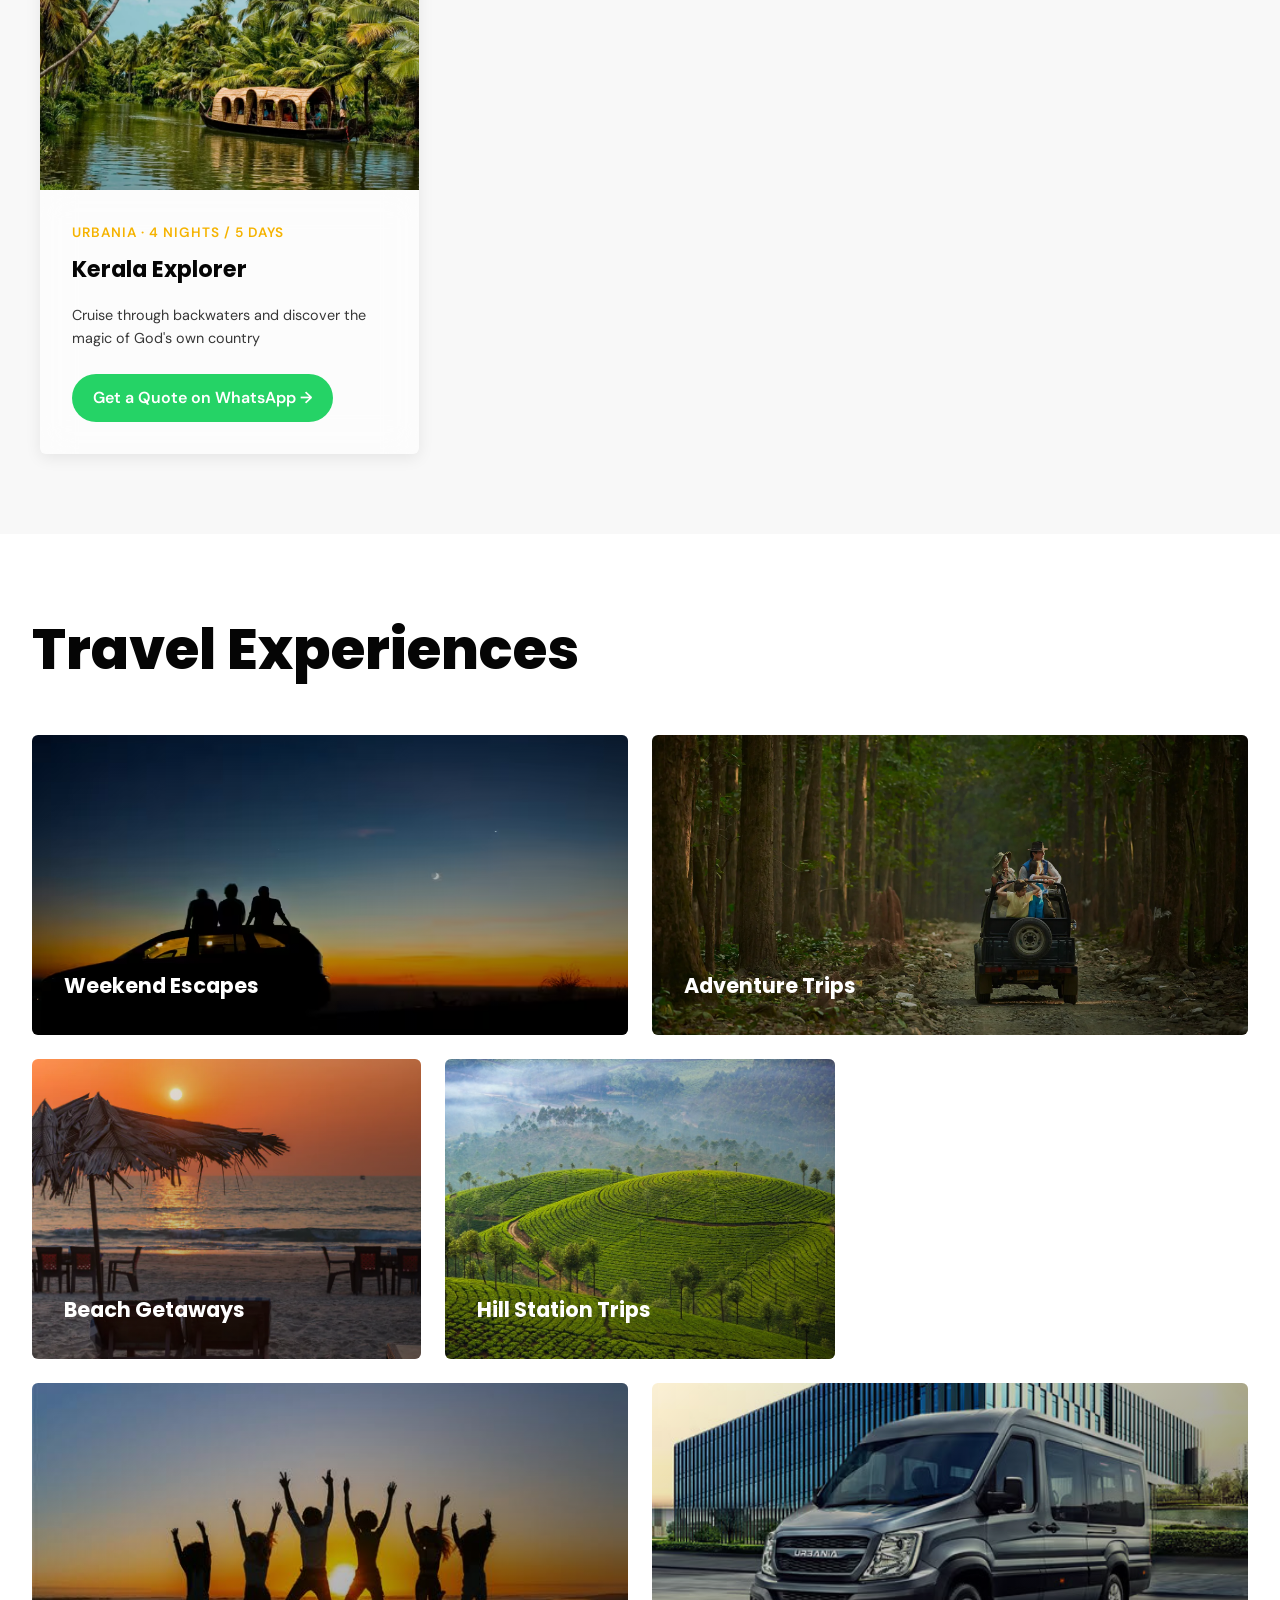
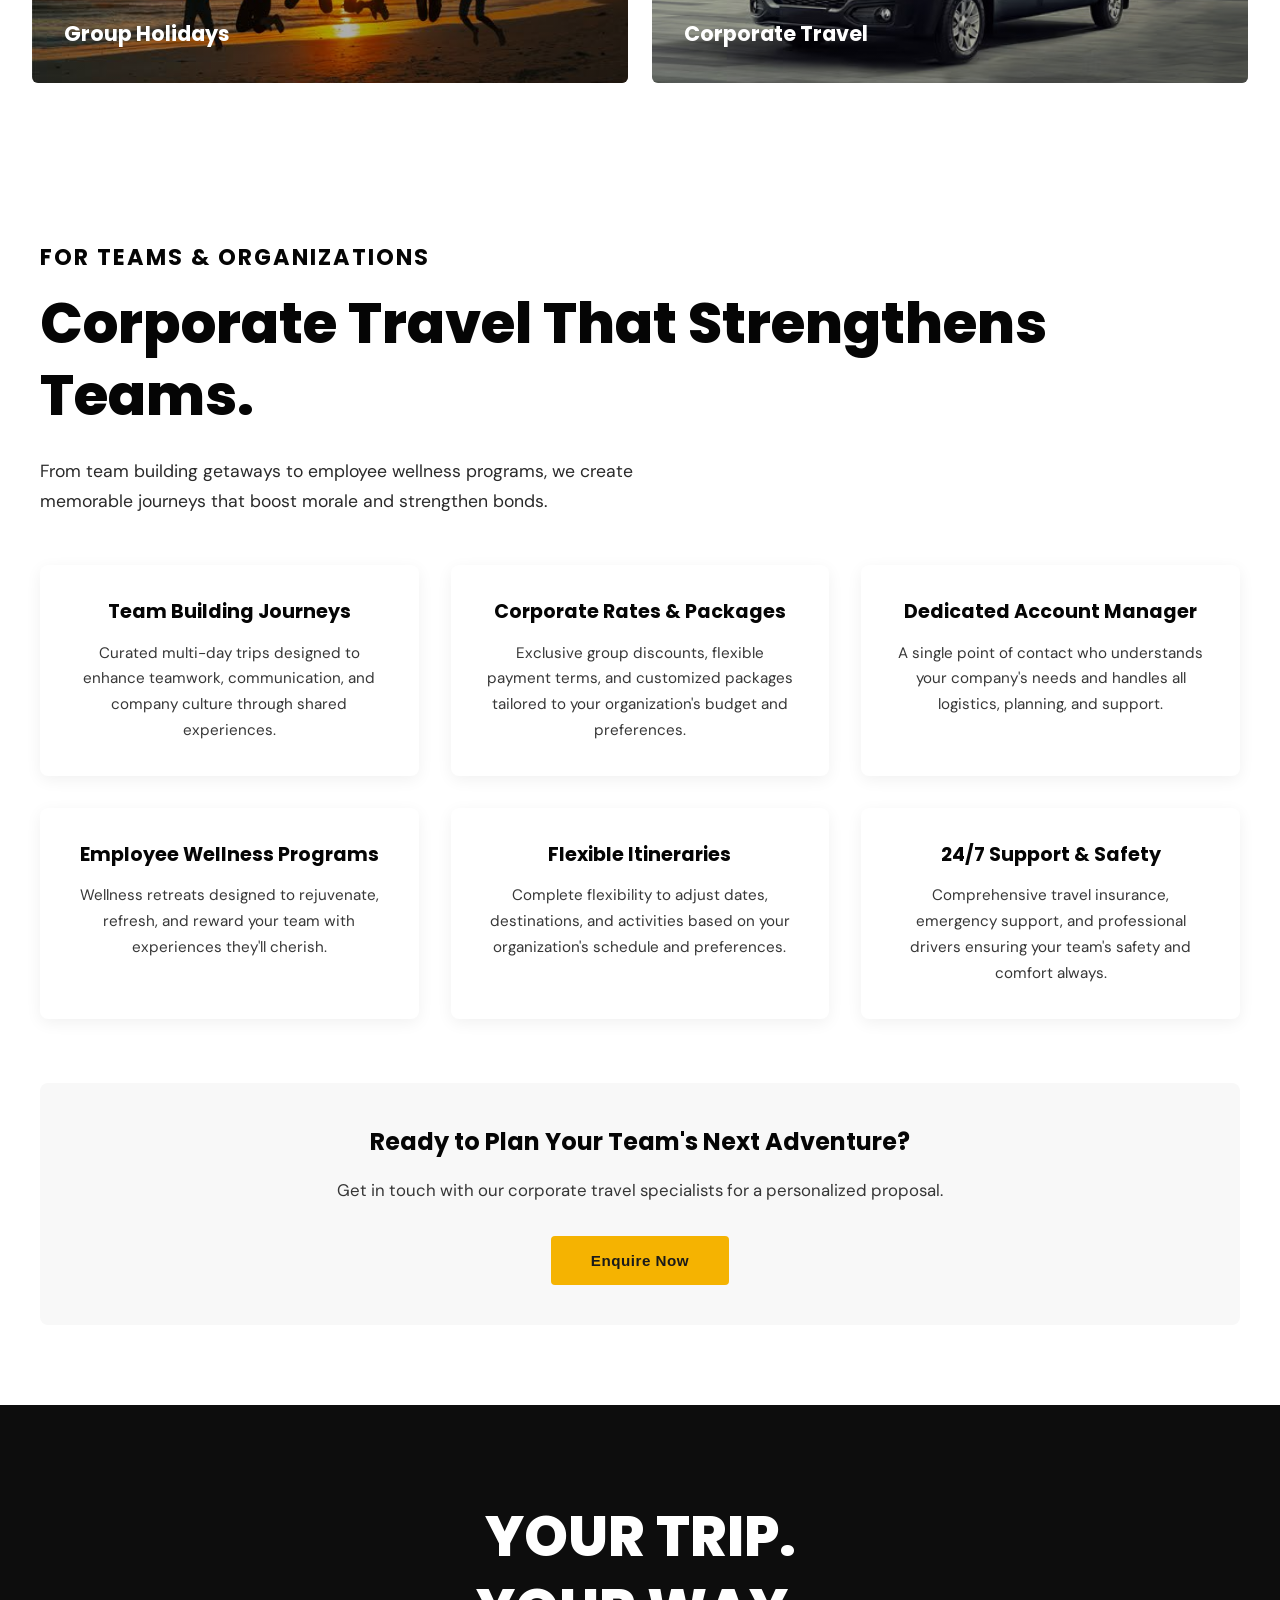
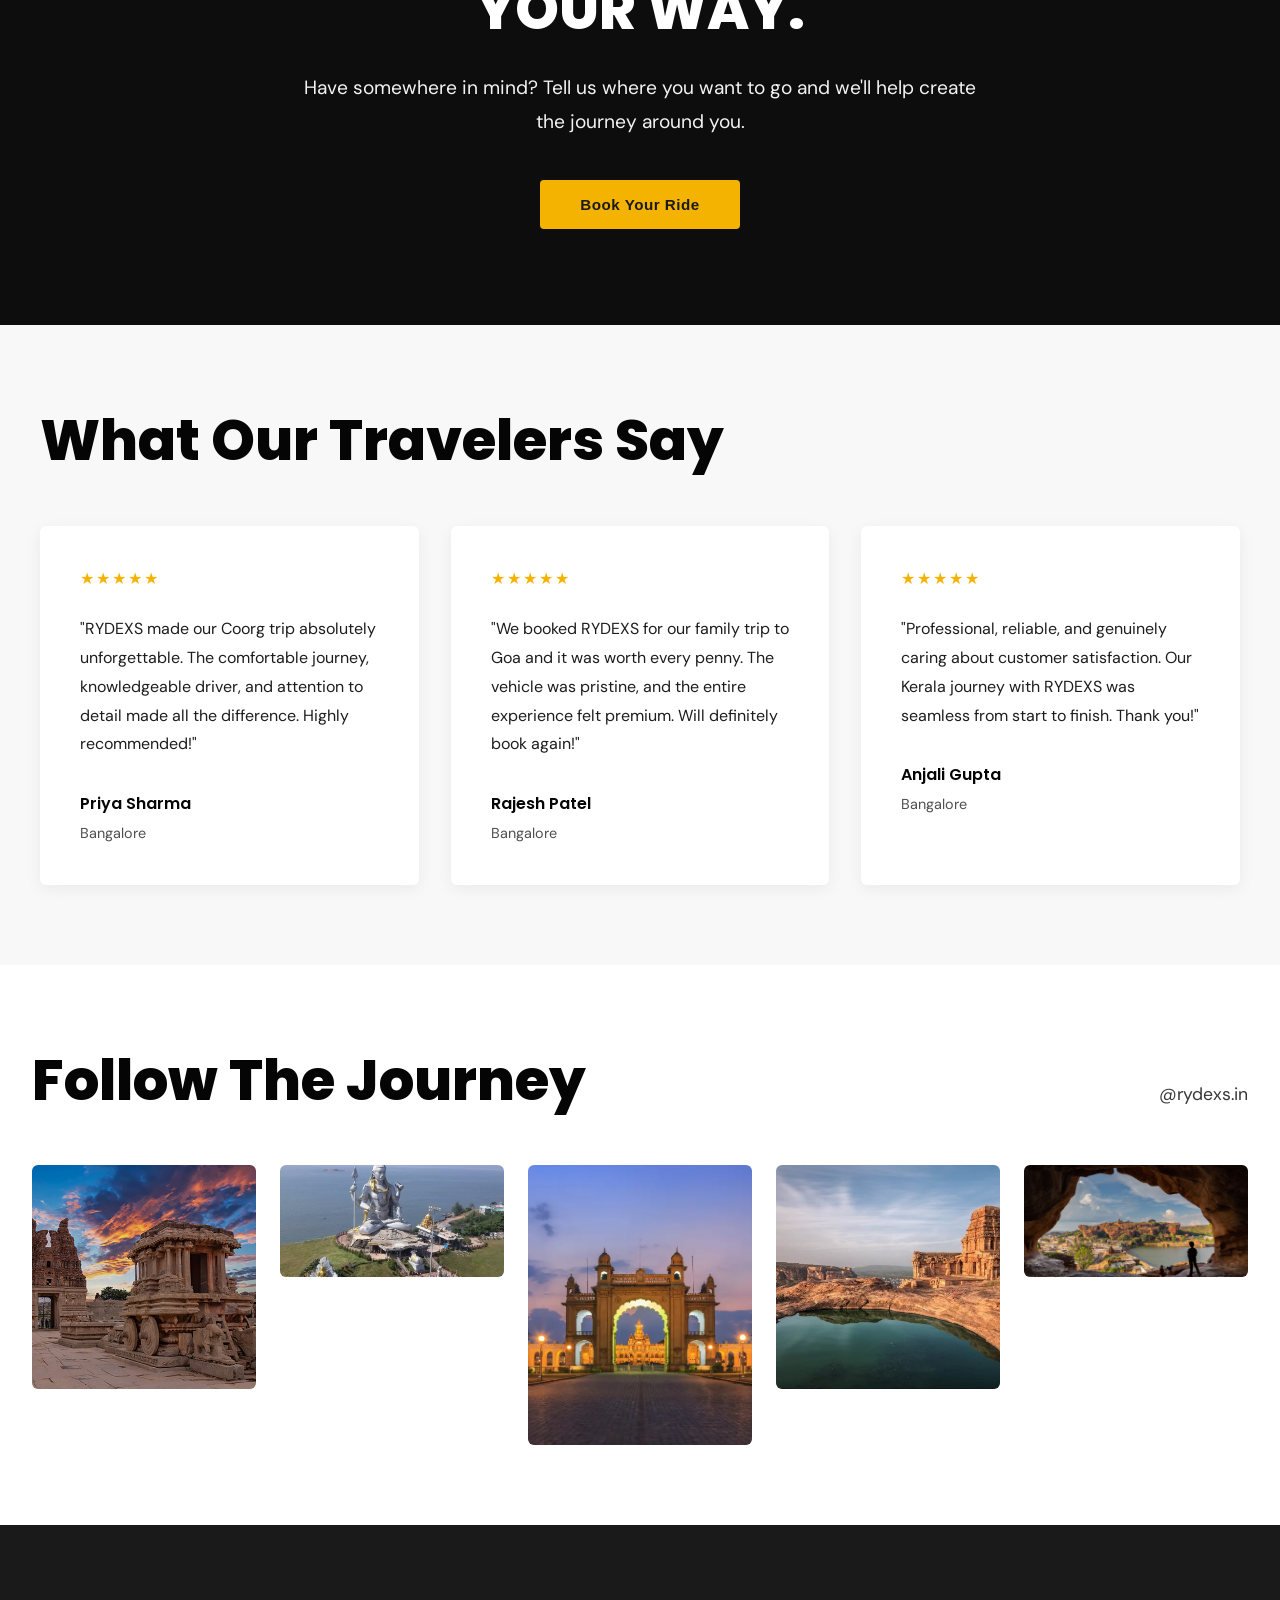
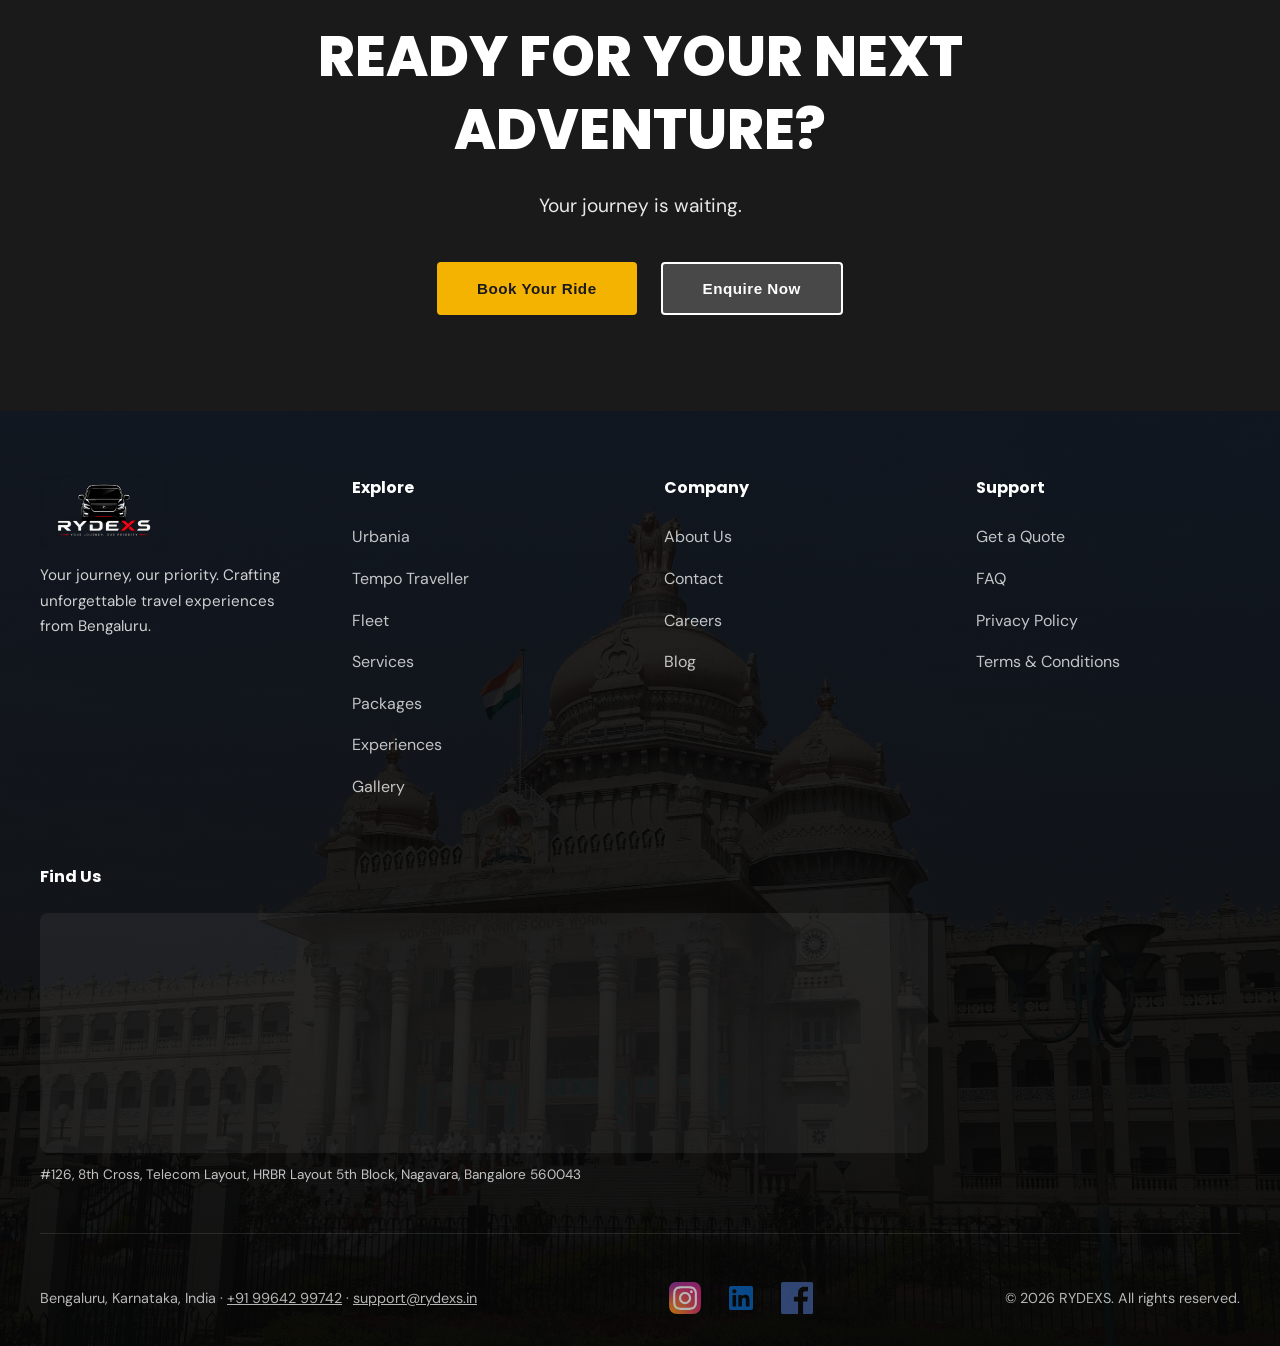
==== commit ef7daa08: "Update site with WhatsApp CTAs, Quick Book, gallery reorganization, and copy cleanup - Add WhatsApp " ====
--- a/frontend/index.html
+++ b/frontend/index.html
@@ -3,7 +3,7 @@
 <head>
   <meta charset="UTF-8">
   <meta name="viewport" content="width=device-width, initial-scale=1.0">
-  <title>RYDEXS — Your Journey, Our Priority</title>
+  <title>RYDEXS | Your Journey, Our Priority</title>
   <link href="https://fonts.googleapis.com/css2?family=DM+Sans:wght@400;500;600;700&family=Poppins:wght@600;700;800&display=swap" rel="stylesheet">
   <link rel="stylesheet" href="css/base.css">
   <link rel="stylesheet" href="css/home.css">
@@ -32,7 +32,7 @@
           <span class="hl hero-reveal" style="animation-delay: 0.4s;">STARTS HERE.</span>
         </h1>
         <p class="hero-reveal" style="animation-delay: 0.55s;">Discover unforgettable journeys from Bengaluru to destinations worth remembering.</p>
-        <p class="hero-tagline hero-reveal" style="animation-delay: 0.62s;">Bengaluru's&nbsp;#1 chauffeur service &mdash; home to the city's <span class="hl-accent">largest premium Urbania fleet</span>.</p>
+        <p class="hero-tagline hero-reveal" style="animation-delay: 0.62s;">Bengaluru's&nbsp;#1 chauffeur service, home to the city's <span class="hl-accent">largest premium Urbania fleet</span>.</p>
         <div class="hero-buttons hero-reveal" style="animation-delay: 0.7s;">
           <a href="fleet.html" class="btn btn-primary btn-nav-link">EXPLORE FLEET</a>
           <button class="btn btn-secondary">Book Your Ride</button>
@@ -47,7 +47,7 @@
     <div style="max-width: 1200px; margin: 0 auto;">
       <div class="section-label">ABOUT RYDEXS</div>
       <h2 class="section-heading">Your Journey, Our Priority.</h2>
-      <p class="section-subtitle">RYDEXS brings together premium travel comfort, dependable drivers, and flexible trip planning for journeys starting in Bengaluru — from quick city rides to multi-day outstation holidays.</p>
+      <p class="section-subtitle">RYDEXS brings together premium travel comfort, dependable drivers, and flexible trip planning for journeys starting in Bengaluru, from quick city rides to multi-day outstation holidays.</p>
       <a href="about.html" class="btn btn-primary">Read More</a>
     </div>
   </section>
@@ -61,11 +61,11 @@
 
       <div class="fleet-grid">
         <div class="fleet-card">
-          <div class="fleet-card-img" style="background-image: url('images/rydexs-urbania.jpg'); background-color: #fff;" role="img" aria-label="RYDEXS Force Urbania"></div>
+          <div class="fleet-card-img" style="background-image: url('images/rydexs-urbania-hero.jpg'); background-color: #fff;" role="img" aria-label="RYDEXS Force Urbania"></div>
           <div class="fleet-content">
             <span class="fleet-tag">Van</span>
             <div class="fleet-name">Urbania</div>
-            <p class="fleet-desc">Spacious, European-styled luxury van with a smooth ride and premium captain seating — ideal for group holidays and corporate travel.</p>
+            <p class="fleet-desc">Spacious, European-styled luxury van with a smooth ride and premium captain seating, ideal for group holidays and corporate travel.</p>
             <div class="fleet-specs">
               <span>13 Seats</span>
               <span>6 Bags</span>
--- a/frontend/css/base.css
+++ b/frontend/css/base.css
@@ -528,6 +528,20 @@
   padding-right: 1.4rem;
 }
 
+.fab-book {
+  background: #2D6CDF;
+  color: #ffffff;
+  height: 44px;
+  padding: 0 1.15rem;
+}
+
+.fab-book .fab-label {
+  max-width: none;
+  opacity: 1;
+  padding-right: 0;
+  font-size: 0.85rem;
+}
+
 .fab-assistant {
   background: #F5B301;
   color: #1a1a1a;
--- a/frontend/css/home.css
+++ b/frontend/css/home.css
@@ -87,8 +87,9 @@
 html[data-theme="dark"] .fleet-specs span,
 html[data-theme="dark"] .veh-name,
 html[data-theme="dark"] .rate-table,
-html[data-theme="dark"] .rate-table td,
-html[data-theme="dark"] .journey-link { color: #F0F2F5; }
+html[data-theme="dark"] .rate-table td { color: #F0F2F5; }
+
+html[data-theme="dark"] .journey-link { color: #ffffff; }
 
 /* Small eyebrow labels/tabs keep the brand yellow so they stay visible */
 html[data-theme="dark"] .section-label { color: var(--yellow, #F5B301); }
@@ -1164,14 +1165,18 @@
   display: inline-flex;
   align-items: center;
   gap: 0.5rem;
-  color: #050505;
+  color: #ffffff;
+  background: #25D366;
+  padding: 0.7rem 1.3rem;
+  border-radius: 999px;
   text-decoration: none;
   font-weight: 600;
   transition: all 0.3s ease;
 }
 
 .journey-link:hover {
-  color: #F5B301;
+  background: #1eb959;
+  color: #ffffff;
   gap: 1rem;
 }
 
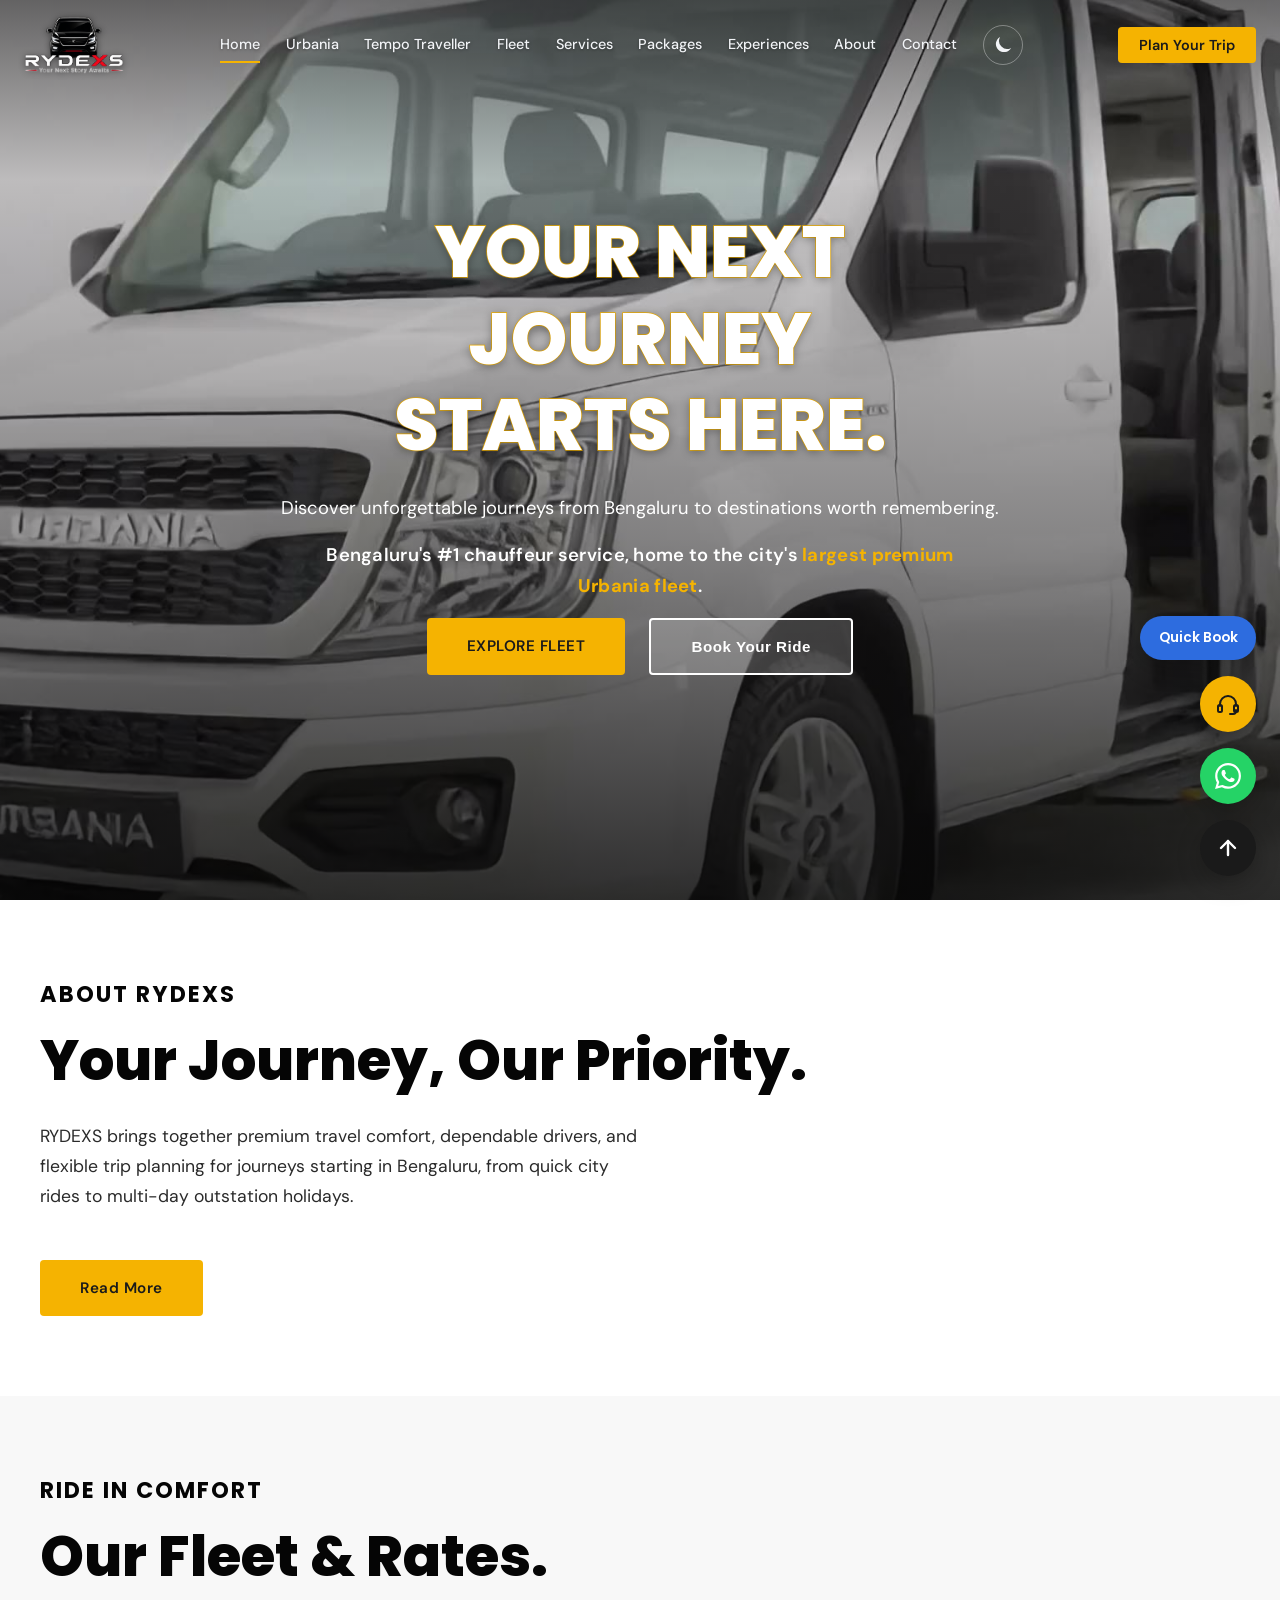
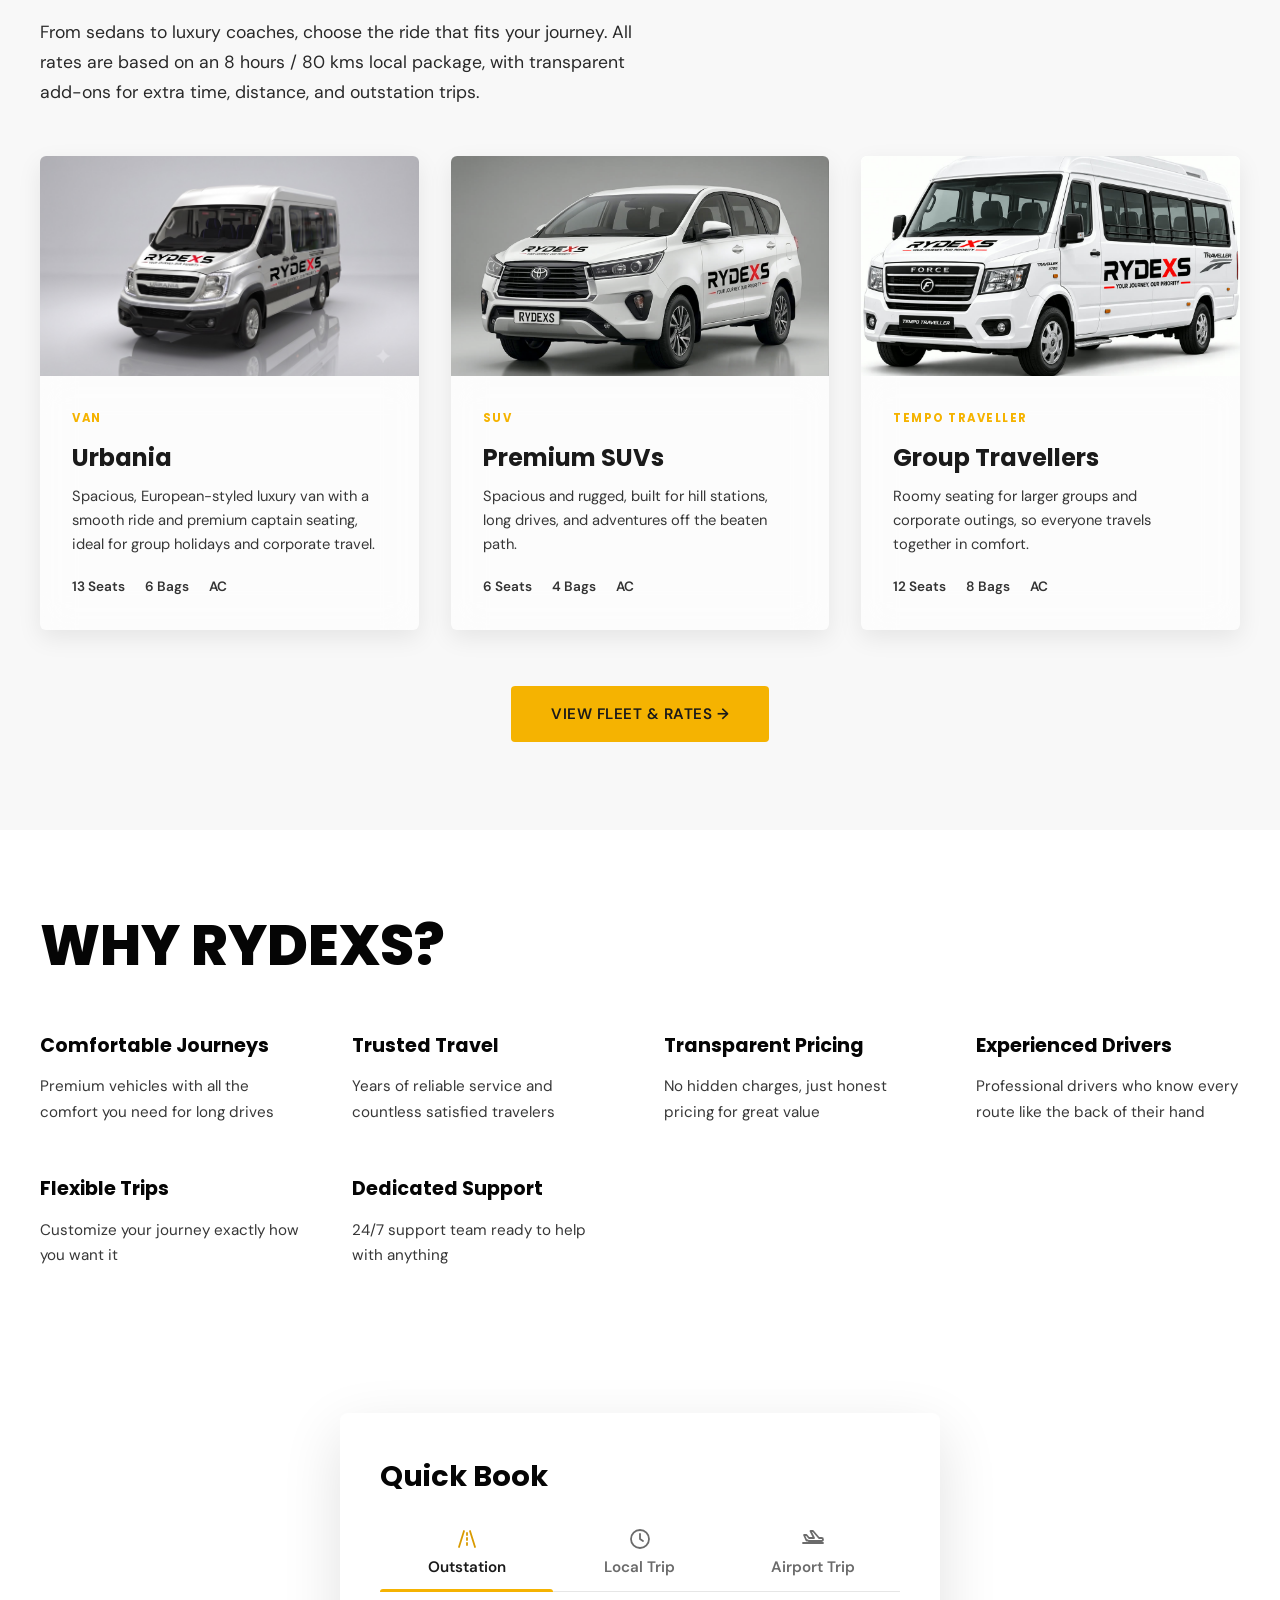
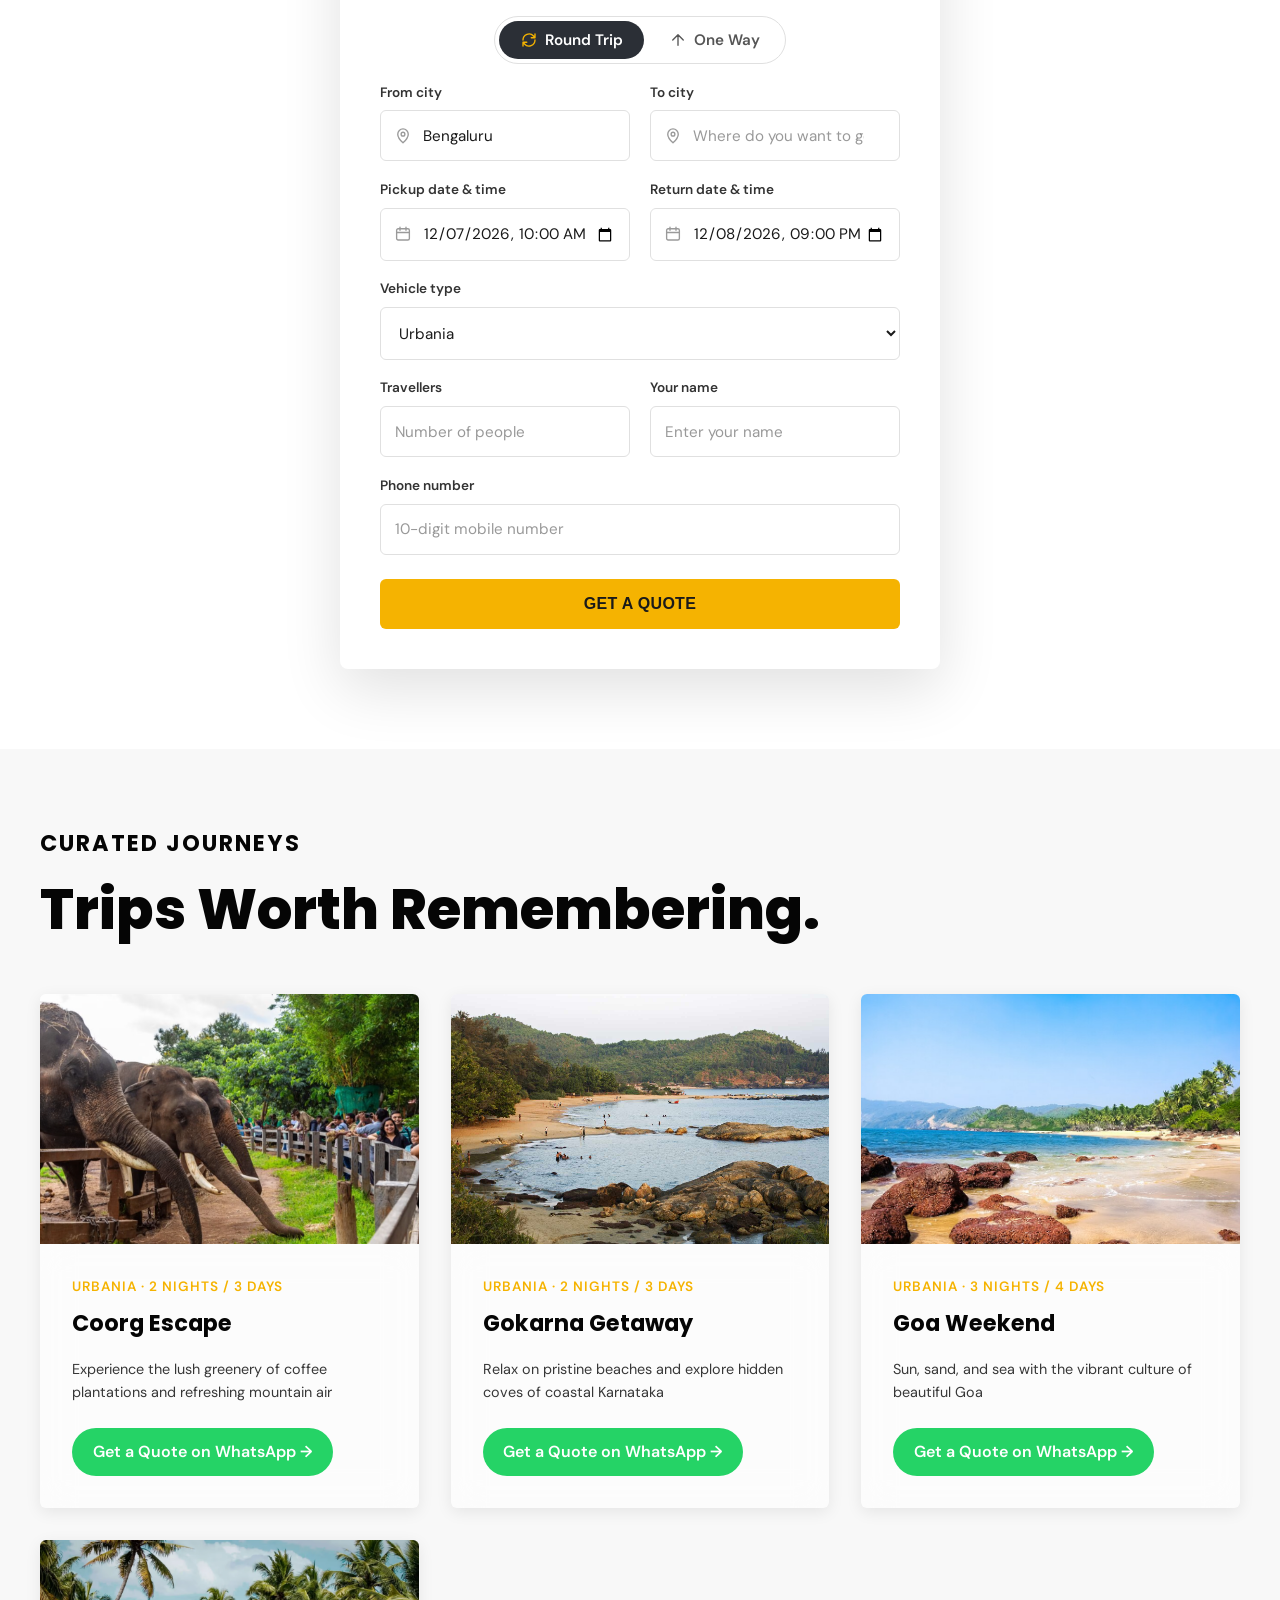
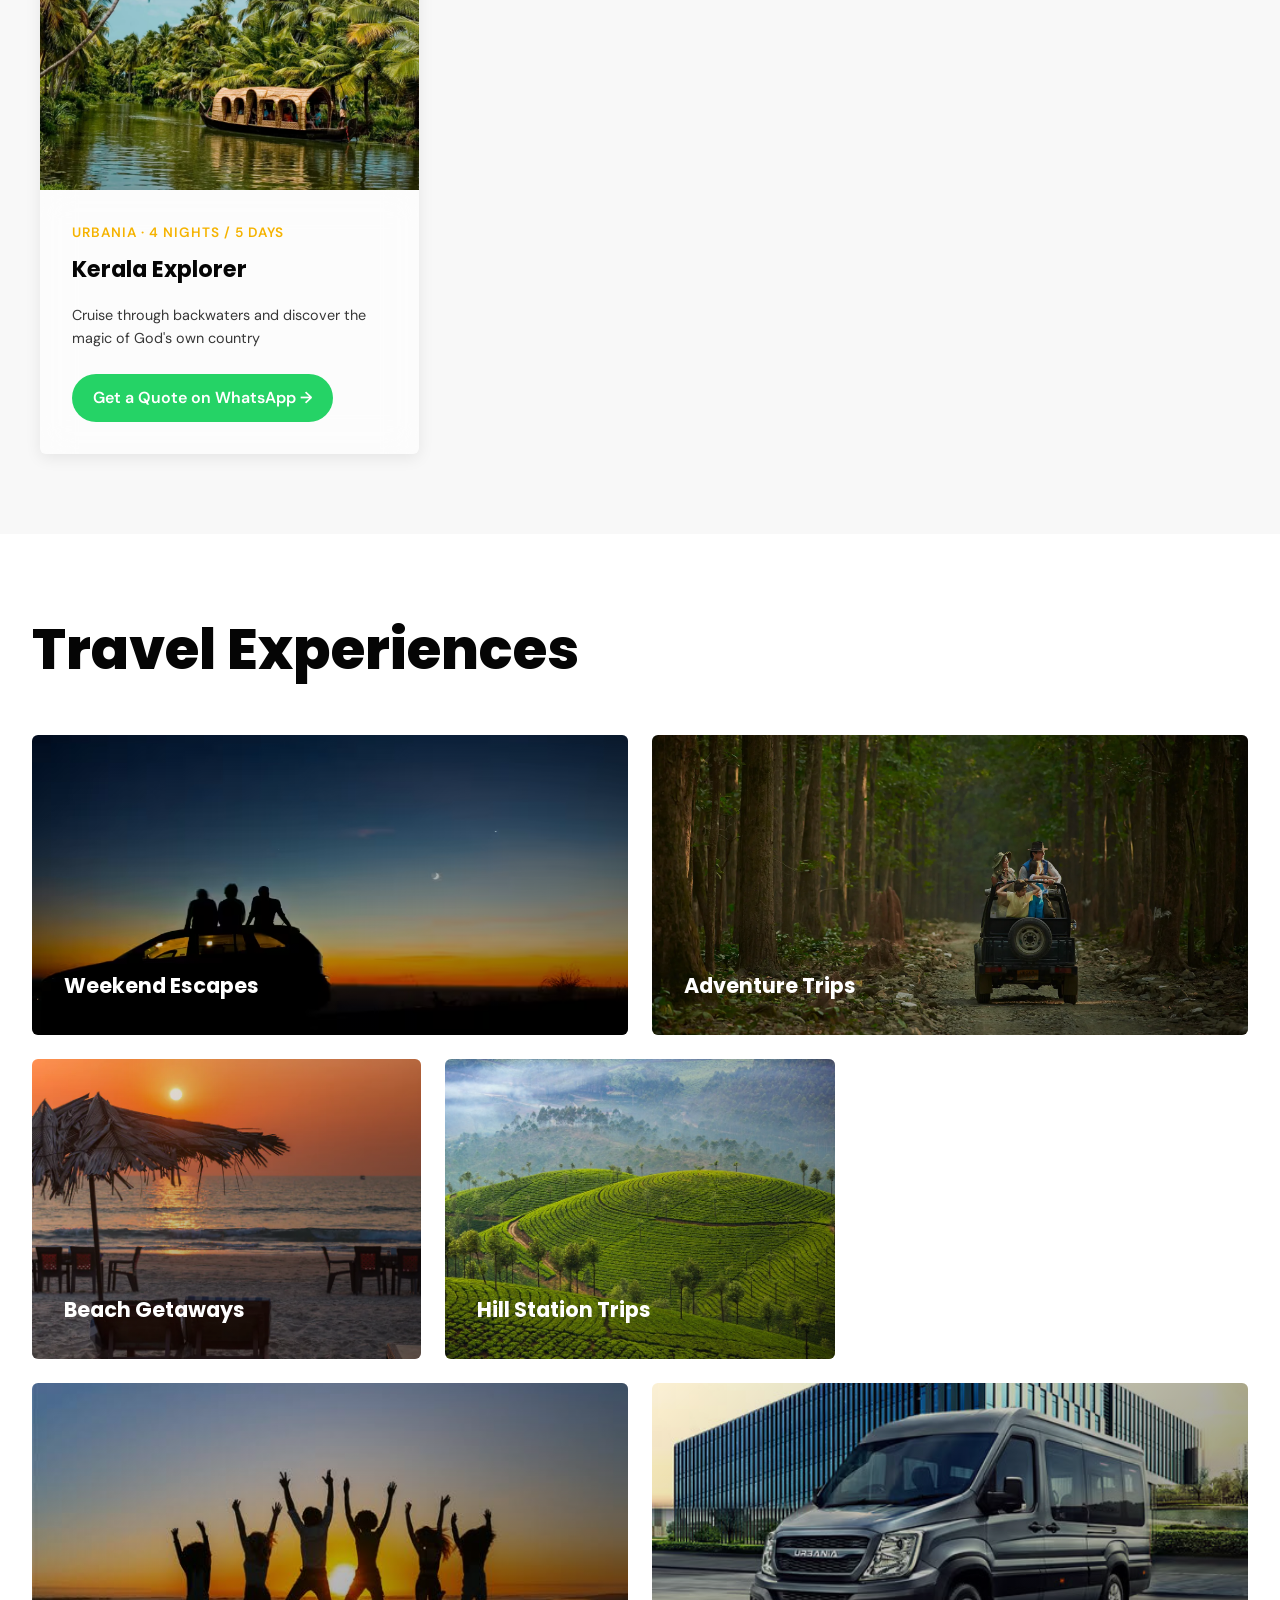
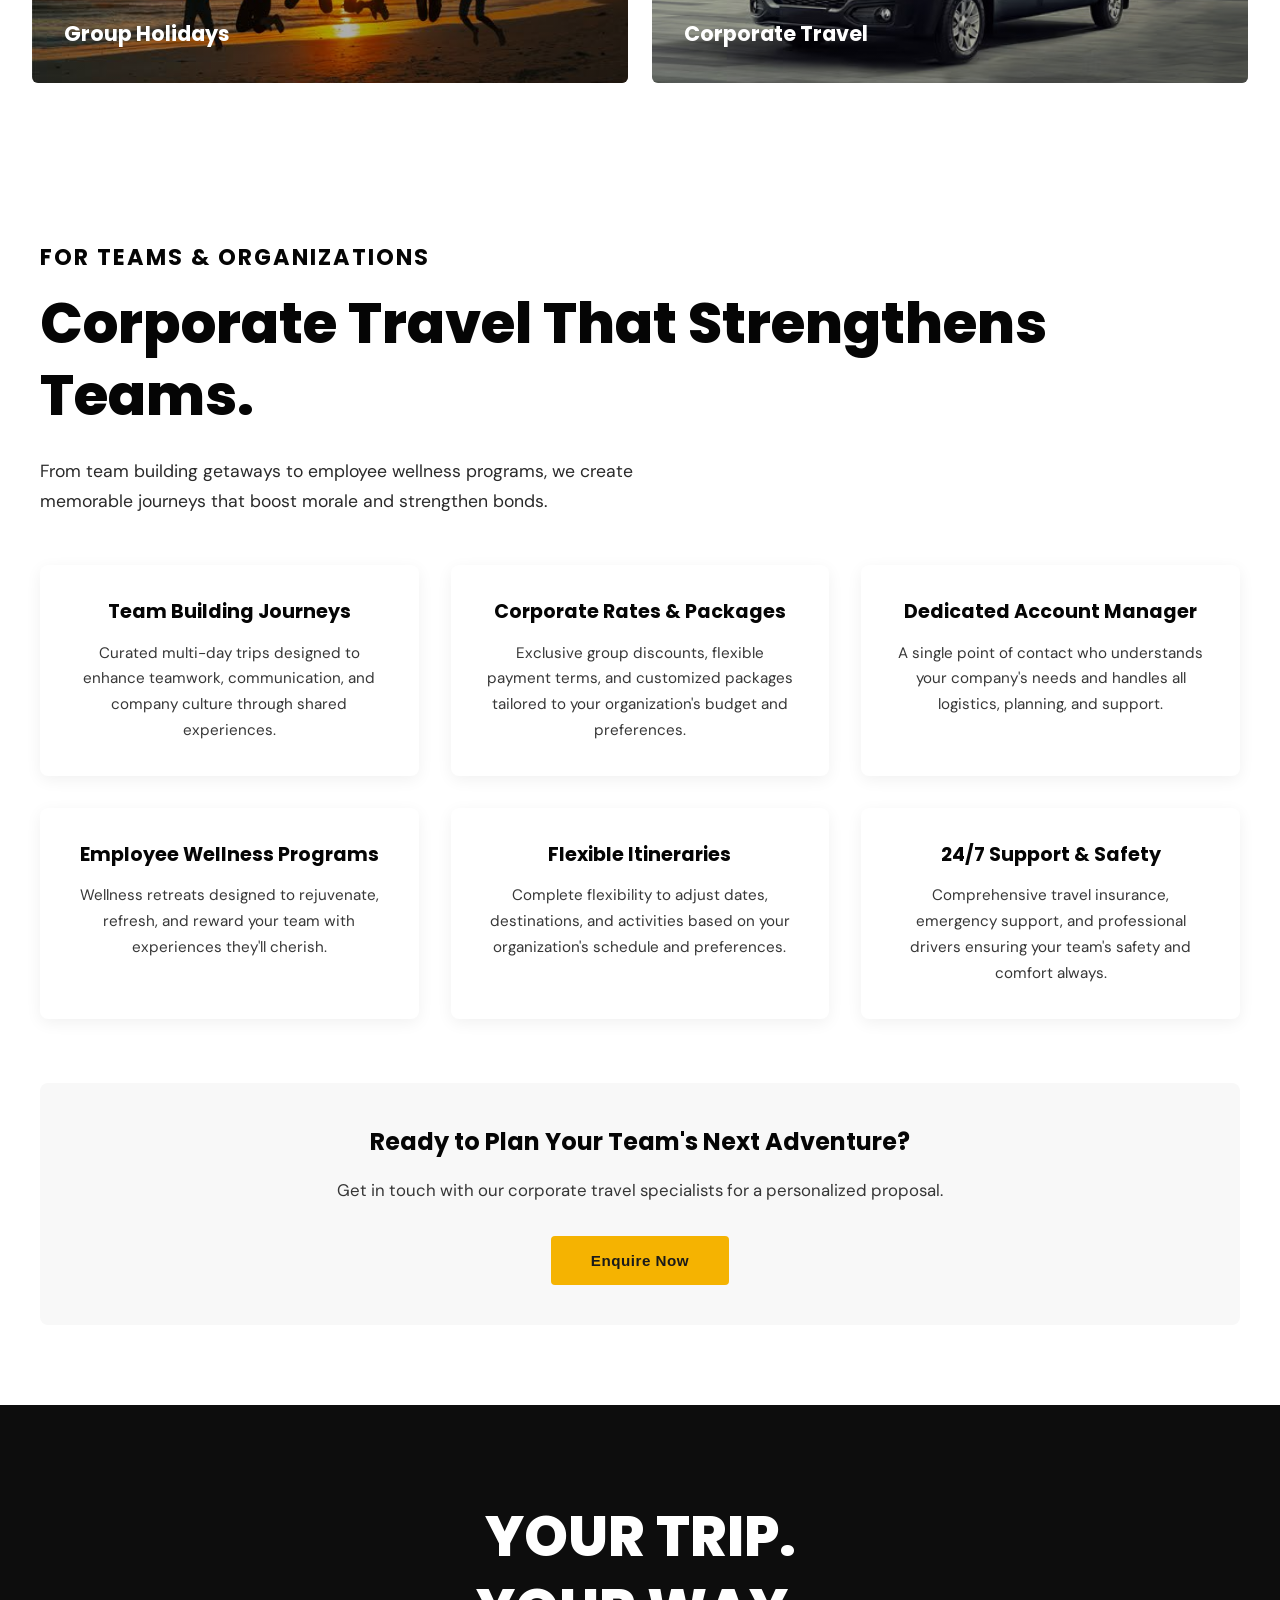
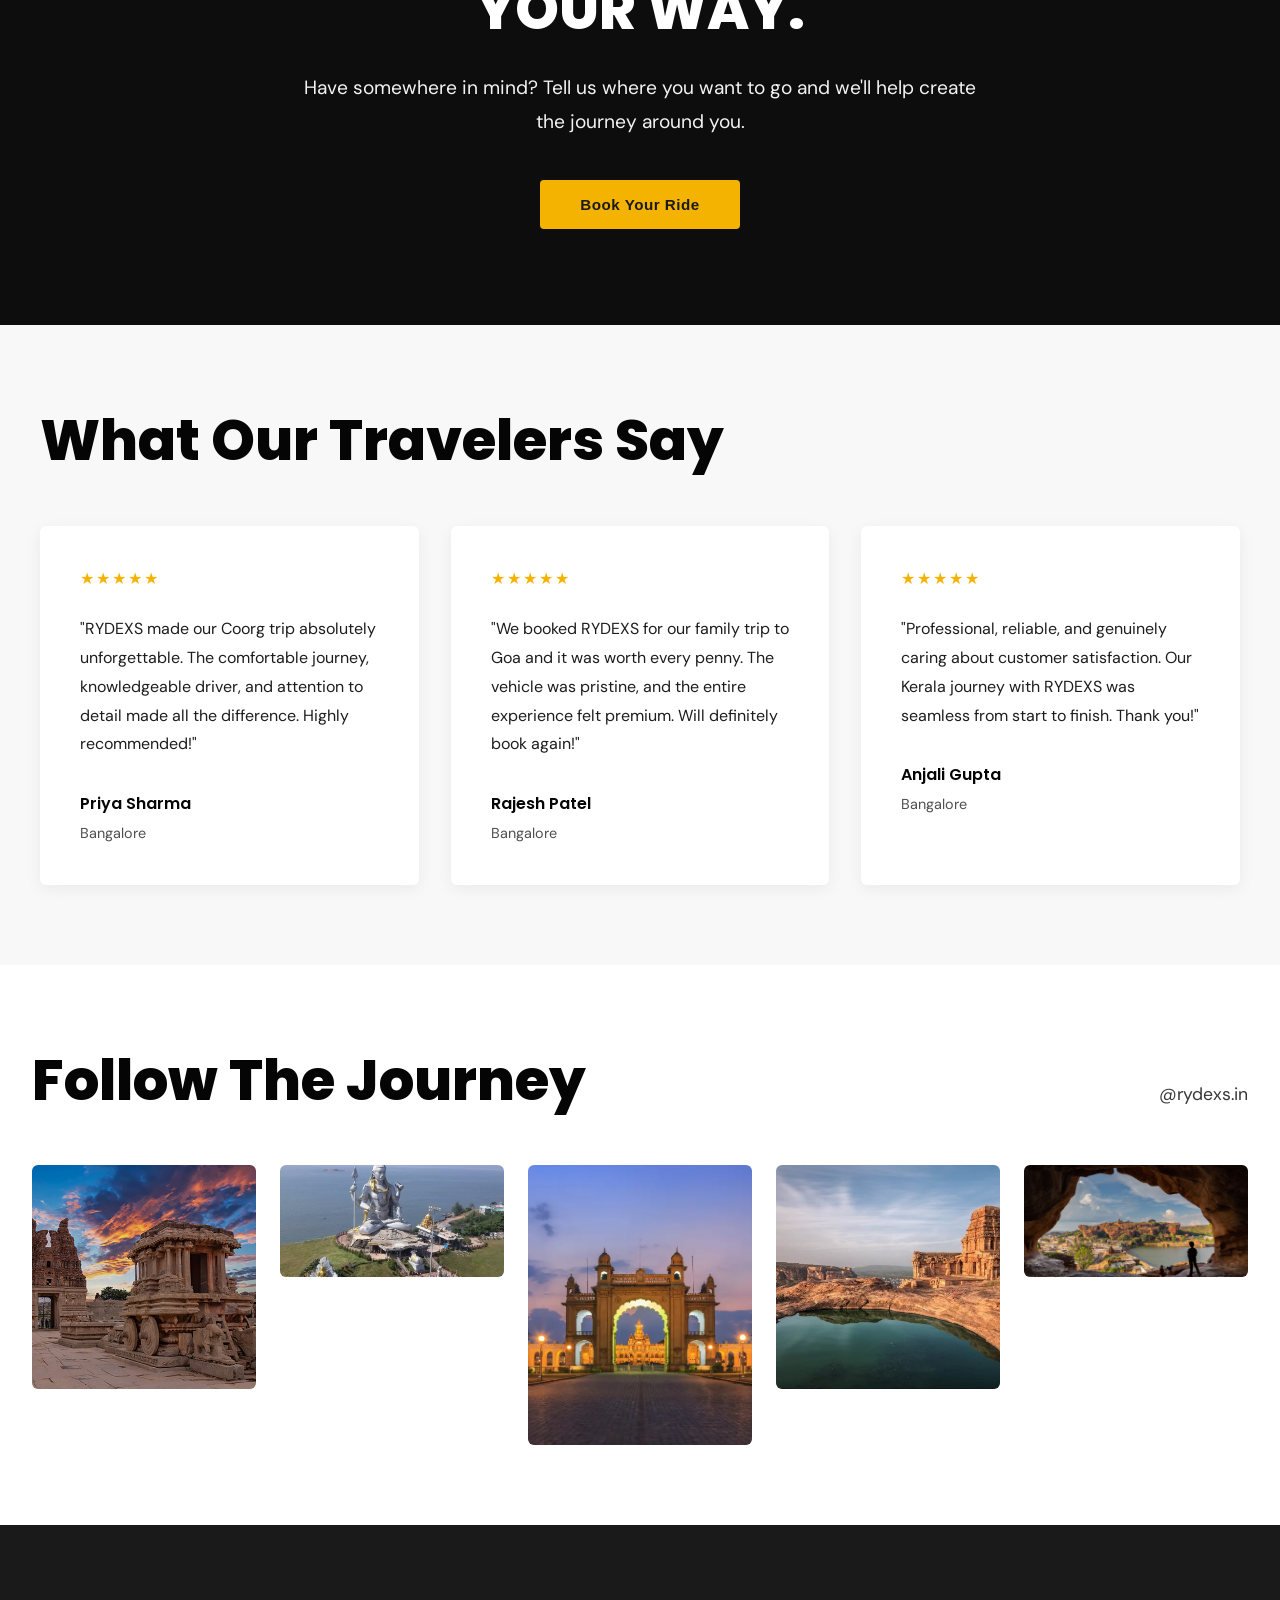
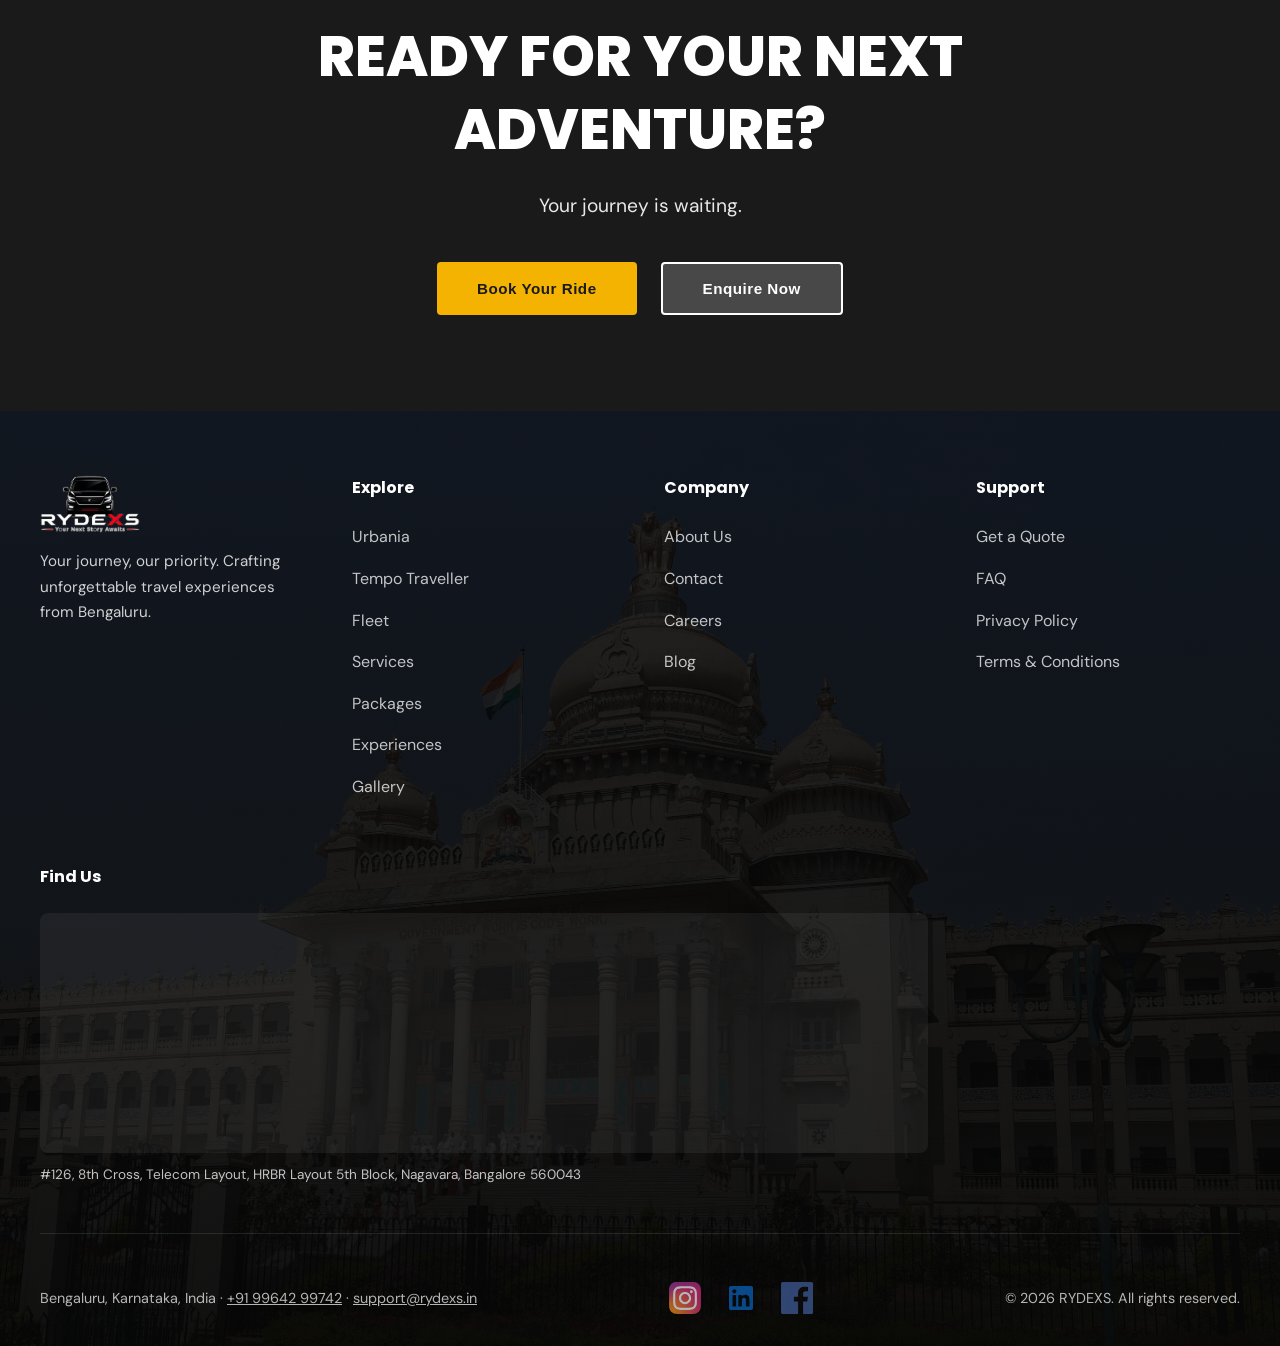
==== commit 9cda9660: "Add Google tag (gtag.js) to all pages Inserts the Google Analytics gtag snippet (G-KVVBDQ8B1Z) immed" ====
--- a/frontend/index.html
+++ b/frontend/index.html
@@ -1,6 +1,16 @@
 <!DOCTYPE html>
 <html lang="en">
 <head>
+<!-- Google tag (gtag.js) -->
+<script async src="https://www.googletagmanager.com/gtag/js?id=G-KVVBDQ8B1Z"></script>
+<script>
+  window.dataLayer = window.dataLayer || [];
+  function gtag(){dataLayer.push(arguments);}
+  gtag('js', new Date());
+
+  gtag('config', 'G-KVVBDQ8B1Z');
+</script>
+
   <meta charset="UTF-8">
   <meta name="viewport" content="width=device-width, initial-scale=1.0">
   <title>RYDEXS | Your Journey, Our Priority</title>
--- a/frontend/css/base.css
+++ b/frontend/css/base.css
@@ -130,7 +130,7 @@
 }
 
 .logo {
-  height: 72px;
+  height: 58px;
   width: auto;
   display: flex;
   align-items: center;
@@ -292,7 +292,7 @@
 }
 
 .footer-logo {
-  height: 72px;
+  height: 58px;
   width: auto;
   display: block;
   margin: 0 0 1rem 0;
@@ -442,7 +442,7 @@
     display: none;
   }
   .logo {
-    height: 72px;
+    height: 58px;
   }
   .nav-menu-cta {
     display: block;
@@ -462,6 +462,11 @@
   .footer-social {
     order: -1;
   }
+  /* Keep the footer logo's left edge lined up with the nav logo above it */
+  footer {
+    padding-left: 1rem;
+    padding-right: 1rem;
+  }
 }
 
 @media (max-width: 480px) {
@@ -469,7 +474,11 @@
     padding: 0.8rem;
   }
   .logo {
-    height: 72px;
+    height: 58px;
+  }
+  footer {
+    padding-left: 0.8rem;
+    padding-right: 0.8rem;
   }
 }
 
